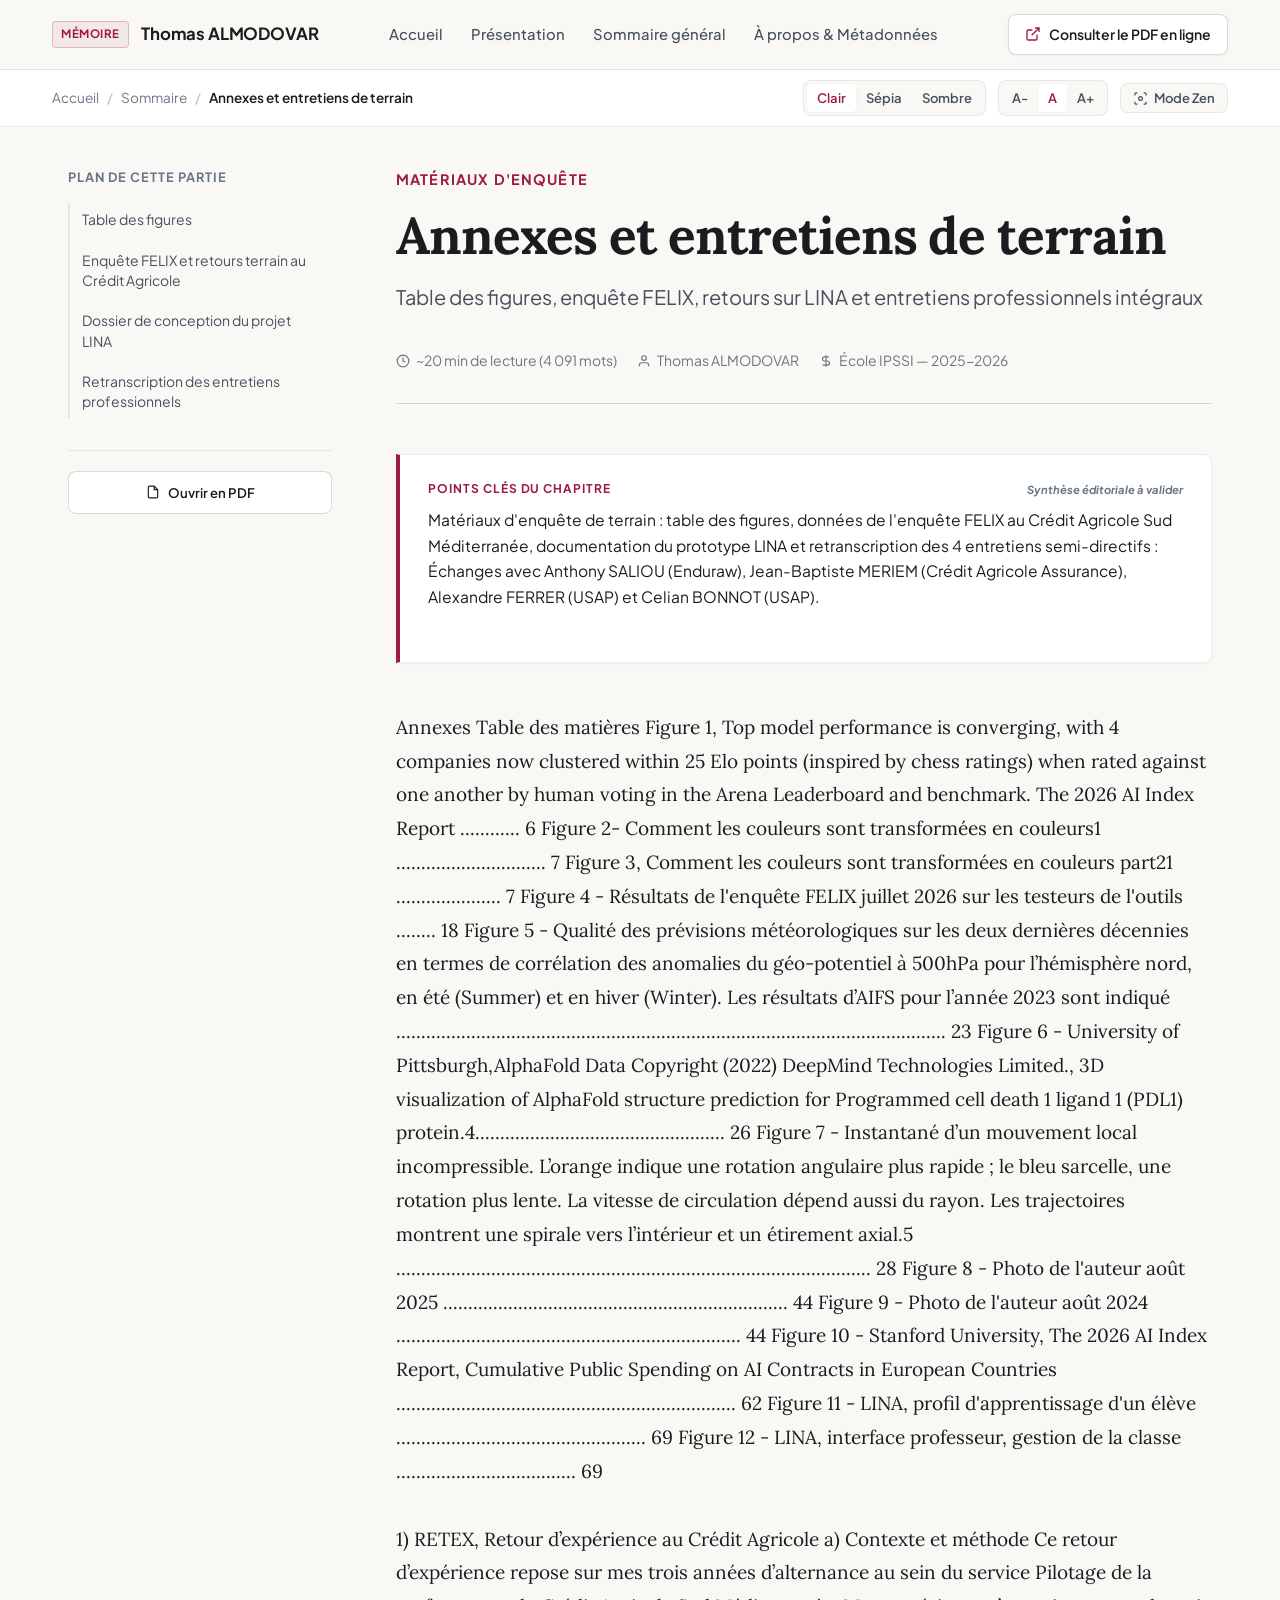
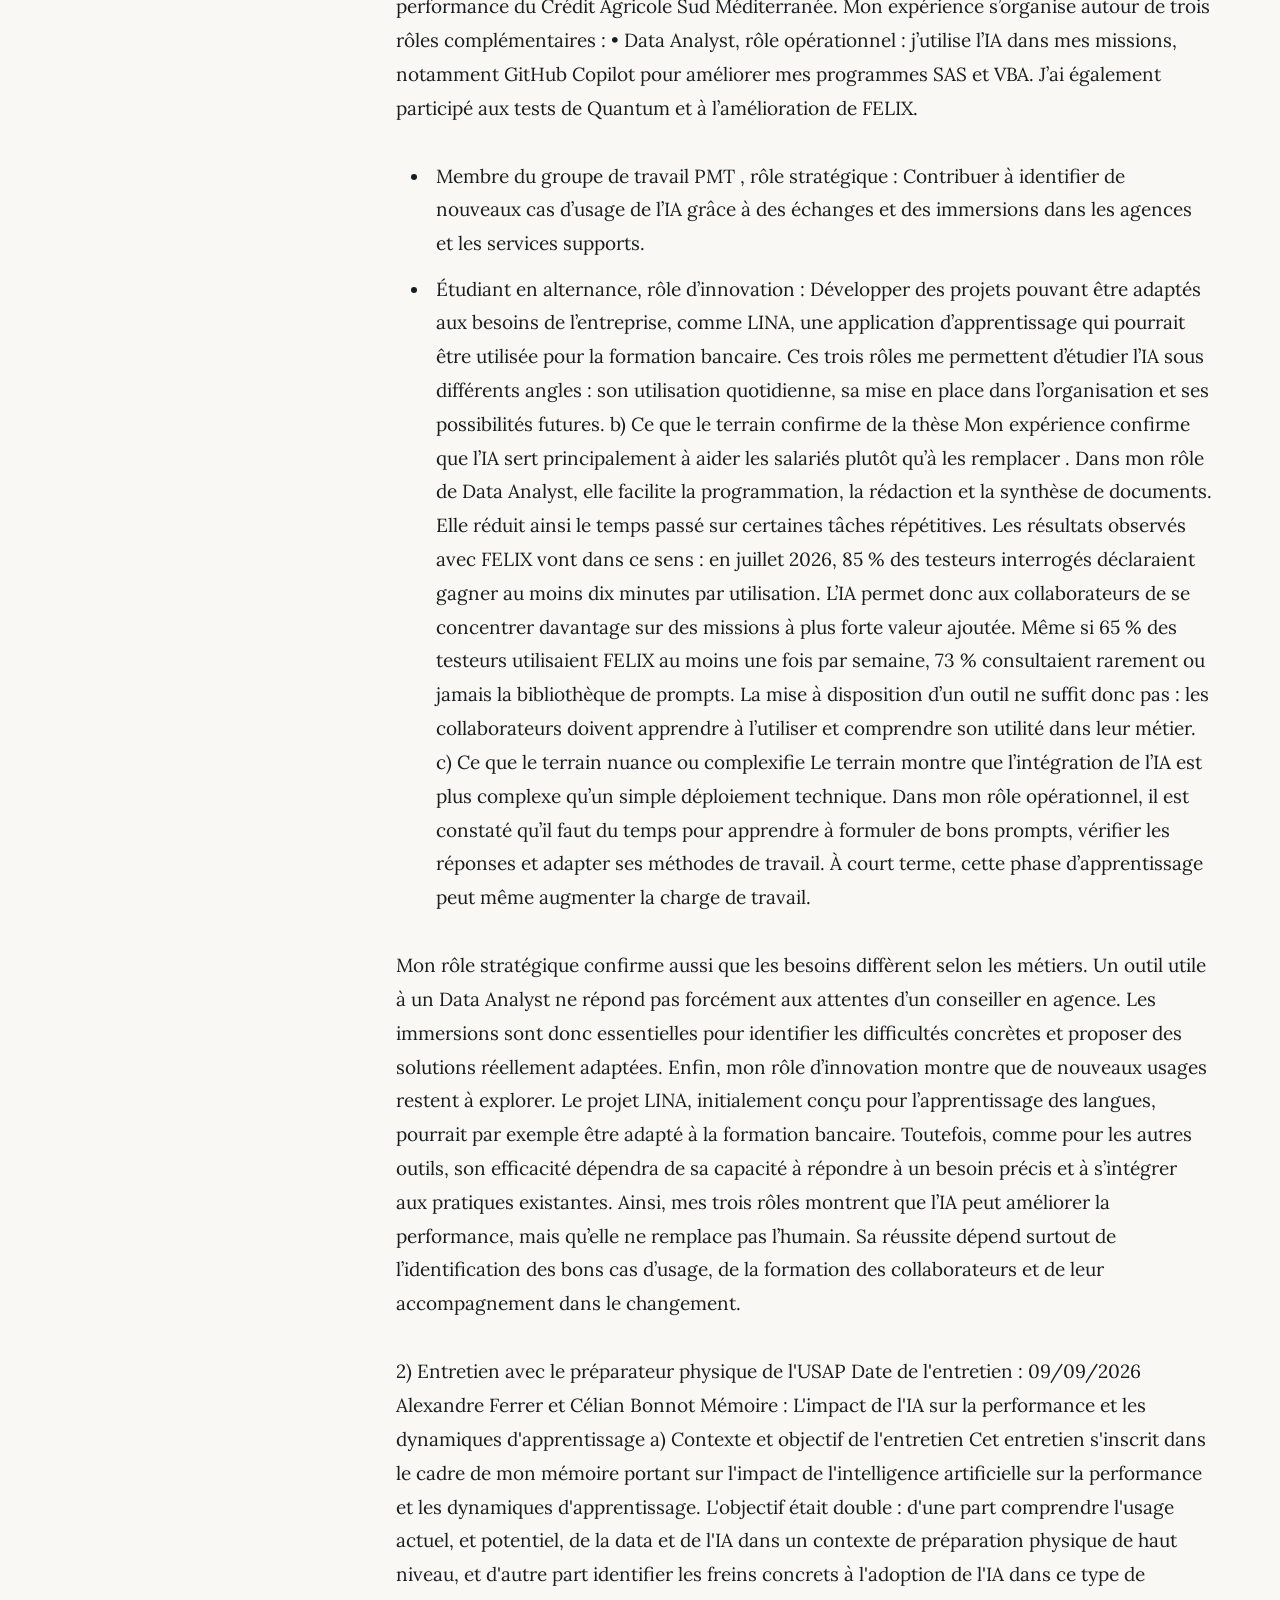
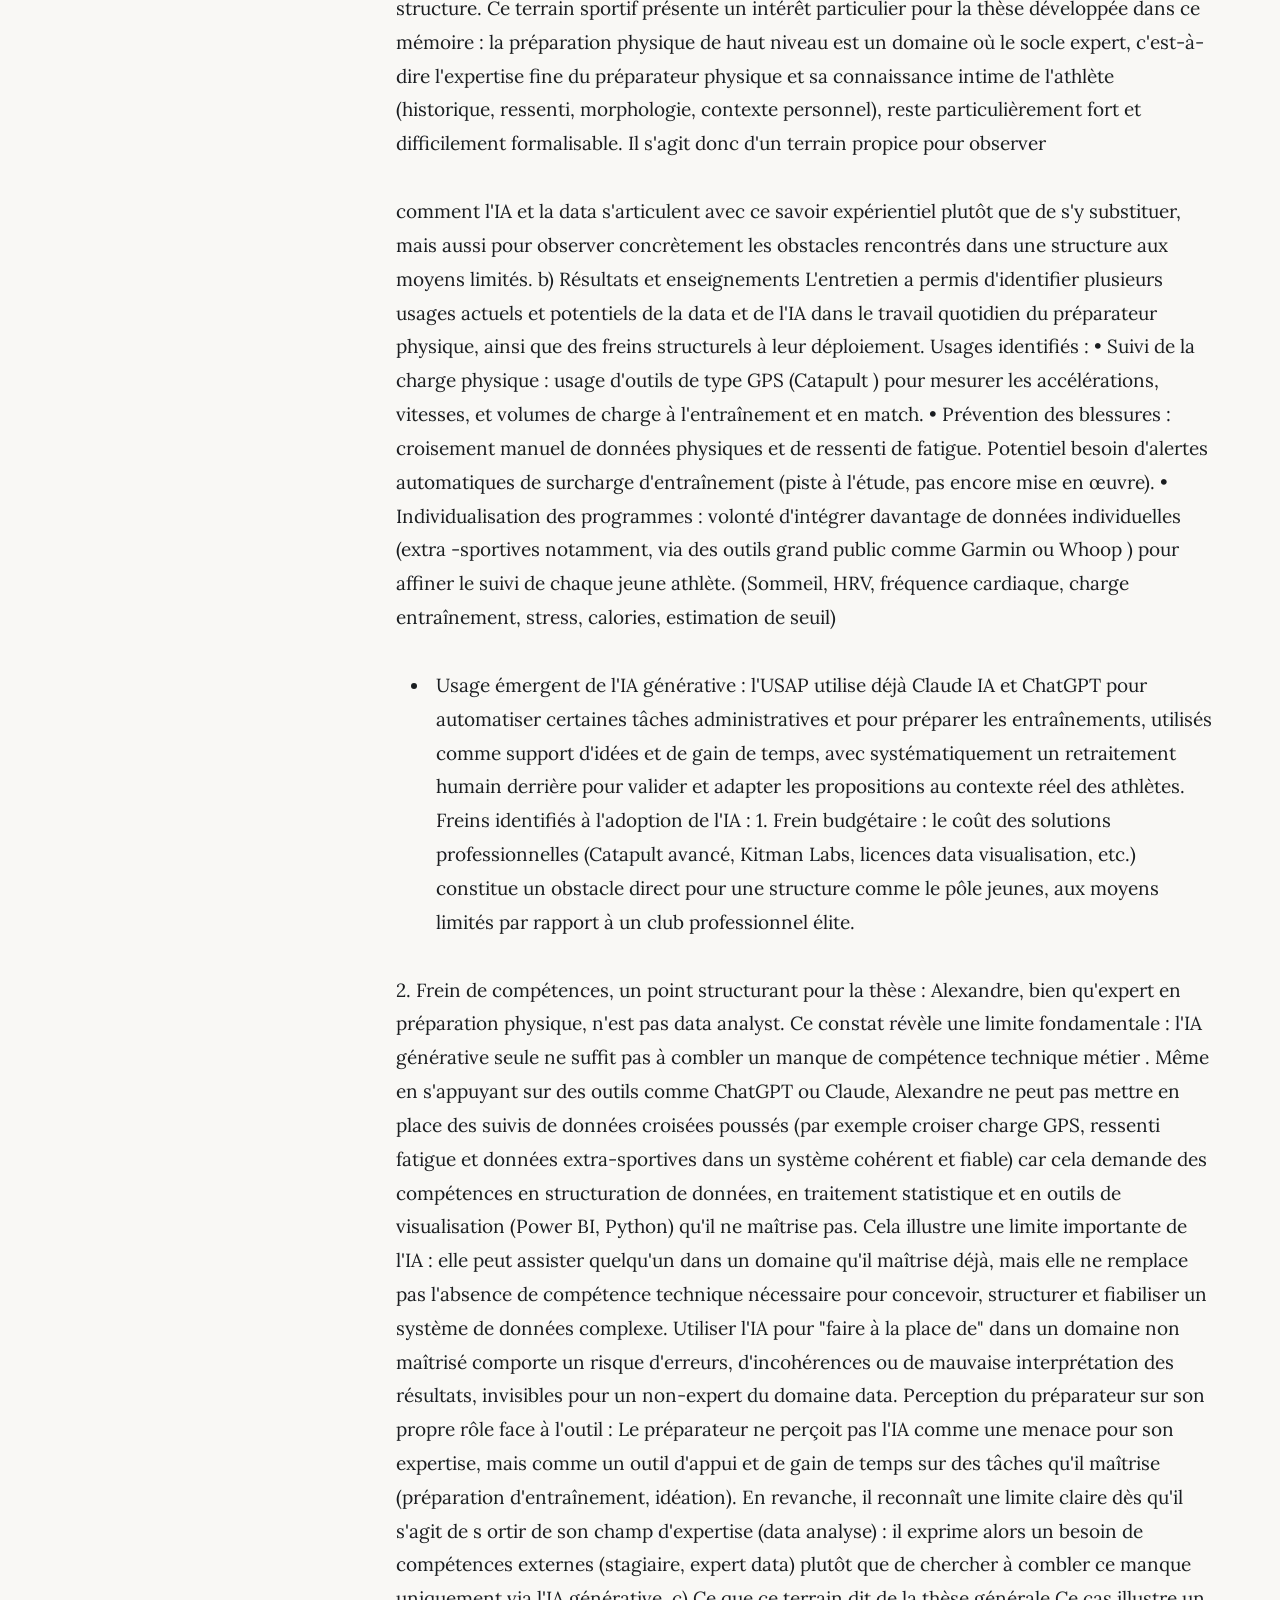
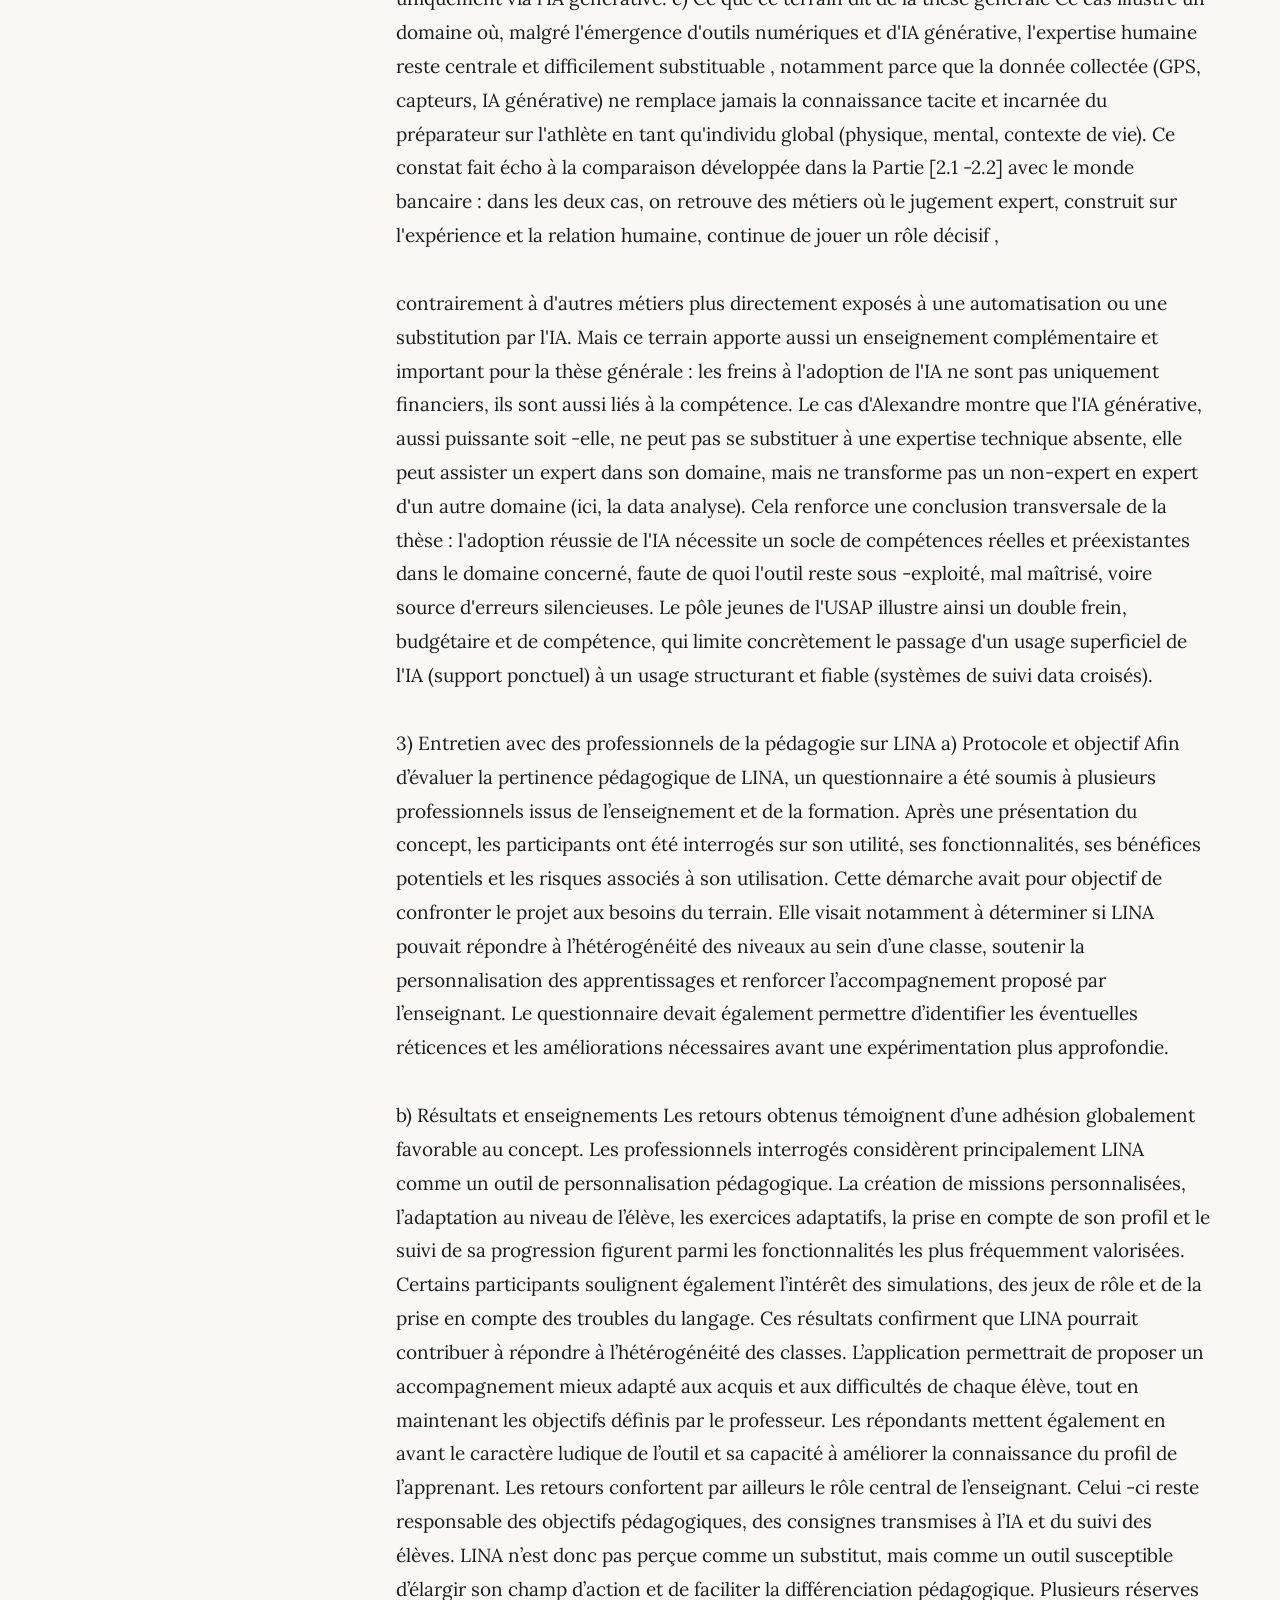
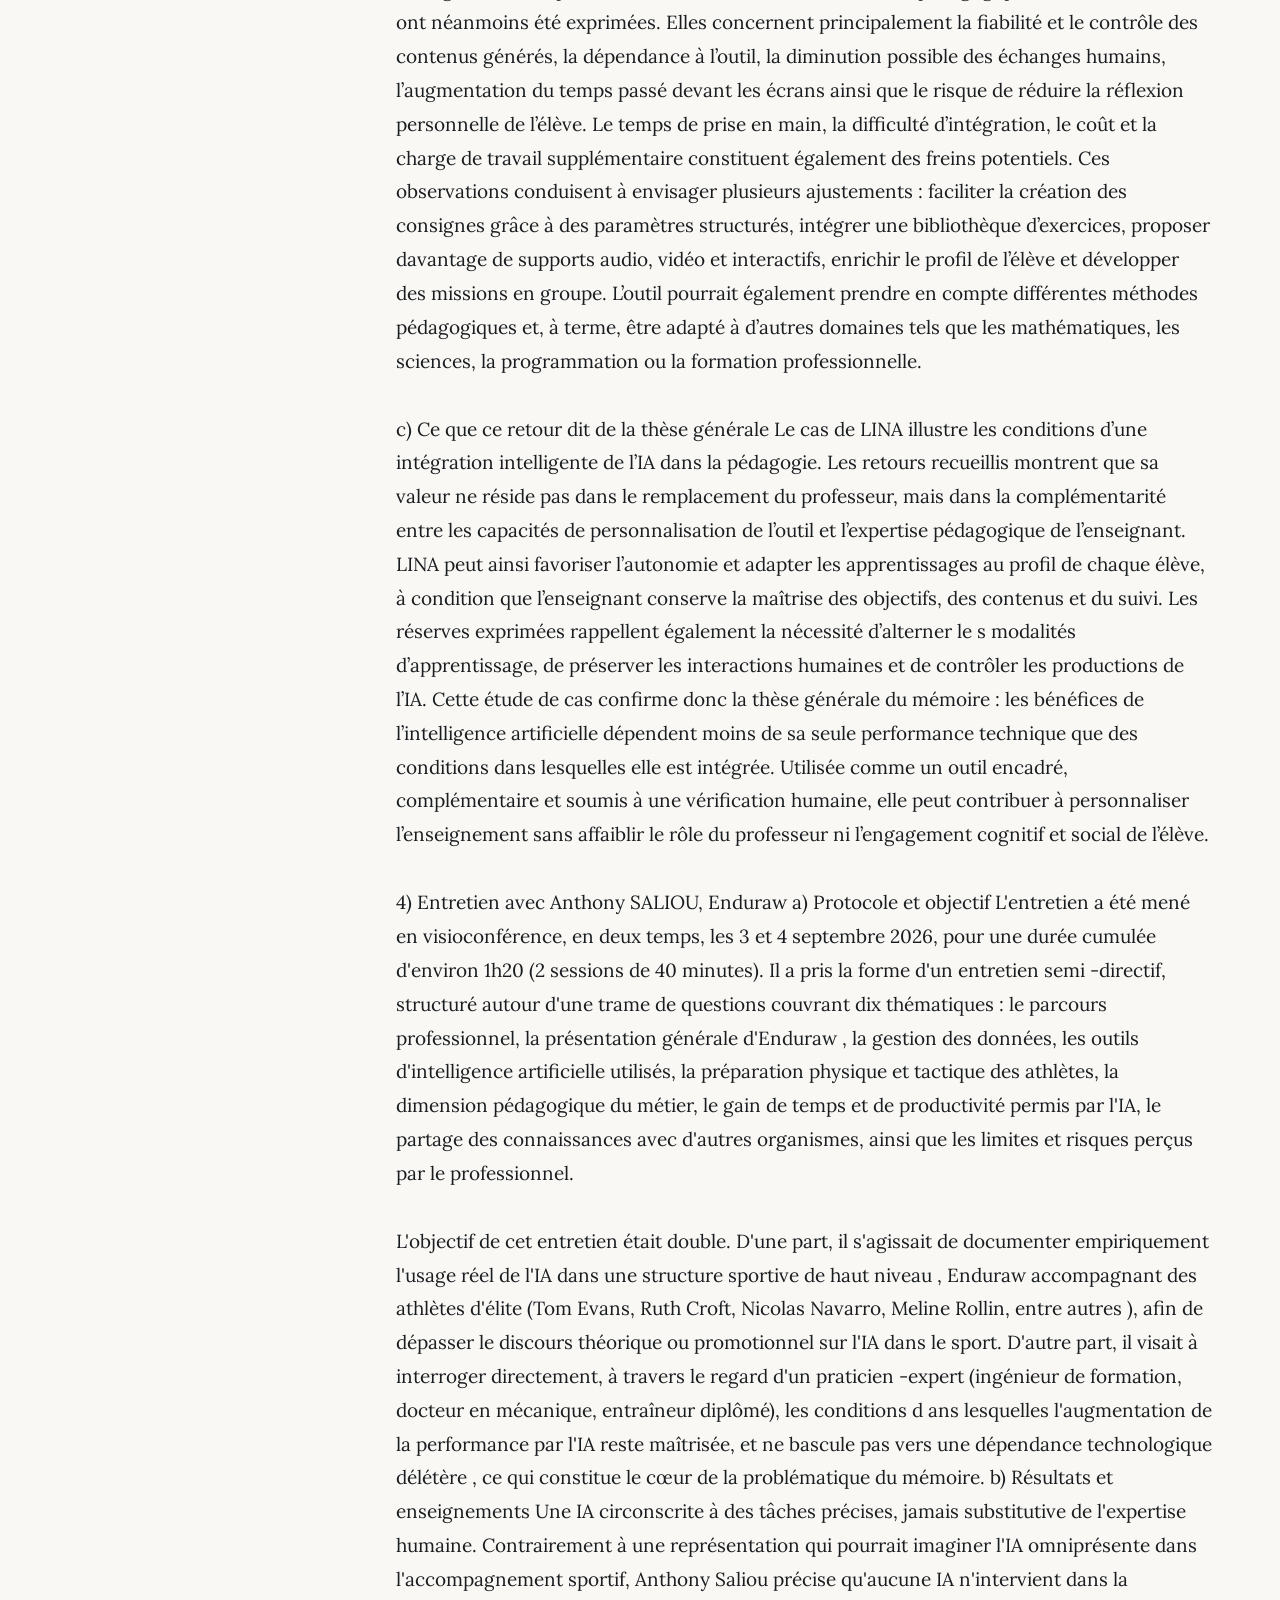
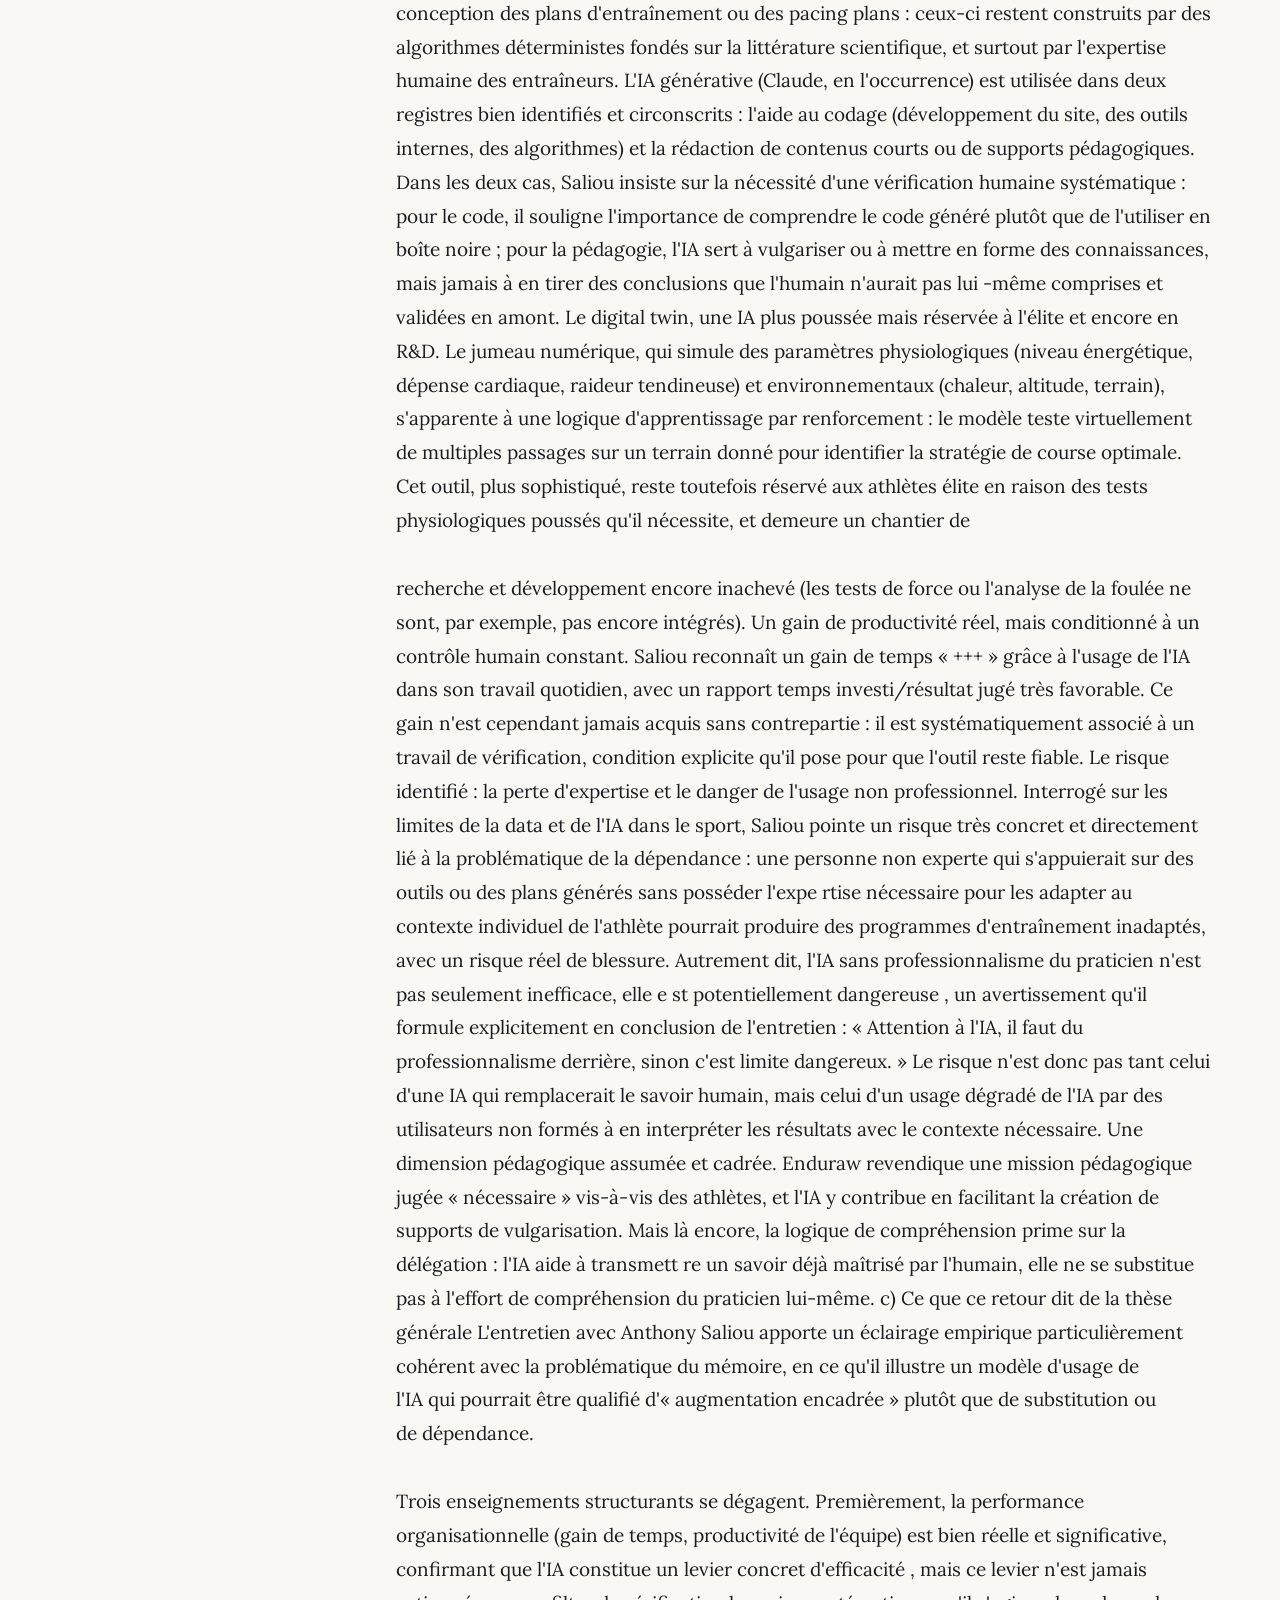
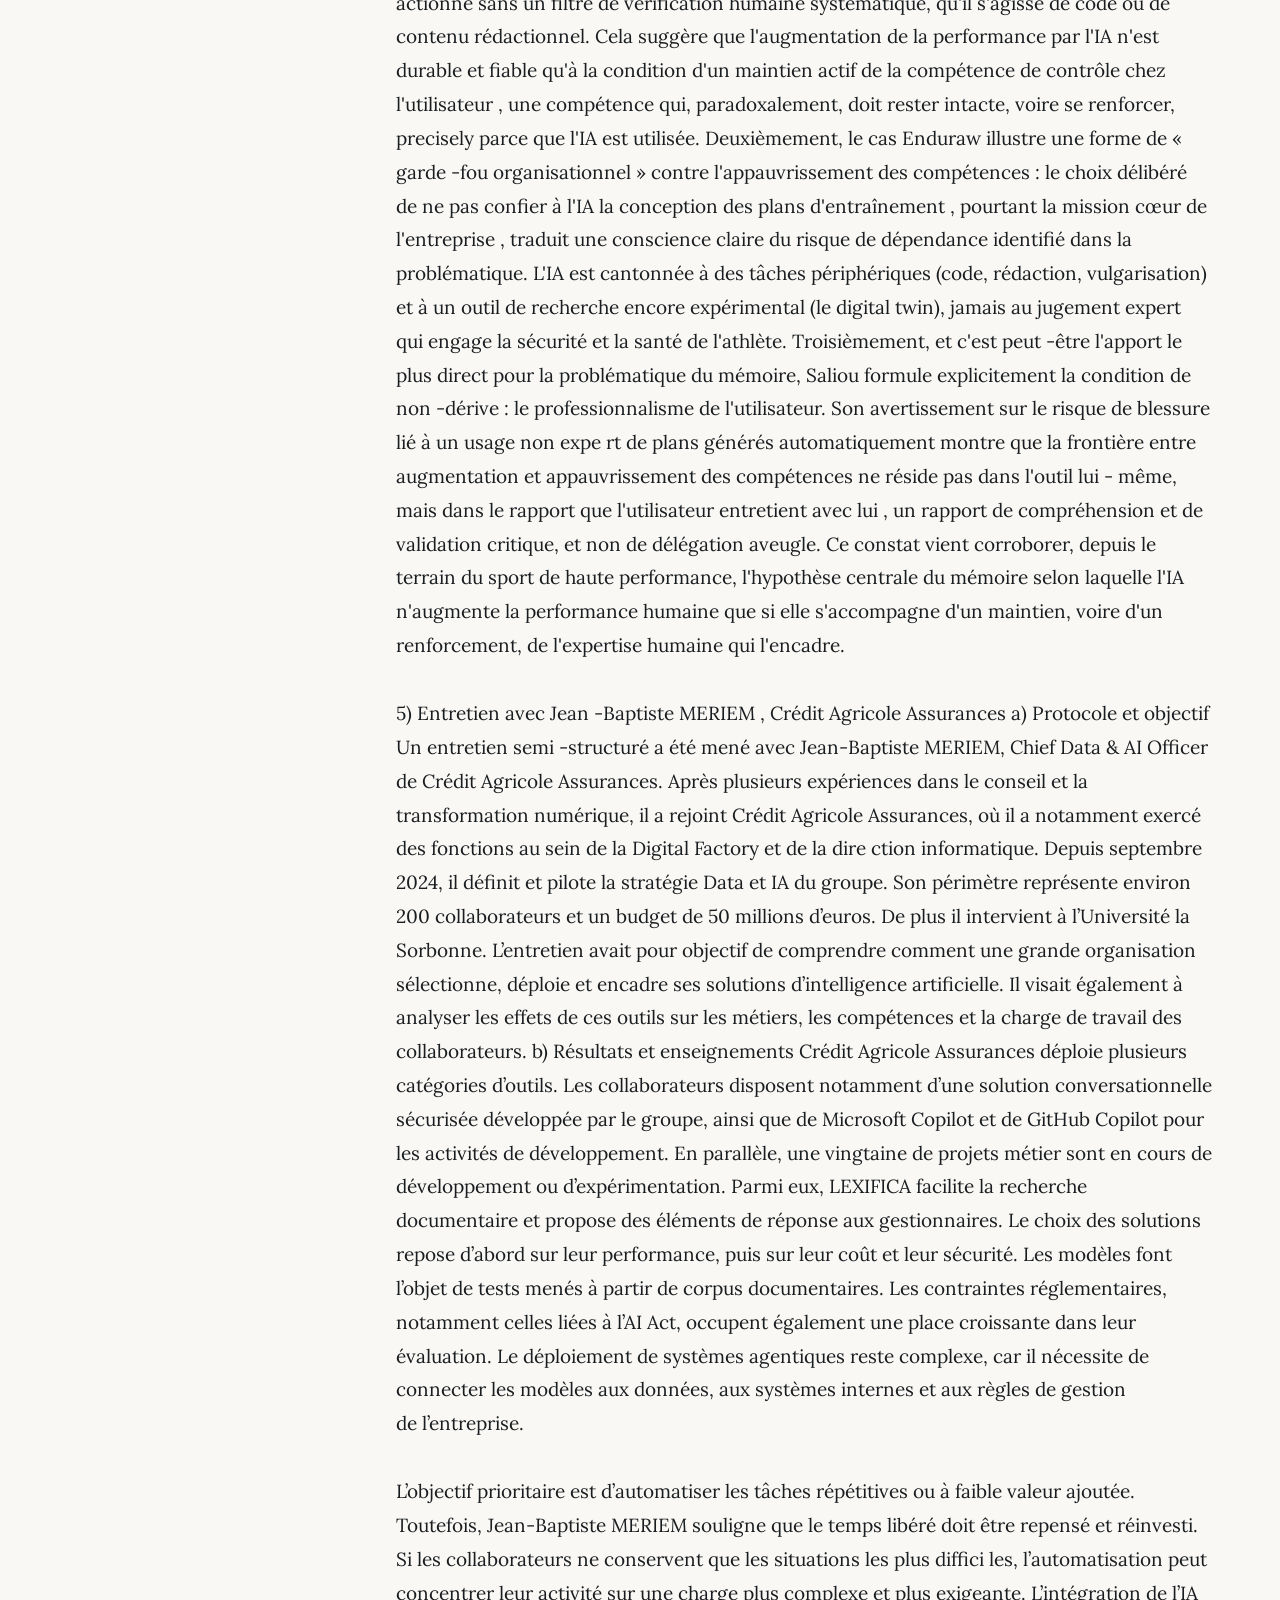
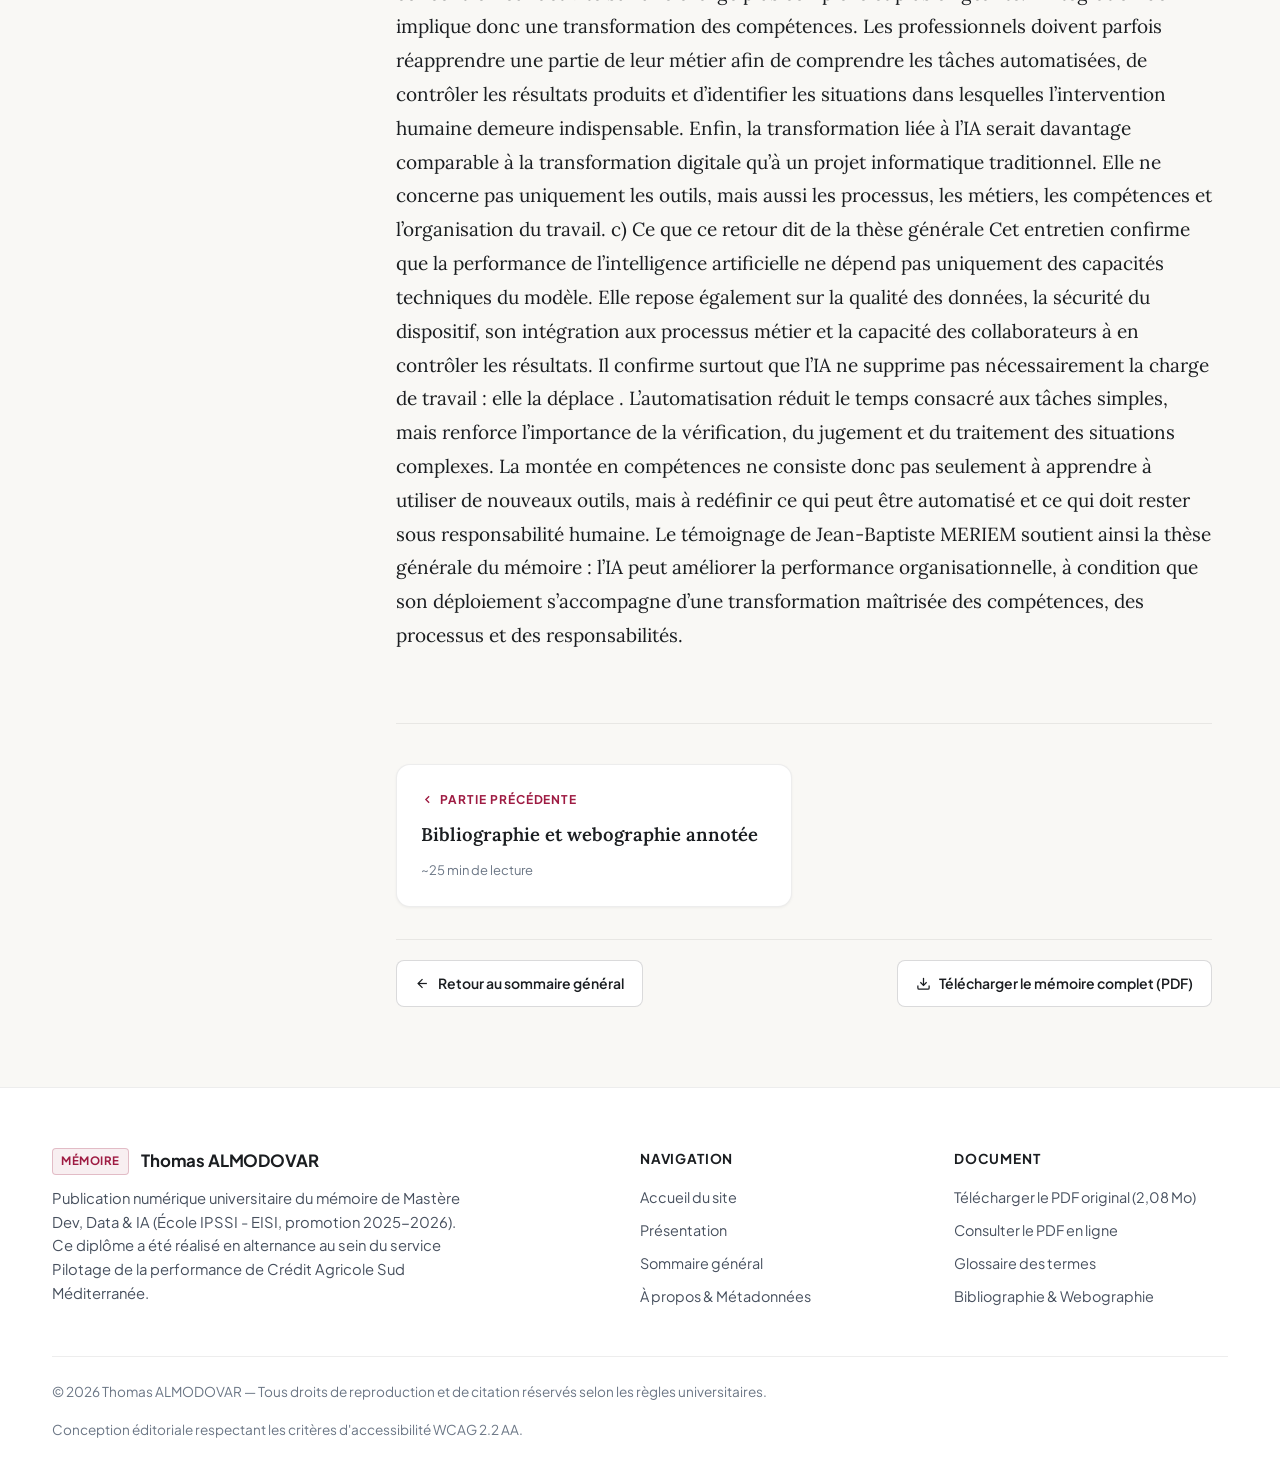
==== lecture/annexes.html @ b59588f4 "Publication initiale du site du memoire" ====
<!DOCTYPE html>
<html lang="fr" data-theme="light" data-text-size="standard">
<head>
  <meta charset="UTF-8">
  <meta name="viewport" content="width=device-width, initial-scale=1.0">
  <title>Annexes et entretiens de terrain | Mémoire de Thomas ALMODOVAR</title>
  <meta name="description" content="Matériaux d&#x27;enquête de terrain : table des figures, données de l&#x27;enquête FELIX au Crédit Agricole Sud Méditerranée, documentation du prototype LINA et retranscr">
  <meta name="author" content="Thomas ALMODOVAR">
  <meta name="robots" content="index, follow">

  <!-- Open Graph -->
  <meta property="og:title" content="Annexes et entretiens de terrain">
  <meta property="og:description" content="Matériaux d&#x27;enquête de terrain : table des figures, données de l&#x27;enquête FELIX au Crédit Agricole Sud Méditerranée, documentation du prototype LINA et retranscr">
  <meta property="og:type" content="article">
  <meta property="og:locale" content="fr_FR">

  <!-- Styles -->
  <link rel="stylesheet" href="../css/main.css">
  <link rel="stylesheet" href="../css/reader.css">
</head>
<body>
  <!-- Lien d'évitement WCAG -->
  <a href="#main-reading-content" class="skip-link">Passer directement au texte du chapitre</a>

  <!-- En-tête du site -->
  <header class="site-header" role="banner">
    <div class="container site-header-inner">
      <a href="../index.html" class="brand" aria-label="Retour à l'accueil du mémoire">
        <span class="brand-badge">Mémoire</span>
        <span>Thomas ALMODOVAR</span>
      </a>

      <nav class="main-nav" aria-label="Navigation principale">
        <a href="../index.html" class="nav-link">Accueil</a>
        <a href="../index.html#presentation" class="nav-link">Présentation</a>
        <a href="../index.html#sommaire" class="nav-link">Sommaire général</a>
        <a href="../index.html#a-propos" class="nav-link">À propos & Métadonnées</a>
      </nav>

      <div class="header-actions">
        <a href="../assets/pdf/Memoire_ALMODOVAR_Thomas.pdf" target="_blank" class="btn-download-header" title="Consulter le mémoire complet au format PDF dans un nouvel onglet">
          <svg xmlns="http://www.w3.org/2000/svg" viewBox="0 0 24 24" fill="none" stroke="currentColor" stroke-width="2"><path d="M18 13v6a2 2 0 0 1-2 2H5a2 2 0 0 1-2-2V8a2 2 0 0 1 2-2h6"/><polyline points="15 3 21 3 21 9"/><line x1="10" y1="14" x2="21" y2="3"/></svg>
          <span>Consulter le PDF en ligne</span>
        </a>
        <button class="menu-toggle" type="button" aria-expanded="false" aria-label="Ouvrir le menu de navigation">
          <span></span><span></span><span></span>
        </button>
      </div>
    </div>
    <!-- Progression de lecture -->
    <div class="reading-progress-track" aria-hidden="true">
      <div class="reading-progress-bar"></div>
    </div>
  </header>

  <!-- Barre d'outils de lecture (fil d'ariane & réglages) -->
  <aside class="reader-toolbar" aria-label="Commandes de confort de lecture">
    <div class="container reader-toolbar-inner">
      <div class="reader-toolbar-left">
        <nav class="breadcrumb" aria-label="Fil d'Ariane">
          <a href="../index.html">Accueil</a>
          <span class="breadcrumb-separator">/</span>
          <a href="../index.html#sommaire">Sommaire</a>
          <span class="breadcrumb-separator">/</span>
          <span class="breadcrumb-current" aria-current="page">Annexes et entretiens de terrain</span>
        </nav>
      </div>

      <div class="reader-controls">
        <button type="button" class="btn-toc-toggle" id="btnMobileToc" aria-expanded="false" aria-label="Afficher le sommaire de la partie">
          <svg xmlns="http://www.w3.org/2000/svg" width="14" height="14" viewBox="0 0 24 24" fill="none" stroke="currentColor" stroke-width="2"><line x1="3" y1="12" x2="21" y2="12"/><line x1="3" y1="6" x2="21" y2="6"/><line x1="3" y1="18" x2="21" y2="18"/></svg>
          <span>Sommaire</span>
        </button>

        <!-- Sélecteur de Thème -->
        <div class="control-group" role="group" aria-label="Sélection du thème de lecture">
          <button type="button" class="control-btn active" data-set-theme="light" aria-pressed="true" title="Thème clair ivoire">Clair</button>
          <button type="button" class="control-btn" data-set-theme="sepia" aria-pressed="false" title="Thème sépia ambré">Sépia</button>
          <button type="button" class="control-btn" data-set-theme="dark" aria-pressed="false" title="Thème sombre onyx">Sombre</button>
        </div>

        <!-- Sélecteur de Taille de police -->
        <div class="control-group" role="group" aria-label="Taille de typographie">
          <button type="button" class="control-btn" data-set-size="small" aria-pressed="false" title="Petite taille (17px)">A-</button>
          <button type="button" class="control-btn active" data-set-size="standard" aria-pressed="true" title="Taille standard (19px)">A</button>
          <button type="button" class="control-btn" data-set-size="large" aria-pressed="false" title="Grande taille (21px)">A+</button>
        </div>

        <!-- Mode concentration -->
        <button type="button" class="btn-zen-mode" id="btnZenMode" aria-pressed="false" title="Activer le mode concentration sans distraction (Touche Z)">
          <svg xmlns="http://www.w3.org/2000/svg" viewBox="0 0 24 24" fill="none" stroke="currentColor" stroke-width="2"><circle cx="12" cy="12" r="3"/><path d="M3 7V5a2 2 0 0 1 2-2h2"/><path d="M17 3h2a2 2 0 0 1 2 2v2"/><path d="M21 17v2a2 2 0 0 1-2 2h-2"/><path d="M7 21H5a2 2 0 0 1-2-2v-2"/></svg>
          <span class="zen-label">Mode Zen</span>
        </button>
      </div>
    </div>
  </aside>

  <!-- Disposition principale de lecture -->
  <div class="reader-layout">
    <!-- Sommaire latéral fixe/sticky -->
    <nav class="reader-sidebar" aria-label="Sommaire de la partie">
      <div class="reader-sidebar-title">Plan de cette partie</div>
      <ul class="chapter-toc-list">
        <li class="chapter-toc-item"><a href="#ann-figures" class="chapter-toc-link">Table des figures</a></li>
<li class="chapter-toc-item"><a href="#ann-felix" class="chapter-toc-link">Enquête FELIX et retours terrain au Crédit Agricole</a></li>
<li class="chapter-toc-item"><a href="#ann-lina" class="chapter-toc-link">Dossier de conception du projet LINA</a></li>
<li class="chapter-toc-item"><a href="#ann-entretiens" class="chapter-toc-link">Retranscription des entretiens professionnels</a></li>
      </ul>
      <div style="margin-top: 32px; padding-top: 20px; border-top: 1px solid var(--border-subtle);">
        <a href="../assets/pdf/Memoire_ALMODOVAR_Thomas.pdf" target="_blank" class="btn-secondary-outline" style="width: 100%; justify-content: center; font-size: 0.825rem;">
          <svg xmlns="http://www.w3.org/2000/svg" width="14" height="14" viewBox="0 0 24 24" fill="none" stroke="currentColor" stroke-width="2"><path d="M14 2H6a2 2 0 0 0-2 2v16a2 2 0 0 0 2 2h12a2 2 0 0 0 2-2V8z"/><polyline points="14 2 14 8 20 8"/></svg>
          <span>Ouvrir en PDF</span>
        </a>
      </div>
    </nav>

    <!-- Corps de lecture principal -->
    <main id="main-reading-content" class="reader-content" role="main">
      <header class="chapter-header">
        <div class="chapter-part-num">Matériaux d&#x27;enquête</div>
        <h1 class="chapter-title">Annexes et entretiens de terrain</h1>
        <p class="chapter-subtitle">Table des figures, enquête FELIX, retours sur LINA et entretiens professionnels intégraux</p>

        <div class="chapter-meta-row">
          <span class="chapter-meta-pill">
            <svg xmlns="http://www.w3.org/2000/svg" width="14" height="14" viewBox="0 0 24 24" fill="none" stroke="currentColor" stroke-width="2"><circle cx="12" cy="12" r="10"/><polyline points="12 6 12 12 16 14"/></svg>
            <span>~20 min de lecture (4 091 mots)</span>
          </span>
          <span class="chapter-meta-pill">
            <svg xmlns="http://www.w3.org/2000/svg" width="14" height="14" viewBox="0 0 24 24" fill="none" stroke="currentColor" stroke-width="2"><path d="M20 21v-2a4 4 0 0 0-4-4H8a4 4 0 0 0-4 4v2"/><circle cx="12" cy="7" r="4"/></svg>
            <span>Thomas ALMODOVAR</span>
          </span>
          <span class="chapter-meta-pill">
            <svg xmlns="http://www.w3.org/2000/svg" width="14" height="14" viewBox="0 0 24 24" fill="none" stroke="currentColor" stroke-width="2"><path d="M12 2v20M17 5H9.5a3.5 3.5 0 0 0 0 7h5a3.5 3.5 0 0 1 0 7H6"/></svg>
            <span>École IPSSI — 2025-2026</span>
          </span>
        </div>
      </header>

      <!-- Synthèse éditoriale identifiée -->
      <section class="editorial-chapter-summary" aria-label="Synthèse éditoriale de la partie">
        <div class="summary-heading">
          <span>Points clés du chapitre</span>
          <span class="summary-badge">Synthèse éditoriale à valider</span>
        </div>
        <p>Matériaux d&#x27;enquête de terrain : table des figures, données de l&#x27;enquête FELIX au Crédit Agricole Sud Méditerranée, documentation du prototype LINA et retranscription des 4 entretiens semi-directifs : Échanges avec Anthony SALIOU (Enduraw), Jean-Baptiste MERIEM (Crédit Agricole Assurance), Alexandre FERRER (USAP) et Celian BONNOT (USAP).</p>
      </section>

      <!-- Texte intégral du mémoire -->
      <article class="chapter-body-text">
        <p>Annexes Table des matières Figure 1, Top model performance is converging, with 4 companies now clustered within 25 Elo points (inspired by chess ratings) when rated against one another by human voting in the Arena Leaderboard and benchmark. The 2026 AI Index Report ............ 6 Figure 2- Comment les couleurs sont transformées en couleurs1 .............................. 7 Figure 3, Comment les couleurs sont transformées en couleurs part21 ..................... 7 Figure 4 - Résultats de l&#x27;enquête FELIX juillet 2026 sur les testeurs de l&#x27;outils ........ 18 Figure 5 - Qualité des prévisions météorologiques sur les deux dernières décennies en termes de corrélation des anomalies du géo-potentiel à 500hPa pour l’hémisphère nord, en été (Summer) et en hiver (Winter). Les résultats d’AIFS pour l’année 2023 sont indiqué .............................................................................................................. 23 Figure 6 - University of Pittsburgh,AlphaFold Data Copyright (2022) DeepMind Technologies Limited., 3D visualization of AlphaFold structure prediction for Programmed cell death 1 ligand 1 (PDL1) protein.4.................................................. 26 Figure 7 - Instantané d’un mouvement local incompressible. L’orange indique une rotation angulaire plus rapide ; le bleu sarcelle, une rotation plus lente. La vitesse de circulation dépend aussi du rayon. Les trajectoires montrent une spirale vers l’intérieur et un étirement axial.5 ............................................................................................... 28 Figure 8 - Photo de l&#x27;auteur août 2025 ..................................................................... 44 Figure 9 - Photo de l&#x27;auteur août 2024 ..................................................................... 44 Figure 10 - Stanford University, The 2026 AI Index Report, Cumulative Public Spending on AI Contracts in European Countries .................................................................... 62 Figure 11 - LINA, profil d&#x27;apprentissage d&#x27;un élève .................................................. 69 Figure 12 - LINA, interface professeur, gestion de la classe .................................... 69</p>
<p>1) RETEX, Retour d’expérience au Crédit Agricole a) Contexte et méthode Ce retour d’expérience repose sur mes trois années d’alternance au sein du service Pilotage de la performance du Crédit Agricole Sud Méditerranée. Mon expérience s’organise autour de trois rôles complémentaires : • Data Analyst, rôle opérationnel : j’utilise l’IA dans mes missions, notamment GitHub Copilot pour améliorer mes programmes SAS et VBA. J’ai également participé aux tests de Quantum et à l’amélioration de FELIX.</p>
<ul><li>Membre du groupe de travail PMT , rôle stratégique : Contribuer à identifier
de nouveaux cas d’usage de l’IA grâce à des échanges et des immersions dans
les agences et les services supports.</li><li>Étudiant en alternance, rôle d’innovation : Développer des projets pouvant
être adaptés aux besoins de l’entreprise, comme LINA, une application
d’apprentissage qui pourrait être utilisée pour la formation bancaire.
Ces trois rôles me permettent d’étudier l’IA sous différents angles : son utilisation
quotidienne, sa mise en place dans l’organisation et ses possibilités futures.
b) Ce que le terrain confirme de la thèse
Mon expérience confirme que l’IA sert principalement à aider les salariés plutôt qu’à
les remplacer . Dans mon rôle de Data Analyst, elle facilite la programmation, la
rédaction et la synthèse de documents. Elle réduit ainsi le temps passé sur certaines
tâches répétitives.
Les résultats observés avec FELIX vont dans ce sens : en juillet 2026, 85 % des
testeurs interrogés déclaraient gagner au moins dix minutes par utilisation. L’IA permet
donc aux collaborateurs de se concentrer davantage sur des missions à plus forte
valeur ajoutée.
Même si 65 % des testeurs utilisaient FELIX au moins une fois par semaine, 73 %
consultaient rarement ou jamais la bibliothèque de prompts. La mise à disposition d’un
outil ne suffit donc pas : les collaborateurs doivent apprendre à l’utiliser et comprendre
son utilité dans leur métier.
c) Ce que le terrain nuance ou complexifie
Le terrain montre que l’intégration de l’IA est plus complexe qu’un simple déploiement
technique. Dans mon rôle opérationnel, il est constaté  qu’il faut du temps pour
apprendre à formuler de bons prompts, vérifier les réponses et adapter ses méthodes
de travail. À court terme, cette phase d’apprentissage peut même augmenter la charge
de travail.</li></ul>
<p>Mon rôle stratégique confirme aussi que les besoins diffèrent selon les métiers. Un outil utile à un Data Analyst ne répond pas forcément aux attentes d’un conseiller en agence. Les immersions sont donc essentielles pour identifier les difficultés concrètes et proposer des solutions réellement adaptées. Enfin, mon rôle d’innovation montre que de nouveaux usages restent à explorer. Le projet LINA, initialement conçu pour l’apprentissage des langues, pourrait par exemple être adapté à la formation bancaire. Toutefois, comme pour les autres outils, son efficacité dépendra de sa capacité à répondre à un besoin précis et à s’intégrer aux pratiques existantes. Ainsi, mes trois rôles montrent que l’IA peut améliorer la performance, mais qu’elle ne remplace pas l’humain. Sa réussite dépend surtout de l’identification des bons cas d’usage, de la formation des collaborateurs et de leur accompagnement dans le changement.</p>
<p>2) Entretien avec le préparateur physique de l&#x27;USAP Date de l&#x27;entretien : 09/09/2026 Alexandre Ferrer et Célian Bonnot Mémoire : L&#x27;impact de l&#x27;IA sur la performance et les dynamiques d&#x27;apprentissage a) Contexte et objectif de l&#x27;entretien Cet entretien s&#x27;inscrit dans le cadre de mon mémoire portant sur l&#x27;impact de l&#x27;intelligence artificielle sur la performance et les dynamiques d&#x27;apprentissage. L&#x27;objectif était double : d&#x27;une part comprendre l&#x27;usage actuel, et potentiel, de la data et de l&#x27;IA dans un contexte de préparation physique de haut niveau, et d&#x27;autre part identifier les freins concrets à l&#x27;adoption de l&#x27;IA dans ce type de structure. Ce terrain sportif présente un intérêt particulier pour la thèse développée dans ce mémoire : la préparation physique de haut niveau est un domaine où le socle expert, c&#x27;est-à-dire l&#x27;expertise fine du préparateur physique et sa connaissance intime de l&#x27;athlète (historique, ressenti, morphologie, contexte personnel), reste particulièrement fort et difficilement formalisable. Il s&#x27;agit donc d&#x27;un terrain propice pour observer</p>
<p>comment l&#x27;IA et la data s&#x27;articulent avec ce savoir expérientiel plutôt que de s&#x27;y substituer, mais aussi pour observer concrètement les obstacles rencontrés dans une structure aux moyens limités. b) Résultats et enseignements L&#x27;entretien a permis d&#x27;identifier plusieurs usages actuels et potentiels de la data et de l&#x27;IA dans le travail quotidien du préparateur physique, ainsi que des freins structurels à leur déploiement. Usages identifiés : • Suivi de la charge physique  : usage d&#x27;outils de type GPS (Catapult ) pour mesurer les accélérations, vitesses, et volumes de charge à l&#x27;entraînement et en match. • Prévention des blessures : croisement manuel de données physiques et de ressenti de fatigue. Potentiel besoin d&#x27;alertes automatiques de surcharge d&#x27;entraînement (piste à l&#x27;étude, pas encore mise en œuvre). • Individualisation des programmes : volonté d&#x27;intégrer davantage de données individuelles (extra -sportives notamment, via des outils grand public comme Garmin ou Whoop ) pour affiner le suivi de chaque jeune athlète. (Sommeil, HRV, fréquence cardiaque, charge entraînement, stress, calories, estimation de seuil)</p>
<ul><li>Usage émergent de l&#x27;IA générative  : l&#x27;USAP utilise déjà Claude IA et
ChatGPT pour automatiser certaines tâches administratives et pour préparer
les entraînements, utilisés comme support d&#x27;idées et de gain de temps, avec
systématiquement un retraitement humain derrière pour valider et adapter les
propositions au contexte réel des athlètes.
Freins identifiés à l&#x27;adoption de l&#x27;IA :
1. Frein budgétaire  : le coût des solutions professionnelles (Catapult avancé,
Kitman Labs, licences data visualisation, etc.) constitue un obstacle direct pour
une structure comme le pôle jeunes, aux moyens limités par rapport à un club
professionnel élite.</li></ul>
<p>2. Frein de compétences, un point structurant pour la thèse : Alexandre, bien qu&#x27;expert en préparation physique, n&#x27;est pas data analyst. Ce constat révèle une limite fondamentale : l&#x27;IA générative seule ne suffit pas à combler un manque de compétence technique métier . Même en s&#x27;appuyant sur des outils comme ChatGPT ou Claude, Alexandre ne peut pas mettre en place des suivis de données croisées poussés (par exemple croiser charge GPS, ressenti fatigue et données extra-sportives dans un système cohérent et fiable) car cela demande des compétences en structuration de données, en traitement statistique et en outils de visualisation (Power BI, Python) qu&#x27;il ne maîtrise pas. Cela illustre une limite importante de l&#x27;IA : elle peut assister quelqu&#x27;un dans un domaine qu&#x27;il maîtrise déjà, mais elle ne remplace pas l&#x27;absence de compétence technique nécessaire pour concevoir, structurer et fiabiliser un système de données complexe.  Utiliser l&#x27;IA pour &quot;faire à la place de&quot; dans un domaine non maîtrisé comporte un risque d&#x27;erreurs, d&#x27;incohérences ou de mauvaise interprétation des résultats, invisibles pour un non-expert du domaine data. Perception du préparateur sur son propre rôle face à l&#x27;outil :  Le préparateur ne perçoit pas l&#x27;IA comme une menace pour son expertise, mais comme un outil d&#x27;appui et de gain de temps sur des tâches qu&#x27;il maîtrise (préparation d&#x27;entraînement, idéation). En revanche, il reconnaît une limite claire dès qu&#x27;il s&#x27;agit de s ortir de son champ d&#x27;expertise (data analyse) : il exprime alors un besoin de compétences externes (stagiaire, expert data) plutôt que de chercher à combler ce manque uniquement via l&#x27;IA générative. c) Ce que ce terrain dit de la thèse générale Ce cas illustre un domaine où, malgré l&#x27;émergence d&#x27;outils numériques et d&#x27;IA générative, l&#x27;expertise humaine reste centrale et difficilement substituable , notamment parce que la donnée collectée (GPS, capteurs, IA générative) ne remplace jamais la connaissance tacite et incarnée du préparateur sur l&#x27;athlète en tant qu&#x27;individu global (physique, mental, contexte de vie). Ce constat fait écho à la comparaison développée dans la Partie [2.1 -2.2] avec le monde bancaire : dans les deux cas, on retrouve des métiers où le jugement expert, construit sur l&#x27;expérience et la relation humaine, continue de jouer un rôle décisif ,</p>
<p>contrairement à d&#x27;autres métiers plus directement exposés à une automatisation ou une substitution par l&#x27;IA. Mais ce terrain apporte aussi un enseignement complémentaire et important pour la thèse générale : les freins à l&#x27;adoption de l&#x27;IA ne sont pas uniquement financiers, ils sont aussi liés à la compétence. Le cas d&#x27;Alexandre montre que l&#x27;IA générative, aussi puissante soit -elle, ne peut pas se substituer à une expertise technique absente, elle peut assister un expert dans son domaine, mais ne transforme pas un non-expert en expert d&#x27;un autre domaine (ici, la data analyse). Cela renforce une conclusion transversale de la thèse : l&#x27;adoption réussie de l&#x27;IA nécessite un socle de compétences réelles et préexistantes dans le domaine concerné, faute de quoi l&#x27;outil reste sous -exploité, mal maîtrisé, voire source d&#x27;erreurs silencieuses. Le pôle jeunes de l&#x27;USAP illustre ainsi un double frein, budgétaire et de compétence, qui limite concrètement le passage d&#x27;un usage superficiel de l&#x27;IA (support ponctuel) à un usage structurant et fiable (systèmes de suivi data croisés).</p>
<p>3) Entretien avec des professionnels de la pédagogie sur LINA a) Protocole et objectif Afin d’évaluer la pertinence pédagogique de LINA, un questionnaire a été soumis à plusieurs professionnels issus de l’enseignement et de la formation. Après une présentation du concept, les participants ont été interrogés sur son utilité, ses fonctionnalités, ses bénéfices potentiels et les risques associés à son utilisation. Cette démarche avait pour objectif de confronter le projet aux besoins du terrain. Elle visait notamment à déterminer si LINA pouvait répondre à l’hétérogénéité des niveaux au sein d’une classe, soutenir la personnalisation des apprentissages et renforcer l’accompagnement proposé par l’enseignant. Le questionnaire devait également permettre d’identifier les éventuelles réticences et les améliorations nécessaires avant une expérimentation plus approfondie.</p>
<p>b) Résultats et enseignements Les retours obtenus témoignent d’une adhésion globalement favorable au concept. Les professionnels interrogés considèrent principalement LINA comme un outil de personnalisation pédagogique. La création de missions personnalisées, l’adaptation au niveau de l’élève, les exercices adaptatifs, la prise en compte de son profil et le suivi de sa progression figurent parmi les fonctionnalités les plus fréquemment valorisées. Certains participants soulignent également l’intérêt des simulations, des jeux de rôle et de la prise en compte des troubles du langage. Ces résultats confirment que LINA pourrait contribuer à répondre à l’hétérogénéité des classes. L’application permettrait de proposer un accompagnement mieux adapté aux acquis et aux difficultés de chaque élève, tout en maintenant les objectifs définis par le professeur. Les répondants mettent également en avant le caractère ludique de l’outil et sa capacité à améliorer la connaissance du profil de l’apprenant. Les retours confortent par ailleurs le rôle central de l’enseignant. Celui -ci reste responsable des objectifs pédagogiques, des consignes transmises à l’IA et du suivi des élèves. LINA n’est donc pas perçue comme un substitut, mais comme un outil susceptible d’élargir son champ d’action et de faciliter la différenciation pédagogique. Plusieurs réserves ont néanmoins été exprimées. Elles concernent principalement la fiabilité et le contrôle des contenus générés, la dépendance à l’outil, la diminution possible des échanges humains, l’augmentation du temps passé devant les écrans ainsi que le risque de réduire la réflexion personnelle de l’élève. Le temps de prise en main, la difficulté d’intégration, le coût et la charge de travail supplémentaire constituent également des freins potentiels. Ces observations conduisent à envisager plusieurs ajustements : faciliter la création des consignes grâce à des paramètres structurés, intégrer une bibliothèque d’exercices, proposer davantage de supports audio, vidéo et interactifs, enrichir le profil de l’élève et développer des missions en groupe. L’outil pourrait également prendre en compte différentes méthodes pédagogiques et, à terme, être adapté à d’autres domaines tels que les mathématiques, les sciences, la programmation ou la formation professionnelle.</p>
<p>c) Ce que ce retour dit de la thèse générale Le cas de LINA illustre les conditions d’une intégration intelligente de l’IA dans la pédagogie. Les retours recueillis montrent que sa valeur ne réside pas dans le remplacement du professeur, mais dans la complémentarité entre les capacités de personnalisation de l’outil et l’expertise pédagogique de l’enseignant. LINA peut ainsi favoriser l’autonomie et adapter les apprentissages au profil de chaque élève, à condition que l’enseignant conserve la maîtrise des objectifs, des contenus et du suivi. Les réserves exprimées rappellent également la nécessité d’alterner le s modalités d’apprentissage, de préserver les interactions humaines et de contrôler les productions de l’IA. Cette étude de cas confirme donc la thèse générale du mémoire : les bénéfices de l’intelligence artificielle dépendent moins de sa seule performance technique que des conditions dans lesquelles elle est intégrée. Utilisée comme un outil encadré, complémentaire et soumis à une vérification humaine, elle peut contribuer à personnaliser l’enseignement sans affaiblir le rôle du professeur ni l’engagement cognitif et social de l’élève.</p>
<p>4) Entretien avec Anthony SALIOU, Enduraw a) Protocole et objectif L&#x27;entretien a été mené en visioconférence, en deux temps, les 3 et 4 septembre 2026, pour une durée cumulée d&#x27;environ 1h20 (2 sessions de 40 minutes). Il a pris la forme d&#x27;un entretien semi -directif, structuré autour d&#x27;une trame de questions couvrant dix thématiques : le parcours professionnel, la présentation générale d&#x27;Enduraw , la gestion des données, les outils d&#x27;intelligence artificielle utilisés, la préparation physique et tactique des athlètes, la dimension pédagogique du métier, le gain de temps et de productivité permis par l&#x27;IA, le partage des connaissances avec d&#x27;autres  organismes, ainsi que les limites et risques perçus par le professionnel.</p>
<p>L&#x27;objectif de cet entretien était double. D&#x27;une part, il s&#x27;agissait de documenter empiriquement l&#x27;usage réel de l&#x27;IA dans une structure sportive de haut niveau , Enduraw accompagnant des athlètes d&#x27;élite (Tom Evans, Ruth Croft, Nicolas Navarro, Meline Rollin, entre autres ), afin de dépasser le discours théorique ou promotionnel sur l&#x27;IA dans le sport. D&#x27;autre part, il visait à interroger directement, à travers le regard d&#x27;un praticien -expert (ingénieur de formation, docteur en mécanique, entraîneur diplômé), les conditions d ans lesquelles l&#x27;augmentation de la performance par l&#x27;IA reste maîtrisée, et ne bascule pas vers une dépendance technologique délétère , ce qui constitue le cœur de la problématique du mémoire. b) Résultats et enseignements Une IA circonscrite à des tâches précises, jamais substitutive de l&#x27;expertise humaine. Contrairement à une représentation qui pourrait imaginer l&#x27;IA omniprésente dans l&#x27;accompagnement sportif, Anthony Saliou précise qu&#x27;aucune IA n&#x27;intervient dans la conception des plans d&#x27;entraînement ou des pacing plans : ceux-ci restent construits par des algorithmes déterministes fondés sur la littérature scientifique, et surtout par l&#x27;expertise humaine des entraîneurs. L&#x27;IA générative (Claude, en l&#x27;occurrence) est utilisée dans deux registres bien identifiés et circonscrits : l&#x27;aide au codage (développement du site, des outils internes, des algorithmes) et la rédaction de contenus courts ou de supports pédagogiques. Dans les deux cas, Saliou insiste sur la nécessité d&#x27;une vérification humaine systématique : pour le code, il souligne l&#x27;importance de comprendre le code généré plutôt que de l&#x27;utiliser en boîte noire ; pour la pédagogie, l&#x27;IA sert à vulgariser ou à mettre en forme des connaissances, mais jamais à en tirer des conclusions que l&#x27;humain n&#x27;aurait pas lui -même comprises et validées en amont. Le digital twin, une IA plus poussée mais réservée à l&#x27;élite et encore en R&amp;D. Le jumeau numérique, qui simule des paramètres physiologiques (niveau énergétique, dépense cardiaque, raideur tendineuse) et environnementaux (chaleur, altitude, terrain), s&#x27;apparente à une logique d&#x27;apprentissage par renforcement : le modèle teste virtuellement de multiples passages sur un terrain donné pour identifier la stratégie de course optimale. Cet outil, plus sophistiqué, reste toutefois réservé aux athlètes élite en raison des tests physiologiques poussés qu&#x27;il nécessite, et demeure un chantier de</p>
<p>recherche et développement encore inachevé (les tests de force ou l&#x27;analyse de la foulée ne sont, par exemple, pas encore intégrés). Un gain de productivité réel, mais conditionné à un contrôle humain constant. Saliou reconnaît un gain de temps « +++ » grâce à l&#x27;usage de l&#x27;IA dans son travail quotidien, avec un rapport temps investi/résultat jugé très favorable. Ce gain n&#x27;est cependant jamais acquis sans contrepartie : il est systématiquement associé à un travail de vérification, condition explicite qu&#x27;il pose pour que l&#x27;outil reste fiable. Le risque identifié : la perte d&#x27;expertise et le danger de l&#x27;usage non professionnel. Interrogé sur les limites de la data et de l&#x27;IA dans le sport, Saliou pointe un risque très concret et directement lié à la problématique de la dépendance : une personne non experte qui s&#x27;appuierait sur des outils ou des plans générés sans posséder l&#x27;expe rtise nécessaire pour les adapter au contexte individuel de l&#x27;athlète pourrait produire des programmes d&#x27;entraînement inadaptés, avec un risque réel de blessure. Autrement dit, l&#x27;IA sans professionnalisme du praticien n&#x27;est pas seulement inefficace, elle e st potentiellement dangereuse , un avertissement qu&#x27;il formule explicitement en conclusion de l&#x27;entretien : « Attention à l&#x27;IA, il faut du professionnalisme derrière, sinon c&#x27;est limite dangereux. »  Le risque n&#x27;est donc pas tant celui d&#x27;une IA qui remplacerait le savoir humain, mais celui d&#x27;un usage dégradé de l&#x27;IA par des utilisateurs non formés à en interpréter les résultats avec le contexte nécessaire. Une dimension pédagogique assumée et cadrée. Enduraw revendique une mission pédagogique jugée « nécessaire » vis-à-vis des athlètes, et l&#x27;IA y contribue en facilitant la création de supports de vulgarisation. Mais là encore, la logique de compréhension prime sur la délégation : l&#x27;IA aide à transmett re un savoir déjà maîtrisé par l&#x27;humain, elle ne se substitue pas à l&#x27;effort de compréhension du praticien lui-même. c) Ce que ce retour dit de la thèse générale L&#x27;entretien avec Anthony Saliou apporte un éclairage empirique particulièrement cohérent avec la problématique du mémoire, en ce qu&#x27;il illustre un modèle d&#x27;usage de l&#x27;IA qui pourrait être qualifié d&#x27;« augmentation encadrée » plutôt que de substitution ou de dépendance.</p>
<p>Trois enseignements structurants se dégagent. Premièrement, la performance organisationnelle (gain de temps, productivité de l&#x27;équipe) est bien réelle et significative, confirmant que l&#x27;IA constitue un levier concret d&#x27;efficacité , mais ce levier n&#x27;est jamais actionné sans un filtre de vérification humaine systématique, qu&#x27;il s&#x27;agisse de code ou de contenu rédactionnel. Cela suggère que l&#x27;augmentation de la performance par l&#x27;IA n&#x27;est durable et fiable qu&#x27;à la condition d&#x27;un maintien  actif de la compétence de contrôle chez l&#x27;utilisateur , une compétence qui, paradoxalement, doit rester intacte, voire se renforcer, precisely parce que l&#x27;IA est utilisée. Deuxièmement, le cas Enduraw illustre une forme de « garde -fou organisationnel » contre l&#x27;appauvrissement des compétences : le choix délibéré de ne pas confier à l&#x27;IA la conception des plans d&#x27;entraînement , pourtant la mission cœur de l&#x27;entreprise , traduit une conscience claire du risque de dépendance identifié dans la problématique. L&#x27;IA est cantonnée à des tâches périphériques (code, rédaction, vulgarisation) et à un outil de recherche encore expérimental (le digital twin), jamais au jugement expert qui engage la sécurité et la santé de l&#x27;athlète. Troisièmement, et c&#x27;est peut -être l&#x27;apport le plus direct pour la problématique du mémoire, Saliou formule explicitement la condition de non -dérive : le professionnalisme de l&#x27;utilisateur. Son avertissement sur le risque de blessure lié à un usage non expe rt de plans générés automatiquement montre que la frontière entre augmentation et appauvrissement des compétences ne réside pas dans l&#x27;outil lui - même, mais dans le rapport que l&#x27;utilisateur entretient avec lui , un rapport de compréhension et de validation critique, et non de délégation aveugle. Ce constat vient corroborer, depuis le terrain du sport de haute performance, l&#x27;hypothèse centrale du mémoire selon laquelle l&#x27;IA n&#x27;augmente la performance humaine que si  elle s&#x27;accompagne d&#x27;un maintien, voire d&#x27;un renforcement, de l&#x27;expertise humaine qui l&#x27;encadre.</p>
<p>5) Entretien avec Jean -Baptiste MERIEM , Crédit Agricole Assurances a) Protocole et objectif Un entretien semi -structuré a été mené avec Jean-Baptiste MERIEM, Chief Data &amp; AI Officer de Crédit Agricole Assurances. Après plusieurs expériences dans le conseil et la transformation numérique, il a rejoint Crédit Agricole Assurances, où il a notamment exercé des fonctions au sein de la Digital Factory et de la dire ction informatique. Depuis septembre 2024, il définit et pilote la stratégie Data et IA du groupe. Son périmètre représente environ 200 collaborateurs et un budget de 50 millions d’euros. De plus il intervient à l’Université la Sorbonne. L’entretien avait pour objectif de comprendre comment une grande organisation sélectionne, déploie et encadre ses solutions d’intelligence artificielle. Il visait également à analyser les effets de ces outils sur les métiers, les compétences et la charge de travail des collaborateurs. b) Résultats et enseignements Crédit Agricole Assurances déploie plusieurs catégories d’outils. Les collaborateurs disposent notamment d’une solution conversationnelle sécurisée développée par le groupe, ainsi que de Microsoft Copilot et de GitHub Copilot pour les activités de développement. En parallèle, une vingtaine de projets métier sont en cours de développement ou d’expérimentation. Parmi eux, LEXIFICA facilite la recherche documentaire et propose des éléments de réponse aux gestionnaires. Le choix des solutions repose d’abord sur leur performance, puis sur leur coût et leur sécurité. Les modèles font l’objet de tests menés à partir de corpus documentaires. Les contraintes réglementaires, notamment celles liées à l’AI Act, occupent également une place croissante dans leur évaluation. Le déploiement de systèmes agentiques reste complexe, car il nécessite de connecter les modèles aux données, aux systèmes internes et aux règles de gestion de l’entreprise.</p>
<p>L’objectif prioritaire est d’automatiser les tâches répétitives ou à faible valeur ajoutée. Toutefois, Jean-Baptiste MERIEM souligne que le temps libéré doit être repensé et réinvesti. Si les collaborateurs ne conservent que les situations les plus diffici les, l’automatisation peut concentrer leur activité sur une charge plus complexe et plus exigeante. L’intégration de l’IA implique donc une transformation des compétences. Les professionnels doivent parfois réapprendre une partie de leur métier  afin de comprendre les tâches automatisées, de contrôler les résultats produits et d’identifier les situations dans lesquelles l’intervention humaine demeure indispensable. Enfin, la transformation liée à l’IA serait davantage comparable à la transformation digitale qu’à un projet informatique traditionnel. Elle ne concerne pas uniquement les outils, mais aussi les processus, les métiers, les compétences et l’organisation du travail. c) Ce que ce retour dit de la thèse générale Cet entretien confirme que la performance de l’intelligence artificielle ne dépend pas uniquement des capacités techniques du modèle. Elle repose également sur la qualité des données, la sécurité du dispositif, son intégration aux processus métier et la capacité des collaborateurs à en contrôler les résultats. Il confirme surtout que l’IA ne supprime pas nécessairement la charge de travail : elle la déplace . L’automatisation réduit le temps consacré aux tâches simples, mais renforce l’importance de la vérification, du jugement et du traitement des situations complexes. La montée en compétences ne consiste donc pas seulement à apprendre à utiliser de nouveaux outils, mais à redéfinir ce qui peut être automatisé et ce qui doit rester sous responsabilité humaine. Le témoignage de Jean-Baptiste MERIEM soutient ainsi la thèse générale du mémoire : l’IA peut améliorer la performance organisationnelle, à condition que son déploiement s’accompagne d’une transformation maîtrisée des compétences, des processus et des responsabilités.</p>
      </article>

      <!-- Navigation séquentielle bas de page -->
      <footer class="chapter-nav-footer">
        <div class="chapter-nav-grid">
          
        <a href="bibliographie.html" class="chapter-nav-card prev">
          <span class="chapter-nav-direction">
            <svg xmlns="http://www.w3.org/2000/svg" width="13" height="13" viewBox="0 0 24 24" fill="none" stroke="currentColor" stroke-width="2.5"><polyline points="15 18 9 12 15 6"/></svg>
            <span>Partie précédente</span>
          </span>
          <span class="chapter-nav-title">Bibliographie et webographie annotée</span>
          <span class="chapter-nav-time">~25 min de lecture</span>
        </a>
        
          <div></div>
        </div>

        <div class="chapter-nav-bottom-actions">
          <a href="../index.html#sommaire" class="btn-secondary-outline">
            <svg xmlns="http://www.w3.org/2000/svg" width="15" height="15" viewBox="0 0 24 24" fill="none" stroke="currentColor" stroke-width="2"><line x1="19" y1="12" x2="5" y2="12"/><polyline points="12 19 5 12 12 5"/></svg>
            <span>Retour au sommaire général</span>
          </a>

          <a href="../assets/pdf/Memoire_ALMODOVAR_Thomas.pdf" download="Memoire_ALMODOVAR_Thomas.pdf" class="btn-secondary-outline">
            <svg xmlns="http://www.w3.org/2000/svg" width="15" height="15" viewBox="0 0 24 24" fill="none" stroke="currentColor" stroke-width="2"><path d="M21 15v4a2 2 0 0 1-2 2H5a2 2 0 0 1-2-2v-4"/><polyline points="7 10 12 15 17 10"/><line x1="12" y1="15" x2="12" y2="3"/></svg>
            <span>Télécharger le mémoire complet (PDF)</span>
          </a>
        </div>
      </footer>
    </main>
  </div>

  <!-- Pied de page -->
  <footer class="site-footer" role="contentinfo">
    <div class="container">
      <div class="footer-top">
        <div>
          <div class="brand">
            <span class="brand-badge">Mémoire</span>
            <span>Thomas ALMODOVAR</span>
          </div>
          <p class="footer-brand-desc">
            Publication numérique universitaire du mémoire de Mastère Dev, Data & IA (École IPSSI - EISI, promotion 2025-2026). Ce diplôme a été réalisé en alternance au sein du service Pilotage de la performance de Crédit Agricole Sud Méditerranée.
          </p>
        </div>
        <div>
          <div class="footer-heading">Navigation</div>
          <ul class="footer-links">
            <li><a href="../index.html">Accueil du site</a></li>
            <li><a href="../index.html#presentation">Présentation</a></li>
            <li><a href="../index.html#sommaire">Sommaire général</a></li>
            <li><a href="../index.html#a-propos">À propos & Métadonnées</a></li>
          </ul>
        </div>
        <div>
          <div class="footer-heading">Document</div>
          <ul class="footer-links">
            <li><a href="../assets/pdf/Memoire_ALMODOVAR_Thomas.pdf" download="Memoire_ALMODOVAR_Thomas.pdf">Télécharger le PDF original (2,08 Mo)</a></li>
            <li><a href="../assets/pdf/Memoire_ALMODOVAR_Thomas.pdf" target="_blank">Consulter le PDF en ligne</a></li>
            <li><a href="glossaire.html">Glossaire des termes</a></li>
            <li><a href="bibliographie.html">Bibliographie & Webographie</a></li>
          </ul>
        </div>
      </div>
      <div class="footer-bottom">
        <div>© 2026 Thomas ALMODOVAR — Tous droits de reproduction et de citation réservés selon les règles universitaires.</div>
        <div>Conception éditoriale respectant les critères d'accessibilité WCAG 2.2 AA.</div>
      </div>
    </div>
  </footer>

  <!-- Scripts -->
  <script src="../js/main.js"></script>
  <script src="../js/reader.js"></script>
</body>
</html>
---- css/main.css ----
/* ==========================================================================
   DESIGN SYSTEM - MÉMOIRE DE RECHERCHE EDITORIAL
   Auteur : Thomas ALMODOVAR
   Direction artistique : Édition académique contemporaine et immersive
   ========================================================================== */

/* Import polices Google Fonts : Lora (lecture) & Plus Jakarta Sans (interface) */
@import url('https://fonts.googleapis.com/css2?family=Lora:ital,wght@0,400..700;1,400..700&family=Plus+Jakarta+Sans:ital,wght@0,300..800;1,300..800&display=swap');

:root {
  /* Polices */
  --font-serif: 'Lora', Georgia, 'Times New Roman', serif;
  --font-sans: 'Plus Jakarta Sans', system-ui, -apple-system, BlinkMacSystemFont, 'Segoe UI', Roboto, sans-serif;
  --font-mono: 'JetBrains Mono', 'Fira Code', Consolas, monospace;

  /* Typographie de base pour le corps de lecture */
  --text-size: 1.1875rem; /* 19px par défaut */
  --text-line-height: 1.78;
  --measure-optimal: 68ch;

  /* Thème clair par défaut (Ivoire doux / Anthracite) */
  --bg-base: #F9F8F5;
  --bg-surface: #FFFFFF;
  --bg-surface-elevated: #F2EFE9;
  --bg-surface-alt: #EFECE5;
  
  --text-primary: #1A1D20;
  --text-secondary: #47505E;
  --text-muted: #6B7685;
  --text-inverted: #FFFFFF;

  --border-subtle: rgba(26, 29, 32, 0.08);
  --border-medium: rgba(26, 29, 32, 0.16);
  --border-strong: rgba(26, 29, 32, 0.28);

  --accent: #9E1B42; /* Pourpre rubis académique */
  --accent-hover: #7D1333;
  --accent-light: rgba(158, 27, 66, 0.07);
  --accent-border: rgba(158, 27, 66, 0.24);
  --accent-contrast: #FFFFFF;

  --badge-bg: #EAE6DF;
  --badge-text: #4A4036;

  --shadow-sm: 0 1px 3px rgba(0, 0, 0, 0.05);
  --shadow-md: 0 4px 14px rgba(0, 0, 0, 0.08);
  --shadow-lg: 0 12px 32px rgba(0, 0, 0, 0.12);

  --header-height: 70px;
  --radius-sm: 4px;
  --radius-md: 8px;
  --radius-lg: 14px;
  --radius-full: 9999px;

  --transition-fast: 0.15s ease;
  --transition-normal: 0.25s ease;
}

/* Thème Sépia (Papier chaud de bibliothèque) */
[data-theme="sepia"] {
  --bg-base: #F4ECD8;
  --bg-surface: #FAF4E8;
  --bg-surface-elevated: #EBE1C7;
  --bg-surface-alt: #E3D8BC;

  --text-primary: #2B231B;
  --text-secondary: #584B3D;
  --text-muted: #7E7060;
  --text-inverted: #FFFFFF;

  --border-subtle: rgba(43, 35, 27, 0.10);
  --border-medium: rgba(43, 35, 27, 0.20);
  --border-strong: rgba(43, 35, 27, 0.35);

  --accent: #8E232E;
  --accent-hover: #6E1821;
  --accent-light: rgba(142, 35, 46, 0.08);
  --accent-border: rgba(142, 35, 46, 0.25);
  --accent-contrast: #FFFFFF;

  --badge-bg: #E4D7BB;
  --badge-text: #4E3F2E;

  --shadow-sm: 0 1px 3px rgba(43, 35, 27, 0.06);
  --shadow-md: 0 4px 14px rgba(43, 35, 27, 0.10);
  --shadow-lg: 0 12px 32px rgba(43, 35, 27, 0.15);
}

/* Thème Sombre (Onyx profond / Anthracite apaisant) */
[data-theme="dark"] {
  --bg-base: #111317;
  --bg-surface: #191B21;
  --bg-surface-elevated: #22262E;
  --bg-surface-alt: #292D37;

  --text-primary: #E8EBF2;
  --text-secondary: #A0A8B8;
  --text-muted: #6F7788;
  --text-inverted: #111317;

  --border-subtle: rgba(255, 255, 255, 0.08);
  --border-medium: rgba(255, 255, 255, 0.15);
  --border-strong: rgba(255, 255, 255, 0.25);

  --accent: #F2547D;
  --accent-hover: #FF7095;
  --accent-light: rgba(242, 84, 125, 0.14);
  --accent-border: rgba(242, 84, 125, 0.35);
  --accent-contrast: #111317;

  --badge-bg: #272C36;
  --badge-text: #D5DBE5;

  --shadow-sm: 0 1px 3px rgba(0, 0, 0, 0.3);
  --shadow-md: 0 4px 14px rgba(0, 0, 0, 0.4);
  --shadow-lg: 0 12px 32px rgba(0, 0, 0, 0.6);
}

/* Tailles de texte utilisateur */
[data-text-size="small"] {
  --text-size: 1.0625rem; /* 17px */
}
[data-text-size="standard"] {
  --text-size: 1.1875rem; /* 19px */
}
[data-text-size="large"] {
  --text-size: 1.3125rem; /* 21px */
}

/* ==========================================================================
   RESET ET STRUCTURE GÉNÉRALE
   ========================================================================== */

*, *::before, *::after {
  box-sizing: border-box;
  margin: 0;
  padding: 0;
}

html {
  font-size: 16px;
  scroll-behavior: smooth;
  scroll-padding-top: calc(var(--header-height) + 24px);
  -webkit-text-size-adjust: 100%;
}

body {
  font-family: var(--font-sans);
  background-color: var(--bg-base);
  color: var(--text-primary);
  line-height: 1.6;
  transition: background-color var(--transition-normal), color var(--transition-normal);
  -webkit-font-smoothing: antialiased;
  -moz-osx-font-smoothing: grayscale;
  min-height: 100vh;
  display: flex;
  flex-direction: column;
}

/* Lien d'évitement WCAG (Skip-to-content) */
.skip-link {
  position: absolute;
  top: -100px;
  left: 20px;
  background: var(--accent);
  color: #fff;
  padding: 12px 20px;
  font-weight: 600;
  border-radius: var(--radius-md);
  z-index: 9999;
  text-decoration: none;
  transition: top 0.2s ease;
}
.skip-link:focus {
  top: 16px;
  outline: 3px solid #fff;
  outline-offset: 2px;
}

/* Focus visible universel */
:focus-visible {
  outline: 2px solid var(--accent);
  outline-offset: 3px;
}

/* Liens */
a {
  color: inherit;
  text-decoration: none;
  transition: color var(--transition-fast);
}

/* Boutons */
button {
  font-family: inherit;
  cursor: pointer;
  border: none;
  background: none;
}

img, video {
  max-width: 100%;
  height: auto;
  display: block;
}

/* Conteneur principal */
.container {
  width: 100%;
  max-width: 1240px;
  margin-left: auto;
  margin-right: auto;
  padding-left: clamp(16px, 4vw, 32px);
  padding-right: clamp(16px, 4vw, 32px);
}

.container-reading {
  width: 100%;
  max-width: 860px;
  margin-left: auto;
  margin-right: auto;
  padding-left: clamp(16px, 4vw, 32px);
  padding-right: clamp(16px, 4vw, 32px);
}

/* ==========================================================================
   EN-TÊTE PRINCIPAL (SITE HEADER)
   ========================================================================== */

.site-header {
  position: sticky;
  top: 0;
  height: var(--header-height);
  background-color: rgba(249, 248, 245, 0.92);
  backdrop-filter: blur(12px);
  -webkit-backdrop-filter: blur(12px);
  border-bottom: 1px solid var(--border-subtle);
  z-index: 1000;
  transition: background-color var(--transition-normal), border-color var(--transition-normal);
}

[data-theme="sepia"] .site-header {
  background-color: rgba(244, 236, 216, 0.92);
}

[data-theme="dark"] .site-header {
  background-color: rgba(17, 19, 23, 0.92);
}

.site-header-inner {
  display: flex;
  align-items: center;
  justify-content: space-between;
  height: 100%;
  gap: 20px;
}

/* Logo / Identité */
.brand {
  display: flex;
  align-items: center;
  gap: 12px;
  font-weight: 700;
  font-size: 1.05rem;
  letter-spacing: -0.01em;
  color: var(--text-primary);
  white-space: nowrap;
}

.brand-badge {
  display: inline-flex;
  align-items: center;
  justify-content: center;
  padding: 3px 8px;
  font-size: 0.72rem;
  font-weight: 700;
  text-transform: uppercase;
  letter-spacing: 0.05em;
  border-radius: var(--radius-sm);
  background-color: var(--accent-light);
  color: var(--accent);
  border: 1px solid var(--accent-border);
}

/* Navigation principale */
.main-nav {
  display: flex;
  align-items: center;
  gap: 28px;
}

.nav-link {
  font-size: 0.925rem;
  font-weight: 500;
  color: var(--text-secondary);
  position: relative;
  padding: 6px 0;
  transition: color var(--transition-fast);
}

.nav-link:hover, .nav-link.active {
  color: var(--text-primary);
}

.nav-link.active::after {
  content: '';
  position: absolute;
  bottom: 0;
  left: 0;
  right: 0;
  height: 2px;
  background-color: var(--accent);
  border-radius: 1px;
}

/* Actions d'en-tête */
.header-actions {
  display: flex;
  align-items: center;
  gap: 12px;
}

/* Bouton télécharger le PDF */
.btn-download-header {
  display: inline-flex;
  align-items: center;
  gap: 8px;
  padding: 8px 16px;
  font-size: 0.875rem;
  font-weight: 600;
  background-color: var(--bg-surface);
  color: var(--text-primary);
  border: 1px solid var(--border-medium);
  border-radius: var(--radius-md);
  box-shadow: var(--shadow-sm);
  transition: all var(--transition-fast);
}

.btn-download-header:hover {
  background-color: var(--bg-surface-elevated);
  border-color: var(--border-strong);
  transform: translateY(-1px);
}

.btn-download-header svg {
  width: 16px;
  height: 16px;
  color: var(--accent);
}

/* Menu mobile burger */
.menu-toggle {
  display: none;
  flex-direction: column;
  justify-content: center;
  gap: 5px;
  width: 40px;
  height: 40px;
  padding: 8px;
  border-radius: var(--radius-md);
  border: 1px solid var(--border-subtle);
  background: var(--bg-surface);
}

.menu-toggle span {
  display: block;
  width: 100%;
  height: 2px;
  background-color: var(--text-primary);
  border-radius: 2px;
  transition: transform 0.2s ease, opacity 0.2s ease;
}

/* Barre de progression de lecture intégrée au header */
.reading-progress-track {
  position: absolute;
  bottom: -1px;
  left: 0;
  width: 100%;
  height: 3px;
  background: transparent;
  pointer-events: none;
}

.reading-progress-bar {
  width: 0%;
  height: 100%;
  background: var(--accent);
  transition: width 0.1s linear;
}

/* ==========================================================================
   HERO IMMERSIF AVEC VIDÉO D'ACCUEIL
   ========================================================================== */

.hero-editorial {
  position: relative;
  min-height: 90vh;
  display: flex;
  align-items: center;
  padding: clamp(60px, 10vh, 120px) 0;
  background-color: #0c0d11;
  color: #FFFFFF;
  overflow: hidden;
}

/* Vidéo en arrière-plan */
.hero-media-wrapper {
  position: absolute;
  inset: 0;
  width: 100%;
  height: 100%;
  z-index: 1;
}

.hero-video {
  width: 100%;
  height: 100%;
  object-fit: cover;
  object-position: center;
  opacity: 0.75;
  transition: opacity 0.5s ease;
}

/* Voile contrasté pour lisibilité parfaite */
.hero-overlay {
  position: absolute;
  inset: 0;
  background: radial-gradient(circle at 75% 30%, rgba(158, 27, 66, 0.28) 0%, transparent 60%),
              linear-gradient(180deg, rgba(12, 13, 17, 0.45) 0%, rgba(12, 13, 17, 0.85) 75%, rgba(12, 13, 17, 0.98) 100%);
  z-index: 2;
}

/* Contrôle vidéo Pause / Relancer */
.video-control-btn {
  position: absolute;
  bottom: 24px;
  right: 24px;
  z-index: 10;
  display: inline-flex;
  align-items: center;
  gap: 8px;
  padding: 8px 14px;
  font-size: 0.8125rem;
  font-weight: 500;
  color: rgba(255, 255, 255, 0.9);
  background: rgba(18, 20, 26, 0.65);
  backdrop-filter: blur(8px);
  -webkit-backdrop-filter: blur(8px);
  border: 1px solid rgba(255, 255, 255, 0.18);
  border-radius: var(--radius-full);
  transition: all var(--transition-fast);
}

.video-control-btn:hover {
  background: rgba(18, 20, 26, 0.85);
  color: #fff;
  border-color: rgba(255, 255, 255, 0.35);
}

.video-control-btn svg {
  width: 14px;
  height: 14px;
}

/* Contenu du Hero au premier plan */
.hero-content {
  position: relative;
  z-index: 5;
  max-width: 920px;
}

.hero-supertitle {
  display: inline-flex;
  align-items: center;
  gap: 10px;
  font-size: 0.875rem;
  font-weight: 600;
  letter-spacing: 0.08em;
  text-transform: uppercase;
  color: #F8B4C4;
  margin-bottom: 20px;
}

.hero-supertitle-dot {
  width: 8px;
  height: 8px;
  border-radius: 50%;
  background-color: #F2547D;
  box-shadow: 0 0 10px #F2547D;
}

.hero-title {
  font-family: var(--font-serif);
  font-size: clamp(2.4rem, 5.5vw, 4.2rem);
  font-weight: 600;
  line-height: 1.15;
  letter-spacing: -0.02em;
  color: #FFFFFF;
  margin-bottom: 24px;
  text-wrap: balance;
}

.hero-subtitle {
  font-family: var(--font-sans);
  font-size: clamp(1.15rem, 2vw, 1.4rem);
  font-weight: 400;
  line-height: 1.5;
  color: rgba(255, 255, 255, 0.88);
  margin-bottom: 32px;
  max-width: 780px;
  text-wrap: pretty;
}

/* Métadonnées auteur et institution */
.hero-meta-bar {
  display: flex;
  flex-wrap: wrap;
  align-items: center;
  gap: 16px 28px;
  padding: 18px 24px;
  background: rgba(255, 255, 255, 0.06);
  backdrop-filter: blur(10px);
  -webkit-backdrop-filter: blur(10px);
  border: 1px solid rgba(255, 255, 255, 0.12);
  border-radius: var(--radius-md);
  margin-bottom: 40px;
  font-size: 0.9rem;
}

.hero-meta-item {
  display: flex;
  flex-direction: column;
  gap: 2px;
}

.hero-meta-label {
  font-size: 0.75rem;
  text-transform: uppercase;
  letter-spacing: 0.06em;
  color: rgba(255, 255, 255, 0.6);
}

.hero-meta-value {
  font-weight: 600;
  color: #FFFFFF;
}

/* Actions principales (CTA) */
.hero-cta-group {
  display: flex;
  flex-wrap: wrap;
  align-items: center;
  gap: 16px;
}

.btn-primary-hero {
  display: inline-flex;
  align-items: center;
  gap: 10px;
  padding: 15px 28px;
  font-size: 1.05rem;
  font-weight: 600;
  background: var(--accent);
  color: #FFFFFF;
  border-radius: var(--radius-md);
  box-shadow: 0 4px 18px rgba(158, 27, 66, 0.4);
  transition: all var(--transition-fast);
}

.btn-primary-hero:hover {
  background: #B82350;
  transform: translateY(-2px);
  box-shadow: 0 8px 24px rgba(158, 27, 66, 0.55);
}

.btn-secondary-hero {
  display: inline-flex;
  align-items: center;
  gap: 10px;
  padding: 15px 26px;
  font-size: 1.05rem;
  font-weight: 600;
  background: rgba(255, 255, 255, 0.1);
  color: #FFFFFF;
  border: 1px solid rgba(255, 255, 255, 0.22);
  border-radius: var(--radius-md);
  backdrop-filter: blur(8px);
  -webkit-backdrop-filter: blur(8px);
  transition: all var(--transition-fast);
}

.btn-secondary-hero:hover {
  background: rgba(255, 255, 255, 0.18);
  border-color: rgba(255, 255, 255, 0.4);
  transform: translateY(-2px);
}

.btn-link-hero {
  display: inline-flex;
  align-items: center;
  gap: 8px;
  padding: 15px 18px;
  font-size: 0.95rem;
  font-weight: 500;
  color: rgba(255, 255, 255, 0.8);
  transition: color var(--transition-fast);
}

.btn-link-hero:hover {
  color: #FFFFFF;
}

/* ==========================================================================
   BANDEAU REPRISE DE LECTURE (LOCAL STORAGE)
   ========================================================================== */

.resume-banner {
  display: none; /* Activé en JS si session existante */
  background: var(--accent-light);
  border-bottom: 1px solid var(--accent-border);
  padding: 12px 0;
  font-size: 0.925rem;
}

.resume-banner-inner {
  display: flex;
  align-items: center;
  justify-content: space-between;
  gap: 16px;
  flex-wrap: wrap;
}

.resume-banner-text {
  display: flex;
  align-items: center;
  gap: 10px;
  color: var(--text-primary);
}

.resume-banner-link {
  font-weight: 600;
  color: var(--accent);
  display: inline-flex;
  align-items: center;
  gap: 6px;
  text-decoration: underline;
  text-underline-offset: 3px;
}

/* ==========================================================================
   SECTIONS ÉDITORIALES DE LA PAGE D'ACCUEIL
   ========================================================================== */

.section-editorial {
  padding: clamp(60px, 8vw, 100px) 0;
  border-bottom: 1px solid var(--border-subtle);
}

.section-editorial-alt {
  background-color: var(--bg-surface-elevated);
}

.section-header {
  margin-bottom: clamp(36px, 5vw, 60px);
}

.section-kicker {
  font-size: 0.8125rem;
  font-weight: 700;
  letter-spacing: 0.08em;
  text-transform: uppercase;
  color: var(--accent);
  margin-bottom: 12px;
}

.section-title {
  font-family: var(--font-serif);
  font-size: clamp(2rem, 3.5vw, 2.75rem);
  font-weight: 600;
  line-height: 1.25;
  color: var(--text-primary);
  margin-bottom: 16px;
}

.section-lead {
  font-size: 1.15rem;
  line-height: 1.65;
  color: var(--text-secondary);
  max-width: 760px;
}

/* ==========================================================================
   PRÉSENTATION DU MÉMOIRE (SECTION C)
   ========================================================================== */

.overview-grid {
  display: grid;
  grid-template-columns: 1.2fr 1fr;
  gap: 48px;
  align-items: start;
}

.overview-prose p {
  font-family: var(--font-serif);
  font-size: 1.125rem;
  line-height: 1.8;
  color: var(--text-primary);
  margin-bottom: 20px;
}

.overview-card {
  background: var(--bg-surface);
  border: 1px solid var(--border-subtle);
  border-radius: var(--radius-lg);
  padding: 32px;
  box-shadow: var(--shadow-sm);
}

.overview-card-title {
  font-size: 1.1rem;
  font-weight: 700;
  margin-bottom: 20px;
  color: var(--text-primary);
  display: flex;
  align-items: center;
  gap: 10px;
}

.overview-facts-list {
  list-style: none;
  display: flex;
  flex-direction: column;
  gap: 16px;
}

.overview-fact-item {
  display: flex;
  align-items: flex-start;
  gap: 12px;
  font-size: 0.95rem;
  line-height: 1.5;
  color: var(--text-secondary);
}

.overview-fact-icon {
  width: 20px;
  height: 20px;
  flex-shrink: 0;
  color: var(--accent);
  margin-top: 2px;
}

/* ==========================================================================
   AXES DE RÉFLEXION / POINTS CLÉS (SECTION D)
   ========================================================================== */

.editorial-disclaimer {
  display: inline-flex;
  align-items: center;
  gap: 8px;
  padding: 6px 12px;
  font-size: 0.8125rem;
  font-style: italic;
  color: var(--text-muted);
  background: var(--bg-surface);
  border: 1px solid var(--border-subtle);
  border-radius: var(--radius-sm);
  margin-bottom: 28px;
}

.takeaways-grid {
  display: grid;
  grid-template-columns: repeat(2, 1fr);
  gap: 28px;
}

.takeaway-card {
  background: var(--bg-surface);
  border: 1px solid var(--border-subtle);
  border-radius: var(--radius-lg);
  padding: 32px;
  display: flex;
  flex-direction: column;
  justify-content: space-between;
  box-shadow: var(--shadow-sm);
  transition: all var(--transition-fast);
  position: relative;
  overflow: hidden;
}

.takeaway-card::before {
  content: '';
  position: absolute;
  top: 0;
  left: 0;
  width: 4px;
  height: 100%;
  background: var(--accent);
  opacity: 0.3;
  transition: opacity var(--transition-fast);
}

.takeaway-card:hover {
  transform: translateY(-2px);
  box-shadow: var(--shadow-md);
  border-color: var(--border-medium);
}

.takeaway-card:hover::before {
  opacity: 1;
}

.takeaway-num {
  font-size: 0.85rem;
  font-weight: 700;
  letter-spacing: 0.06em;
  color: var(--accent);
  text-transform: uppercase;
  margin-bottom: 12px;
}

.takeaway-title {
  font-family: var(--font-serif);
  font-size: 1.35rem;
  font-weight: 600;
  line-height: 1.35;
  color: var(--text-primary);
  margin-bottom: 14px;
}

.takeaway-desc {
  font-size: 0.975rem;
  line-height: 1.65;
  color: var(--text-secondary);
  margin-bottom: 24px;
  flex-grow: 1;
}

.takeaway-link {
  font-size: 0.9rem;
  font-weight: 600;
  color: var(--accent);
  display: inline-flex;
  align-items: center;
  gap: 6px;
  transition: gap var(--transition-fast);
}

.takeaway-link:hover {
  gap: 10px;
}

/* ==========================================================================
   SOMMAIRE GÉNÉRAL / CHAPTER LINEUP (SECTION E)
   ========================================================================== */

.toc-list {
  display: flex;
  flex-direction: column;
  gap: 16px;
}

.toc-entry {
  background: var(--bg-surface);
  border: 1px solid var(--border-subtle);
  border-radius: var(--radius-md);
  padding: 24px 28px;
  display: grid;
  grid-template-columns: 70px 1fr auto;
  align-items: center;
  gap: 24px;
  transition: all var(--transition-fast);
}

.toc-entry:hover {
  border-color: var(--border-medium);
  box-shadow: var(--shadow-sm);
  background-color: var(--bg-surface-elevated);
}

.toc-num {
  font-family: var(--font-sans);
  font-size: 1.5rem;
  font-weight: 700;
  color: var(--accent);
  letter-spacing: -0.02em;
}

.toc-info {
  display: flex;
  flex-direction: column;
  gap: 6px;
}

.toc-category {
  font-size: 0.75rem;
  font-weight: 700;
  text-transform: uppercase;
  letter-spacing: 0.06em;
  color: var(--text-muted);
}

.toc-title {
  font-family: var(--font-serif);
  font-size: 1.25rem;
  font-weight: 600;
  color: var(--text-primary);
  line-height: 1.35;
}

.toc-desc {
  font-size: 0.925rem;
  color: var(--text-secondary);
  line-height: 1.5;
}

.toc-meta {
  display: flex;
  align-items: center;
  gap: 16px;
  white-space: nowrap;
}

.toc-time {
  font-size: 0.85rem;
  color: var(--text-muted);
  display: inline-flex;
  align-items: center;
  gap: 6px;
}

.btn-read-part {
  display: inline-flex;
  align-items: center;
  gap: 6px;
  padding: 10px 18px;
  font-size: 0.9rem;
  font-weight: 600;
  background: var(--bg-surface);
  color: var(--text-primary);
  border: 1px solid var(--border-medium);
  border-radius: var(--radius-md);
  transition: all var(--transition-fast);
}

.btn-read-part:hover {
  background: var(--accent);
  color: #FFFFFF;
  border-color: var(--accent);
}

/* ==========================================================================
   À PROPOS ET TÉLÉCHARGEMENT (SECTION F)
   ========================================================================== */

.about-grid {
  display: grid;
  grid-template-columns: 1fr 1fr;
  gap: 40px;
}

.about-card {
  background: var(--bg-surface);
  border: 1px solid var(--border-subtle);
  border-radius: var(--radius-lg);
  padding: 36px;
  box-shadow: var(--shadow-sm);
}

.about-title {
  font-family: var(--font-serif);
  font-size: 1.4rem;
  font-weight: 600;
  color: var(--text-primary);
  margin-bottom: 20px;
}

.about-text {
  font-size: 0.975rem;
  line-height: 1.7;
  color: var(--text-secondary);
  margin-bottom: 24px;
}

.citation-box {
  background: var(--bg-base);
  border: 1px solid var(--border-subtle);
  border-radius: var(--radius-md);
  padding: 16px 20px;
  font-family: var(--font-serif);
  font-size: 0.9rem;
  line-height: 1.6;
  color: var(--text-primary);
  margin-bottom: 16px;
  position: relative;
}

.btn-copy-citation {
  display: inline-flex;
  align-items: center;
  gap: 6px;
  font-size: 0.8125rem;
  font-weight: 600;
  color: var(--accent);
  padding: 4px 8px;
  border-radius: var(--radius-sm);
  background: var(--accent-light);
  border: 1px solid var(--accent-border);
}

/* Boîte de téléchargement PDF détaillée */
.pdf-download-card {
  background: var(--bg-surface);
  border: 2px solid var(--accent-border);
  border-radius: var(--radius-lg);
  padding: 36px;
  display: flex;
  flex-direction: column;
  justify-content: space-between;
  box-shadow: var(--shadow-sm);
}

.pdf-file-details {
  display: flex;
  align-items: center;
  gap: 16px;
  margin-bottom: 24px;
}

.pdf-icon-large {
  width: 54px;
  height: 54px;
  background: var(--accent-light);
  color: var(--accent);
  display: flex;
  align-items: center;
  justify-content: center;
  border-radius: var(--radius-md);
  flex-shrink: 0;
}

.pdf-info-title {
  font-size: 1.1rem;
  font-weight: 700;
  color: var(--text-primary);
  margin-bottom: 4px;
}

.pdf-info-specs {
  font-size: 0.85rem;
  color: var(--text-muted);
}

.pdf-actions {
  display: flex;
  flex-wrap: wrap;
  gap: 12px;
}

.btn-download-full {
  flex: 1;
  display: inline-flex;
  align-items: center;
  justify-content: center;
  gap: 10px;
  padding: 14px 24px;
  font-size: 1rem;
  font-weight: 600;
  background: var(--accent);
  color: #FFFFFF;
  border-radius: var(--radius-md);
  transition: all var(--transition-fast);
}

.btn-download-full:hover {
  background: var(--accent-hover);
  transform: translateY(-1px);
}

.btn-view-pdf {
  display: inline-flex;
  align-items: center;
  justify-content: center;
  gap: 8px;
  padding: 14px 20px;
  font-size: 0.95rem;
  font-weight: 600;
  background: var(--bg-surface);
  color: var(--text-primary);
  border: 1px solid var(--border-medium);
  border-radius: var(--radius-md);
  transition: all var(--transition-fast);
}

.btn-view-pdf:hover {
  background: var(--bg-surface-elevated);
}

/* ==========================================================================
   PIED DE PAGE (SITE FOOTER)
   ========================================================================== */

.site-footer {
  margin-top: auto;
  background-color: var(--bg-surface);
  border-top: 1px solid var(--border-subtle);
  padding: 60px 0 32px 0;
  font-size: 0.9rem;
  color: var(--text-secondary);
}

.footer-top {
  display: grid;
  grid-template-columns: 2fr 1fr 1fr;
  gap: 40px;
  margin-bottom: 48px;
}

.footer-brand-desc {
  max-width: 420px;
  line-height: 1.6;
  margin-top: 12px;
  font-size: 0.925rem;
}

.footer-heading {
  font-size: 0.85rem;
  font-weight: 700;
  text-transform: uppercase;
  letter-spacing: 0.06em;
  color: var(--text-primary);
  margin-bottom: 16px;
}

.footer-links {
  list-style: none;
  display: flex;
  flex-direction: column;
  gap: 10px;
}

.footer-bottom {
  padding-top: 24px;
  border-top: 1px solid var(--border-subtle);
  display: flex;
  align-items: center;
  justify-content: space-between;
  flex-wrap: wrap;
  gap: 16px;
  font-size: 0.85rem;
  color: var(--text-muted);
}

/* Toast de notification */
.toast-notice {
  position: fixed;
  bottom: 24px;
  right: 24px;
  background: var(--text-primary);
  color: var(--bg-surface);
  padding: 12px 20px;
  border-radius: var(--radius-md);
  font-size: 0.875rem;
  font-weight: 500;
  box-shadow: var(--shadow-lg);
  z-index: 9999;
  opacity: 0;
  transform: translateY(10px);
  pointer-events: none;
  transition: all 0.25s ease;
}

.toast-notice.show {
  opacity: 1;
  transform: translateY(0);
}

/* ==========================================================================
   RESPONSIVE (TABLETTES ET MOBILES)
   ========================================================================== */

@media (max-width: 992px) {
  .overview-grid,
  .takeaways-grid,
  .about-grid,
  .footer-top {
    grid-template-columns: 1fr;
    gap: 32px;
  }

  .toc-entry {
    grid-template-columns: 48px 1fr;
    gap: 16px;
  }

  .toc-meta {
    grid-column: 1 / -1;
    justify-content: space-between;
    padding-top: 12px;
    border-top: 1px solid var(--border-subtle);
  }
}

@media (max-width: 768px) {
  .main-nav {
    display: none;
    position: fixed;
    top: var(--header-height);
    left: 0;
    right: 0;
    background: var(--bg-surface);
    border-bottom: 1px solid var(--border-subtle);
    padding: 24px;
    flex-direction: column;
    align-items: flex-start;
    gap: 16px;
    box-shadow: var(--shadow-lg);
  }

  .main-nav.open {
    display: flex;
  }

  .menu-toggle {
    display: flex;
  }

  .btn-download-header {
    display: none;
  }

  .hero-meta-bar {
    flex-direction: column;
    align-items: flex-start;
    gap: 14px;
  }

  .hero-cta-group {
    flex-direction: column;
    align-items: stretch;
  }

  .btn-primary-hero, .btn-secondary-hero {
    justify-content: center;
  }
}

/* Respect de prefers-reduced-motion */
@media (prefers-reduced-motion: reduce) {
  *, *::before, *::after {
    animation-duration: 0.01ms !important;
    animation-iteration-count: 1 !important;
    transition-duration: 0.01ms !important;
    scroll-behavior: auto !important;
  }

  .hero-video {
    display: none;
  }

  .hero-media-wrapper {
    background: url('../assets/video/video_poster.jpg') center/cover no-repeat;
  }
}
---- css/reader.css ----
/* ==========================================================================
   READER STYLESHEET - EXPÉRIENCE DE LECTURE LONGUE CALME ET CONFORTABLE
   Normes éditoriales académiques, contrastes WCAG 2.2 AA, mode concentration
   ========================================================================== */

/* Structure de la page de lecture */
.reader-layout {
  display: grid;
  grid-template-columns: 280px 1fr;
  gap: 48px;
  max-width: 1320px;
  margin: 0 auto;
  padding: 40px clamp(16px, 4vw, 32px) 80px clamp(16px, 4vw, 32px);
  position: relative;
}

/* ==========================================================================
   BARRE D'OUTILS DE LECTURE (READER TOOLBAR)
   ========================================================================== */

.reader-toolbar {
  position: sticky;
  top: var(--header-height);
  z-index: 90;
  background: var(--bg-surface);
  border-bottom: 1px solid var(--border-subtle);
  padding: 10px 0;
  transition: all var(--transition-normal);
}

.reader-toolbar-inner {
  display: flex;
  align-items: center;
  justify-content: space-between;
  gap: 16px;
  flex-wrap: wrap;
}

.reader-toolbar-left {
  display: flex;
  align-items: center;
  gap: 12px;
}

/* Fil d'ariane */
.breadcrumb {
  display: flex;
  align-items: center;
  gap: 8px;
  font-size: 0.85rem;
  color: var(--text-muted);
  white-space: nowrap;
  overflow: hidden;
  text-overflow: ellipsis;
}

.breadcrumb-separator {
  opacity: 0.5;
}

.breadcrumb a:hover {
  color: var(--text-primary);
  text-decoration: underline;
}

.breadcrumb-current {
  color: var(--text-primary);
  font-weight: 600;
}

/* Contrôles utilisateur (Thème, Taille, Zen) */
.reader-controls {
  display: flex;
  align-items: center;
  gap: 12px;
}

.control-group {
  display: inline-flex;
  align-items: center;
  background: var(--bg-base);
  border: 1px solid var(--border-subtle);
  border-radius: var(--radius-md);
  padding: 3px;
}

.control-btn {
  padding: 6px 10px;
  font-size: 0.8125rem;
  font-weight: 600;
  color: var(--text-secondary);
  border-radius: var(--radius-sm);
  transition: all var(--transition-fast);
  display: inline-flex;
  align-items: center;
  justify-content: center;
  gap: 5px;
}

.control-btn:hover {
  color: var(--text-primary);
}

.control-btn.active {
  background: var(--bg-surface);
  color: var(--accent);
  box-shadow: var(--shadow-sm);
}

/* Bouton mode concentration */
.btn-zen-mode {
  display: inline-flex;
  align-items: center;
  gap: 6px;
  padding: 6px 12px;
  font-size: 0.8125rem;
  font-weight: 600;
  background: var(--bg-base);
  color: var(--text-secondary);
  border: 1px solid var(--border-subtle);
  border-radius: var(--radius-md);
  transition: all var(--transition-fast);
}

.btn-zen-mode:hover, .btn-zen-mode.active {
  background: var(--accent-light);
  color: var(--accent);
  border-color: var(--accent-border);
}

.btn-zen-mode svg {
  width: 15px;
  height: 15px;
}

/* Bouton sommaire mobile */
.btn-toc-toggle {
  display: none;
  align-items: center;
  gap: 6px;
  padding: 6px 12px;
  font-size: 0.8125rem;
  font-weight: 600;
  background: var(--bg-base);
  color: var(--text-primary);
  border: 1px solid var(--border-subtle);
  border-radius: var(--radius-md);
}

/* ==========================================================================
   SOMMAIRE DU CHAPITRE (STICKY SIDEBAR)
   ========================================================================== */

.reader-sidebar {
  position: sticky;
  top: calc(var(--header-height) + 70px);
  max-height: calc(100vh - var(--header-height) - 90px);
  overflow-y: auto;
  padding-right: 16px;
  scrollbar-width: thin;
  scrollbar-color: var(--border-medium) transparent;
}

.reader-sidebar-title {
  font-size: 0.8rem;
  font-weight: 700;
  text-transform: uppercase;
  letter-spacing: 0.08em;
  color: var(--text-muted);
  margin-bottom: 16px;
}

.chapter-toc-list {
  list-style: none;
  display: flex;
  flex-direction: column;
  gap: 8px;
  border-left: 2px solid var(--border-subtle);
}

.chapter-toc-item {
  position: relative;
}

.chapter-toc-link {
  display: block;
  padding: 6px 12px;
  font-size: 0.875rem;
  line-height: 1.45;
  color: var(--text-secondary);
  transition: all var(--transition-fast);
  margin-left: -2px;
  border-left: 2px solid transparent;
}

.chapter-toc-link:hover {
  color: var(--text-primary);
}

.chapter-toc-link.active {
  color: var(--accent);
  font-weight: 600;
  border-left-color: var(--accent);
  background: var(--accent-light);
  border-radius: 0 var(--radius-sm) var(--radius-sm) 0;
}

/* Sous-niveaux dans la sidebar */
.chapter-toc-sub {
  list-style: none;
  padding-left: 14px;
  display: flex;
  flex-direction: column;
  gap: 4px;
  margin-top: 4px;
}

.chapter-toc-sub .chapter-toc-link {
  font-size: 0.8125rem;
  padding: 4px 8px;
}

/* ==========================================================================
   CORPS DE LECTURE (READER CONTENT)
   ========================================================================== */

.reader-content {
  max-width: var(--measure-optimal);
  margin: 0 auto;
  font-family: var(--font-serif);
  font-size: var(--text-size);
  line-height: var(--text-line-height);
  color: var(--text-primary);
  text-align: left;
}

/* En-tête du chapitre */
.chapter-header {
  margin-bottom: 50px;
  padding-bottom: 30px;
  border-bottom: 1px solid var(--border-medium);
  font-family: var(--font-sans);
}

.chapter-part-num {
  font-size: 0.9rem;
  font-weight: 700;
  letter-spacing: 0.08em;
  text-transform: uppercase;
  color: var(--accent);
  margin-bottom: 12px;
}

.chapter-title {
  font-family: var(--font-serif);
  font-size: clamp(2.2rem, 4vw, 3.2rem);
  font-weight: 700;
  line-height: 1.2;
  color: var(--text-primary);
  margin-bottom: 16px;
  letter-spacing: -0.02em;
}

.chapter-subtitle {
  font-family: var(--font-sans);
  font-size: 1.25rem;
  line-height: 1.5;
  color: var(--text-secondary);
  margin-bottom: 24px;
  font-weight: 400;
}

.chapter-meta-row {
  display: flex;
  align-items: center;
  gap: 20px;
  font-size: 0.875rem;
  color: var(--text-muted);
  flex-wrap: wrap;
}

.chapter-meta-pill {
  display: inline-flex;
  align-items: center;
  gap: 6px;
}

/* Synthèse éditoriale du chapitre */
.editorial-chapter-summary {
  background: var(--bg-surface);
  border-left: 4px solid var(--accent);
  border-top: 1px solid var(--border-subtle);
  border-right: 1px solid var(--border-subtle);
  border-bottom: 1px solid var(--border-subtle);
  border-radius: 0 var(--radius-md) var(--radius-md) 0;
  padding: 24px 28px;
  margin-bottom: 48px;
  font-family: var(--font-sans);
  font-size: 0.975rem;
  line-height: 1.65;
  box-shadow: var(--shadow-sm);
}

.summary-heading {
  font-size: 0.75rem;
  font-weight: 700;
  text-transform: uppercase;
  letter-spacing: 0.08em;
  color: var(--accent);
  margin-bottom: 8px;
  display: flex;
  align-items: center;
  justify-content: space-between;
}

.summary-badge {
  font-size: 0.7rem;
  font-style: italic;
  color: var(--text-muted);
  text-transform: none;
  letter-spacing: normal;
}

/* ==========================================================================
   TYPOGRAPHIE ÉDITORIALE INTÉRIEURE (TITRES, PARAGRAPHES, CITATIONS)
   ========================================================================== */

.reader-content p {
  margin-bottom: 1.8em;
  text-wrap: pretty;
}

.reader-content h2 {
  font-family: var(--font-serif);
  font-size: clamp(1.65rem, 2.5vw, 2.15rem);
  font-weight: 700;
  line-height: 1.3;
  color: var(--text-primary);
  margin-top: 2.8em;
  margin-bottom: 0.9em;
  padding-bottom: 0.4em;
  border-bottom: 1px solid var(--border-subtle);
  position: relative;
  display: flex;
  align-items: baseline;
  justify-content: space-between;
  gap: 12px;
}

.reader-content h3 {
  font-family: var(--font-sans);
  font-size: 1.35rem;
  font-weight: 700;
  line-height: 1.4;
  color: var(--text-primary);
  margin-top: 2.2em;
  margin-bottom: 0.75em;
  display: flex;
  align-items: baseline;
  justify-content: space-between;
  gap: 12px;
}

.reader-content h4 {
  font-family: var(--font-sans);
  font-size: 1.125rem;
  font-weight: 600;
  line-height: 1.45;
  color: var(--text-secondary);
  margin-top: 1.8em;
  margin-bottom: 0.6em;
}

/* Bouton Copier le lien de section */
.copy-section-btn {
  opacity: 0;
  color: var(--text-muted);
  font-size: 0.75rem;
  font-weight: 500;
  font-family: var(--font-sans);
  display: inline-flex;
  align-items: center;
  gap: 4px;
  padding: 4px 8px;
  border-radius: var(--radius-sm);
  background: var(--bg-surface-elevated);
  border: 1px solid var(--border-subtle);
  cursor: pointer;
  transition: opacity var(--transition-fast), color var(--transition-fast);
  white-space: nowrap;
}

.reader-content h2:hover .copy-section-btn,
.reader-content h3:hover .copy-section-btn,
.copy-section-btn:focus-visible {
  opacity: 1;
}

.copy-section-btn:hover {
  color: var(--accent);
  border-color: var(--accent-border);
}

/* Citations en exergue */
.reader-content blockquote {
  margin: 2.4em 0;
  padding: 20px 28px;
  background: var(--bg-surface-elevated);
  border-left: 4px solid var(--accent);
  border-radius: 0 var(--radius-md) var(--radius-md) 0;
  font-style: italic;
  color: var(--text-primary);
}

.reader-content blockquote p:last-child {
  margin-bottom: 0;
}

.reader-content blockquote cite {
  display: block;
  font-style: normal;
  font-family: var(--font-sans);
  font-size: 0.85rem;
  font-weight: 600;
  color: var(--text-secondary);
  margin-top: 12px;
}

/* Listes */
.reader-content ul, .reader-content ol {
  margin: 1.4em 0 1.8em 1.8em;
}

.reader-content li {
  margin-bottom: 0.6em;
  padding-left: 0.3em;
}

/* Tableaux avec défilement horizontal local */
.table-responsive-wrapper {
  width: 100%;
  overflow-x: auto;
  margin: 2.4em 0;
  border: 1px solid var(--border-subtle);
  border-radius: var(--radius-md);
  box-shadow: var(--shadow-sm);
  background: var(--bg-surface);
}

.reader-table {
  width: 100%;
  border-collapse: collapse;
  font-family: var(--font-sans);
  font-size: 0.925rem;
  line-height: 1.5;
  text-align: left;
}

.reader-table th {
  background: var(--bg-surface-elevated);
  font-weight: 700;
  color: var(--text-primary);
  padding: 14px 18px;
  border-bottom: 2px solid var(--border-medium);
  white-space: nowrap;
}

.reader-table td {
  padding: 12px 18px;
  border-bottom: 1px solid var(--border-subtle);
  color: var(--text-secondary);
}

.reader-table tr:last-child td {
  border-bottom: none;
}

.reader-table tr:hover td {
  background-color: var(--accent-light);
}

/* Encadrés d'exemples / Cas de terrain */
.case-study-box {
  background: var(--bg-surface);
  border: 1px solid var(--border-medium);
  border-radius: var(--radius-lg);
  padding: 28px;
  margin: 2.5em 0;
  box-shadow: var(--shadow-sm);
  font-family: var(--font-sans);
}

.case-study-badge {
  display: inline-flex;
  align-items: center;
  gap: 6px;
  font-size: 0.75rem;
  font-weight: 700;
  text-transform: uppercase;
  letter-spacing: 0.06em;
  color: var(--accent);
  background: var(--accent-light);
  border: 1px solid var(--accent-border);
  padding: 4px 10px;
  border-radius: var(--radius-full);
  margin-bottom: 14px;
}

.case-study-title {
  font-family: var(--font-serif);
  font-size: 1.25rem;
  font-weight: 600;
  color: var(--text-primary);
  margin-bottom: 12px;
}

.case-study-box p {
  font-size: 0.95rem;
  line-height: 1.65;
  color: var(--text-secondary);
  margin-bottom: 12px;
}

.case-study-box p:last-child {
  margin-bottom: 0;
}

/* Figures et légendes */
.reader-figure {
  margin: 3em 0;
  text-align: center;
}

.reader-figure img {
  margin: 0 auto;
  border-radius: var(--radius-md);
  border: 1px solid var(--border-subtle);
  box-shadow: var(--shadow-sm);
}

.reader-figure figcaption {
  font-family: var(--font-sans);
  font-size: 0.85rem;
  color: var(--text-muted);
  margin-top: 12px;
  line-height: 1.5;
  max-width: 650px;
  margin-left: auto;
  margin-right: auto;
}

.reader-figure figcaption strong {
  color: var(--text-primary);
}

/* Notes de bas de page */
.footnote-ref {
  font-size: 0.75em;
  line-height: 0;
  vertical-align: super;
  padding: 0 2px;
  font-weight: 700;
  color: var(--accent);
  text-decoration: none;
}

.footnote-ref:hover {
  text-decoration: underline;
}

.footnotes-section {
  margin-top: 60px;
  padding-top: 30px;
  border-top: 2px solid var(--border-medium);
  font-family: var(--font-sans);
  font-size: 0.875rem;
  color: var(--text-secondary);
}

.footnotes-title {
  font-size: 0.85rem;
  font-weight: 700;
  text-transform: uppercase;
  letter-spacing: 0.08em;
  color: var(--text-muted);
  margin-bottom: 16px;
}

.footnotes-list {
  padding-left: 20px;
  display: flex;
  flex-direction: column;
  gap: 10px;
}

.footnote-item {
  line-height: 1.55;
}

.footnote-backref {
  color: var(--accent);
  text-decoration: none;
  font-weight: 600;
  margin-left: 4px;
}

/* ==========================================================================
   NAVIGATION DE FIN DE CHAPITRE (PREV / NEXT)
   ========================================================================== */

.chapter-nav-footer {
  margin-top: 70px;
  padding-top: 40px;
  border-top: 1px solid var(--border-subtle);
  font-family: var(--font-sans);
}

.chapter-nav-grid {
  display: grid;
  grid-template-columns: 1fr 1fr;
  gap: 24px;
  margin-bottom: 32px;
}

.chapter-nav-card {
  background: var(--bg-surface);
  border: 1px solid var(--border-subtle);
  border-radius: var(--radius-lg);
  padding: 24px;
  display: flex;
  flex-direction: column;
  justify-content: space-between;
  gap: 12px;
  box-shadow: var(--shadow-sm);
  transition: all var(--transition-fast);
  text-decoration: none;
}

.chapter-nav-card:hover {
  border-color: var(--accent-border);
  box-shadow: var(--shadow-md);
  transform: translateY(-2px);
}

.chapter-nav-card.next {
  text-align: right;
  align-items: flex-end;
}

.chapter-nav-direction {
  font-size: 0.75rem;
  font-weight: 700;
  text-transform: uppercase;
  letter-spacing: 0.08em;
  color: var(--accent);
  display: inline-flex;
  align-items: center;
  gap: 6px;
}

.chapter-nav-title {
  font-family: var(--font-serif);
  font-size: 1.15rem;
  font-weight: 600;
  color: var(--text-primary);
  line-height: 1.35;
}

.chapter-nav-time {
  font-size: 0.8125rem;
  color: var(--text-muted);
}

.chapter-nav-bottom-actions {
  display: flex;
  align-items: center;
  justify-content: space-between;
  gap: 16px;
  flex-wrap: wrap;
  padding-top: 20px;
  border-top: 1px solid var(--border-subtle);
}

.btn-secondary-outline {
  display: inline-flex;
  align-items: center;
  gap: 8px;
  padding: 10px 18px;
  font-size: 0.875rem;
  font-weight: 600;
  color: var(--text-primary);
  background: var(--bg-surface);
  border: 1px solid var(--border-medium);
  border-radius: var(--radius-md);
  transition: all var(--transition-fast);
}

.btn-secondary-outline:hover {
  background: var(--bg-surface-elevated);
  border-color: var(--border-strong);
}

/* ==========================================================================
   MODE CONCENTRATION (DISTRACTION-FREE / ZEN MODE)
   ========================================================================== */

body.zen-mode .site-header,
body.zen-mode .reader-sidebar,
body.zen-mode .site-footer,
body.zen-mode .breadcrumb {
  display: none !important;
}

body.zen-mode .reader-layout {
  grid-template-columns: 1fr;
  max-width: 860px;
  padding-top: 30px;
}

body.zen-mode .reader-toolbar {
  top: 0;
  background: transparent;
  border-bottom: none;
  justify-content: flex-end;
}

body.zen-mode .reader-toolbar-inner {
  justify-content: flex-end;
}

/* ==========================================================================
   RESPONSIVE LECTURE (MOBILE & TABLETTE)
   ========================================================================== */

@media (max-width: 1024px) {
  .reader-layout {
    grid-template-columns: 1fr;
    gap: 32px;
  }

  .reader-sidebar {
    display: none;
    position: fixed;
    top: calc(var(--header-height) + 50px);
    left: 0;
    right: 0;
    bottom: 0;
    max-height: none;
    background: var(--bg-surface);
    padding: 24px;
    z-index: 80;
    box-shadow: var(--shadow-lg);
  }

  .reader-sidebar.open {
    display: block;
  }

  .btn-toc-toggle {
    display: inline-flex;
  }
}

@media (max-width: 640px) {
  .chapter-nav-grid {
    grid-template-columns: 1fr;
  }

  .chapter-nav-card.next {
    text-align: left;
    align-items: flex-start;
  }

  .chapter-header {
    margin-bottom: 32px;
  }

  .reader-content h2 {
    margin-top: 2em;
  }
}
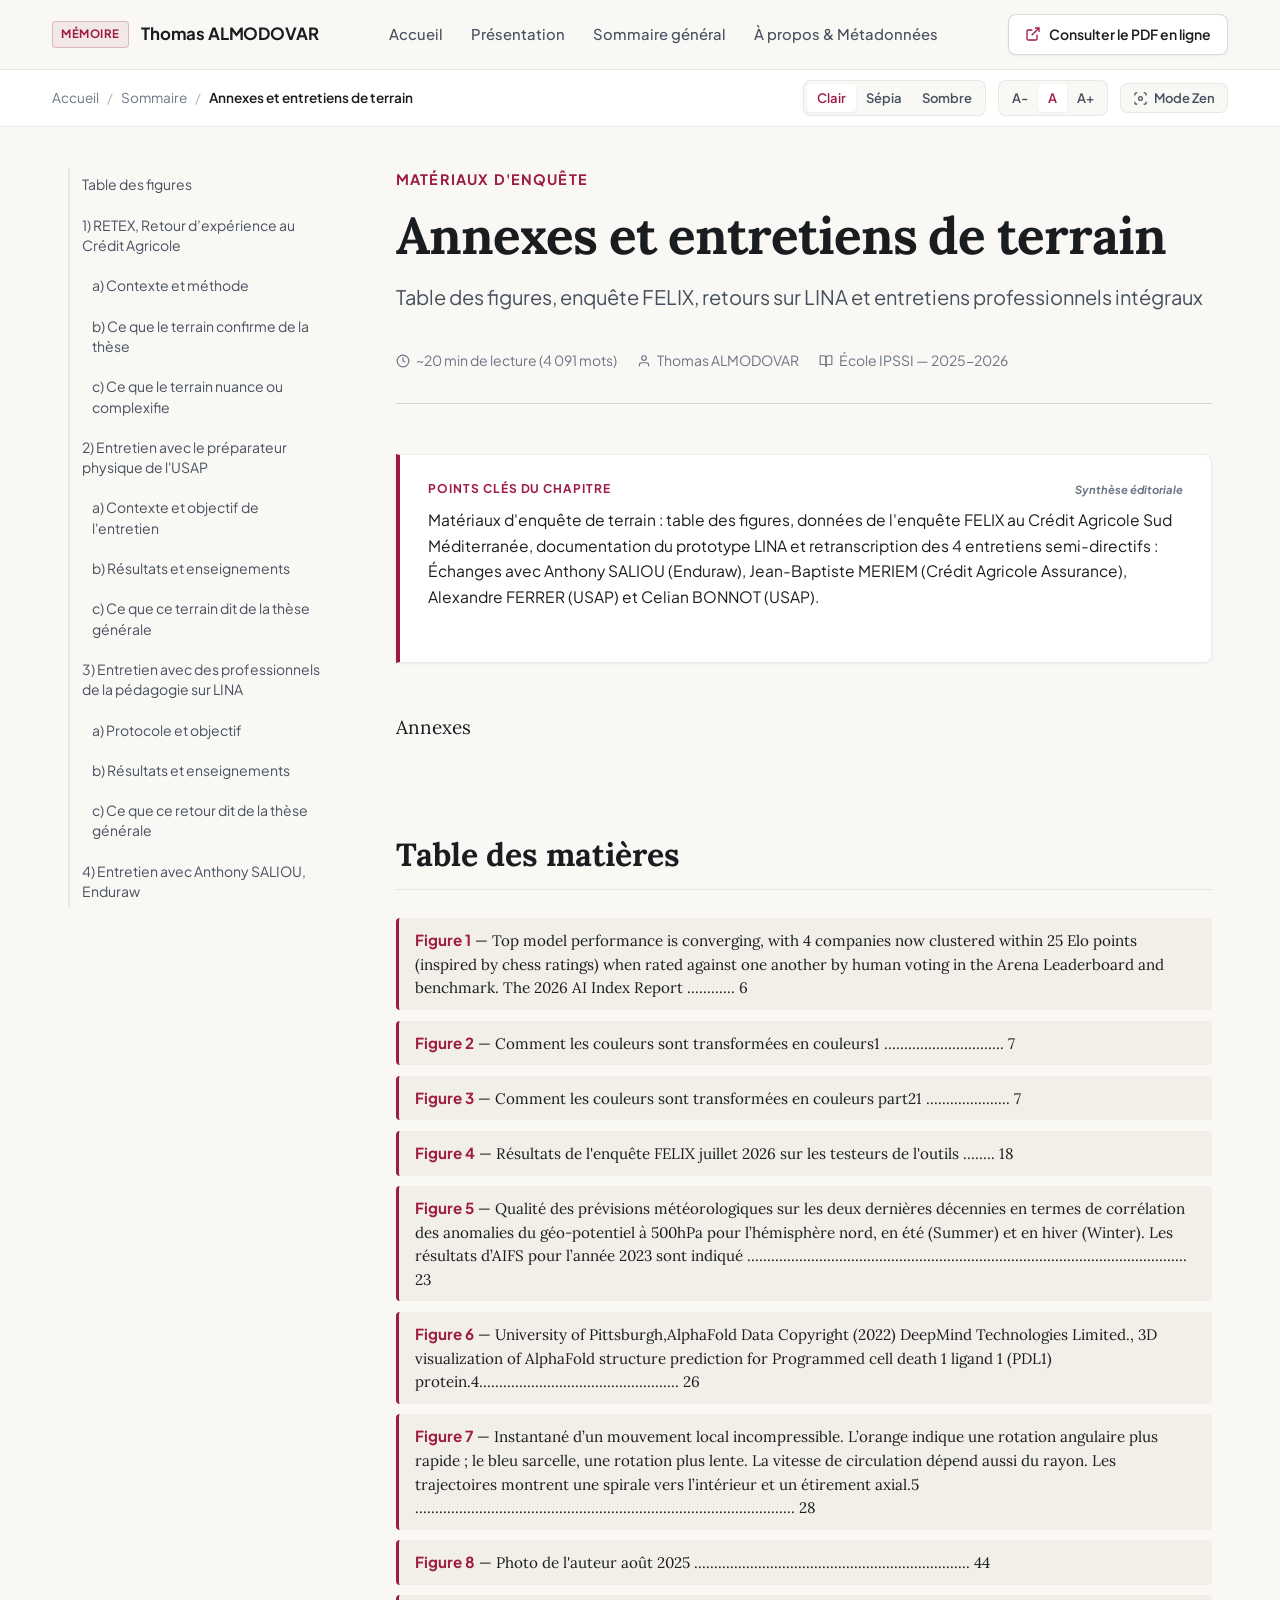
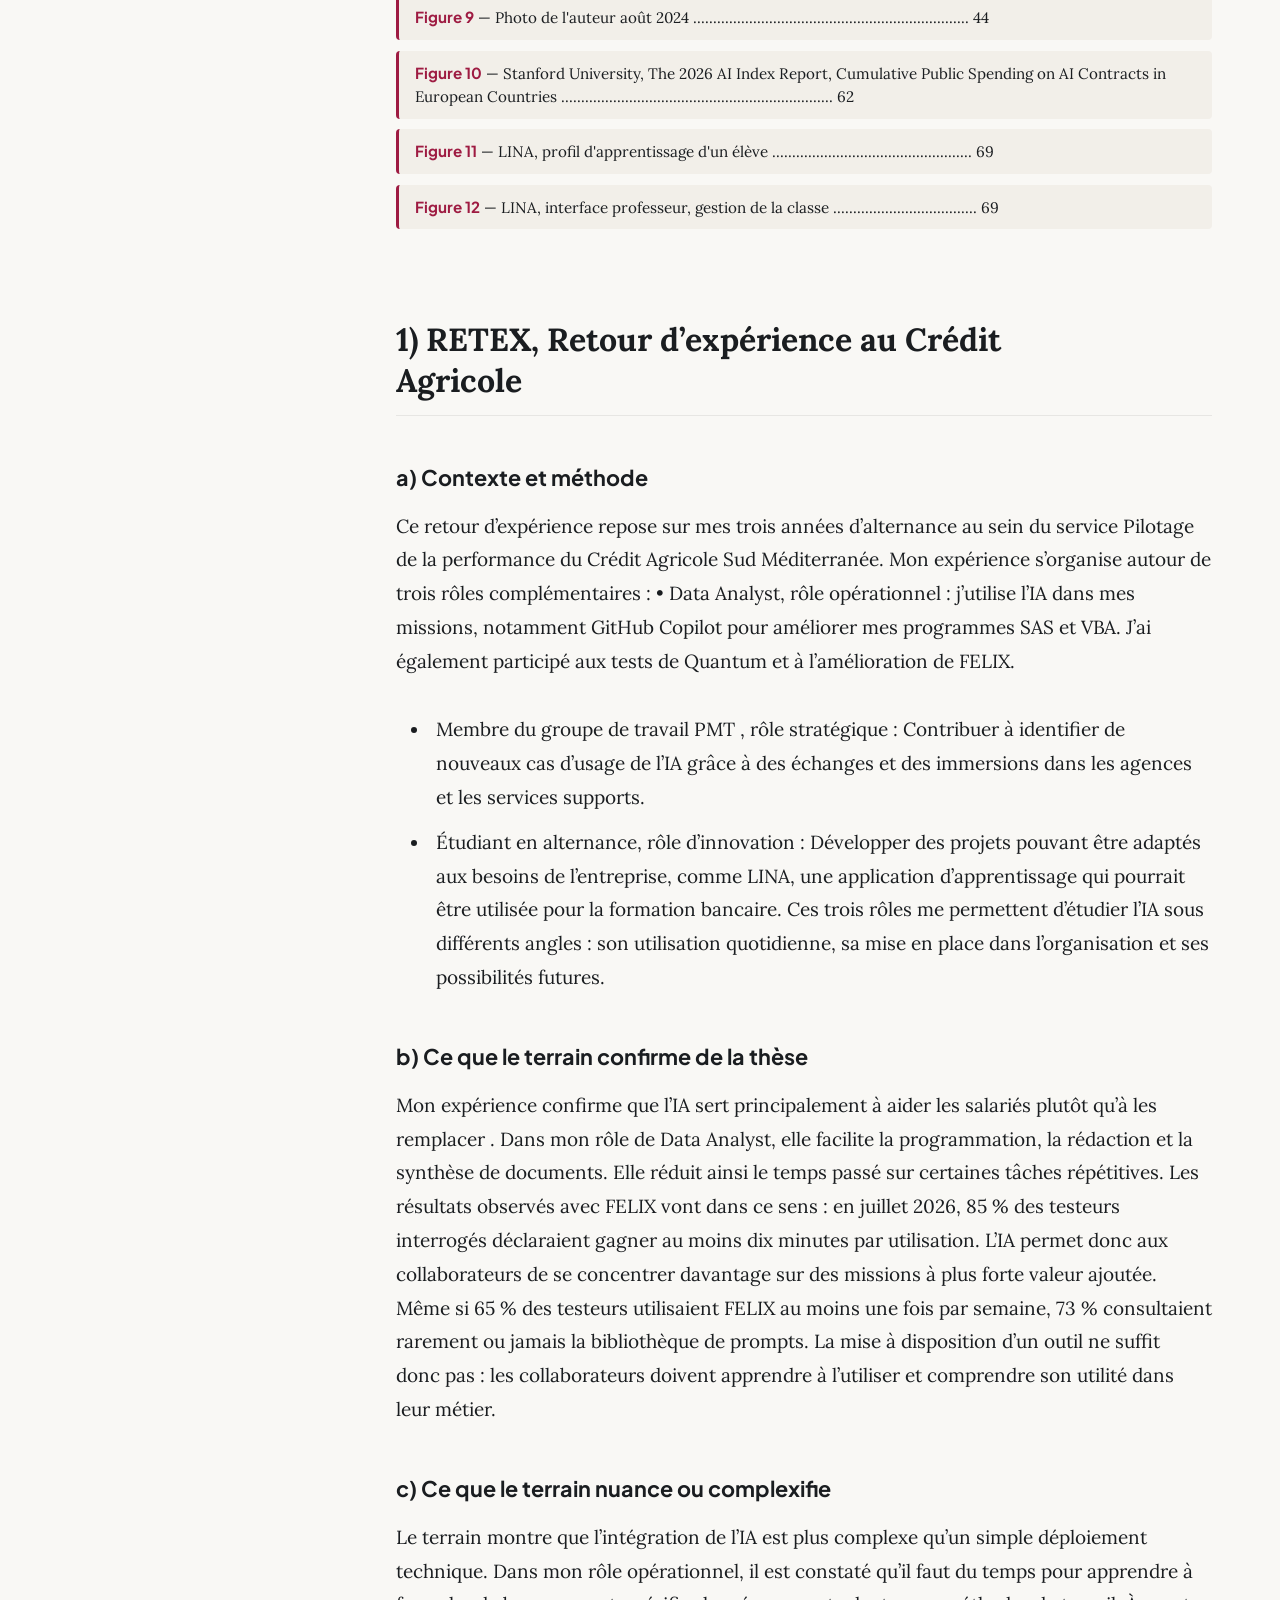
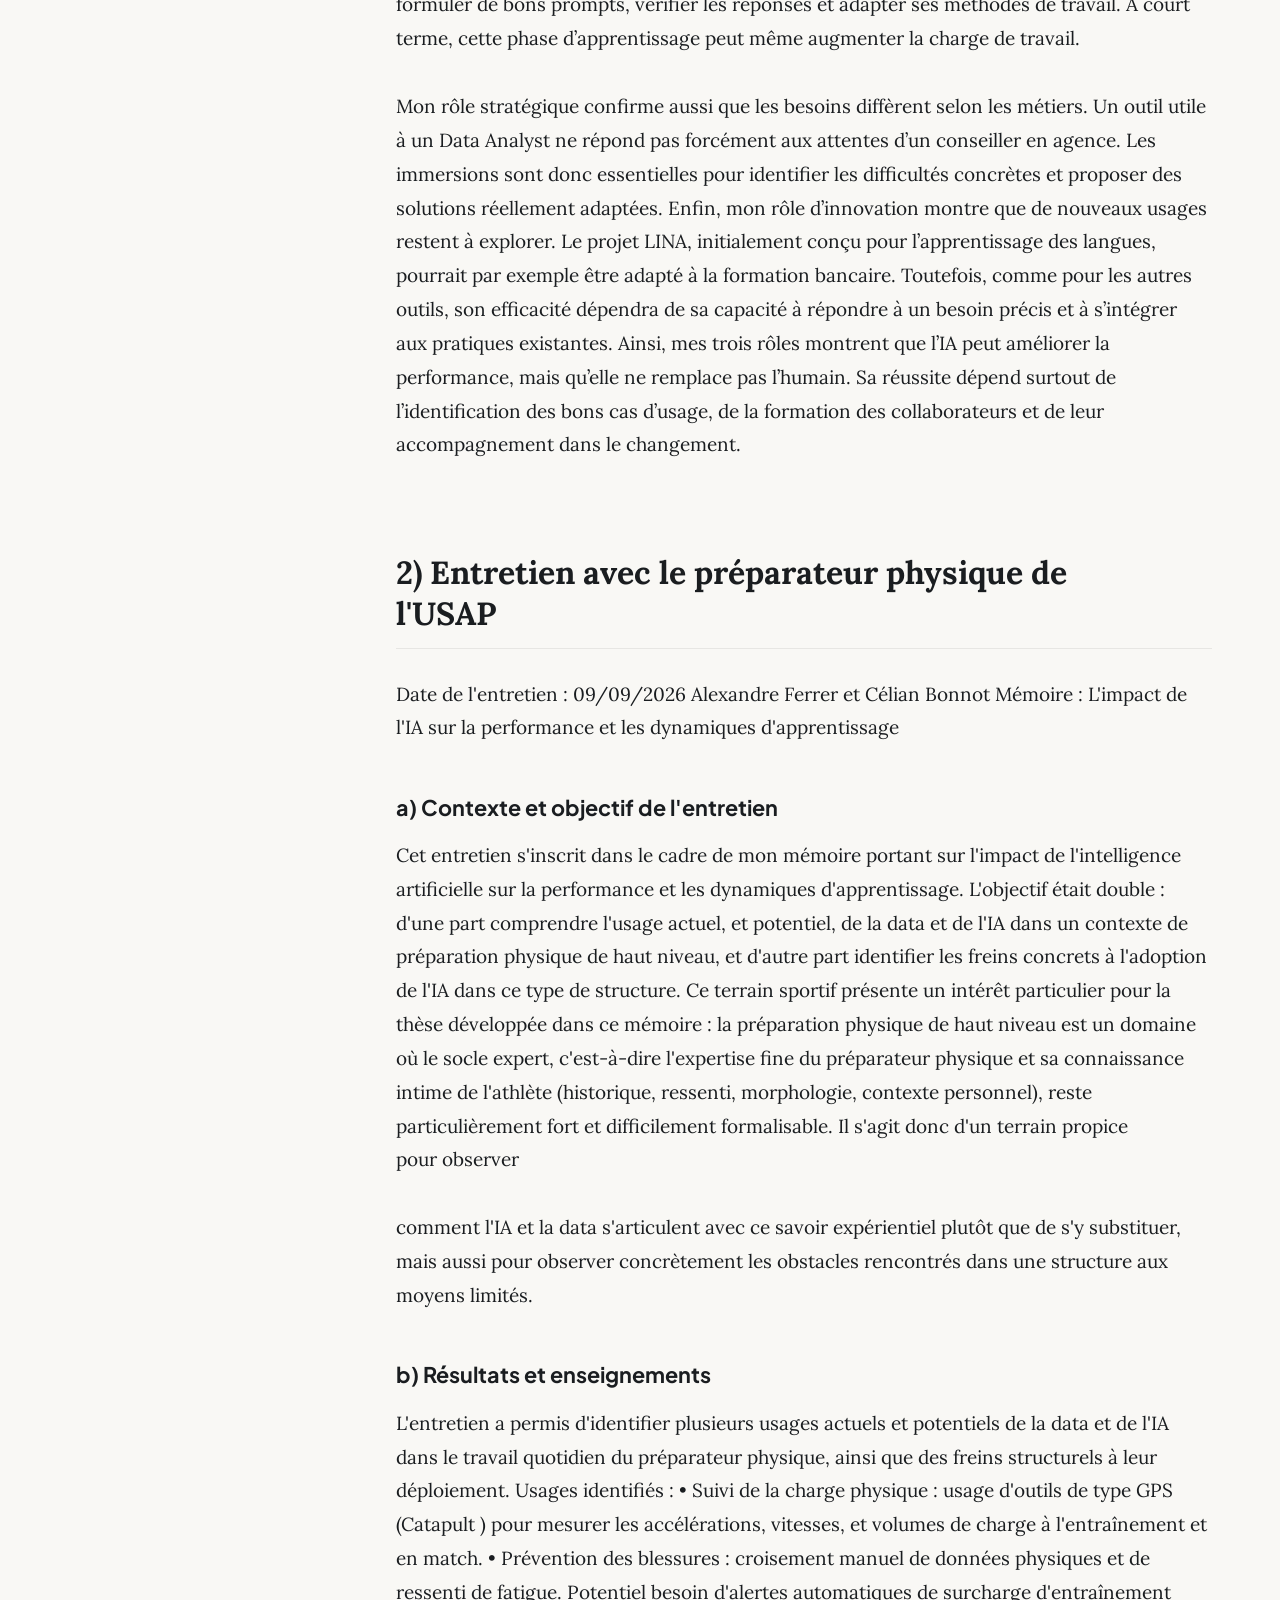
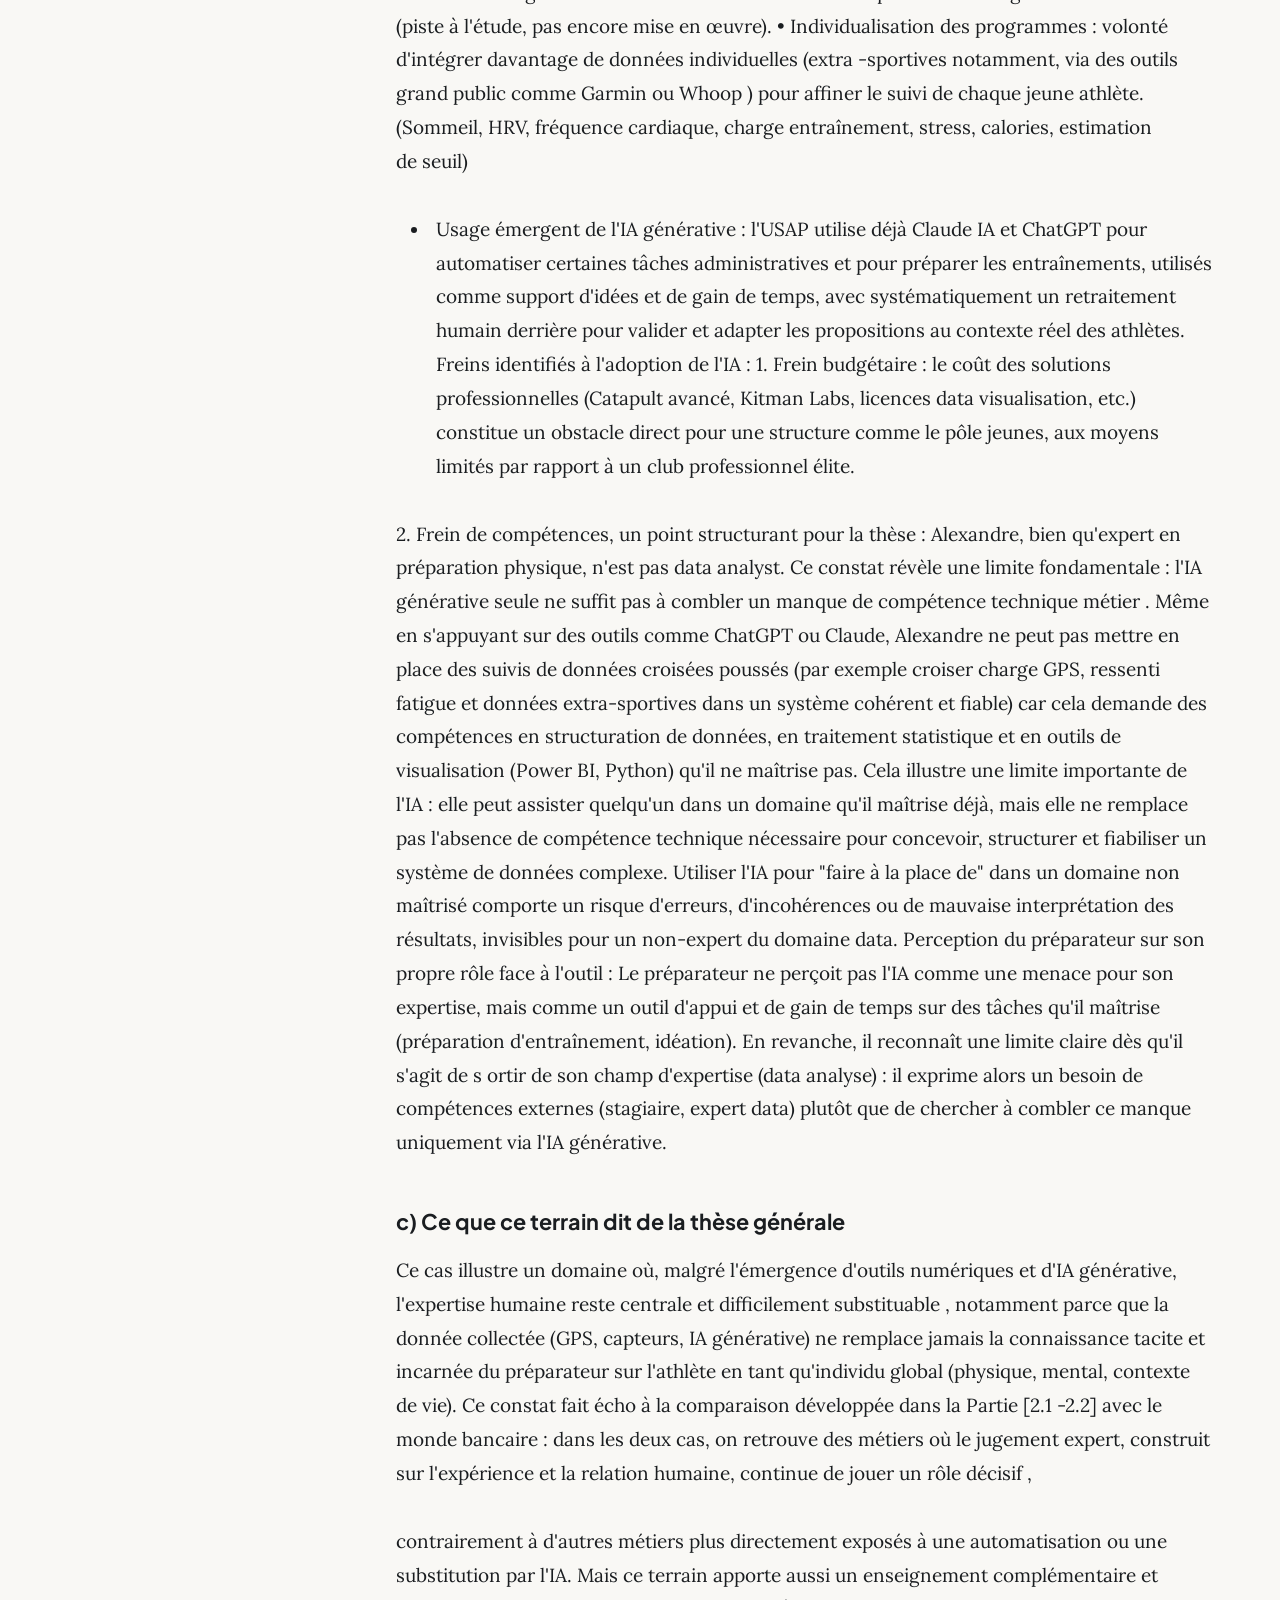
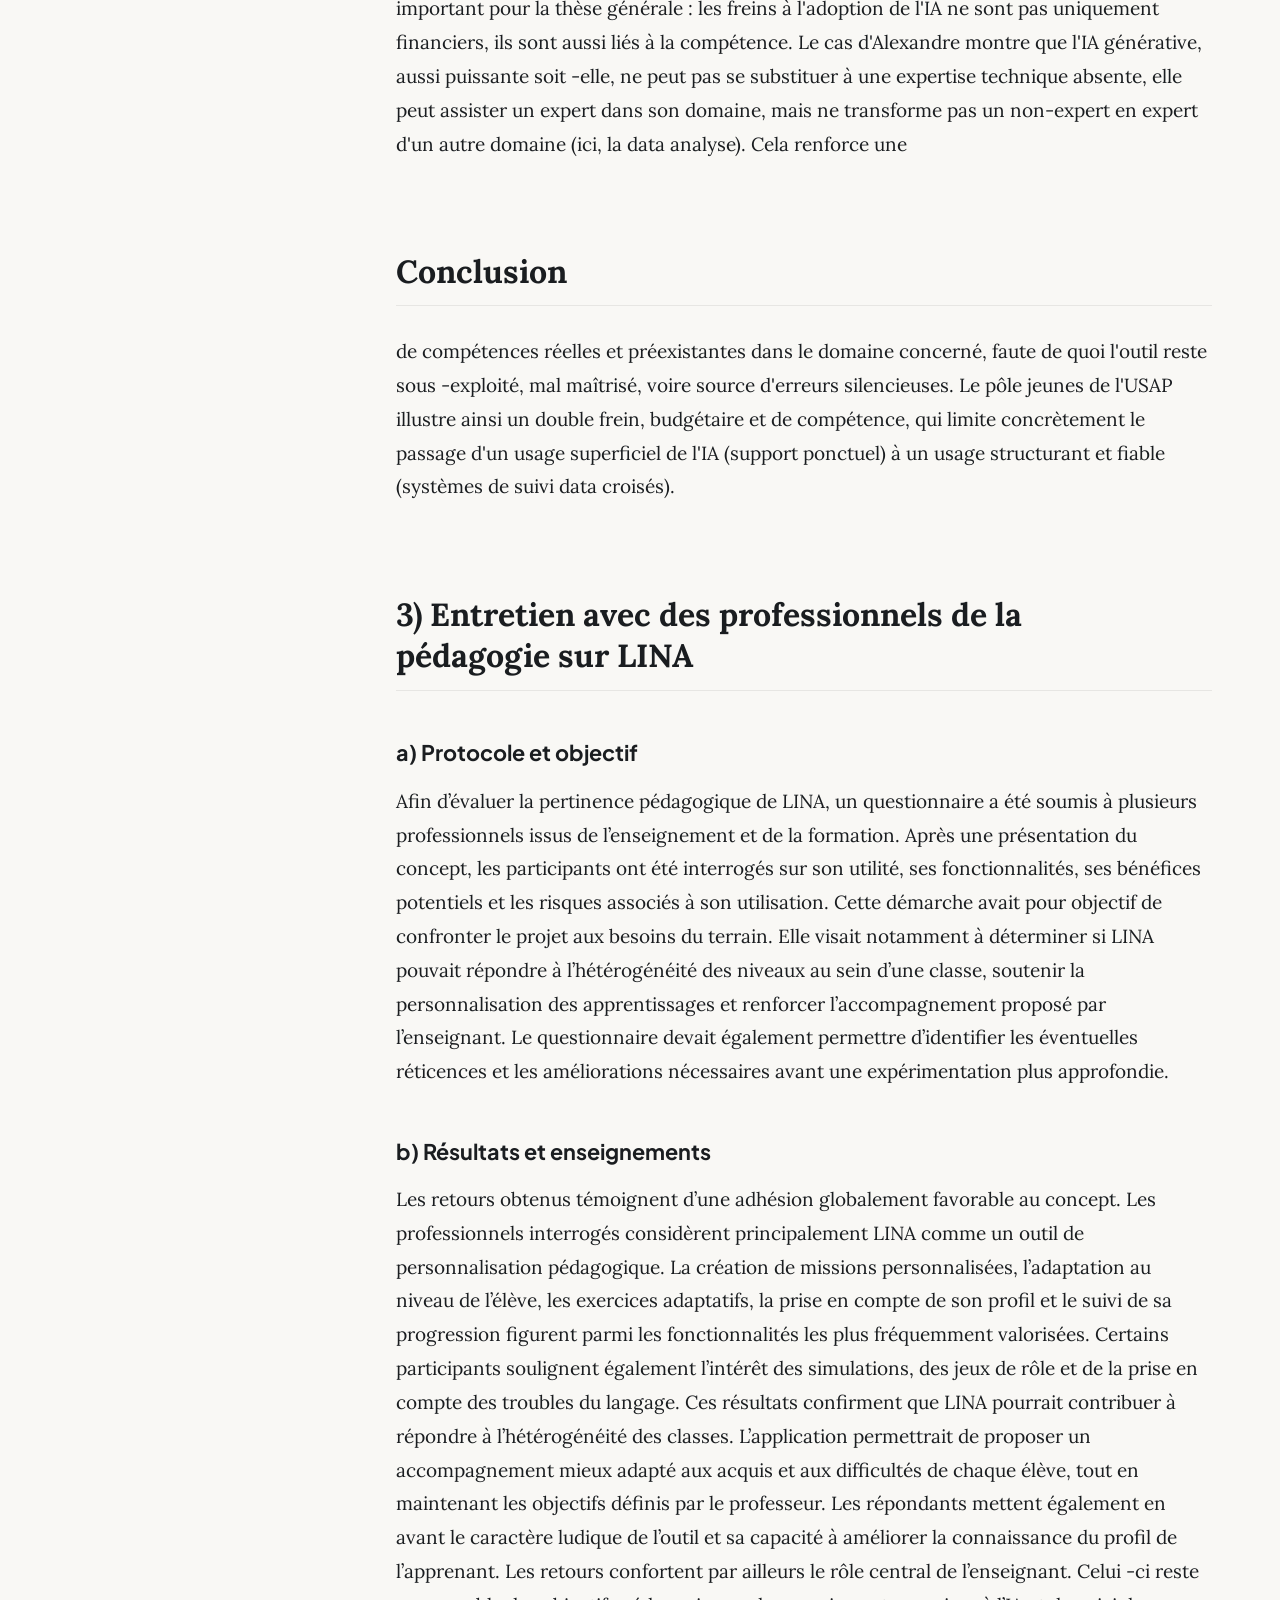
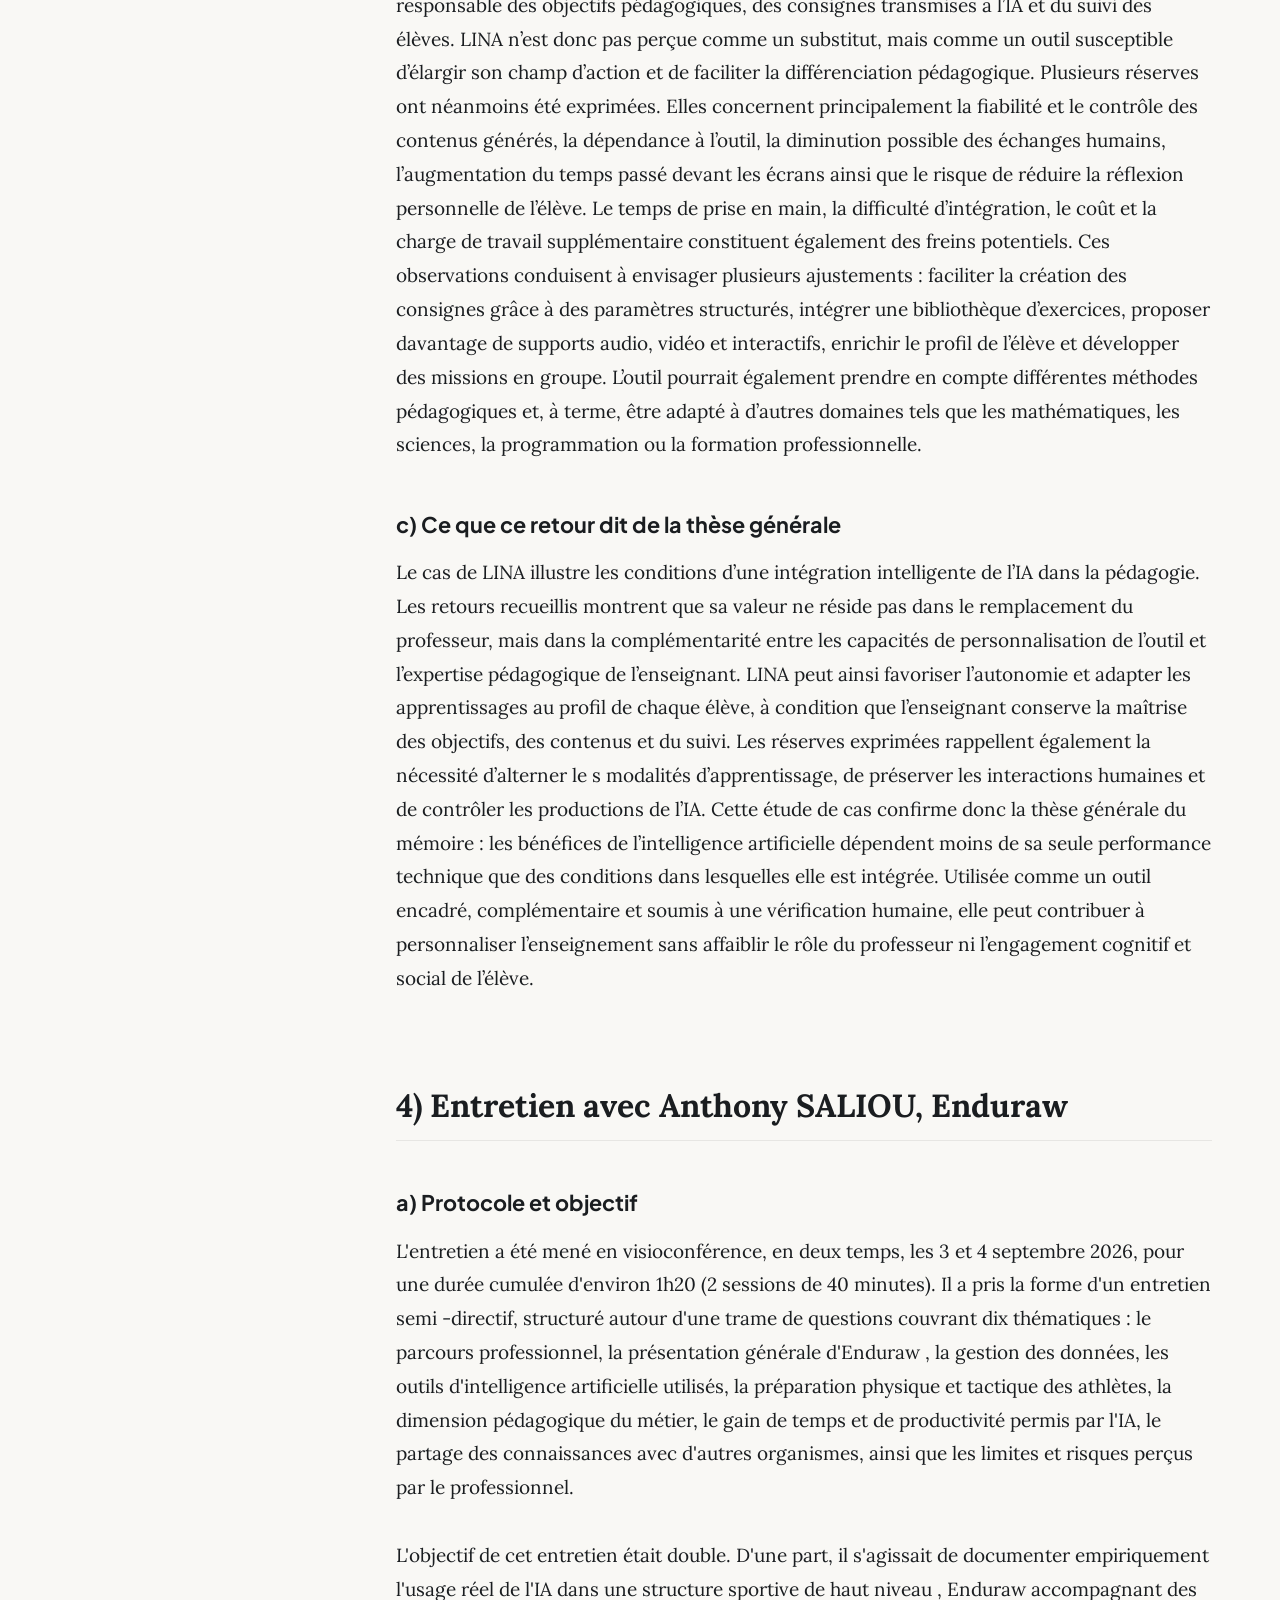
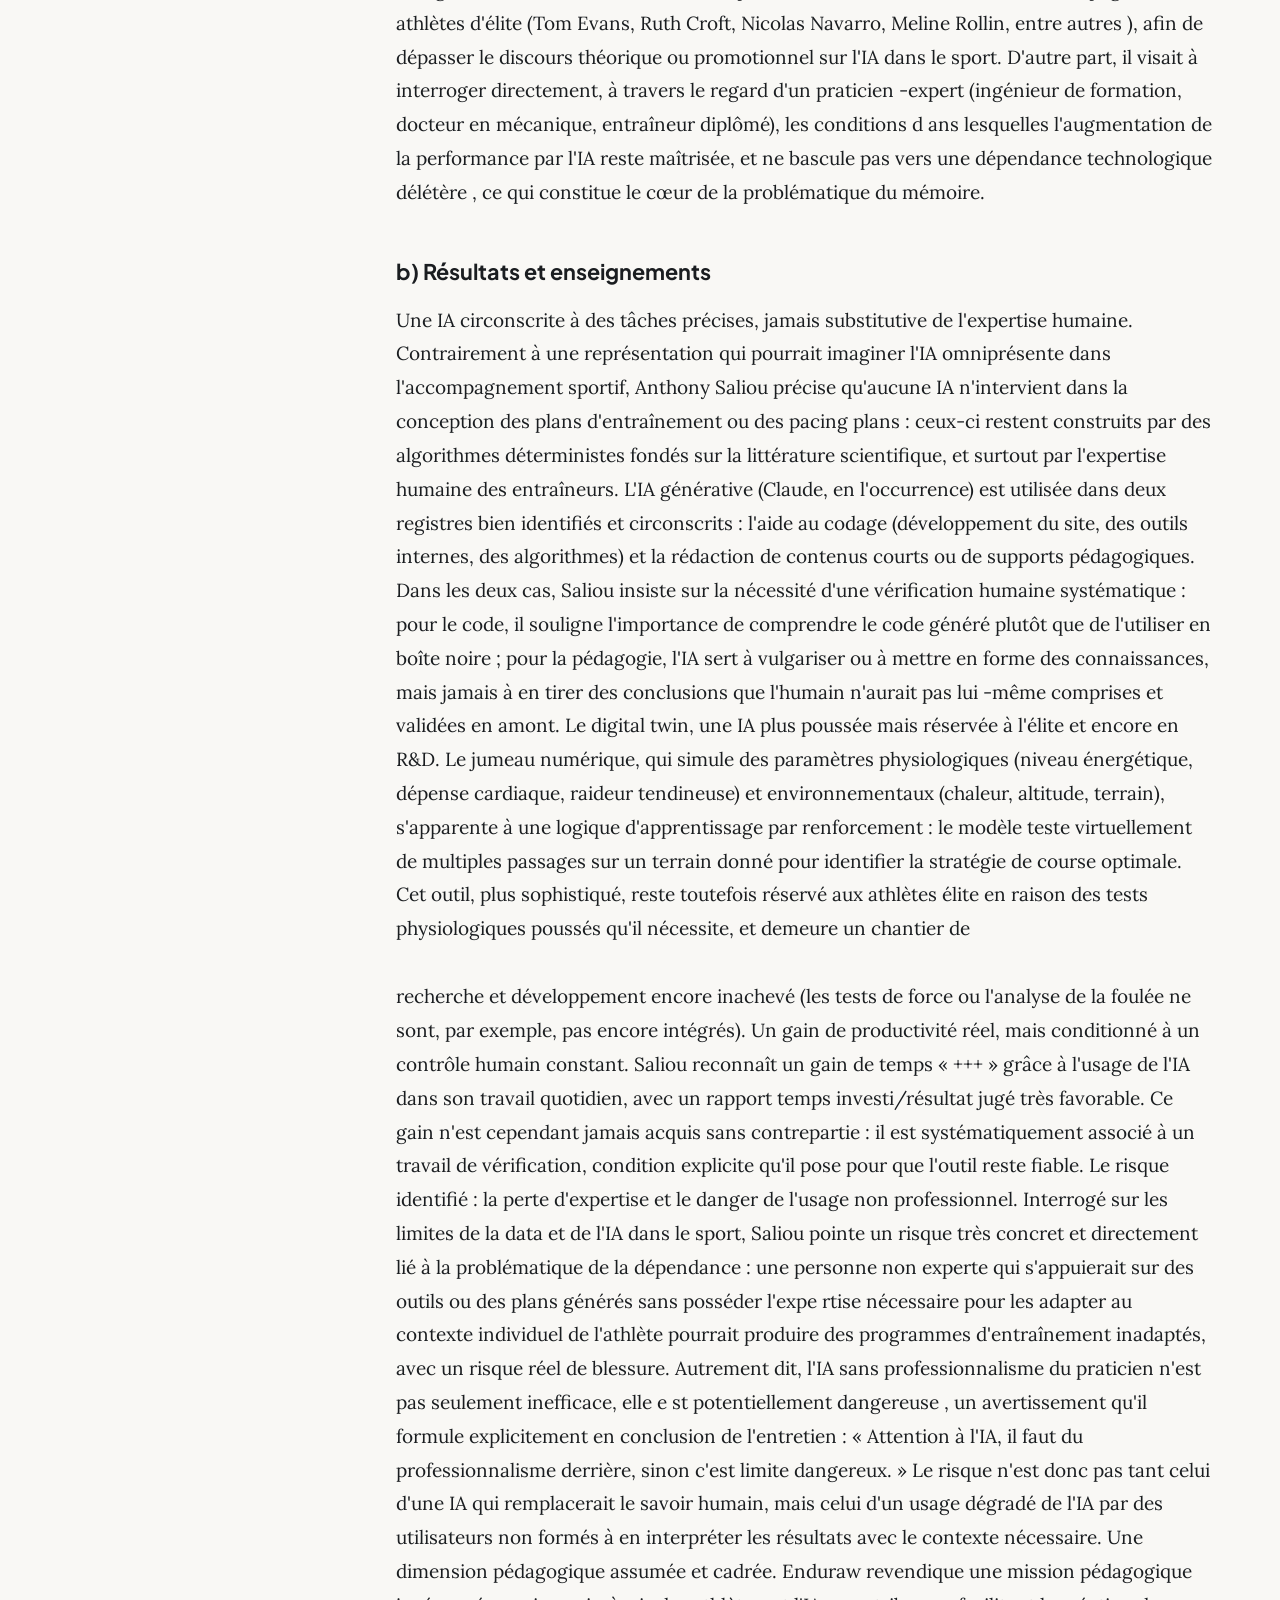
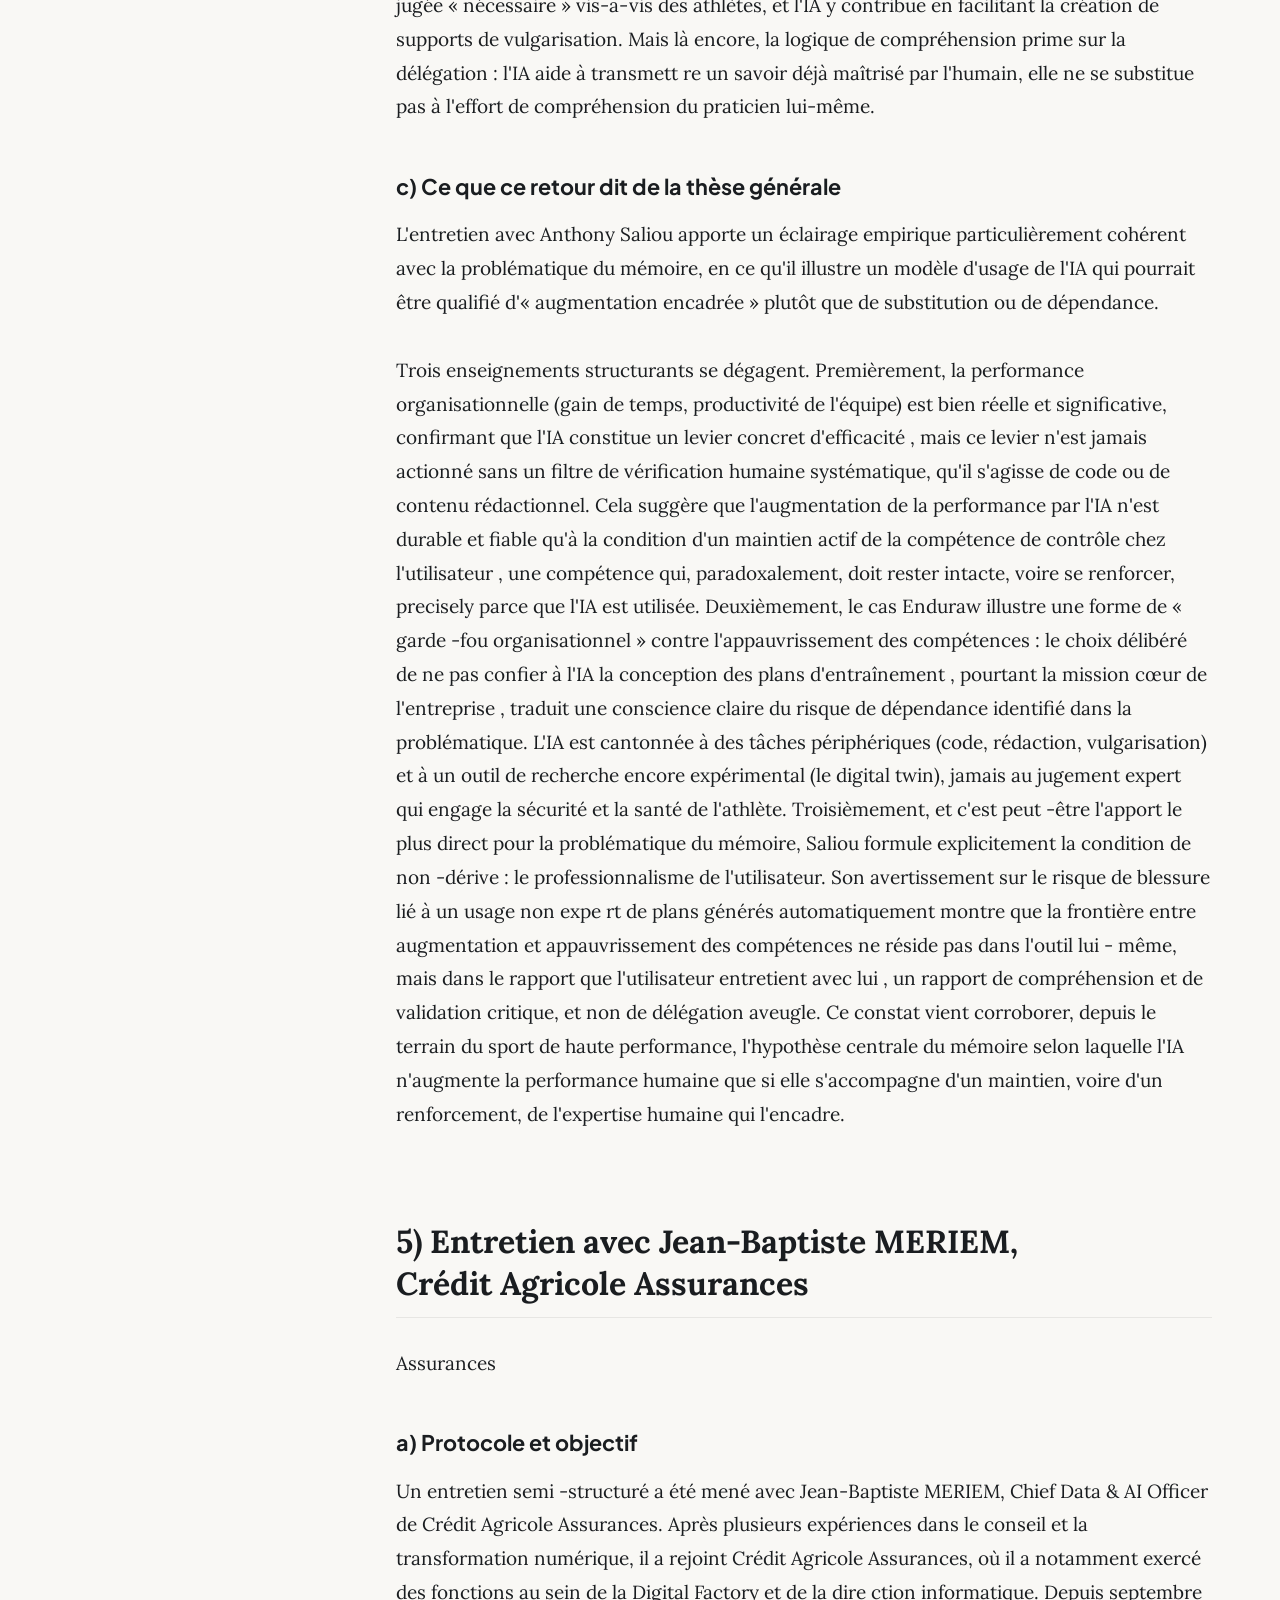
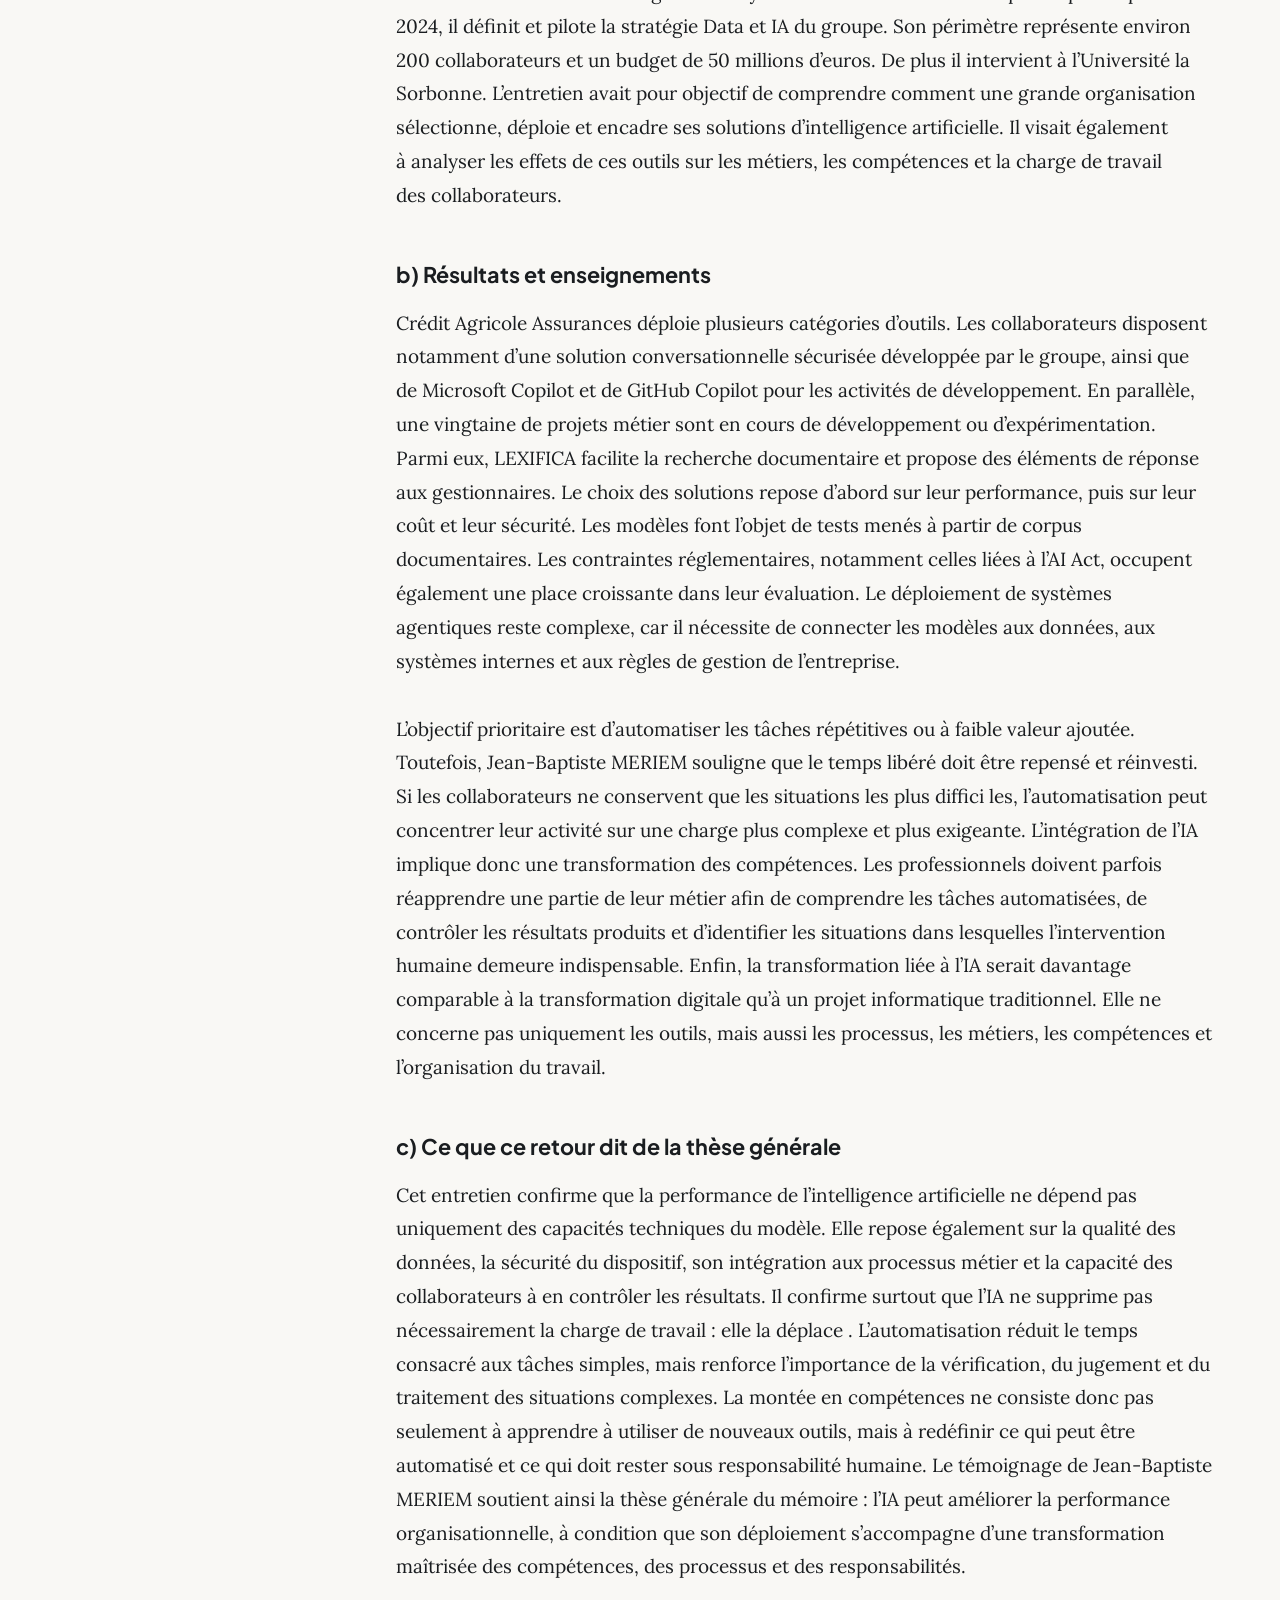
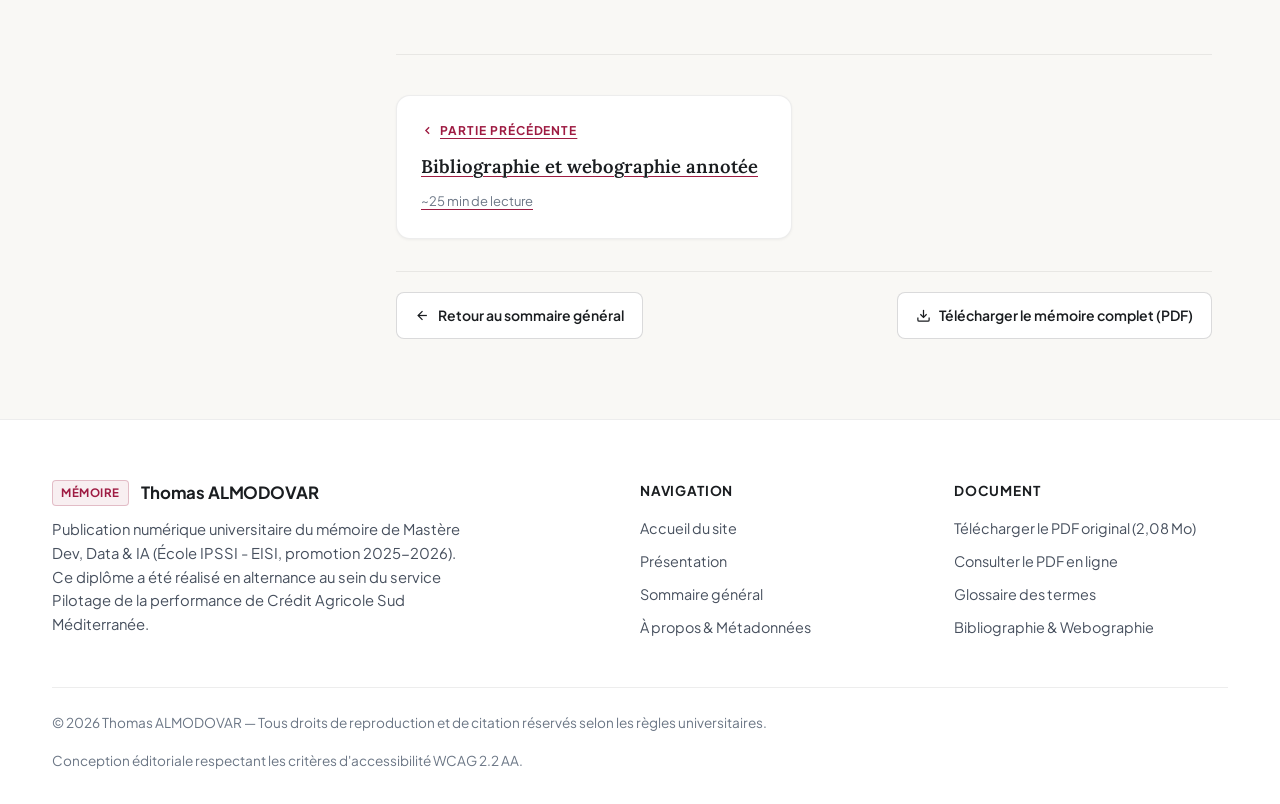
==== commit d26a0ef9: "Mise a jour editoriale: icone livre, synthese editoriale, liens cliquables, figures annexes et sous-" ====
--- a/lecture/annexes.html
+++ b/lecture/annexes.html
@@ -102,9 +102,26 @@
       <div class="reader-sidebar-title">Plan de cette partie</div>
       <ul class="chapter-toc-list">
         <li class="chapter-toc-item"><a href="#ann-figures" class="chapter-toc-link">Table des figures</a></li>
-<li class="chapter-toc-item"><a href="#ann-felix" class="chapter-toc-link">Enquête FELIX et retours terrain au Crédit Agricole</a></li>
-<li class="chapter-toc-item"><a href="#ann-lina" class="chapter-toc-link">Dossier de conception du projet LINA</a></li>
-<li class="chapter-toc-item"><a href="#ann-entretiens" class="chapter-toc-link">Retranscription des entretiens professionnels</a></li>
+<li class="chapter-toc-item"><a href="#ann-retex" class="chapter-toc-link">1) RETEX, Retour d’expérience au Crédit Agricole</a></li>
+<li class="chapter-toc-item" style="padding-left: 10px;"><a href="#ann-retex-a" class="chapter-toc-link">a) Contexte et méthode</a></li>
+<li class="chapter-toc-item" style="padding-left: 10px;"><a href="#ann-retex-b" class="chapter-toc-link">b) Ce que le terrain confirme de la thèse</a></li>
+<li class="chapter-toc-item" style="padding-left: 10px;"><a href="#ann-retex-c" class="chapter-toc-link">c) Ce que le terrain nuance ou complexifie</a></li>
+<li class="chapter-toc-item"><a href="#ann-usap" class="chapter-toc-link">2) Entretien avec le préparateur physique de l&#x27;USAP</a></li>
+<li class="chapter-toc-item" style="padding-left: 10px;"><a href="#ann-usap-a" class="chapter-toc-link">a) Contexte et objectif de l&#x27;entretien</a></li>
+<li class="chapter-toc-item" style="padding-left: 10px;"><a href="#ann-usap-b" class="chapter-toc-link">b) Résultats et enseignements</a></li>
+<li class="chapter-toc-item" style="padding-left: 10px;"><a href="#ann-usap-c" class="chapter-toc-link">c) Ce que ce terrain dit de la thèse générale</a></li>
+<li class="chapter-toc-item"><a href="#ann-pedago" class="chapter-toc-link">3) Entretien avec des professionnels de la pédagogie sur LINA</a></li>
+<li class="chapter-toc-item" style="padding-left: 10px;"><a href="#ann-pedago-a" class="chapter-toc-link">a) Protocole et objectif</a></li>
+<li class="chapter-toc-item" style="padding-left: 10px;"><a href="#ann-pedago-b" class="chapter-toc-link">b) Résultats et enseignements</a></li>
+<li class="chapter-toc-item" style="padding-left: 10px;"><a href="#ann-pedago-c" class="chapter-toc-link">c) Ce que ce retour dit de la thèse générale</a></li>
+<li class="chapter-toc-item"><a href="#ann-enduraw" class="chapter-toc-link">4) Entretien avec Anthony SALIOU, Enduraw</a></li>
+<li class="chapter-toc-item" style="padding-left: 10px;"><a href="#ann-enduraw-a" class="chapter-toc-link">a) Protocole et objectif</a></li>
+<li class="chapter-toc-item" style="padding-left: 10px;"><a href="#ann-enduraw-b" class="chapter-toc-link">b) Résultats et enseignements</a></li>
+<li class="chapter-toc-item" style="padding-left: 10px;"><a href="#ann-enduraw-c" class="chapter-toc-link">c) Ce que ce retour dit de la thèse générale</a></li>
+<li class="chapter-toc-item"><a href="#ann-cam" class="chapter-toc-link">5) Entretien avec Jean-Baptiste MERIEM, Crédit Agricole Assurances</a></li>
+<li class="chapter-toc-item" style="padding-left: 10px;"><a href="#ann-cam-a" class="chapter-toc-link">a) Protocole et objectif</a></li>
+<li class="chapter-toc-item" style="padding-left: 10px;"><a href="#ann-cam-b" class="chapter-toc-link">b) Résultats et enseignements</a></li>
+<li class="chapter-toc-item" style="padding-left: 10px;"><a href="#ann-cam-c" class="chapter-toc-link">c) Ce que ce retour dit de la thèse générale</a></li>
       </ul>
       <div style="margin-top: 32px; padding-top: 20px; border-top: 1px solid var(--border-subtle);">
         <a href="../assets/pdf/Memoire_ALMODOVAR_Thomas.pdf" target="_blank" class="btn-secondary-outline" style="width: 100%; justify-content: center; font-size: 0.825rem;">
@@ -131,7 +148,7 @@
             <span>Thomas ALMODOVAR</span>
           </span>
           <span class="chapter-meta-pill">
-            <svg xmlns="http://www.w3.org/2000/svg" width="14" height="14" viewBox="0 0 24 24" fill="none" stroke="currentColor" stroke-width="2"><path d="M12 2v20M17 5H9.5a3.5 3.5 0 0 0 0 7h5a3.5 3.5 0 0 1 0 7H6"/></svg>
+            <svg xmlns="http://www.w3.org/2000/svg" width="14" height="14" viewBox="0 0 24 24" fill="none" stroke="currentColor" stroke-width="2" stroke-linecap="round" stroke-linejoin="round"><path d="M2 3h6a4 4 0 0 1 4 4v14a3 3 0 0 0-3-3H2z"/><path d="M22 3h-6a4 4 0 0 0-4 4v14a3 3 0 0 1 3-3h7z"/></svg>
             <span>École IPSSI — 2025-2026</span>
           </span>
         </div>
@@ -141,65 +158,76 @@
       <section class="editorial-chapter-summary" aria-label="Synthèse éditoriale de la partie">
         <div class="summary-heading">
           <span>Points clés du chapitre</span>
-          <span class="summary-badge">Synthèse éditoriale à valider</span>
+          <span class="summary-badge">Synthèse éditoriale</span>
         </div>
         <p>Matériaux d&#x27;enquête de terrain : table des figures, données de l&#x27;enquête FELIX au Crédit Agricole Sud Méditerranée, documentation du prototype LINA et retranscription des 4 entretiens semi-directifs : Échanges avec Anthony SALIOU (Enduraw), Jean-Baptiste MERIEM (Crédit Agricole Assurance), Alexandre FERRER (USAP) et Celian BONNOT (USAP).</p>
       </section>
 
       <!-- Texte intégral du mémoire -->
       <article class="chapter-body-text">
-        <p>Annexes Table des matières Figure 1, Top model performance is converging, with 4 companies now clustered within 25 Elo points (inspired by chess ratings) when rated against one another by human voting in the Arena Leaderboard and benchmark. The 2026 AI Index Report ............ 6 Figure 2- Comment les couleurs sont transformées en couleurs1 .............................. 7 Figure 3, Comment les couleurs sont transformées en couleurs part21 ..................... 7 Figure 4 - Résultats de l&#x27;enquête FELIX juillet 2026 sur les testeurs de l&#x27;outils ........ 18 Figure 5 - Qualité des prévisions météorologiques sur les deux dernières décennies en termes de corrélation des anomalies du géo-potentiel à 500hPa pour l’hémisphère nord, en été (Summer) et en hiver (Winter). Les résultats d’AIFS pour l’année 2023 sont indiqué .............................................................................................................. 23 Figure 6 - University of Pittsburgh,AlphaFold Data Copyright (2022) DeepMind Technologies Limited., 3D visualization of AlphaFold structure prediction for Programmed cell death 1 ligand 1 (PDL1) protein.4.................................................. 26 Figure 7 - Instantané d’un mouvement local incompressible. L’orange indique une rotation angulaire plus rapide ; le bleu sarcelle, une rotation plus lente. La vitesse de circulation dépend aussi du rayon. Les trajectoires montrent une spirale vers l’intérieur et un étirement axial.5 ............................................................................................... 28 Figure 8 - Photo de l&#x27;auteur août 2025 ..................................................................... 44 Figure 9 - Photo de l&#x27;auteur août 2024 ..................................................................... 44 Figure 10 - Stanford University, The 2026 AI Index Report, Cumulative Public Spending on AI Contracts in European Countries .................................................................... 62 Figure 11 - LINA, profil d&#x27;apprentissage d&#x27;un élève .................................................. 69 Figure 12 - LINA, interface professeur, gestion de la classe .................................... 69</p>
-<p>1) RETEX, Retour d’expérience au Crédit Agricole a) Contexte et méthode Ce retour d’expérience repose sur mes trois années d’alternance au sein du service Pilotage de la performance du Crédit Agricole Sud Méditerranée. Mon expérience s’organise autour de trois rôles complémentaires : • Data Analyst, rôle opérationnel : j’utilise l’IA dans mes missions, notamment GitHub Copilot pour améliorer mes programmes SAS et VBA. J’ai également participé aux tests de Quantum et à l’amélioration de FELIX.</p>
-<ul><li>Membre du groupe de travail PMT , rôle stratégique : Contribuer à identifier
-de nouveaux cas d’usage de l’IA grâce à des échanges et des immersions dans
-les agences et les services supports.</li><li>Étudiant en alternance, rôle d’innovation : Développer des projets pouvant
-être adaptés aux besoins de l’entreprise, comme LINA, une application
-d’apprentissage qui pourrait être utilisée pour la formation bancaire.
-Ces trois rôles me permettent d’étudier l’IA sous différents angles : son utilisation
-quotidienne, sa mise en place dans l’organisation et ses possibilités futures.
-b) Ce que le terrain confirme de la thèse
-Mon expérience confirme que l’IA sert principalement à aider les salariés plutôt qu’à
-les remplacer . Dans mon rôle de Data Analyst, elle facilite la programmation, la
-rédaction et la synthèse de documents. Elle réduit ainsi le temps passé sur certaines
-tâches répétitives.
-Les résultats observés avec FELIX vont dans ce sens : en juillet 2026, 85 % des
-testeurs interrogés déclaraient gagner au moins dix minutes par utilisation. L’IA permet
-donc aux collaborateurs de se concentrer davantage sur des missions à plus forte
-valeur ajoutée.
-Même si 65 % des testeurs utilisaient FELIX au moins une fois par semaine, 73 %
-consultaient rarement ou jamais la bibliothèque de prompts. La mise à disposition d’un
-outil ne suffit donc pas : les collaborateurs doivent apprendre à l’utiliser et comprendre
-son utilité dans leur métier.
-c) Ce que le terrain nuance ou complexifie
-Le terrain montre que l’intégration de l’IA est plus complexe qu’un simple déploiement
-technique. Dans mon rôle opérationnel, il est constaté  qu’il faut du temps pour
-apprendre à formuler de bons prompts, vérifier les réponses et adapter ses méthodes
-de travail. À court terme, cette phase d’apprentissage peut même augmenter la charge
-de travail.</li></ul>
+        <p>Annexes</p>
+<h2 id="ann-figures">Table des matières</h2>
+<p class="figure-item"><strong>Figure 1</strong> — Top model performance is converging, with 4 companies now clustered within 25 Elo points (inspired by chess ratings) when rated against one another by human voting in the Arena Leaderboard and benchmark. The 2026 AI Index Report ............ 6</p>
+<p class="figure-item"><strong>Figure 2</strong> — Comment les couleurs sont transformées en couleurs1 .............................. 7</p>
+<p class="figure-item"><strong>Figure 3</strong> — Comment les couleurs sont transformées en couleurs part21 ..................... 7</p>
+<p class="figure-item"><strong>Figure 4</strong> — Résultats de l&#x27;enquête FELIX juillet 2026 sur les testeurs de l&#x27;outils ........ 18</p>
+<p class="figure-item"><strong>Figure 5</strong> — Qualité des prévisions météorologiques sur les deux dernières décennies en termes de corrélation des anomalies du géo-potentiel à 500hPa pour l’hémisphère nord, en été (Summer) et en hiver (Winter). Les résultats d’AIFS pour l’année 2023 sont indiqué .............................................................................................................. 23</p>
+<p class="figure-item"><strong>Figure 6</strong> — University of Pittsburgh,AlphaFold Data Copyright (2022) DeepMind Technologies Limited., 3D visualization of AlphaFold structure prediction for Programmed cell death 1 ligand 1 (PDL1) protein.4.................................................. 26</p>
+<p class="figure-item"><strong>Figure 7</strong> — Instantané d’un mouvement local incompressible. L’orange indique une rotation angulaire plus rapide ; le bleu sarcelle, une rotation plus lente. La vitesse de circulation dépend aussi du rayon. Les trajectoires montrent une spirale vers l’intérieur et un étirement axial.5 ............................................................................................... 28</p>
+<p class="figure-item"><strong>Figure 8</strong> — Photo de l&#x27;auteur août 2025 ..................................................................... 44</p>
+<p class="figure-item"><strong>Figure 9</strong> — Photo de l&#x27;auteur août 2024 ..................................................................... 44</p>
+<p class="figure-item"><strong>Figure 10</strong> — Stanford University, The 2026 AI Index Report, Cumulative Public Spending on AI Contracts in European Countries .................................................................... 62</p>
+<p class="figure-item"><strong>Figure 11</strong> — LINA, profil d&#x27;apprentissage d&#x27;un élève .................................................. 69</p>
+<p class="figure-item"><strong>Figure 12</strong> — LINA, interface professeur, gestion de la classe .................................... 69</p>
+<h2 id="ann-retex">1) RETEX, Retour d’expérience au Crédit Agricole</h2>
+<h3 id="ann-retex-a">a) Contexte et méthode</h3>
+<p>Ce retour d’expérience repose sur mes trois années d’alternance au sein du service Pilotage de la performance du Crédit Agricole Sud Méditerranée. Mon expérience s’organise autour de trois rôles complémentaires : • Data Analyst, rôle opérationnel : j’utilise l’IA dans mes missions, notamment GitHub Copilot pour améliorer mes programmes SAS et VBA. J’ai également participé aux tests de Quantum et à l’amélioration de FELIX.</p>
+<ul><li>Membre du groupe de travail PMT , rôle stratégique : Contribuer à identifier de nouveaux cas d’usage de l’IA grâce à des échanges et des immersions dans les agences et les services supports.</li><li>Étudiant en alternance, rôle d’innovation : Développer des projets pouvant être adaptés aux besoins de l’entreprise, comme LINA, une application d’apprentissage qui pourrait être utilisée pour la formation bancaire. Ces trois rôles me permettent d’étudier l’IA sous différents angles : son utilisation quotidienne, sa mise en place dans l’organisation et ses possibilités futures.</li></ul>
+<h3 id="ann-retex-b">b) Ce que le terrain confirme de la thèse</h3>
+<p>Mon expérience confirme que l’IA sert principalement à aider les salariés plutôt qu’à les remplacer . Dans mon rôle de Data Analyst, elle facilite la programmation, la rédaction et la synthèse de documents. Elle réduit ainsi le temps passé sur certaines tâches répétitives. Les résultats observés avec FELIX vont dans ce sens : en juillet 2026, 85 % des testeurs interrogés déclaraient gagner au moins dix minutes par utilisation. L’IA permet donc aux collaborateurs de se concentrer davantage sur des missions à plus forte valeur ajoutée. Même si 65 % des testeurs utilisaient FELIX au moins une fois par semaine, 73 % consultaient rarement ou jamais la bibliothèque de prompts. La mise à disposition d’un outil ne suffit donc pas : les collaborateurs doivent apprendre à l’utiliser et comprendre son utilité dans leur métier.</p>
+<h3 id="ann-retex-c">c) Ce que le terrain nuance ou complexifie</h3>
+<p>Le terrain montre que l’intégration de l’IA est plus complexe qu’un simple déploiement technique. Dans mon rôle opérationnel, il est constaté  qu’il faut du temps pour apprendre à formuler de bons prompts, vérifier les réponses et adapter ses méthodes de travail. À court terme, cette phase d’apprentissage peut même augmenter la charge de travail.</p>
 <p>Mon rôle stratégique confirme aussi que les besoins diffèrent selon les métiers. Un outil utile à un Data Analyst ne répond pas forcément aux attentes d’un conseiller en agence. Les immersions sont donc essentielles pour identifier les difficultés concrètes et proposer des solutions réellement adaptées. Enfin, mon rôle d’innovation montre que de nouveaux usages restent à explorer. Le projet LINA, initialement conçu pour l’apprentissage des langues, pourrait par exemple être adapté à la formation bancaire. Toutefois, comme pour les autres outils, son efficacité dépendra de sa capacité à répondre à un besoin précis et à s’intégrer aux pratiques existantes. Ainsi, mes trois rôles montrent que l’IA peut améliorer la performance, mais qu’elle ne remplace pas l’humain. Sa réussite dépend surtout de l’identification des bons cas d’usage, de la formation des collaborateurs et de leur accompagnement dans le changement.</p>
-<p>2) Entretien avec le préparateur physique de l&#x27;USAP Date de l&#x27;entretien : 09/09/2026 Alexandre Ferrer et Célian Bonnot Mémoire : L&#x27;impact de l&#x27;IA sur la performance et les dynamiques d&#x27;apprentissage a) Contexte et objectif de l&#x27;entretien Cet entretien s&#x27;inscrit dans le cadre de mon mémoire portant sur l&#x27;impact de l&#x27;intelligence artificielle sur la performance et les dynamiques d&#x27;apprentissage. L&#x27;objectif était double : d&#x27;une part comprendre l&#x27;usage actuel, et potentiel, de la data et de l&#x27;IA dans un contexte de préparation physique de haut niveau, et d&#x27;autre part identifier les freins concrets à l&#x27;adoption de l&#x27;IA dans ce type de structure. Ce terrain sportif présente un intérêt particulier pour la thèse développée dans ce mémoire : la préparation physique de haut niveau est un domaine où le socle expert, c&#x27;est-à-dire l&#x27;expertise fine du préparateur physique et sa connaissance intime de l&#x27;athlète (historique, ressenti, morphologie, contexte personnel), reste particulièrement fort et difficilement formalisable. Il s&#x27;agit donc d&#x27;un terrain propice pour observer</p>
-<p>comment l&#x27;IA et la data s&#x27;articulent avec ce savoir expérientiel plutôt que de s&#x27;y substituer, mais aussi pour observer concrètement les obstacles rencontrés dans une structure aux moyens limités. b) Résultats et enseignements L&#x27;entretien a permis d&#x27;identifier plusieurs usages actuels et potentiels de la data et de l&#x27;IA dans le travail quotidien du préparateur physique, ainsi que des freins structurels à leur déploiement. Usages identifiés : • Suivi de la charge physique  : usage d&#x27;outils de type GPS (Catapult ) pour mesurer les accélérations, vitesses, et volumes de charge à l&#x27;entraînement et en match. • Prévention des blessures : croisement manuel de données physiques et de ressenti de fatigue. Potentiel besoin d&#x27;alertes automatiques de surcharge d&#x27;entraînement (piste à l&#x27;étude, pas encore mise en œuvre). • Individualisation des programmes : volonté d&#x27;intégrer davantage de données individuelles (extra -sportives notamment, via des outils grand public comme Garmin ou Whoop ) pour affiner le suivi de chaque jeune athlète. (Sommeil, HRV, fréquence cardiaque, charge entraînement, stress, calories, estimation de seuil)</p>
-<ul><li>Usage émergent de l&#x27;IA générative  : l&#x27;USAP utilise déjà Claude IA et
-ChatGPT pour automatiser certaines tâches administratives et pour préparer
-les entraînements, utilisés comme support d&#x27;idées et de gain de temps, avec
-systématiquement un retraitement humain derrière pour valider et adapter les
-propositions au contexte réel des athlètes.
-Freins identifiés à l&#x27;adoption de l&#x27;IA :
-1. Frein budgétaire  : le coût des solutions professionnelles (Catapult avancé,
-Kitman Labs, licences data visualisation, etc.) constitue un obstacle direct pour
-une structure comme le pôle jeunes, aux moyens limités par rapport à un club
-professionnel élite.</li></ul>
-<p>2. Frein de compétences, un point structurant pour la thèse : Alexandre, bien qu&#x27;expert en préparation physique, n&#x27;est pas data analyst. Ce constat révèle une limite fondamentale : l&#x27;IA générative seule ne suffit pas à combler un manque de compétence technique métier . Même en s&#x27;appuyant sur des outils comme ChatGPT ou Claude, Alexandre ne peut pas mettre en place des suivis de données croisées poussés (par exemple croiser charge GPS, ressenti fatigue et données extra-sportives dans un système cohérent et fiable) car cela demande des compétences en structuration de données, en traitement statistique et en outils de visualisation (Power BI, Python) qu&#x27;il ne maîtrise pas. Cela illustre une limite importante de l&#x27;IA : elle peut assister quelqu&#x27;un dans un domaine qu&#x27;il maîtrise déjà, mais elle ne remplace pas l&#x27;absence de compétence technique nécessaire pour concevoir, structurer et fiabiliser un système de données complexe.  Utiliser l&#x27;IA pour &quot;faire à la place de&quot; dans un domaine non maîtrisé comporte un risque d&#x27;erreurs, d&#x27;incohérences ou de mauvaise interprétation des résultats, invisibles pour un non-expert du domaine data. Perception du préparateur sur son propre rôle face à l&#x27;outil :  Le préparateur ne perçoit pas l&#x27;IA comme une menace pour son expertise, mais comme un outil d&#x27;appui et de gain de temps sur des tâches qu&#x27;il maîtrise (préparation d&#x27;entraînement, idéation). En revanche, il reconnaît une limite claire dès qu&#x27;il s&#x27;agit de s ortir de son champ d&#x27;expertise (data analyse) : il exprime alors un besoin de compétences externes (stagiaire, expert data) plutôt que de chercher à combler ce manque uniquement via l&#x27;IA générative. c) Ce que ce terrain dit de la thèse générale Ce cas illustre un domaine où, malgré l&#x27;émergence d&#x27;outils numériques et d&#x27;IA générative, l&#x27;expertise humaine reste centrale et difficilement substituable , notamment parce que la donnée collectée (GPS, capteurs, IA générative) ne remplace jamais la connaissance tacite et incarnée du préparateur sur l&#x27;athlète en tant qu&#x27;individu global (physique, mental, contexte de vie). Ce constat fait écho à la comparaison développée dans la Partie [2.1 -2.2] avec le monde bancaire : dans les deux cas, on retrouve des métiers où le jugement expert, construit sur l&#x27;expérience et la relation humaine, continue de jouer un rôle décisif ,</p>
-<p>contrairement à d&#x27;autres métiers plus directement exposés à une automatisation ou une substitution par l&#x27;IA. Mais ce terrain apporte aussi un enseignement complémentaire et important pour la thèse générale : les freins à l&#x27;adoption de l&#x27;IA ne sont pas uniquement financiers, ils sont aussi liés à la compétence. Le cas d&#x27;Alexandre montre que l&#x27;IA générative, aussi puissante soit -elle, ne peut pas se substituer à une expertise technique absente, elle peut assister un expert dans son domaine, mais ne transforme pas un non-expert en expert d&#x27;un autre domaine (ici, la data analyse). Cela renforce une conclusion transversale de la thèse : l&#x27;adoption réussie de l&#x27;IA nécessite un socle de compétences réelles et préexistantes dans le domaine concerné, faute de quoi l&#x27;outil reste sous -exploité, mal maîtrisé, voire source d&#x27;erreurs silencieuses. Le pôle jeunes de l&#x27;USAP illustre ainsi un double frein, budgétaire et de compétence, qui limite concrètement le passage d&#x27;un usage superficiel de l&#x27;IA (support ponctuel) à un usage structurant et fiable (systèmes de suivi data croisés).</p>
-<p>3) Entretien avec des professionnels de la pédagogie sur LINA a) Protocole et objectif Afin d’évaluer la pertinence pédagogique de LINA, un questionnaire a été soumis à plusieurs professionnels issus de l’enseignement et de la formation. Après une présentation du concept, les participants ont été interrogés sur son utilité, ses fonctionnalités, ses bénéfices potentiels et les risques associés à son utilisation. Cette démarche avait pour objectif de confronter le projet aux besoins du terrain. Elle visait notamment à déterminer si LINA pouvait répondre à l’hétérogénéité des niveaux au sein d’une classe, soutenir la personnalisation des apprentissages et renforcer l’accompagnement proposé par l’enseignant. Le questionnaire devait également permettre d’identifier les éventuelles réticences et les améliorations nécessaires avant une expérimentation plus approfondie.</p>
-<p>b) Résultats et enseignements Les retours obtenus témoignent d’une adhésion globalement favorable au concept. Les professionnels interrogés considèrent principalement LINA comme un outil de personnalisation pédagogique. La création de missions personnalisées, l’adaptation au niveau de l’élève, les exercices adaptatifs, la prise en compte de son profil et le suivi de sa progression figurent parmi les fonctionnalités les plus fréquemment valorisées. Certains participants soulignent également l’intérêt des simulations, des jeux de rôle et de la prise en compte des troubles du langage. Ces résultats confirment que LINA pourrait contribuer à répondre à l’hétérogénéité des classes. L’application permettrait de proposer un accompagnement mieux adapté aux acquis et aux difficultés de chaque élève, tout en maintenant les objectifs définis par le professeur. Les répondants mettent également en avant le caractère ludique de l’outil et sa capacité à améliorer la connaissance du profil de l’apprenant. Les retours confortent par ailleurs le rôle central de l’enseignant. Celui -ci reste responsable des objectifs pédagogiques, des consignes transmises à l’IA et du suivi des élèves. LINA n’est donc pas perçue comme un substitut, mais comme un outil susceptible d’élargir son champ d’action et de faciliter la différenciation pédagogique. Plusieurs réserves ont néanmoins été exprimées. Elles concernent principalement la fiabilité et le contrôle des contenus générés, la dépendance à l’outil, la diminution possible des échanges humains, l’augmentation du temps passé devant les écrans ainsi que le risque de réduire la réflexion personnelle de l’élève. Le temps de prise en main, la difficulté d’intégration, le coût et la charge de travail supplémentaire constituent également des freins potentiels. Ces observations conduisent à envisager plusieurs ajustements : faciliter la création des consignes grâce à des paramètres structurés, intégrer une bibliothèque d’exercices, proposer davantage de supports audio, vidéo et interactifs, enrichir le profil de l’élève et développer des missions en groupe. L’outil pourrait également prendre en compte différentes méthodes pédagogiques et, à terme, être adapté à d’autres domaines tels que les mathématiques, les sciences, la programmation ou la formation professionnelle.</p>
-<p>c) Ce que ce retour dit de la thèse générale Le cas de LINA illustre les conditions d’une intégration intelligente de l’IA dans la pédagogie. Les retours recueillis montrent que sa valeur ne réside pas dans le remplacement du professeur, mais dans la complémentarité entre les capacités de personnalisation de l’outil et l’expertise pédagogique de l’enseignant. LINA peut ainsi favoriser l’autonomie et adapter les apprentissages au profil de chaque élève, à condition que l’enseignant conserve la maîtrise des objectifs, des contenus et du suivi. Les réserves exprimées rappellent également la nécessité d’alterner le s modalités d’apprentissage, de préserver les interactions humaines et de contrôler les productions de l’IA. Cette étude de cas confirme donc la thèse générale du mémoire : les bénéfices de l’intelligence artificielle dépendent moins de sa seule performance technique que des conditions dans lesquelles elle est intégrée. Utilisée comme un outil encadré, complémentaire et soumis à une vérification humaine, elle peut contribuer à personnaliser l’enseignement sans affaiblir le rôle du professeur ni l’engagement cognitif et social de l’élève.</p>
-<p>4) Entretien avec Anthony SALIOU, Enduraw a) Protocole et objectif L&#x27;entretien a été mené en visioconférence, en deux temps, les 3 et 4 septembre 2026, pour une durée cumulée d&#x27;environ 1h20 (2 sessions de 40 minutes). Il a pris la forme d&#x27;un entretien semi -directif, structuré autour d&#x27;une trame de questions couvrant dix thématiques : le parcours professionnel, la présentation générale d&#x27;Enduraw , la gestion des données, les outils d&#x27;intelligence artificielle utilisés, la préparation physique et tactique des athlètes, la dimension pédagogique du métier, le gain de temps et de productivité permis par l&#x27;IA, le partage des connaissances avec d&#x27;autres  organismes, ainsi que les limites et risques perçus par le professionnel.</p>
-<p>L&#x27;objectif de cet entretien était double. D&#x27;une part, il s&#x27;agissait de documenter empiriquement l&#x27;usage réel de l&#x27;IA dans une structure sportive de haut niveau , Enduraw accompagnant des athlètes d&#x27;élite (Tom Evans, Ruth Croft, Nicolas Navarro, Meline Rollin, entre autres ), afin de dépasser le discours théorique ou promotionnel sur l&#x27;IA dans le sport. D&#x27;autre part, il visait à interroger directement, à travers le regard d&#x27;un praticien -expert (ingénieur de formation, docteur en mécanique, entraîneur diplômé), les conditions d ans lesquelles l&#x27;augmentation de la performance par l&#x27;IA reste maîtrisée, et ne bascule pas vers une dépendance technologique délétère , ce qui constitue le cœur de la problématique du mémoire. b) Résultats et enseignements Une IA circonscrite à des tâches précises, jamais substitutive de l&#x27;expertise humaine. Contrairement à une représentation qui pourrait imaginer l&#x27;IA omniprésente dans l&#x27;accompagnement sportif, Anthony Saliou précise qu&#x27;aucune IA n&#x27;intervient dans la conception des plans d&#x27;entraînement ou des pacing plans : ceux-ci restent construits par des algorithmes déterministes fondés sur la littérature scientifique, et surtout par l&#x27;expertise humaine des entraîneurs. L&#x27;IA générative (Claude, en l&#x27;occurrence) est utilisée dans deux registres bien identifiés et circonscrits : l&#x27;aide au codage (développement du site, des outils internes, des algorithmes) et la rédaction de contenus courts ou de supports pédagogiques. Dans les deux cas, Saliou insiste sur la nécessité d&#x27;une vérification humaine systématique : pour le code, il souligne l&#x27;importance de comprendre le code généré plutôt que de l&#x27;utiliser en boîte noire ; pour la pédagogie, l&#x27;IA sert à vulgariser ou à mettre en forme des connaissances, mais jamais à en tirer des conclusions que l&#x27;humain n&#x27;aurait pas lui -même comprises et validées en amont. Le digital twin, une IA plus poussée mais réservée à l&#x27;élite et encore en R&amp;D. Le jumeau numérique, qui simule des paramètres physiologiques (niveau énergétique, dépense cardiaque, raideur tendineuse) et environnementaux (chaleur, altitude, terrain), s&#x27;apparente à une logique d&#x27;apprentissage par renforcement : le modèle teste virtuellement de multiples passages sur un terrain donné pour identifier la stratégie de course optimale. Cet outil, plus sophistiqué, reste toutefois réservé aux athlètes élite en raison des tests physiologiques poussés qu&#x27;il nécessite, et demeure un chantier de</p>
-<p>recherche et développement encore inachevé (les tests de force ou l&#x27;analyse de la foulée ne sont, par exemple, pas encore intégrés). Un gain de productivité réel, mais conditionné à un contrôle humain constant. Saliou reconnaît un gain de temps « +++ » grâce à l&#x27;usage de l&#x27;IA dans son travail quotidien, avec un rapport temps investi/résultat jugé très favorable. Ce gain n&#x27;est cependant jamais acquis sans contrepartie : il est systématiquement associé à un travail de vérification, condition explicite qu&#x27;il pose pour que l&#x27;outil reste fiable. Le risque identifié : la perte d&#x27;expertise et le danger de l&#x27;usage non professionnel. Interrogé sur les limites de la data et de l&#x27;IA dans le sport, Saliou pointe un risque très concret et directement lié à la problématique de la dépendance : une personne non experte qui s&#x27;appuierait sur des outils ou des plans générés sans posséder l&#x27;expe rtise nécessaire pour les adapter au contexte individuel de l&#x27;athlète pourrait produire des programmes d&#x27;entraînement inadaptés, avec un risque réel de blessure. Autrement dit, l&#x27;IA sans professionnalisme du praticien n&#x27;est pas seulement inefficace, elle e st potentiellement dangereuse , un avertissement qu&#x27;il formule explicitement en conclusion de l&#x27;entretien : « Attention à l&#x27;IA, il faut du professionnalisme derrière, sinon c&#x27;est limite dangereux. »  Le risque n&#x27;est donc pas tant celui d&#x27;une IA qui remplacerait le savoir humain, mais celui d&#x27;un usage dégradé de l&#x27;IA par des utilisateurs non formés à en interpréter les résultats avec le contexte nécessaire. Une dimension pédagogique assumée et cadrée. Enduraw revendique une mission pédagogique jugée « nécessaire » vis-à-vis des athlètes, et l&#x27;IA y contribue en facilitant la création de supports de vulgarisation. Mais là encore, la logique de compréhension prime sur la délégation : l&#x27;IA aide à transmett re un savoir déjà maîtrisé par l&#x27;humain, elle ne se substitue pas à l&#x27;effort de compréhension du praticien lui-même. c) Ce que ce retour dit de la thèse générale L&#x27;entretien avec Anthony Saliou apporte un éclairage empirique particulièrement cohérent avec la problématique du mémoire, en ce qu&#x27;il illustre un modèle d&#x27;usage de l&#x27;IA qui pourrait être qualifié d&#x27;« augmentation encadrée » plutôt que de substitution ou de dépendance.</p>
+<h2 id="ann-usap">2) Entretien avec le préparateur physique de l&#x27;USAP</h2>
+<p>Date de l&#x27;entretien : 09/09/2026 Alexandre Ferrer et Célian Bonnot Mémoire : L&#x27;impact de l&#x27;IA sur la performance et les dynamiques d&#x27;apprentissage</p>
+<h3 id="ann-usap-a">a) Contexte et objectif de l&#x27;entretien</h3>
+<p>Cet entretien s&#x27;inscrit dans le cadre de mon mémoire portant sur l&#x27;impact de l&#x27;intelligence artificielle sur la performance et les dynamiques d&#x27;apprentissage. L&#x27;objectif était double : d&#x27;une part comprendre l&#x27;usage actuel, et potentiel, de la data et de l&#x27;IA dans un contexte de préparation physique de haut niveau, et d&#x27;autre part identifier les freins concrets à l&#x27;adoption de l&#x27;IA dans ce type de structure. Ce terrain sportif présente un intérêt particulier pour la thèse développée dans ce mémoire : la préparation physique de haut niveau est un domaine où le socle expert, c&#x27;est-à-dire l&#x27;expertise fine du préparateur physique et sa connaissance intime de l&#x27;athlète (historique, ressenti, morphologie, contexte personnel), reste particulièrement fort et difficilement formalisable. Il s&#x27;agit donc d&#x27;un terrain propice pour observer</p>
+<p>comment l&#x27;IA et la data s&#x27;articulent avec ce savoir expérientiel plutôt que de s&#x27;y substituer, mais aussi pour observer concrètement les obstacles rencontrés dans une structure aux moyens limités.</p>
+<h3 id="ann-usap-b">b) Résultats et enseignements</h3>
+<p>L&#x27;entretien a permis d&#x27;identifier plusieurs usages actuels et potentiels de la data et de l&#x27;IA dans le travail quotidien du préparateur physique, ainsi que des freins structurels à leur déploiement. Usages identifiés : • Suivi de la charge physique  : usage d&#x27;outils de type GPS (Catapult ) pour mesurer les accélérations, vitesses, et volumes de charge à l&#x27;entraînement et en match. • Prévention des blessures : croisement manuel de données physiques et de ressenti de fatigue. Potentiel besoin d&#x27;alertes automatiques de surcharge d&#x27;entraînement (piste à l&#x27;étude, pas encore mise en œuvre). • Individualisation des programmes : volonté d&#x27;intégrer davantage de données individuelles (extra -sportives notamment, via des outils grand public comme Garmin ou Whoop ) pour affiner le suivi de chaque jeune athlète. (Sommeil, HRV, fréquence cardiaque, charge entraînement, stress, calories, estimation de seuil)</p>
+<ul><li>Usage émergent de l&#x27;IA générative  : l&#x27;USAP utilise déjà Claude IA et ChatGPT pour automatiser certaines tâches administratives et pour préparer les entraînements, utilisés comme support d&#x27;idées et de gain de temps, avec systématiquement un retraitement humain derrière pour valider et adapter les propositions au contexte réel des athlètes. Freins identifiés à l&#x27;adoption de l&#x27;IA : 1. Frein budgétaire  : le coût des solutions professionnelles (Catapult avancé, Kitman Labs, licences data visualisation, etc.) constitue un obstacle direct pour une structure comme le pôle jeunes, aux moyens limités par rapport à un club professionnel élite.</li></ul>
+<p>2. Frein de compétences, un point structurant pour la thèse : Alexandre, bien qu&#x27;expert en préparation physique, n&#x27;est pas data analyst. Ce constat révèle une limite fondamentale : l&#x27;IA générative seule ne suffit pas à combler un manque de compétence technique métier . Même en s&#x27;appuyant sur des outils comme ChatGPT ou Claude, Alexandre ne peut pas mettre en place des suivis de données croisées poussés (par exemple croiser charge GPS, ressenti fatigue et données extra-sportives dans un système cohérent et fiable) car cela demande des compétences en structuration de données, en traitement statistique et en outils de visualisation (Power BI, Python) qu&#x27;il ne maîtrise pas. Cela illustre une limite importante de l&#x27;IA : elle peut assister quelqu&#x27;un dans un domaine qu&#x27;il maîtrise déjà, mais elle ne remplace pas l&#x27;absence de compétence technique nécessaire pour concevoir, structurer et fiabiliser un système de données complexe.  Utiliser l&#x27;IA pour &quot;faire à la place de&quot; dans un domaine non maîtrisé comporte un risque d&#x27;erreurs, d&#x27;incohérences ou de mauvaise interprétation des résultats, invisibles pour un non-expert du domaine data. Perception du préparateur sur son propre rôle face à l&#x27;outil :  Le préparateur ne perçoit pas l&#x27;IA comme une menace pour son expertise, mais comme un outil d&#x27;appui et de gain de temps sur des tâches qu&#x27;il maîtrise (préparation d&#x27;entraînement, idéation). En revanche, il reconnaît une limite claire dès qu&#x27;il s&#x27;agit de s ortir de son champ d&#x27;expertise (data analyse) : il exprime alors un besoin de compétences externes (stagiaire, expert data) plutôt que de chercher à combler ce manque uniquement via l&#x27;IA générative.</p>
+<h3 id="ann-usap-c">c) Ce que ce terrain dit de la thèse générale</h3>
+<p>Ce cas illustre un domaine où, malgré l&#x27;émergence d&#x27;outils numériques et d&#x27;IA générative, l&#x27;expertise humaine reste centrale et difficilement substituable , notamment parce que la donnée collectée (GPS, capteurs, IA générative) ne remplace jamais la connaissance tacite et incarnée du préparateur sur l&#x27;athlète en tant qu&#x27;individu global (physique, mental, contexte de vie). Ce constat fait écho à la comparaison développée dans la Partie [2.1 -2.2] avec le monde bancaire : dans les deux cas, on retrouve des métiers où le jugement expert, construit sur l&#x27;expérience et la relation humaine, continue de jouer un rôle décisif ,</p>
+<p>contrairement à d&#x27;autres métiers plus directement exposés à une automatisation ou une substitution par l&#x27;IA. Mais ce terrain apporte aussi un enseignement complémentaire et important pour la thèse générale : les freins à l&#x27;adoption de l&#x27;IA ne sont pas uniquement financiers, ils sont aussi liés à la compétence. Le cas d&#x27;Alexandre montre que l&#x27;IA générative, aussi puissante soit -elle, ne peut pas se substituer à une expertise technique absente, elle peut assister un expert dans son domaine, mais ne transforme pas un non-expert en expert d&#x27;un autre domaine (ici, la data analyse). Cela renforce une</p>
+<h2 id="sec-conclusion">Conclusion</h2>
+<p>de compétences réelles et préexistantes dans le domaine concerné, faute de quoi l&#x27;outil reste sous -exploité, mal maîtrisé, voire source d&#x27;erreurs silencieuses. Le pôle jeunes de l&#x27;USAP illustre ainsi un double frein, budgétaire et de compétence, qui limite concrètement le passage d&#x27;un usage superficiel de l&#x27;IA (support ponctuel) à un usage structurant et fiable (systèmes de suivi data croisés).</p>
+<h2 id="ann-pedago">3) Entretien avec des professionnels de la pédagogie sur LINA</h2>
+<h3 id="ann-pedago-a">a) Protocole et objectif</h3>
+<p>Afin d’évaluer la pertinence pédagogique de LINA, un questionnaire a été soumis à plusieurs professionnels issus de l’enseignement et de la formation. Après une présentation du concept, les participants ont été interrogés sur son utilité, ses fonctionnalités, ses bénéfices potentiels et les risques associés à son utilisation. Cette démarche avait pour objectif de confronter le projet aux besoins du terrain. Elle visait notamment à déterminer si LINA pouvait répondre à l’hétérogénéité des niveaux au sein d’une classe, soutenir la personnalisation des apprentissages et renforcer l’accompagnement proposé par l’enseignant. Le questionnaire devait également permettre d’identifier les éventuelles réticences et les améliorations nécessaires avant une expérimentation plus approfondie.</p>
+<h3 id="ann-usap-b-2">b) Résultats et enseignements</h3>
+<p>Les retours obtenus témoignent d’une adhésion globalement favorable au concept. Les professionnels interrogés considèrent principalement LINA comme un outil de personnalisation pédagogique. La création de missions personnalisées, l’adaptation au niveau de l’élève, les exercices adaptatifs, la prise en compte de son profil et le suivi de sa progression figurent parmi les fonctionnalités les plus fréquemment valorisées. Certains participants soulignent également l’intérêt des simulations, des jeux de rôle et de la prise en compte des troubles du langage. Ces résultats confirment que LINA pourrait contribuer à répondre à l’hétérogénéité des classes. L’application permettrait de proposer un accompagnement mieux adapté aux acquis et aux difficultés de chaque élève, tout en maintenant les objectifs définis par le professeur. Les répondants mettent également en avant le caractère ludique de l’outil et sa capacité à améliorer la connaissance du profil de l’apprenant. Les retours confortent par ailleurs le rôle central de l’enseignant. Celui -ci reste responsable des objectifs pédagogiques, des consignes transmises à l’IA et du suivi des élèves. LINA n’est donc pas perçue comme un substitut, mais comme un outil susceptible d’élargir son champ d’action et de faciliter la différenciation pédagogique. Plusieurs réserves ont néanmoins été exprimées. Elles concernent principalement la fiabilité et le contrôle des contenus générés, la dépendance à l’outil, la diminution possible des échanges humains, l’augmentation du temps passé devant les écrans ainsi que le risque de réduire la réflexion personnelle de l’élève. Le temps de prise en main, la difficulté d’intégration, le coût et la charge de travail supplémentaire constituent également des freins potentiels. Ces observations conduisent à envisager plusieurs ajustements : faciliter la création des consignes grâce à des paramètres structurés, intégrer une bibliothèque d’exercices, proposer davantage de supports audio, vidéo et interactifs, enrichir le profil de l’élève et développer des missions en groupe. L’outil pourrait également prendre en compte différentes méthodes pédagogiques et, à terme, être adapté à d’autres domaines tels que les mathématiques, les sciences, la programmation ou la formation professionnelle.</p>
+<h3 id="ann-pedago-c">c) Ce que ce retour dit de la thèse générale</h3>
+<p>Le cas de LINA illustre les conditions d’une intégration intelligente de l’IA dans la pédagogie. Les retours recueillis montrent que sa valeur ne réside pas dans le remplacement du professeur, mais dans la complémentarité entre les capacités de personnalisation de l’outil et l’expertise pédagogique de l’enseignant. LINA peut ainsi favoriser l’autonomie et adapter les apprentissages au profil de chaque élève, à condition que l’enseignant conserve la maîtrise des objectifs, des contenus et du suivi. Les réserves exprimées rappellent également la nécessité d’alterner le s modalités d’apprentissage, de préserver les interactions humaines et de contrôler les productions de l’IA. Cette étude de cas confirme donc la thèse générale du mémoire : les bénéfices de l’intelligence artificielle dépendent moins de sa seule performance technique que des conditions dans lesquelles elle est intégrée. Utilisée comme un outil encadré, complémentaire et soumis à une vérification humaine, elle peut contribuer à personnaliser l’enseignement sans affaiblir le rôle du professeur ni l’engagement cognitif et social de l’élève.</p>
+<h2 id="ann-enduraw">4) Entretien avec Anthony SALIOU, Enduraw</h2>
+<h3 id="ann-pedago-a-2">a) Protocole et objectif</h3>
+<p>L&#x27;entretien a été mené en visioconférence, en deux temps, les 3 et 4 septembre 2026, pour une durée cumulée d&#x27;environ 1h20 (2 sessions de 40 minutes). Il a pris la forme d&#x27;un entretien semi -directif, structuré autour d&#x27;une trame de questions couvrant dix thématiques : le parcours professionnel, la présentation générale d&#x27;Enduraw , la gestion des données, les outils d&#x27;intelligence artificielle utilisés, la préparation physique et tactique des athlètes, la dimension pédagogique du métier, le gain de temps et de productivité permis par l&#x27;IA, le partage des connaissances avec d&#x27;autres  organismes, ainsi que les limites et risques perçus par le professionnel.</p>
+<p>L&#x27;objectif de cet entretien était double. D&#x27;une part, il s&#x27;agissait de documenter empiriquement l&#x27;usage réel de l&#x27;IA dans une structure sportive de haut niveau , Enduraw accompagnant des athlètes d&#x27;élite (Tom Evans, Ruth Croft, Nicolas Navarro, Meline Rollin, entre autres ), afin de dépasser le discours théorique ou promotionnel sur l&#x27;IA dans le sport. D&#x27;autre part, il visait à interroger directement, à travers le regard d&#x27;un praticien -expert (ingénieur de formation, docteur en mécanique, entraîneur diplômé), les conditions d ans lesquelles l&#x27;augmentation de la performance par l&#x27;IA reste maîtrisée, et ne bascule pas vers une dépendance technologique délétère , ce qui constitue le cœur de la problématique du mémoire.</p>
+<h3 id="ann-usap-b-3">b) Résultats et enseignements</h3>
+<p>Une IA circonscrite à des tâches précises, jamais substitutive de l&#x27;expertise humaine. Contrairement à une représentation qui pourrait imaginer l&#x27;IA omniprésente dans l&#x27;accompagnement sportif, Anthony Saliou précise qu&#x27;aucune IA n&#x27;intervient dans la conception des plans d&#x27;entraînement ou des pacing plans : ceux-ci restent construits par des algorithmes déterministes fondés sur la littérature scientifique, et surtout par l&#x27;expertise humaine des entraîneurs. L&#x27;IA générative (Claude, en l&#x27;occurrence) est utilisée dans deux registres bien identifiés et circonscrits : l&#x27;aide au codage (développement du site, des outils internes, des algorithmes) et la rédaction de contenus courts ou de supports pédagogiques. Dans les deux cas, Saliou insiste sur la nécessité d&#x27;une vérification humaine systématique : pour le code, il souligne l&#x27;importance de comprendre le code généré plutôt que de l&#x27;utiliser en boîte noire ; pour la pédagogie, l&#x27;IA sert à vulgariser ou à mettre en forme des connaissances, mais jamais à en tirer des conclusions que l&#x27;humain n&#x27;aurait pas lui -même comprises et validées en amont. Le digital twin, une IA plus poussée mais réservée à l&#x27;élite et encore en R&amp;D. Le jumeau numérique, qui simule des paramètres physiologiques (niveau énergétique, dépense cardiaque, raideur tendineuse) et environnementaux (chaleur, altitude, terrain), s&#x27;apparente à une logique d&#x27;apprentissage par renforcement : le modèle teste virtuellement de multiples passages sur un terrain donné pour identifier la stratégie de course optimale. Cet outil, plus sophistiqué, reste toutefois réservé aux athlètes élite en raison des tests physiologiques poussés qu&#x27;il nécessite, et demeure un chantier de</p>
+<p>recherche et développement encore inachevé (les tests de force ou l&#x27;analyse de la foulée ne sont, par exemple, pas encore intégrés). Un gain de productivité réel, mais conditionné à un contrôle humain constant. Saliou reconnaît un gain de temps « +++ » grâce à l&#x27;usage de l&#x27;IA dans son travail quotidien, avec un rapport temps investi/résultat jugé très favorable. Ce gain n&#x27;est cependant jamais acquis sans contrepartie : il est systématiquement associé à un travail de vérification, condition explicite qu&#x27;il pose pour que l&#x27;outil reste fiable. Le risque identifié : la perte d&#x27;expertise et le danger de l&#x27;usage non professionnel. Interrogé sur les limites de la data et de l&#x27;IA dans le sport, Saliou pointe un risque très concret et directement lié à la problématique de la dépendance : une personne non experte qui s&#x27;appuierait sur des outils ou des plans générés sans posséder l&#x27;expe rtise nécessaire pour les adapter au contexte individuel de l&#x27;athlète pourrait produire des programmes d&#x27;entraînement inadaptés, avec un risque réel de blessure. Autrement dit, l&#x27;IA sans professionnalisme du praticien n&#x27;est pas seulement inefficace, elle e st potentiellement dangereuse , un avertissement qu&#x27;il formule explicitement en conclusion de l&#x27;entretien : « Attention à l&#x27;IA, il faut du professionnalisme derrière, sinon c&#x27;est limite dangereux. »  Le risque n&#x27;est donc pas tant celui d&#x27;une IA qui remplacerait le savoir humain, mais celui d&#x27;un usage dégradé de l&#x27;IA par des utilisateurs non formés à en interpréter les résultats avec le contexte nécessaire. Une dimension pédagogique assumée et cadrée. Enduraw revendique une mission pédagogique jugée « nécessaire » vis-à-vis des athlètes, et l&#x27;IA y contribue en facilitant la création de supports de vulgarisation. Mais là encore, la logique de compréhension prime sur la délégation : l&#x27;IA aide à transmett re un savoir déjà maîtrisé par l&#x27;humain, elle ne se substitue pas à l&#x27;effort de compréhension du praticien lui-même.</p>
+<h3 id="ann-pedago-c-2">c) Ce que ce retour dit de la thèse générale</h3>
+<p>L&#x27;entretien avec Anthony Saliou apporte un éclairage empirique particulièrement cohérent avec la problématique du mémoire, en ce qu&#x27;il illustre un modèle d&#x27;usage de l&#x27;IA qui pourrait être qualifié d&#x27;« augmentation encadrée » plutôt que de substitution ou de dépendance.</p>
 <p>Trois enseignements structurants se dégagent. Premièrement, la performance organisationnelle (gain de temps, productivité de l&#x27;équipe) est bien réelle et significative, confirmant que l&#x27;IA constitue un levier concret d&#x27;efficacité , mais ce levier n&#x27;est jamais actionné sans un filtre de vérification humaine systématique, qu&#x27;il s&#x27;agisse de code ou de contenu rédactionnel. Cela suggère que l&#x27;augmentation de la performance par l&#x27;IA n&#x27;est durable et fiable qu&#x27;à la condition d&#x27;un maintien  actif de la compétence de contrôle chez l&#x27;utilisateur , une compétence qui, paradoxalement, doit rester intacte, voire se renforcer, precisely parce que l&#x27;IA est utilisée. Deuxièmement, le cas Enduraw illustre une forme de « garde -fou organisationnel » contre l&#x27;appauvrissement des compétences : le choix délibéré de ne pas confier à l&#x27;IA la conception des plans d&#x27;entraînement , pourtant la mission cœur de l&#x27;entreprise , traduit une conscience claire du risque de dépendance identifié dans la problématique. L&#x27;IA est cantonnée à des tâches périphériques (code, rédaction, vulgarisation) et à un outil de recherche encore expérimental (le digital twin), jamais au jugement expert qui engage la sécurité et la santé de l&#x27;athlète. Troisièmement, et c&#x27;est peut -être l&#x27;apport le plus direct pour la problématique du mémoire, Saliou formule explicitement la condition de non -dérive : le professionnalisme de l&#x27;utilisateur. Son avertissement sur le risque de blessure lié à un usage non expe rt de plans générés automatiquement montre que la frontière entre augmentation et appauvrissement des compétences ne réside pas dans l&#x27;outil lui - même, mais dans le rapport que l&#x27;utilisateur entretient avec lui , un rapport de compréhension et de validation critique, et non de délégation aveugle. Ce constat vient corroborer, depuis le terrain du sport de haute performance, l&#x27;hypothèse centrale du mémoire selon laquelle l&#x27;IA n&#x27;augmente la performance humaine que si  elle s&#x27;accompagne d&#x27;un maintien, voire d&#x27;un renforcement, de l&#x27;expertise humaine qui l&#x27;encadre.</p>
-<p>5) Entretien avec Jean -Baptiste MERIEM , Crédit Agricole Assurances a) Protocole et objectif Un entretien semi -structuré a été mené avec Jean-Baptiste MERIEM, Chief Data &amp; AI Officer de Crédit Agricole Assurances. Après plusieurs expériences dans le conseil et la transformation numérique, il a rejoint Crédit Agricole Assurances, où il a notamment exercé des fonctions au sein de la Digital Factory et de la dire ction informatique. Depuis septembre 2024, il définit et pilote la stratégie Data et IA du groupe. Son périmètre représente environ 200 collaborateurs et un budget de 50 millions d’euros. De plus il intervient à l’Université la Sorbonne. L’entretien avait pour objectif de comprendre comment une grande organisation sélectionne, déploie et encadre ses solutions d’intelligence artificielle. Il visait également à analyser les effets de ces outils sur les métiers, les compétences et la charge de travail des collaborateurs. b) Résultats et enseignements Crédit Agricole Assurances déploie plusieurs catégories d’outils. Les collaborateurs disposent notamment d’une solution conversationnelle sécurisée développée par le groupe, ainsi que de Microsoft Copilot et de GitHub Copilot pour les activités de développement. En parallèle, une vingtaine de projets métier sont en cours de développement ou d’expérimentation. Parmi eux, LEXIFICA facilite la recherche documentaire et propose des éléments de réponse aux gestionnaires. Le choix des solutions repose d’abord sur leur performance, puis sur leur coût et leur sécurité. Les modèles font l’objet de tests menés à partir de corpus documentaires. Les contraintes réglementaires, notamment celles liées à l’AI Act, occupent également une place croissante dans leur évaluation. Le déploiement de systèmes agentiques reste complexe, car il nécessite de connecter les modèles aux données, aux systèmes internes et aux règles de gestion de l’entreprise.</p>
-<p>L’objectif prioritaire est d’automatiser les tâches répétitives ou à faible valeur ajoutée. Toutefois, Jean-Baptiste MERIEM souligne que le temps libéré doit être repensé et réinvesti. Si les collaborateurs ne conservent que les situations les plus diffici les, l’automatisation peut concentrer leur activité sur une charge plus complexe et plus exigeante. L’intégration de l’IA implique donc une transformation des compétences. Les professionnels doivent parfois réapprendre une partie de leur métier  afin de comprendre les tâches automatisées, de contrôler les résultats produits et d’identifier les situations dans lesquelles l’intervention humaine demeure indispensable. Enfin, la transformation liée à l’IA serait davantage comparable à la transformation digitale qu’à un projet informatique traditionnel. Elle ne concerne pas uniquement les outils, mais aussi les processus, les métiers, les compétences et l’organisation du travail. c) Ce que ce retour dit de la thèse générale Cet entretien confirme que la performance de l’intelligence artificielle ne dépend pas uniquement des capacités techniques du modèle. Elle repose également sur la qualité des données, la sécurité du dispositif, son intégration aux processus métier et la capacité des collaborateurs à en contrôler les résultats. Il confirme surtout que l’IA ne supprime pas nécessairement la charge de travail : elle la déplace . L’automatisation réduit le temps consacré aux tâches simples, mais renforce l’importance de la vérification, du jugement et du traitement des situations complexes. La montée en compétences ne consiste donc pas seulement à apprendre à utiliser de nouveaux outils, mais à redéfinir ce qui peut être automatisé et ce qui doit rester sous responsabilité humaine. Le témoignage de Jean-Baptiste MERIEM soutient ainsi la thèse générale du mémoire : l’IA peut améliorer la performance organisationnelle, à condition que son déploiement s’accompagne d’une transformation maîtrisée des compétences, des processus et des responsabilités.</p>
+<h2 id="ann-cam">5) Entretien avec Jean-Baptiste MERIEM, Crédit Agricole Assurances</h2>
+<p>Assurances</p>
+<h3 id="ann-pedago-a-3">a) Protocole et objectif</h3>
+<p>Un entretien semi -structuré a été mené avec Jean-Baptiste MERIEM, Chief Data &amp; AI Officer de Crédit Agricole Assurances. Après plusieurs expériences dans le conseil et la transformation numérique, il a rejoint Crédit Agricole Assurances, où il a notamment exercé des fonctions au sein de la Digital Factory et de la dire ction informatique. Depuis septembre 2024, il définit et pilote la stratégie Data et IA du groupe. Son périmètre représente environ 200 collaborateurs et un budget de 50 millions d’euros. De plus il intervient à l’Université la Sorbonne. L’entretien avait pour objectif de comprendre comment une grande organisation sélectionne, déploie et encadre ses solutions d’intelligence artificielle. Il visait également à analyser les effets de ces outils sur les métiers, les compétences et la charge de travail des collaborateurs.</p>
+<h3 id="ann-usap-b-4">b) Résultats et enseignements</h3>
+<p>Crédit Agricole Assurances déploie plusieurs catégories d’outils. Les collaborateurs disposent notamment d’une solution conversationnelle sécurisée développée par le groupe, ainsi que de Microsoft Copilot et de GitHub Copilot pour les activités de développement. En parallèle, une vingtaine de projets métier sont en cours de développement ou d’expérimentation. Parmi eux, LEXIFICA facilite la recherche documentaire et propose des éléments de réponse aux gestionnaires. Le choix des solutions repose d’abord sur leur performance, puis sur leur coût et leur sécurité. Les modèles font l’objet de tests menés à partir de corpus documentaires. Les contraintes réglementaires, notamment celles liées à l’AI Act, occupent également une place croissante dans leur évaluation. Le déploiement de systèmes agentiques reste complexe, car il nécessite de connecter les modèles aux données, aux systèmes internes et aux règles de gestion de l’entreprise.</p>
+<p>L’objectif prioritaire est d’automatiser les tâches répétitives ou à faible valeur ajoutée. Toutefois, Jean-Baptiste MERIEM souligne que le temps libéré doit être repensé et réinvesti. Si les collaborateurs ne conservent que les situations les plus diffici les, l’automatisation peut concentrer leur activité sur une charge plus complexe et plus exigeante. L’intégration de l’IA implique donc une transformation des compétences. Les professionnels doivent parfois réapprendre une partie de leur métier  afin de comprendre les tâches automatisées, de contrôler les résultats produits et d’identifier les situations dans lesquelles l’intervention humaine demeure indispensable. Enfin, la transformation liée à l’IA serait davantage comparable à la transformation digitale qu’à un projet informatique traditionnel. Elle ne concerne pas uniquement les outils, mais aussi les processus, les métiers, les compétences et l’organisation du travail.</p>
+<h3 id="ann-pedago-c-3">c) Ce que ce retour dit de la thèse générale</h3>
+<p>Cet entretien confirme que la performance de l’intelligence artificielle ne dépend pas uniquement des capacités techniques du modèle. Elle repose également sur la qualité des données, la sécurité du dispositif, son intégration aux processus métier et la capacité des collaborateurs à en contrôler les résultats. Il confirme surtout que l’IA ne supprime pas nécessairement la charge de travail : elle la déplace . L’automatisation réduit le temps consacré aux tâches simples, mais renforce l’importance de la vérification, du jugement et du traitement des situations complexes. La montée en compétences ne consiste donc pas seulement à apprendre à utiliser de nouveaux outils, mais à redéfinir ce qui peut être automatisé et ce qui doit rester sous responsabilité humaine. Le témoignage de Jean-Baptiste MERIEM soutient ainsi la thèse générale du mémoire : l’IA peut améliorer la performance organisationnelle, à condition que son déploiement s’accompagne d’une transformation maîtrisée des compétences, des processus et des responsabilités.</p>
       </article>
 
       <!-- Navigation séquentielle bas de page -->
--- a/css/reader.css
+++ b/css/reader.css
@@ -369,6 +369,55 @@
   color: var(--text-secondary);
   margin-top: 1.8em;
   margin-bottom: 0.6em;
+  display: flex;
+  align-items: baseline;
+  justify-content: space-between;
+  gap: 12px;
+}
+
+/* Liens cliquables dans le texte de lecture et glossaire */
+.reader-content a:not(.footnote-ref):not(.copy-section-btn):not(.btn-secondary-outline) {
+  color: var(--accent);
+  text-decoration: underline;
+  text-decoration-thickness: 1px;
+  text-underline-offset: 3px;
+  word-break: break-word;
+  transition: color var(--transition-fast), text-decoration-color var(--transition-fast);
+}
+
+.reader-content a:not(.footnote-ref):not(.copy-section-btn):not(.btn-secondary-outline):hover {
+  color: var(--accent-hover);
+  text-decoration-thickness: 2px;
+}
+
+/* Éléments de figures (annexes & texte) */
+.reader-content .figure-item {
+  margin-top: 0.7em;
+  margin-bottom: 0.7em;
+  padding: 10px 16px;
+  background: var(--bg-surface-elevated);
+  border-left: 3px solid var(--accent);
+  border-radius: var(--radius-sm);
+  font-size: 0.95rem;
+  line-height: 1.55;
+  display: block;
+}
+
+.reader-content .figure-item strong {
+  color: var(--accent);
+  font-family: var(--font-sans);
+  font-weight: 700;
+}
+
+.reader-content .figure-callout {
+  margin: 1.4em 0;
+  padding: 12px 18px;
+  background: var(--bg-surface-elevated);
+  border-left: 4px solid var(--accent-border);
+  border-radius: 0 var(--radius-sm) var(--radius-sm) 0;
+  font-size: 0.925rem;
+  font-style: italic;
+  color: var(--text-secondary);
 }
 
 /* Bouton Copier le lien de section */
@@ -392,6 +441,7 @@
 
 .reader-content h2:hover .copy-section-btn,
 .reader-content h3:hover .copy-section-btn,
+.reader-content h4:hover .copy-section-btn,
 .copy-section-btn:focus-visible {
   opacity: 1;
 }
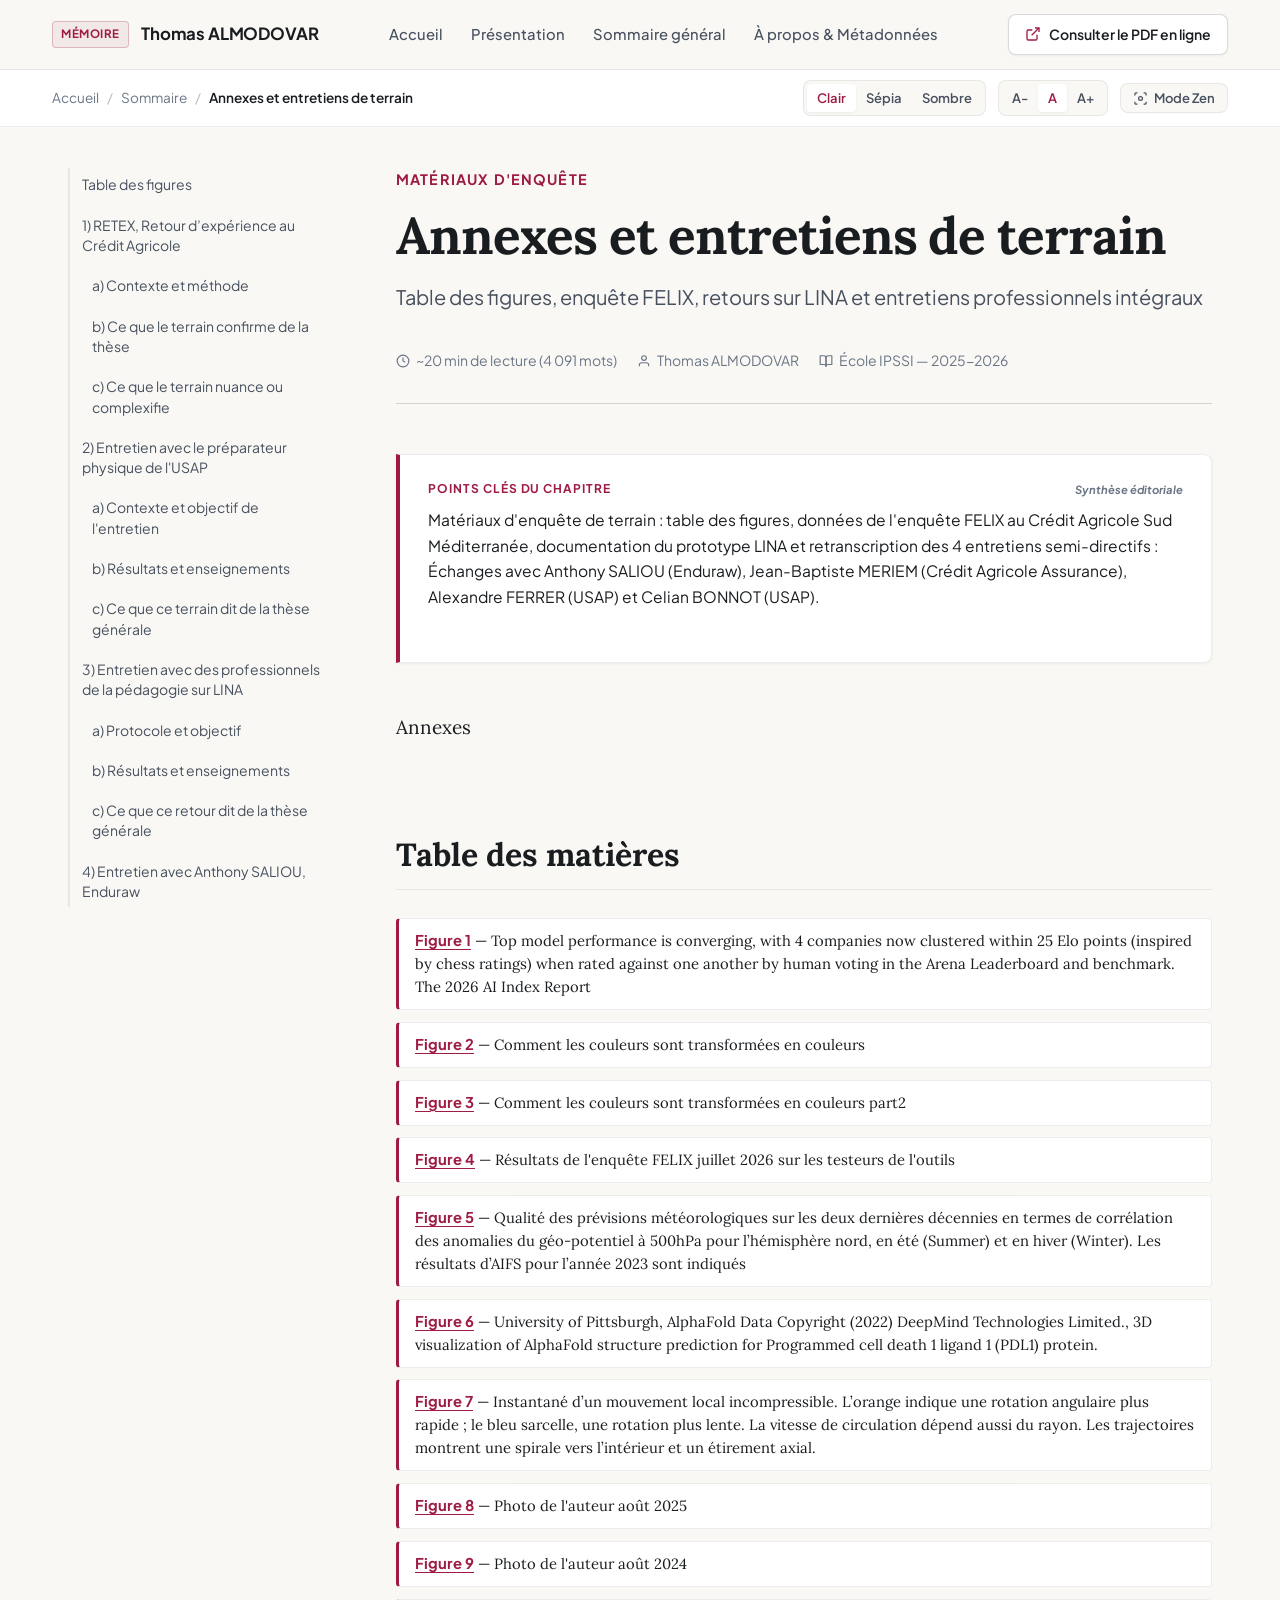
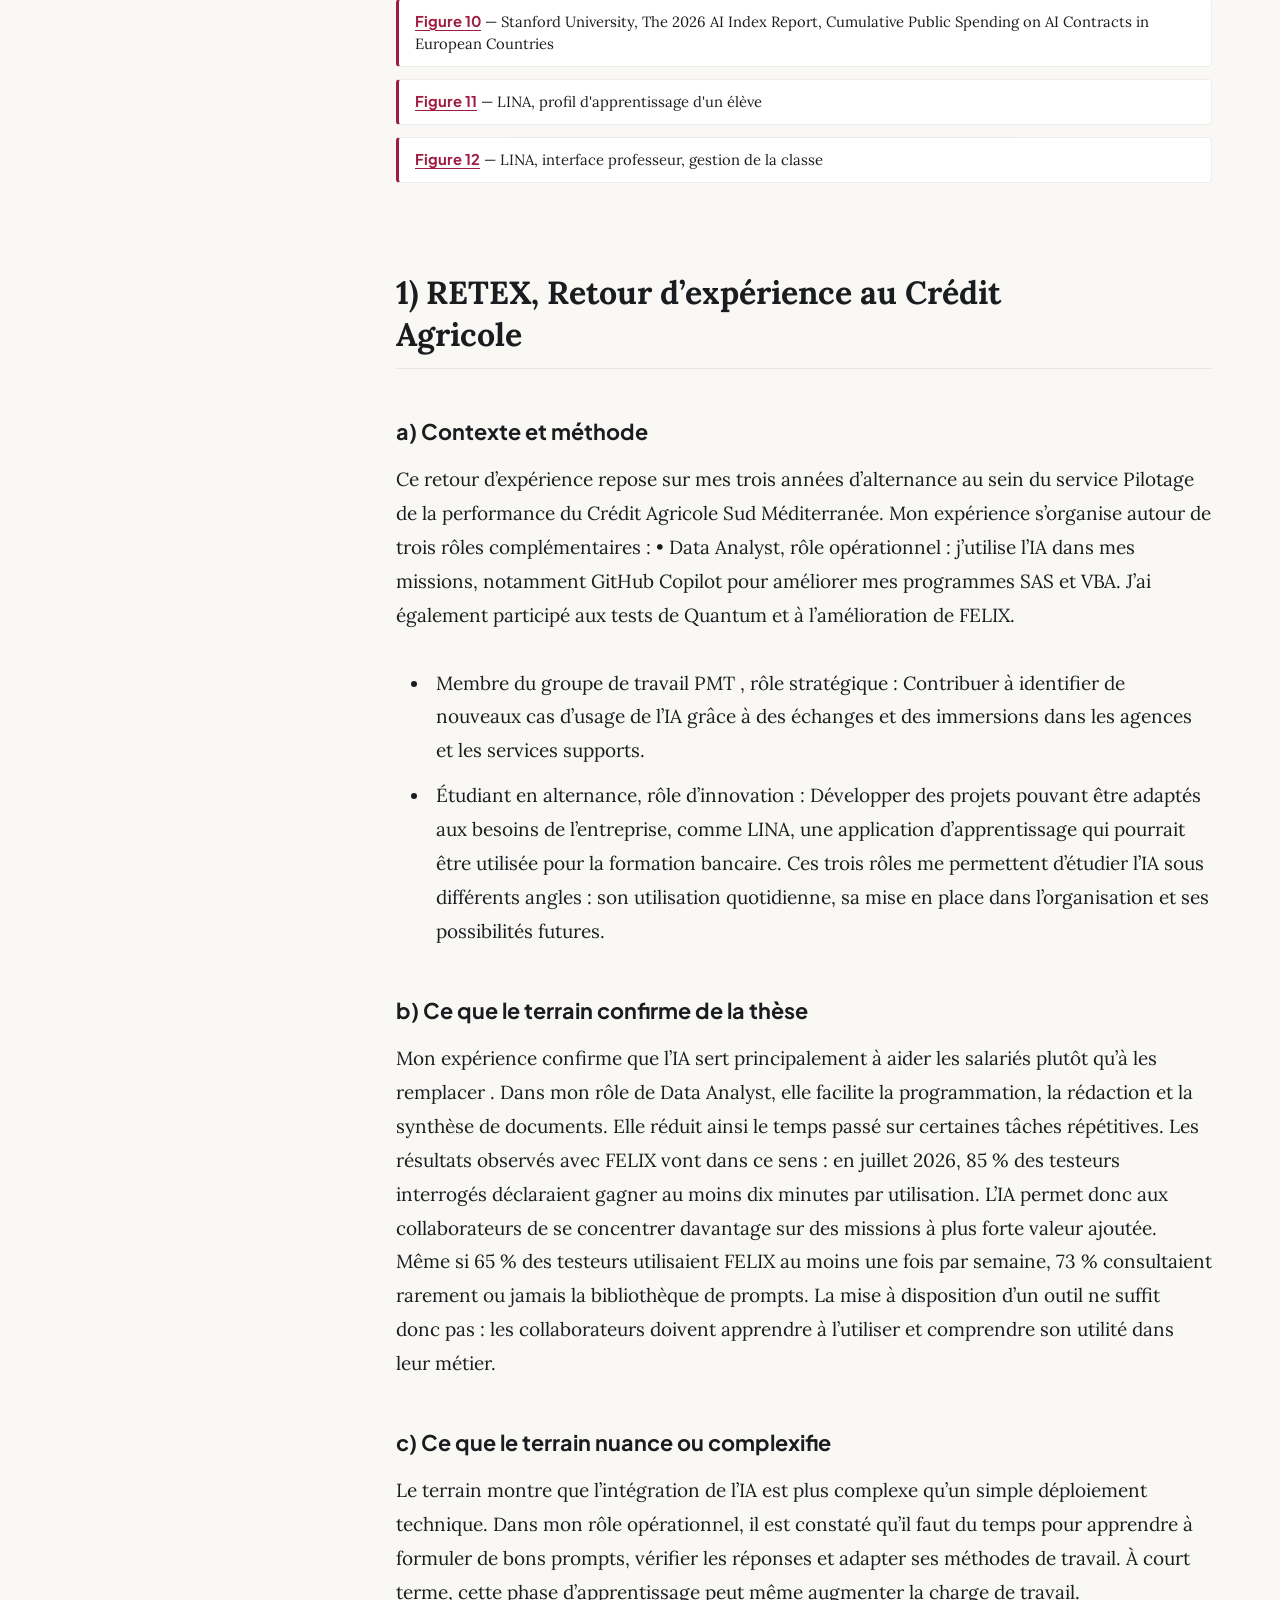
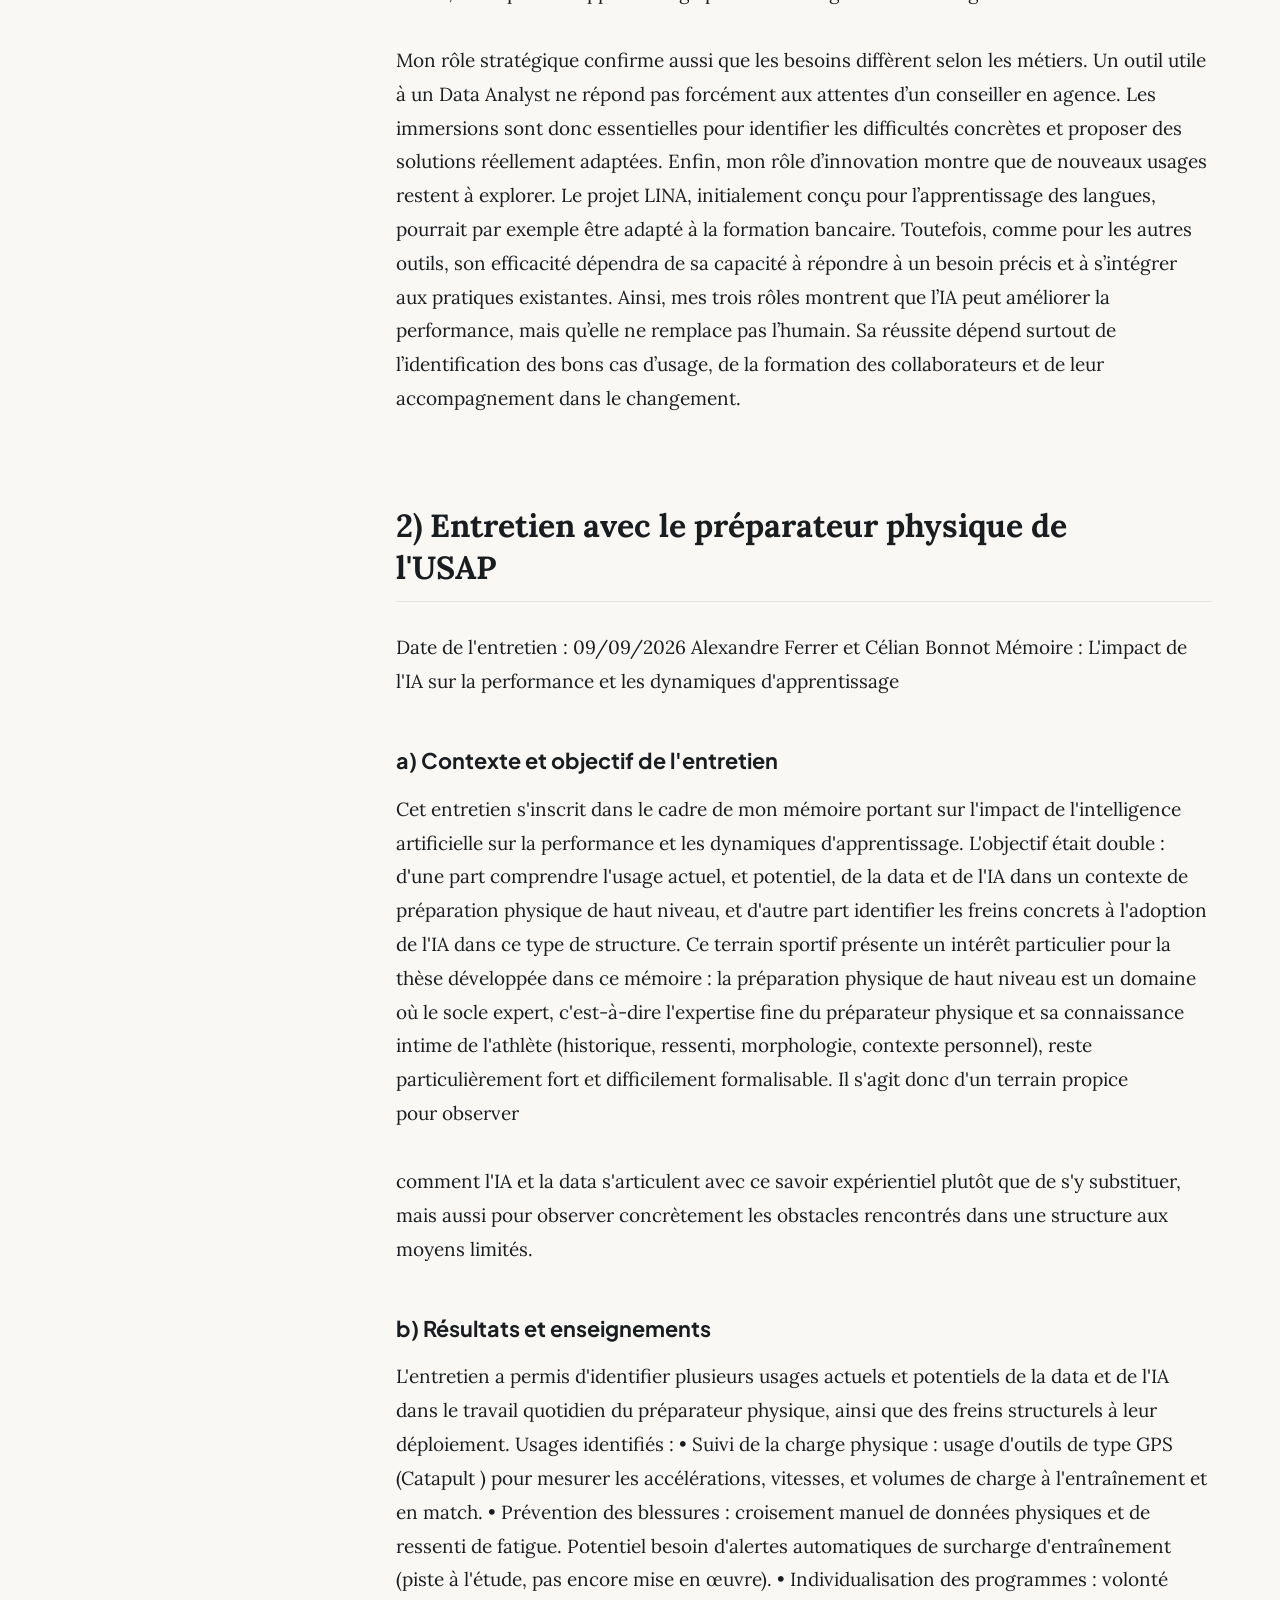
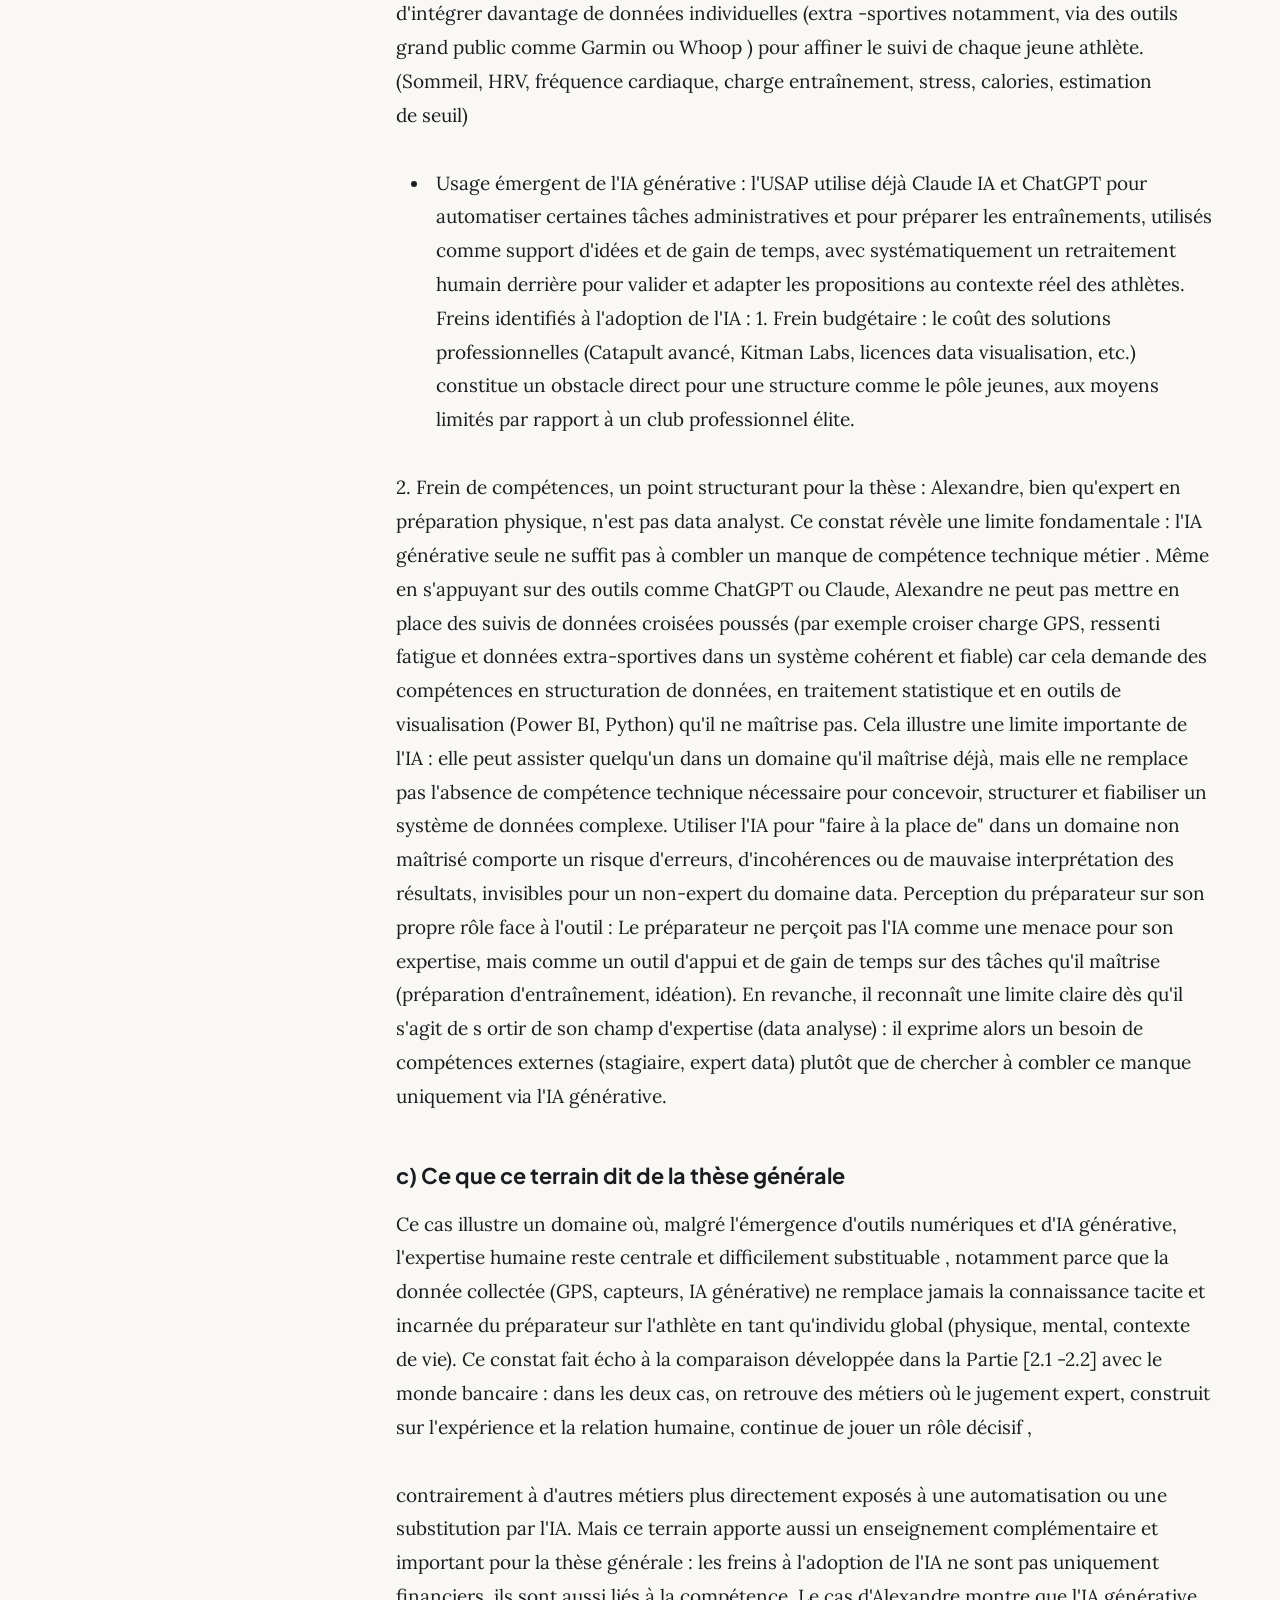
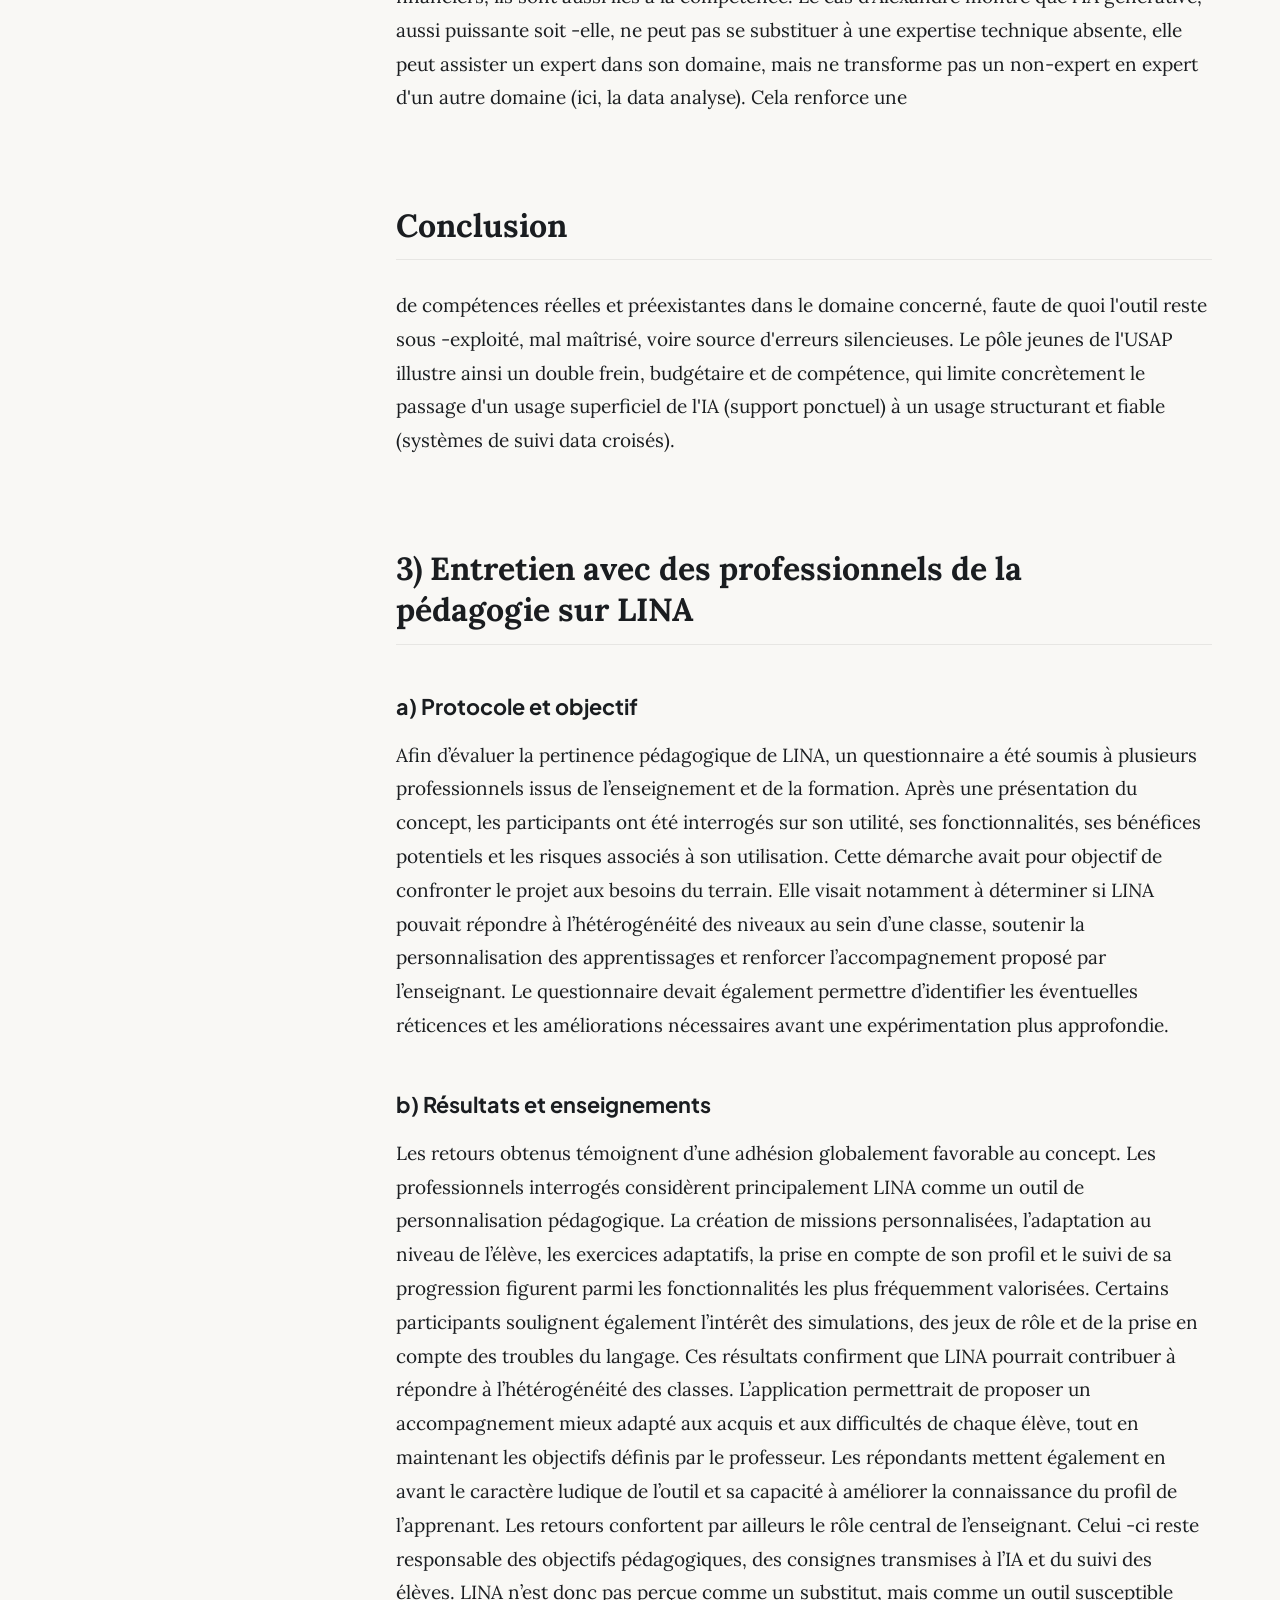
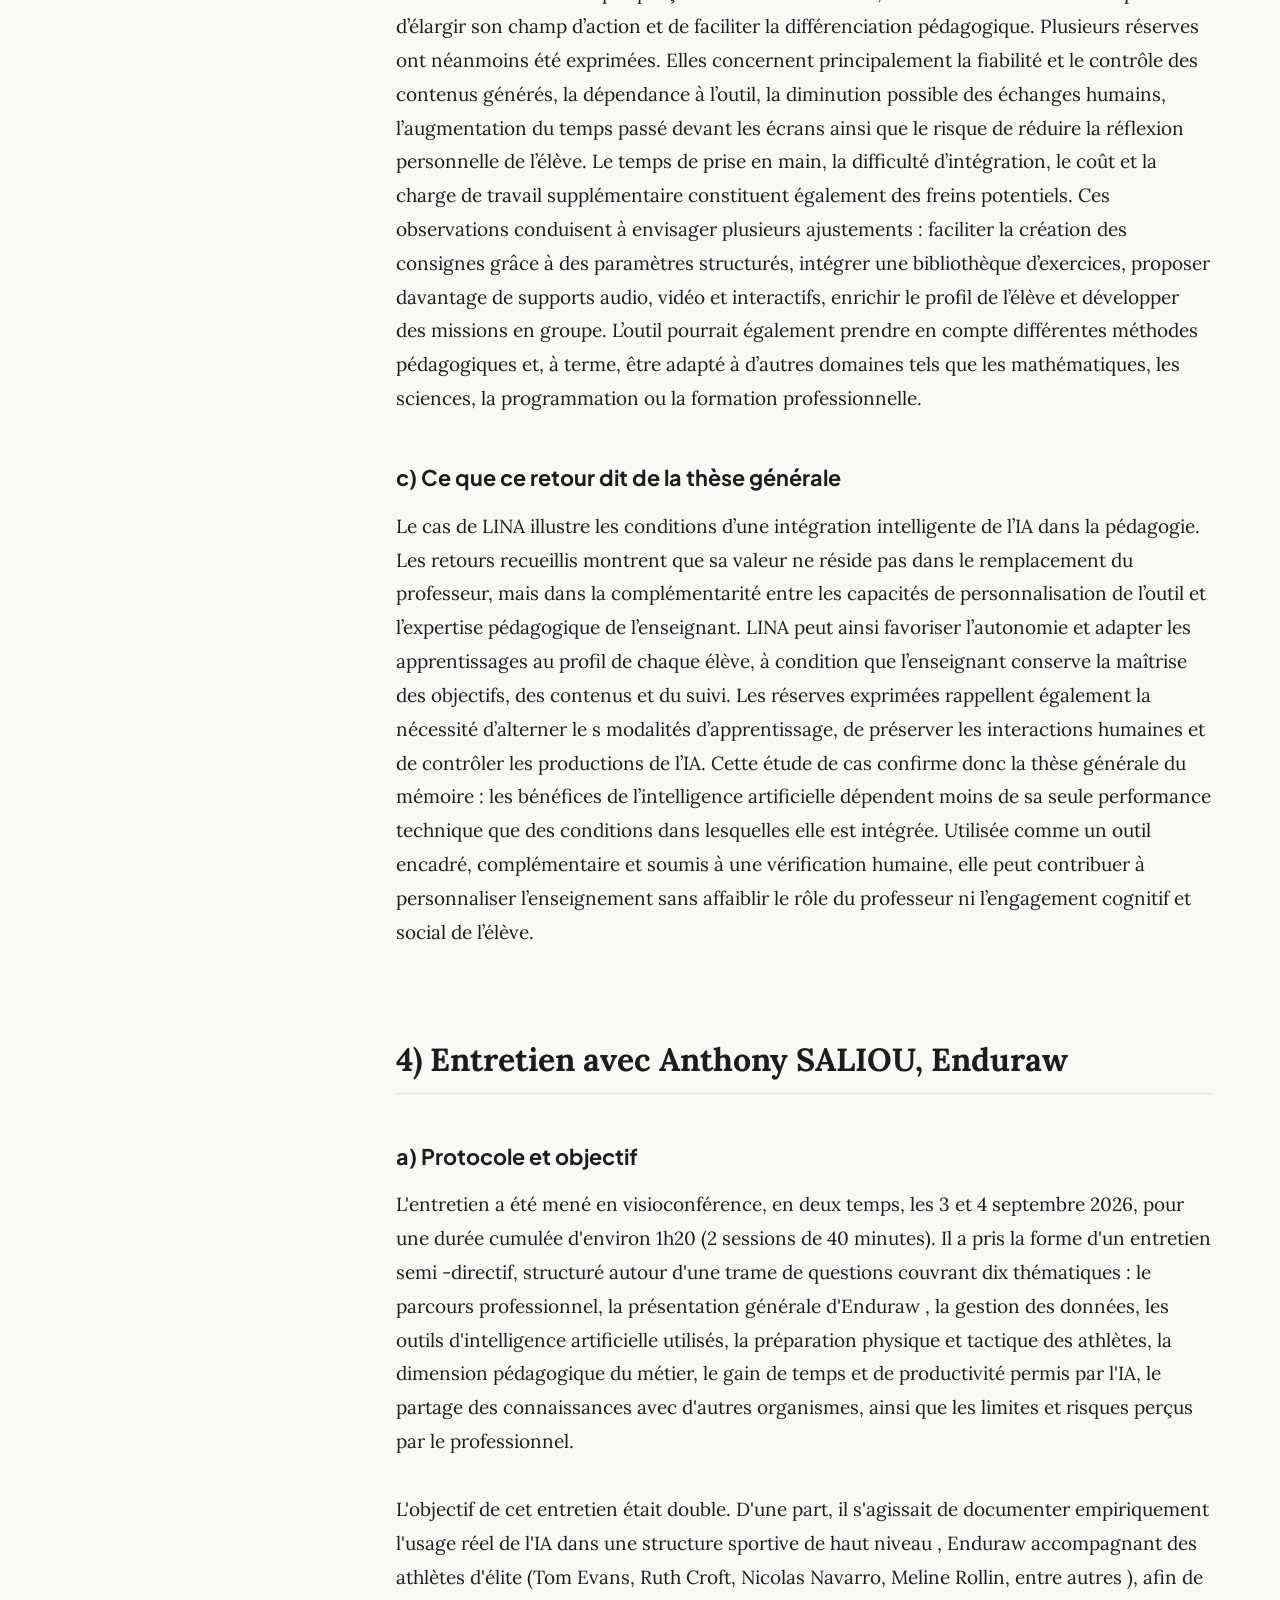
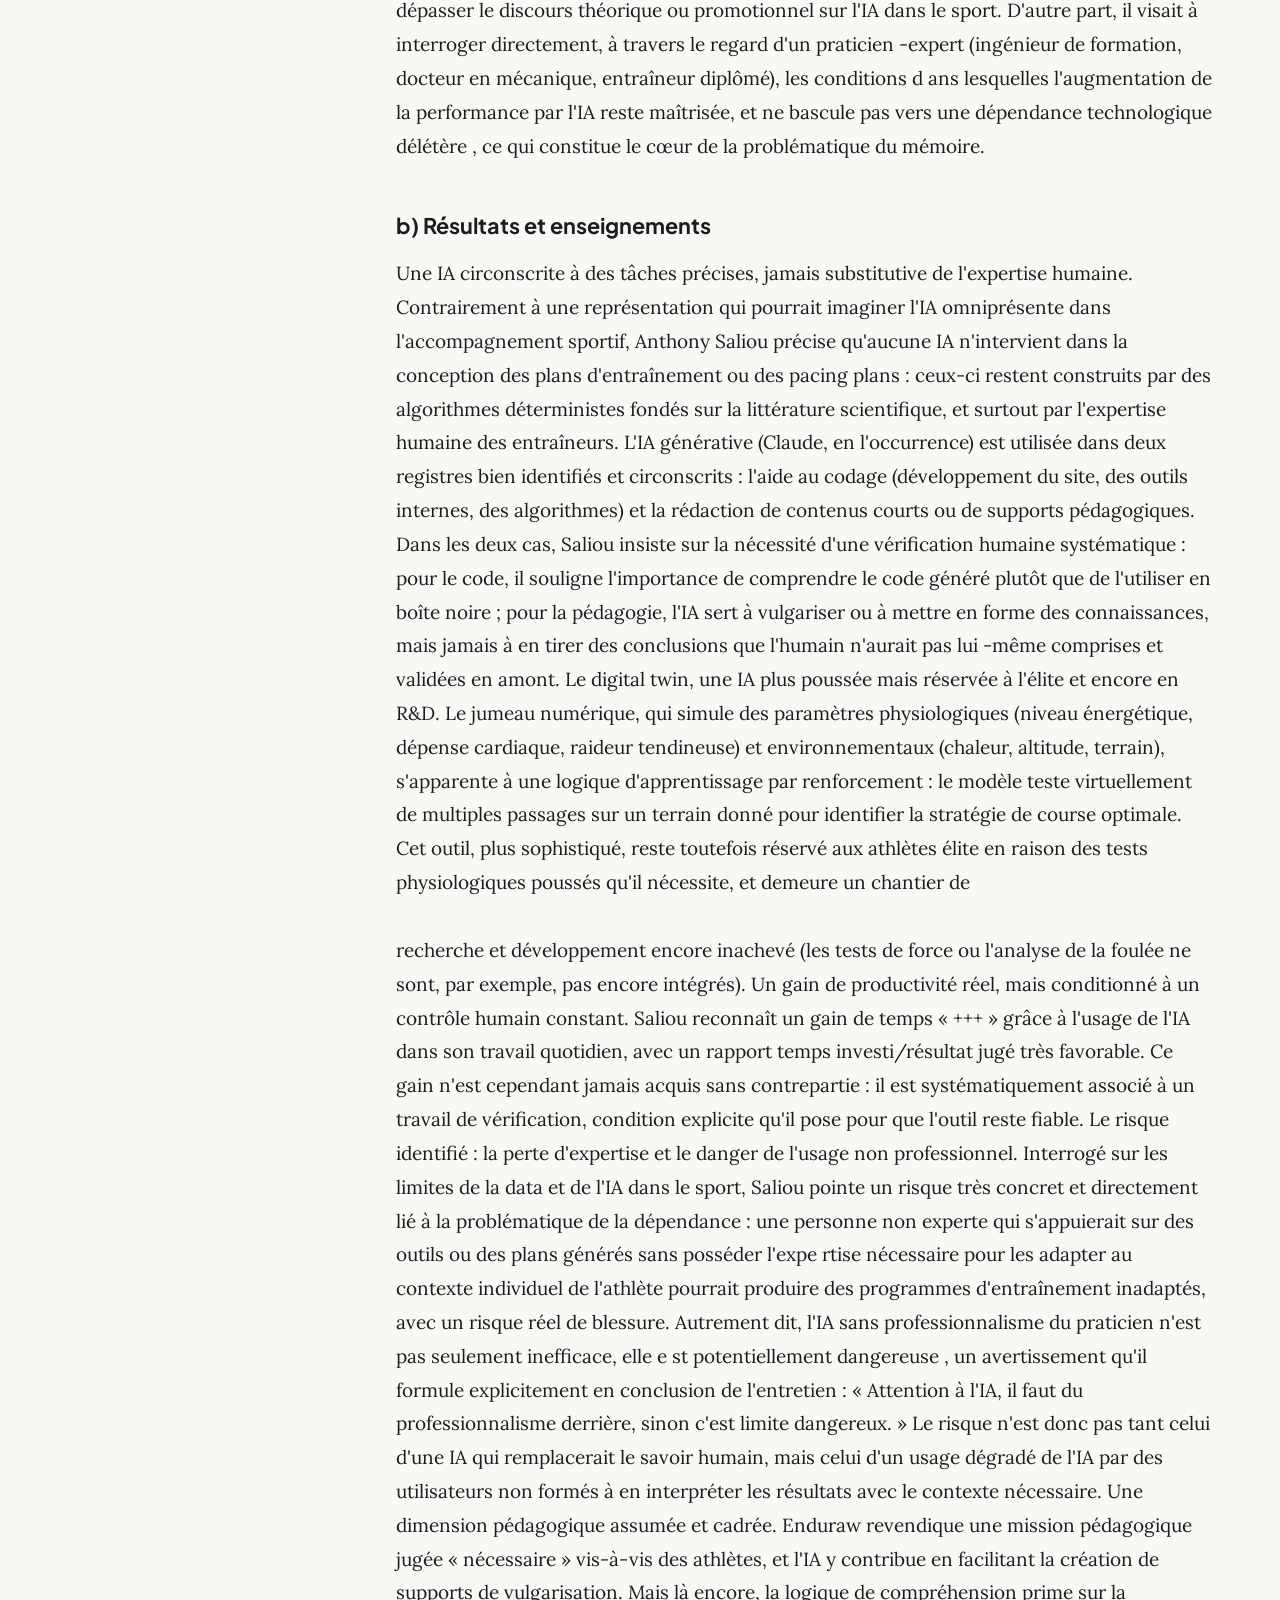
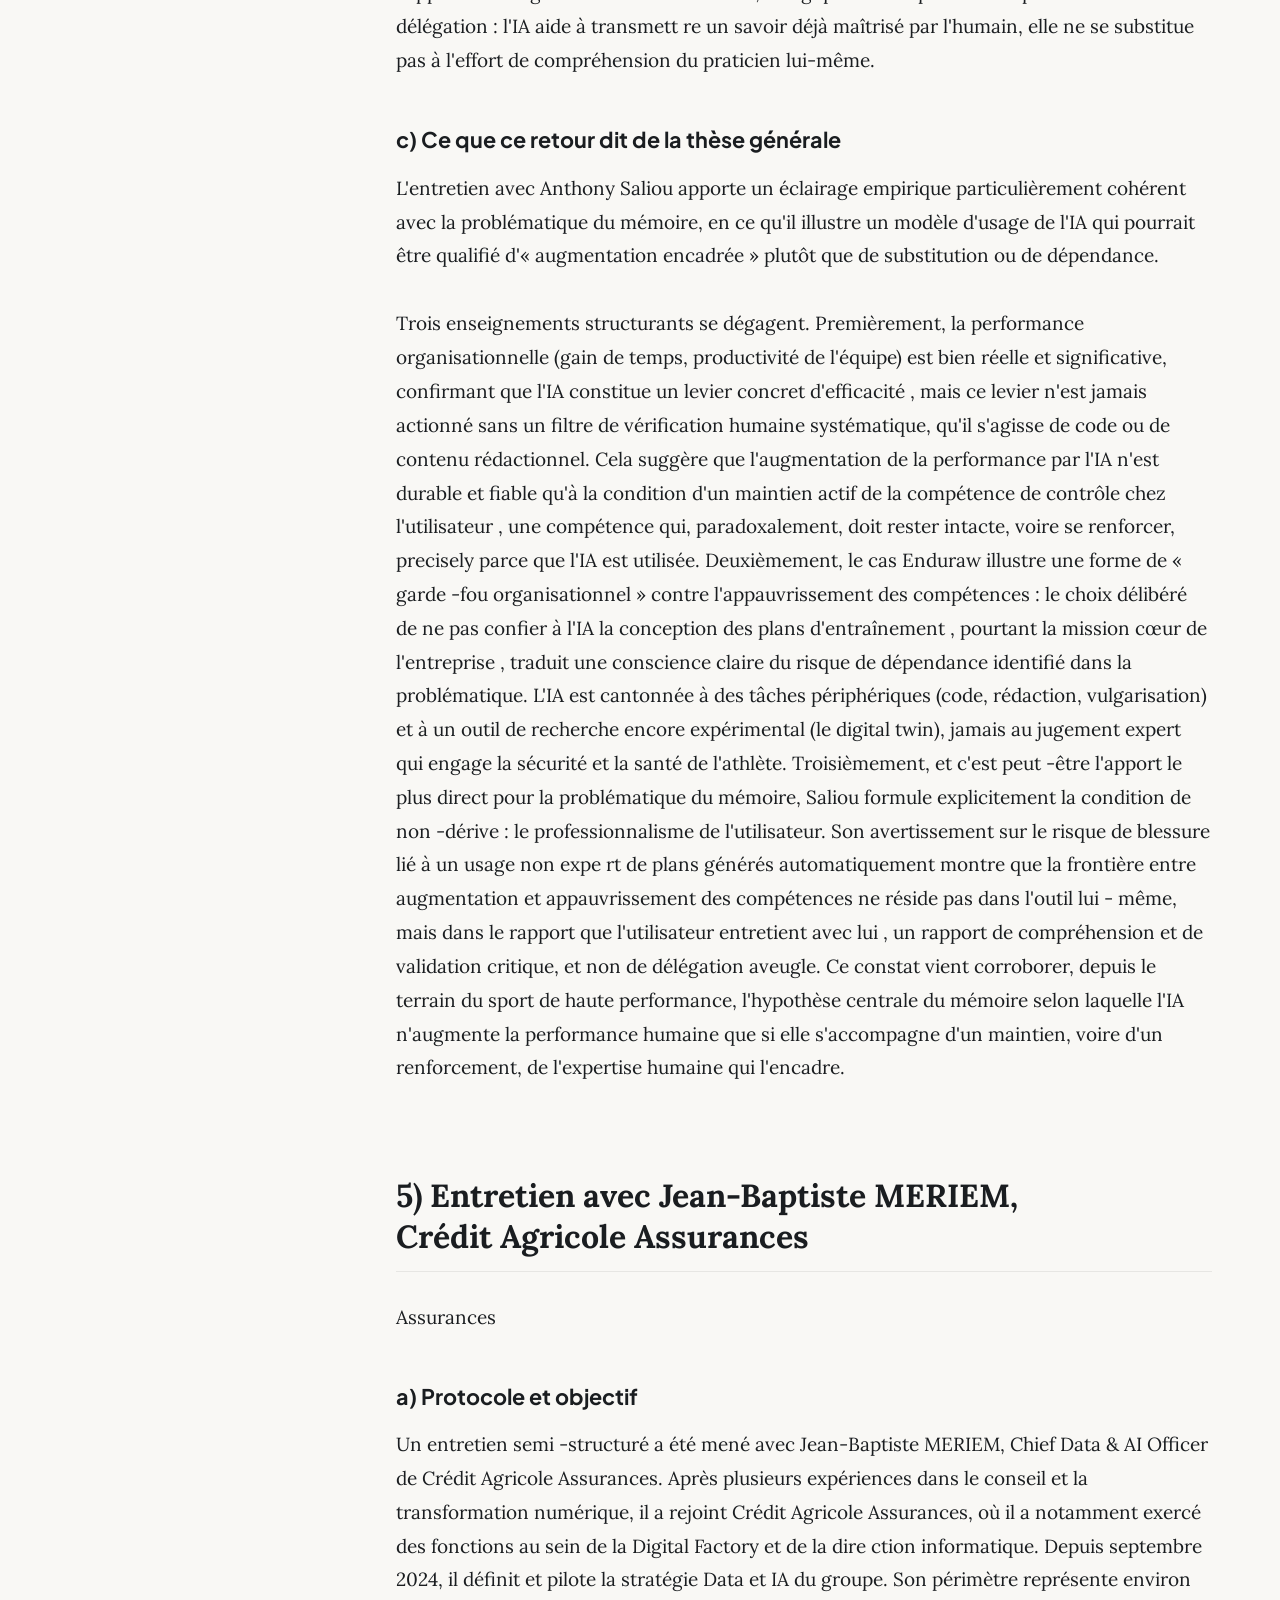
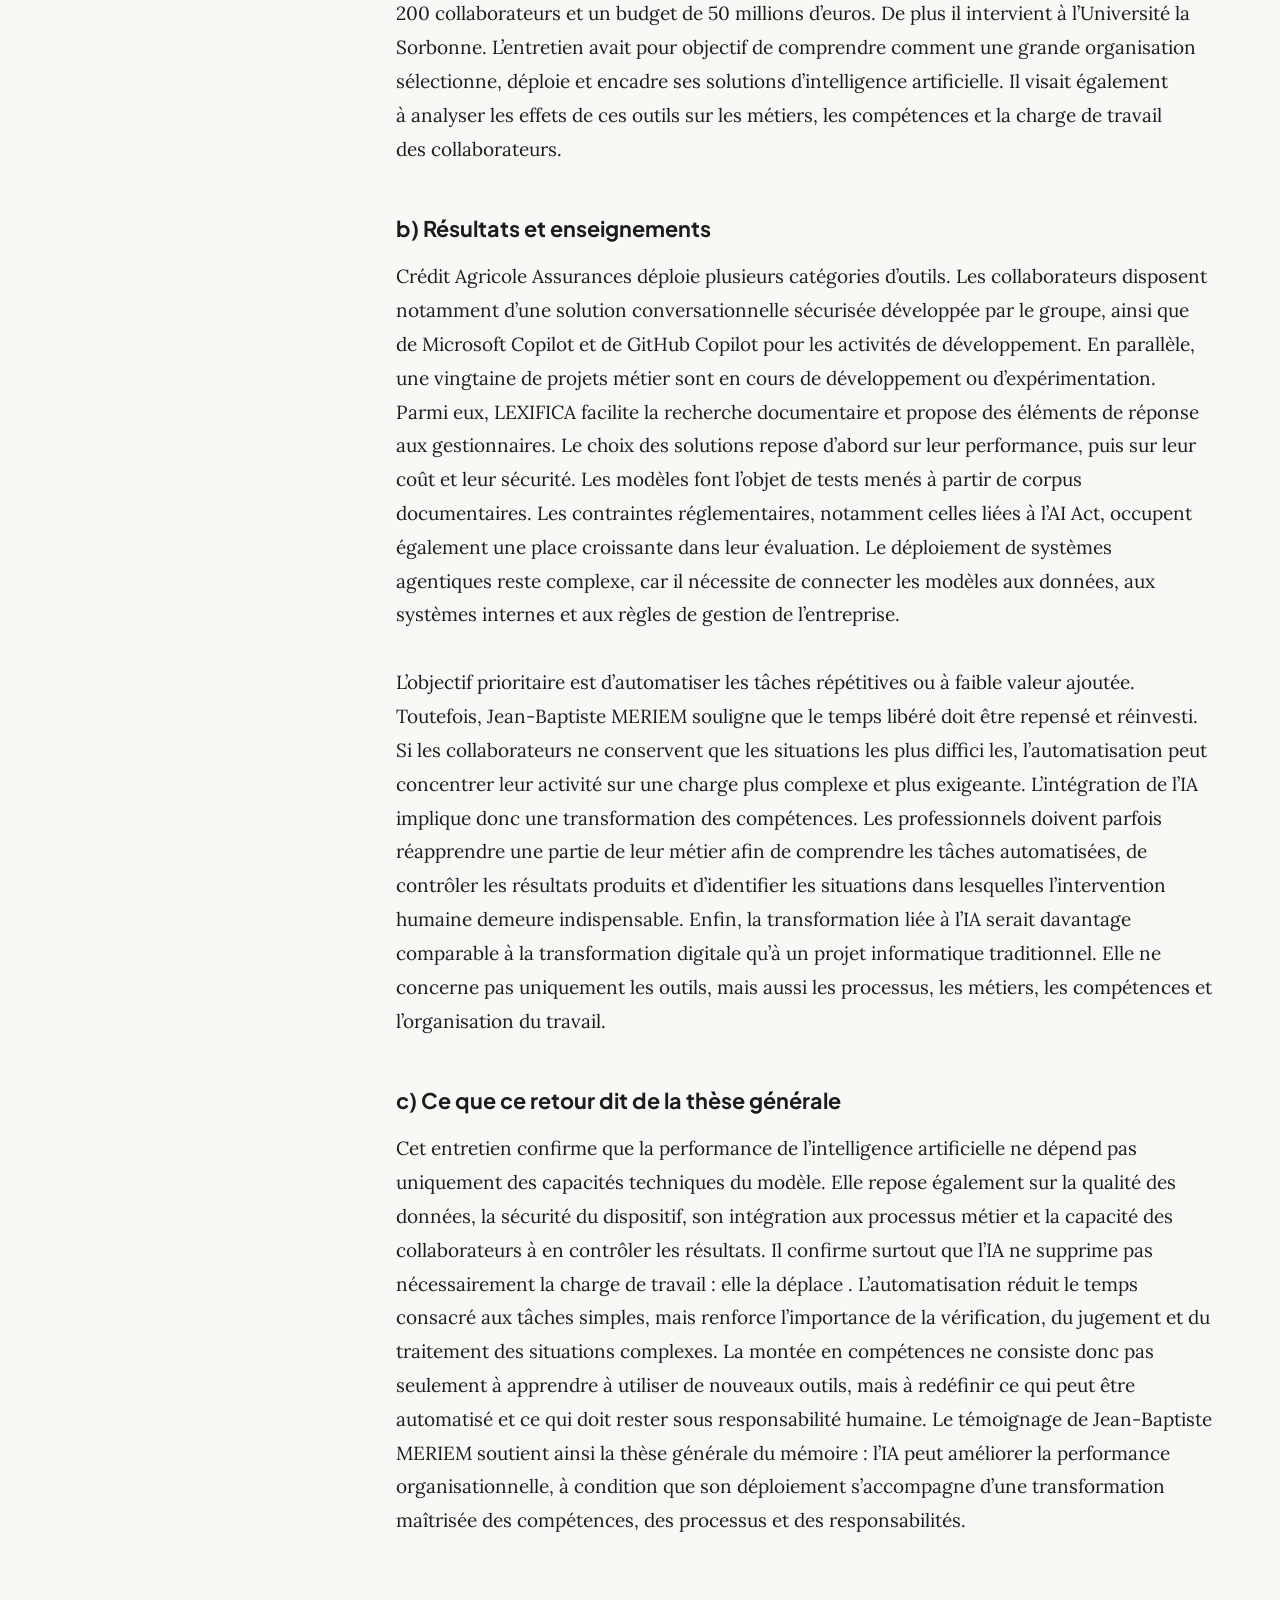
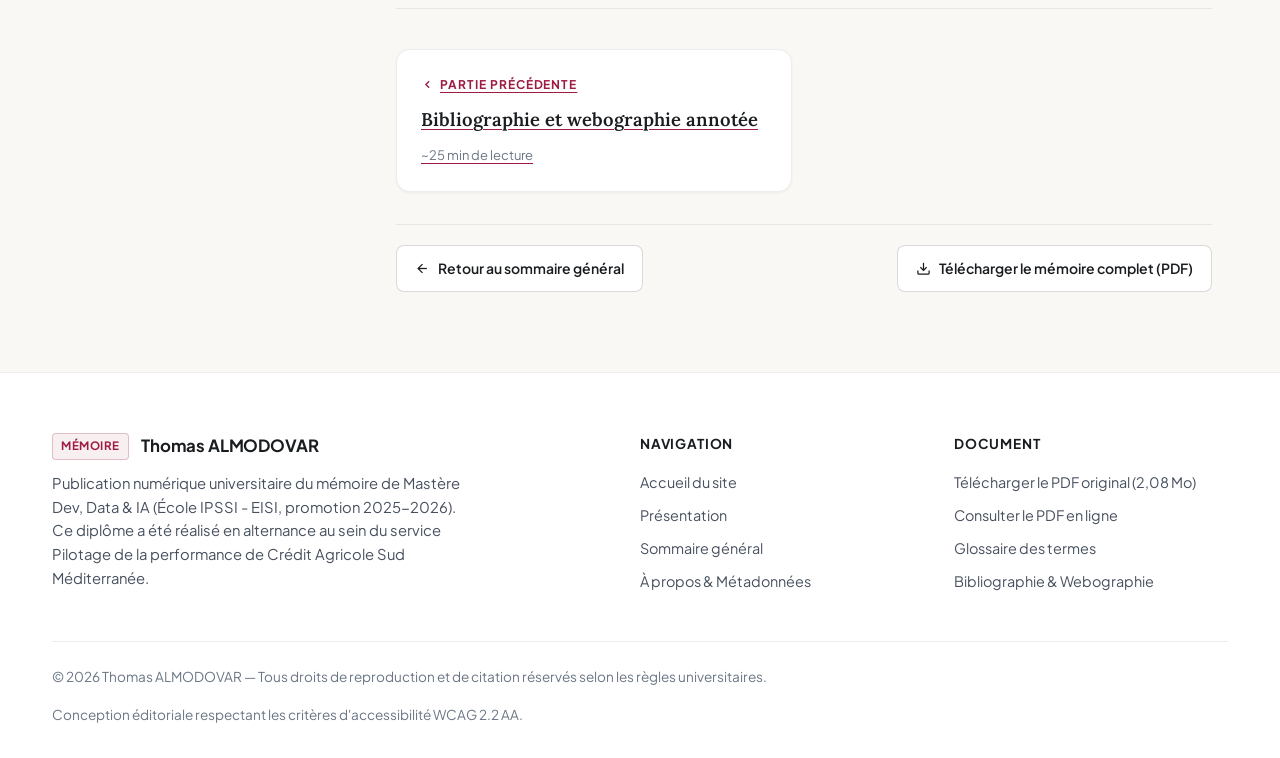
==== commit cedbdad8: "Integration des figures dans les chapitres et saut de ligne pour les sources citees" ====
--- a/lecture/annexes.html
+++ b/lecture/annexes.html
@@ -167,18 +167,18 @@
       <article class="chapter-body-text">
         <p>Annexes</p>
 <h2 id="ann-figures">Table des matières</h2>
-<p class="figure-item"><strong>Figure 1</strong> — Top model performance is converging, with 4 companies now clustered within 25 Elo points (inspired by chess ratings) when rated against one another by human voting in the Arena Leaderboard and benchmark. The 2026 AI Index Report ............ 6</p>
-<p class="figure-item"><strong>Figure 2</strong> — Comment les couleurs sont transformées en couleurs1 .............................. 7</p>
-<p class="figure-item"><strong>Figure 3</strong> — Comment les couleurs sont transformées en couleurs part21 ..................... 7</p>
-<p class="figure-item"><strong>Figure 4</strong> — Résultats de l&#x27;enquête FELIX juillet 2026 sur les testeurs de l&#x27;outils ........ 18</p>
-<p class="figure-item"><strong>Figure 5</strong> — Qualité des prévisions météorologiques sur les deux dernières décennies en termes de corrélation des anomalies du géo-potentiel à 500hPa pour l’hémisphère nord, en été (Summer) et en hiver (Winter). Les résultats d’AIFS pour l’année 2023 sont indiqué .............................................................................................................. 23</p>
-<p class="figure-item"><strong>Figure 6</strong> — University of Pittsburgh,AlphaFold Data Copyright (2022) DeepMind Technologies Limited., 3D visualization of AlphaFold structure prediction for Programmed cell death 1 ligand 1 (PDL1) protein.4.................................................. 26</p>
-<p class="figure-item"><strong>Figure 7</strong> — Instantané d’un mouvement local incompressible. L’orange indique une rotation angulaire plus rapide ; le bleu sarcelle, une rotation plus lente. La vitesse de circulation dépend aussi du rayon. Les trajectoires montrent une spirale vers l’intérieur et un étirement axial.5 ............................................................................................... 28</p>
-<p class="figure-item"><strong>Figure 8</strong> — Photo de l&#x27;auteur août 2025 ..................................................................... 44</p>
-<p class="figure-item"><strong>Figure 9</strong> — Photo de l&#x27;auteur août 2024 ..................................................................... 44</p>
-<p class="figure-item"><strong>Figure 10</strong> — Stanford University, The 2026 AI Index Report, Cumulative Public Spending on AI Contracts in European Countries .................................................................... 62</p>
-<p class="figure-item"><strong>Figure 11</strong> — LINA, profil d&#x27;apprentissage d&#x27;un élève .................................................. 69</p>
-<p class="figure-item"><strong>Figure 12</strong> — LINA, interface professeur, gestion de la classe .................................... 69</p>
+<p class="figure-item"><a href="partie-0.html#fig-1"><strong>Figure 1</strong></a> — Top model performance is converging, with 4 companies now clustered within 25 Elo points (inspired by chess ratings) when rated against one another by human voting in the Arena Leaderboard and benchmark. The 2026 AI Index Report</p>
+<p class="figure-item"><a href="partie-0.html#fig-2"><strong>Figure 2</strong></a> — Comment les couleurs sont transformées en couleurs</p>
+<p class="figure-item"><a href="partie-0.html#fig-3"><strong>Figure 3</strong></a> — Comment les couleurs sont transformées en couleurs part2</p>
+<p class="figure-item"><a href="partie-1.html#fig-4"><strong>Figure 4</strong></a> — Résultats de l&#x27;enquête FELIX juillet 2026 sur les testeurs de l&#x27;outils</p>
+<p class="figure-item"><a href="partie-1.html#fig-5"><strong>Figure 5</strong></a> — Qualité des prévisions météorologiques sur les deux dernières décennies en termes de corrélation des anomalies du géo-potentiel à 500hPa pour l’hémisphère nord, en été (Summer) et en hiver (Winter). Les résultats d’AIFS pour l’année 2023 sont indiqués</p>
+<p class="figure-item"><a href="partie-1.html#fig-6"><strong>Figure 6</strong></a> — University of Pittsburgh, AlphaFold Data Copyright (2022) DeepMind Technologies Limited., 3D visualization of AlphaFold structure prediction for Programmed cell death 1 ligand 1 (PDL1) protein.</p>
+<p class="figure-item"><a href="partie-1.html#fig-7"><strong>Figure 7</strong></a> — Instantané d’un mouvement local incompressible. L’orange indique une rotation angulaire plus rapide ; le bleu sarcelle, une rotation plus lente. La vitesse de circulation dépend aussi du rayon. Les trajectoires montrent une spirale vers l’intérieur et un étirement axial.</p>
+<p class="figure-item"><a href="partie-2.html#fig-8"><strong>Figure 8</strong></a> — Photo de l&#x27;auteur août 2025</p>
+<p class="figure-item"><a href="partie-2.html#fig-9"><strong>Figure 9</strong></a> — Photo de l&#x27;auteur août 2024</p>
+<p class="figure-item"><a href="partie-3.html#fig-10"><strong>Figure 10</strong></a> — Stanford University, The 2026 AI Index Report, Cumulative Public Spending on AI Contracts in European Countries</p>
+<p class="figure-item"><a href="partie-3.html#fig-11"><strong>Figure 11</strong></a> — LINA, profil d&#x27;apprentissage d&#x27;un élève</p>
+<p class="figure-item"><a href="partie-3.html#fig-12"><strong>Figure 12</strong></a> — LINA, interface professeur, gestion de la classe</p>
 <h2 id="ann-retex">1) RETEX, Retour d’expérience au Crédit Agricole</h2>
 <h3 id="ann-retex-a">a) Contexte et méthode</h3>
 <p>Ce retour d’expérience repose sur mes trois années d’alternance au sein du service Pilotage de la performance du Crédit Agricole Sud Méditerranée. Mon expérience s’organise autour de trois rôles complémentaires : • Data Analyst, rôle opérationnel : j’utilise l’IA dans mes missions, notamment GitHub Copilot pour améliorer mes programmes SAS et VBA. J’ai également participé aux tests de Quantum et à l’amélioration de FELIX.</p>
--- a/css/reader.css
+++ b/css/reader.css
@@ -390,34 +390,145 @@
   text-decoration-thickness: 2px;
 }
 
-/* Éléments de figures (annexes & texte) */
+/* ==========================================================================
+   FIGURES ET ILLUSTRATIONS DANS LES CHAPITRES
+   ========================================================================== */
+
+.reader-figure-card {
+  margin: 2.5rem 0;
+  background: var(--bg-surface);
+  border: 1px solid var(--border-subtle);
+  border-radius: var(--radius-lg);
+  overflow: hidden;
+  box-shadow: var(--shadow-sm);
+  transition: transform var(--transition-normal), box-shadow var(--transition-normal), border-color var(--transition-normal);
+}
+
+.reader-figure-card:hover {
+  border-color: var(--accent-border);
+  box-shadow: var(--shadow-md);
+}
+
+.figure-img-container {
+  display: flex;
+  align-items: center;
+  justify-content: center;
+  background: rgba(0, 0, 0, 0.2);
+  padding: 20px;
+  overflow: hidden;
+}
+
+[data-theme="light"] .figure-img-container {
+  background: rgba(241, 245, 249, 0.7);
+}
+
+[data-theme="sepia"] .figure-img-container {
+  background: rgba(238, 232, 213, 0.7);
+}
+
+.figure-img {
+  max-width: 100%;
+  height: auto;
+  max-height: 580px;
+  object-fit: contain;
+  border-radius: var(--radius-sm);
+  display: block;
+  margin: 0 auto;
+  box-shadow: 0 4px 14px rgba(0, 0, 0, 0.08);
+}
+
+.figure-caption {
+  padding: 14px 20px;
+  font-family: var(--font-sans);
+  font-size: 0.9rem;
+  line-height: 1.6;
+  color: var(--text-secondary);
+  border-top: 1px solid var(--border-subtle);
+  background: var(--bg-surface);
+}
+
+.figure-caption strong {
+  color: var(--accent);
+  font-weight: 700;
+}
+
+/* Éléments de la table des figures dans les annexes */
 .reader-content .figure-item {
-  margin-top: 0.7em;
-  margin-bottom: 0.7em;
+  margin-top: 0.6em;
+  margin-bottom: 0.8em;
   padding: 10px 16px;
-  background: var(--bg-surface-elevated);
+  background: var(--bg-surface);
+  border: 1px solid var(--border-subtle);
   border-left: 3px solid var(--accent);
   border-radius: var(--radius-sm);
-  font-size: 0.95rem;
+  font-size: 0.925rem;
   line-height: 1.55;
   display: block;
+  transition: all var(--transition-fast);
+}
+
+.reader-content .figure-item:hover {
+  background: var(--accent-light);
+  border-color: var(--accent-border);
+  transform: translateX(3px);
 }
 
 .reader-content .figure-item strong {
   color: var(--accent);
   font-family: var(--font-sans);
   font-weight: 700;
+}
+
+.reader-content .figure-item a {
+  color: var(--accent) !important;
+  text-decoration: none;
+}
+
+.reader-content .figure-item a:hover {
+  text-decoration: underline;
 }
 
 .reader-content .figure-callout {
   margin: 1.4em 0;
   padding: 12px 18px;
-  background: var(--bg-surface-elevated);
+  background: var(--bg-surface);
+  border: 1px solid var(--border-subtle);
   border-left: 4px solid var(--accent-border);
   border-radius: 0 var(--radius-sm) var(--radius-sm) 0;
   font-size: 0.925rem;
-  font-style: italic;
-  color: var(--text-secondary);
+  color: var(--text-secondary);
+}
+
+/* ==========================================================================
+   SOURCES ET CITATIONS DE BAS DE SECTION / NOTES
+   ========================================================================== */
+
+.reader-content .source-citation {
+  margin-top: 0.5em !important;
+  margin-bottom: 0.5em !important;
+  padding: 10px 16px;
+  font-family: var(--font-sans);
+  font-size: 0.85rem;
+  line-height: 1.6;
+  color: var(--text-muted);
+  background: var(--bg-surface);
+  border: 1px solid var(--border-subtle);
+  border-left: 3px solid var(--border-medium);
+  border-radius: 0 var(--radius-sm) var(--radius-sm) 0;
+  word-break: break-word;
+  overflow-wrap: break-word;
+  transition: border-left-color var(--transition-fast), background var(--transition-fast), color var(--transition-fast);
+}
+
+.reader-content .source-citation:hover {
+  border-left-color: var(--accent);
+  background: var(--accent-light);
+  color: var(--text-secondary);
+}
+
+.reader-content .source-citation a {
+  color: var(--accent) !important;
+  word-break: break-all;
 }
 
 /* Bouton Copier le lien de section */
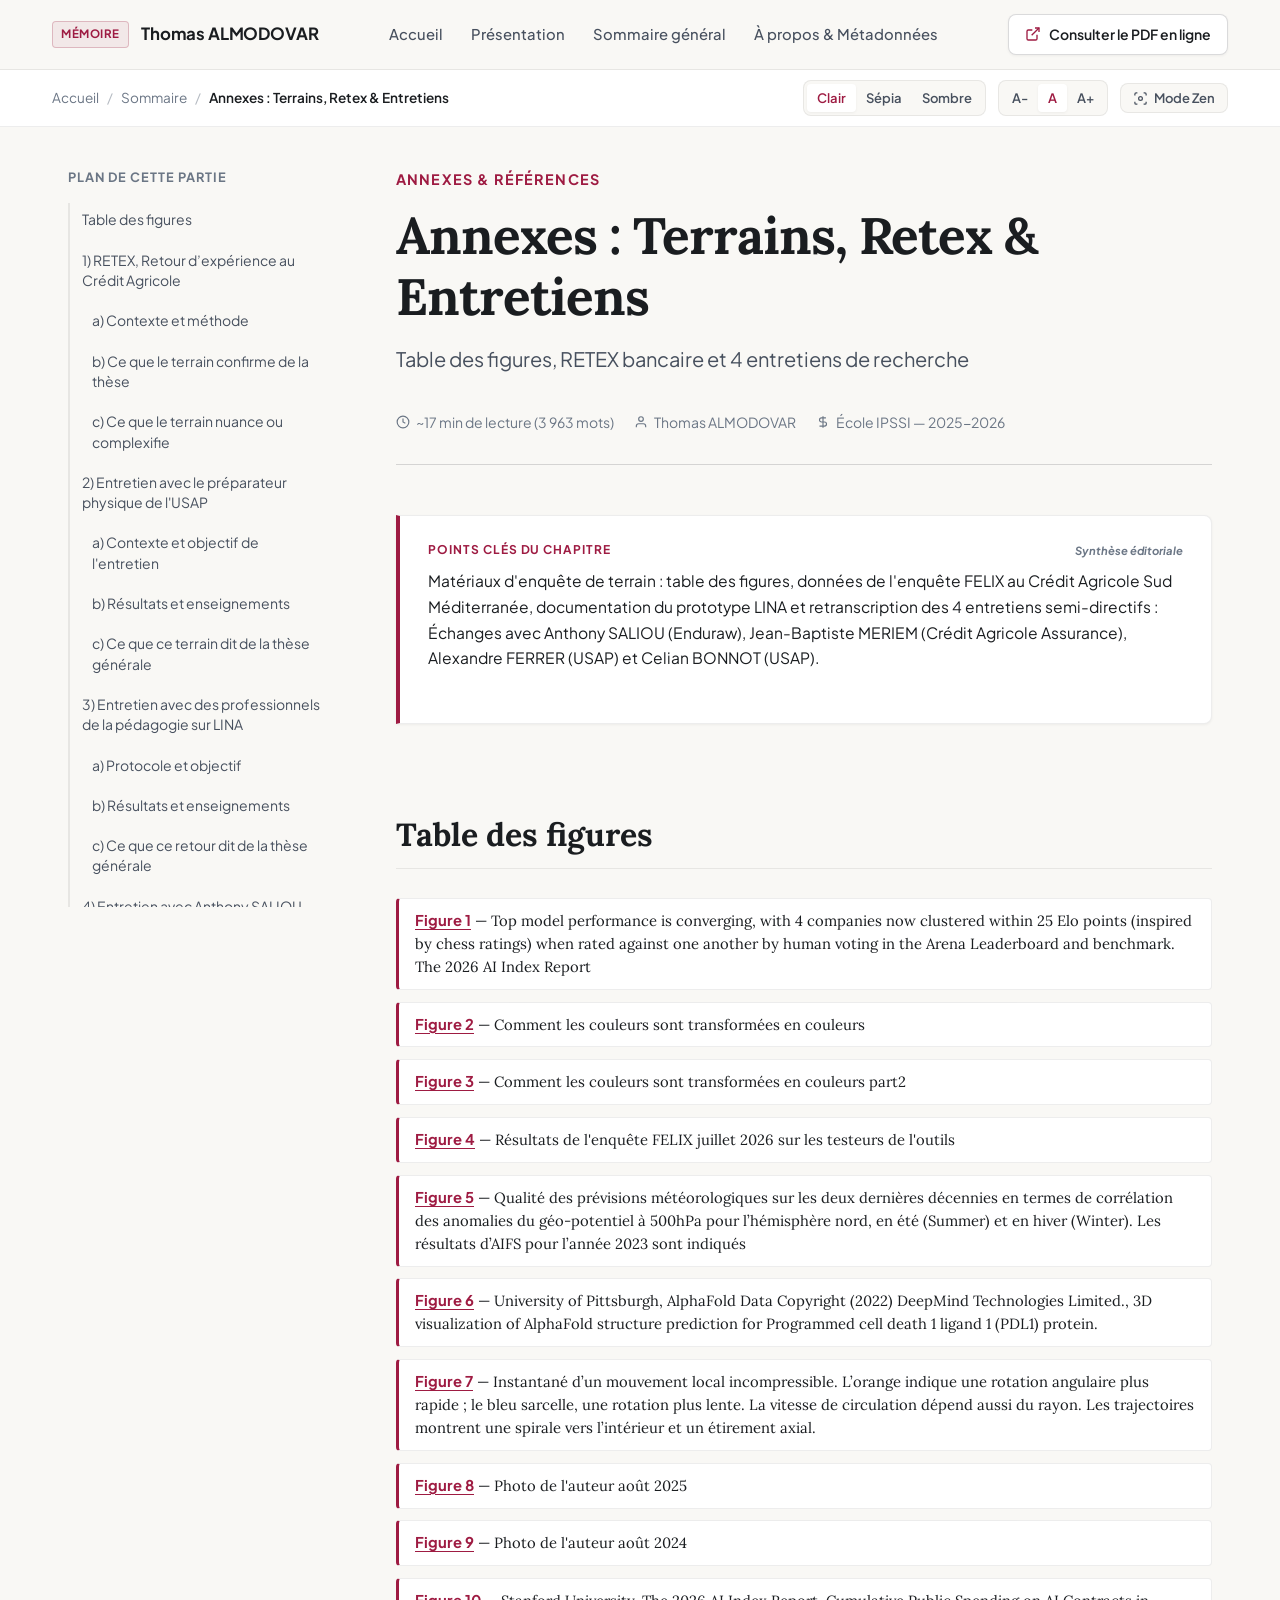
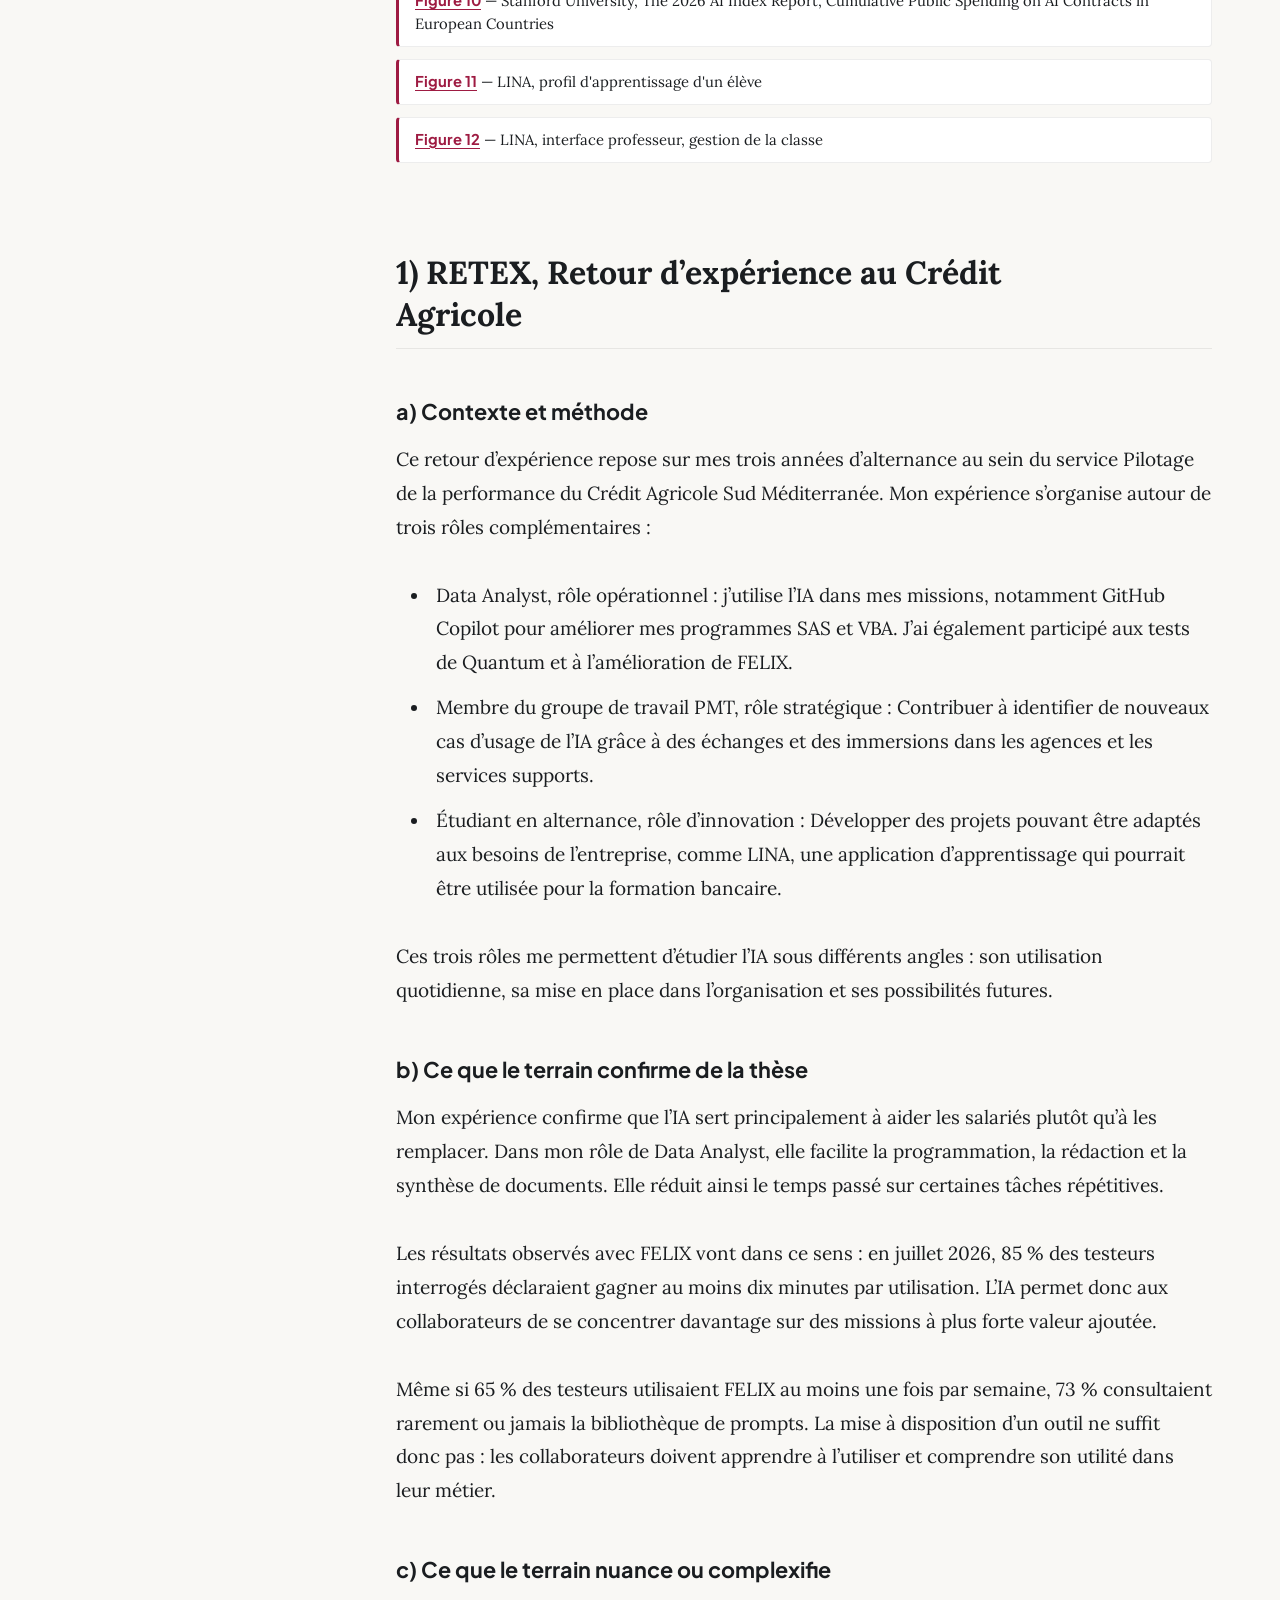
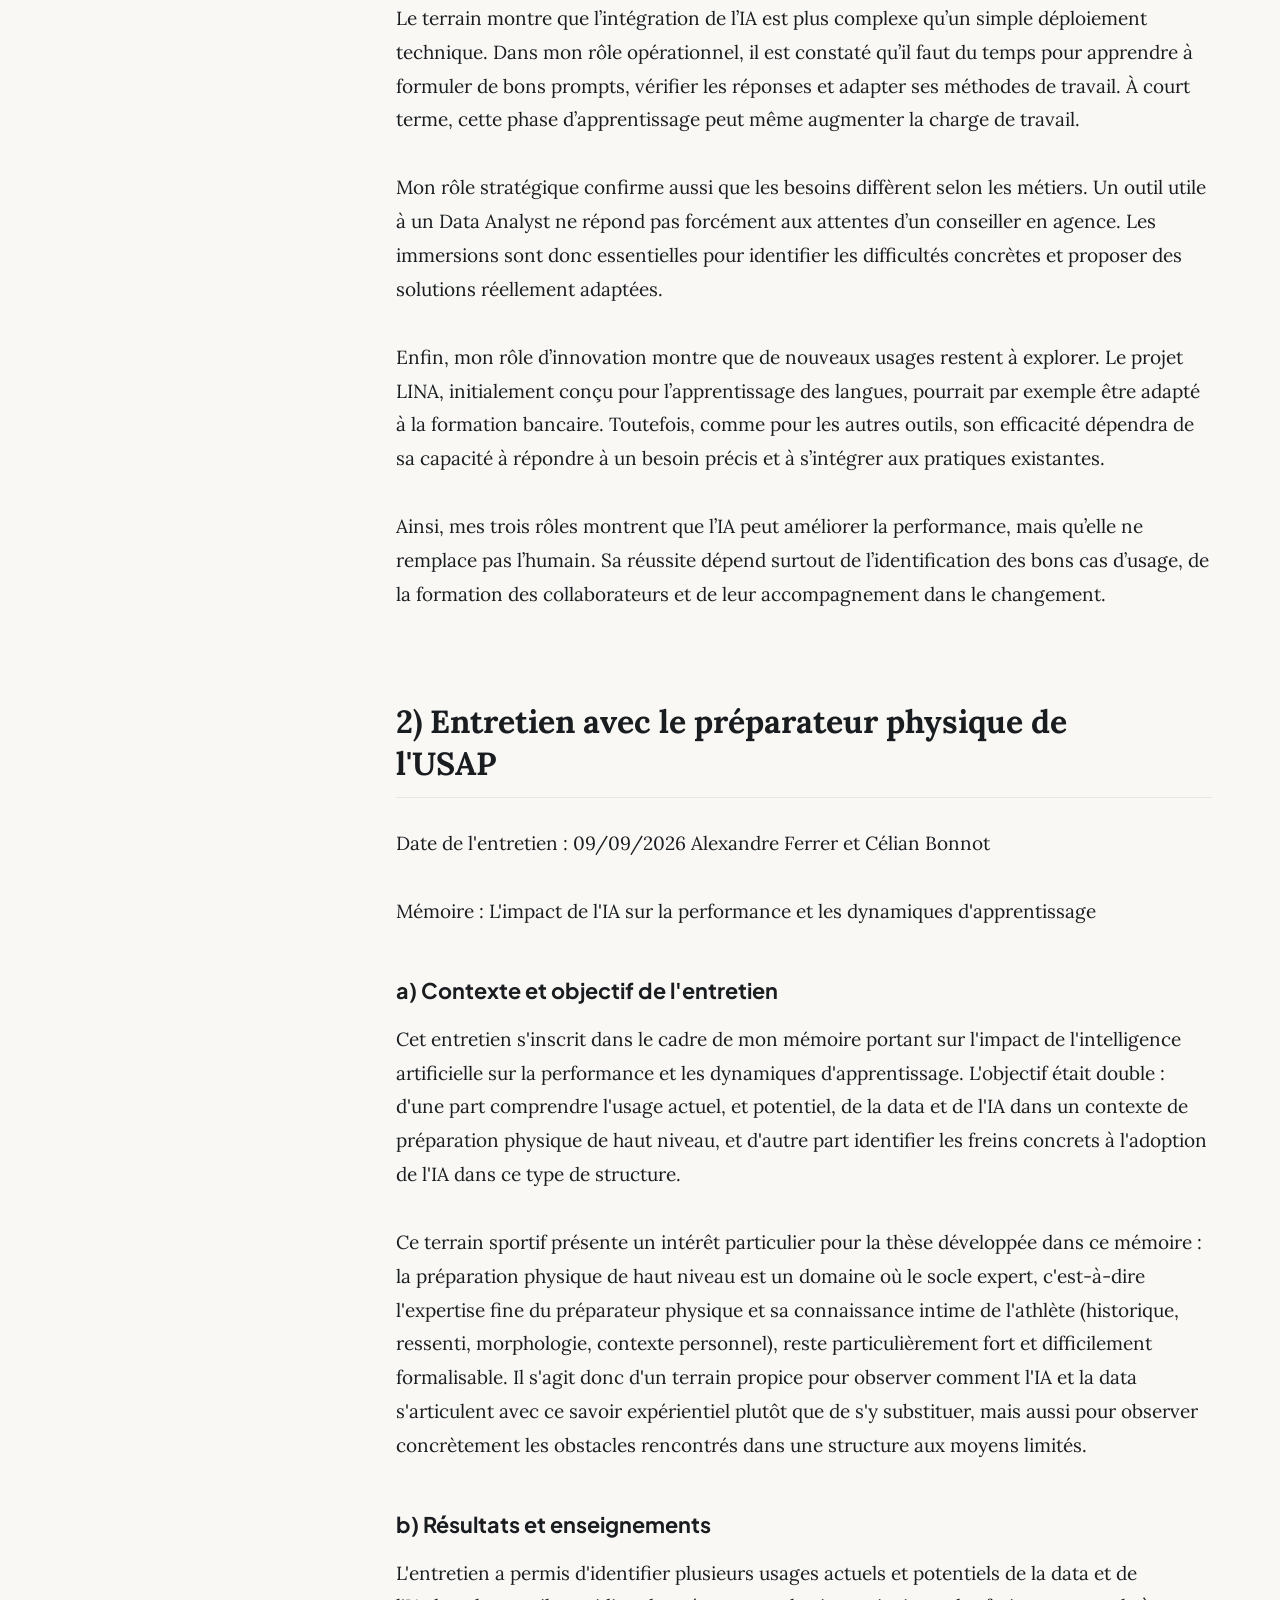
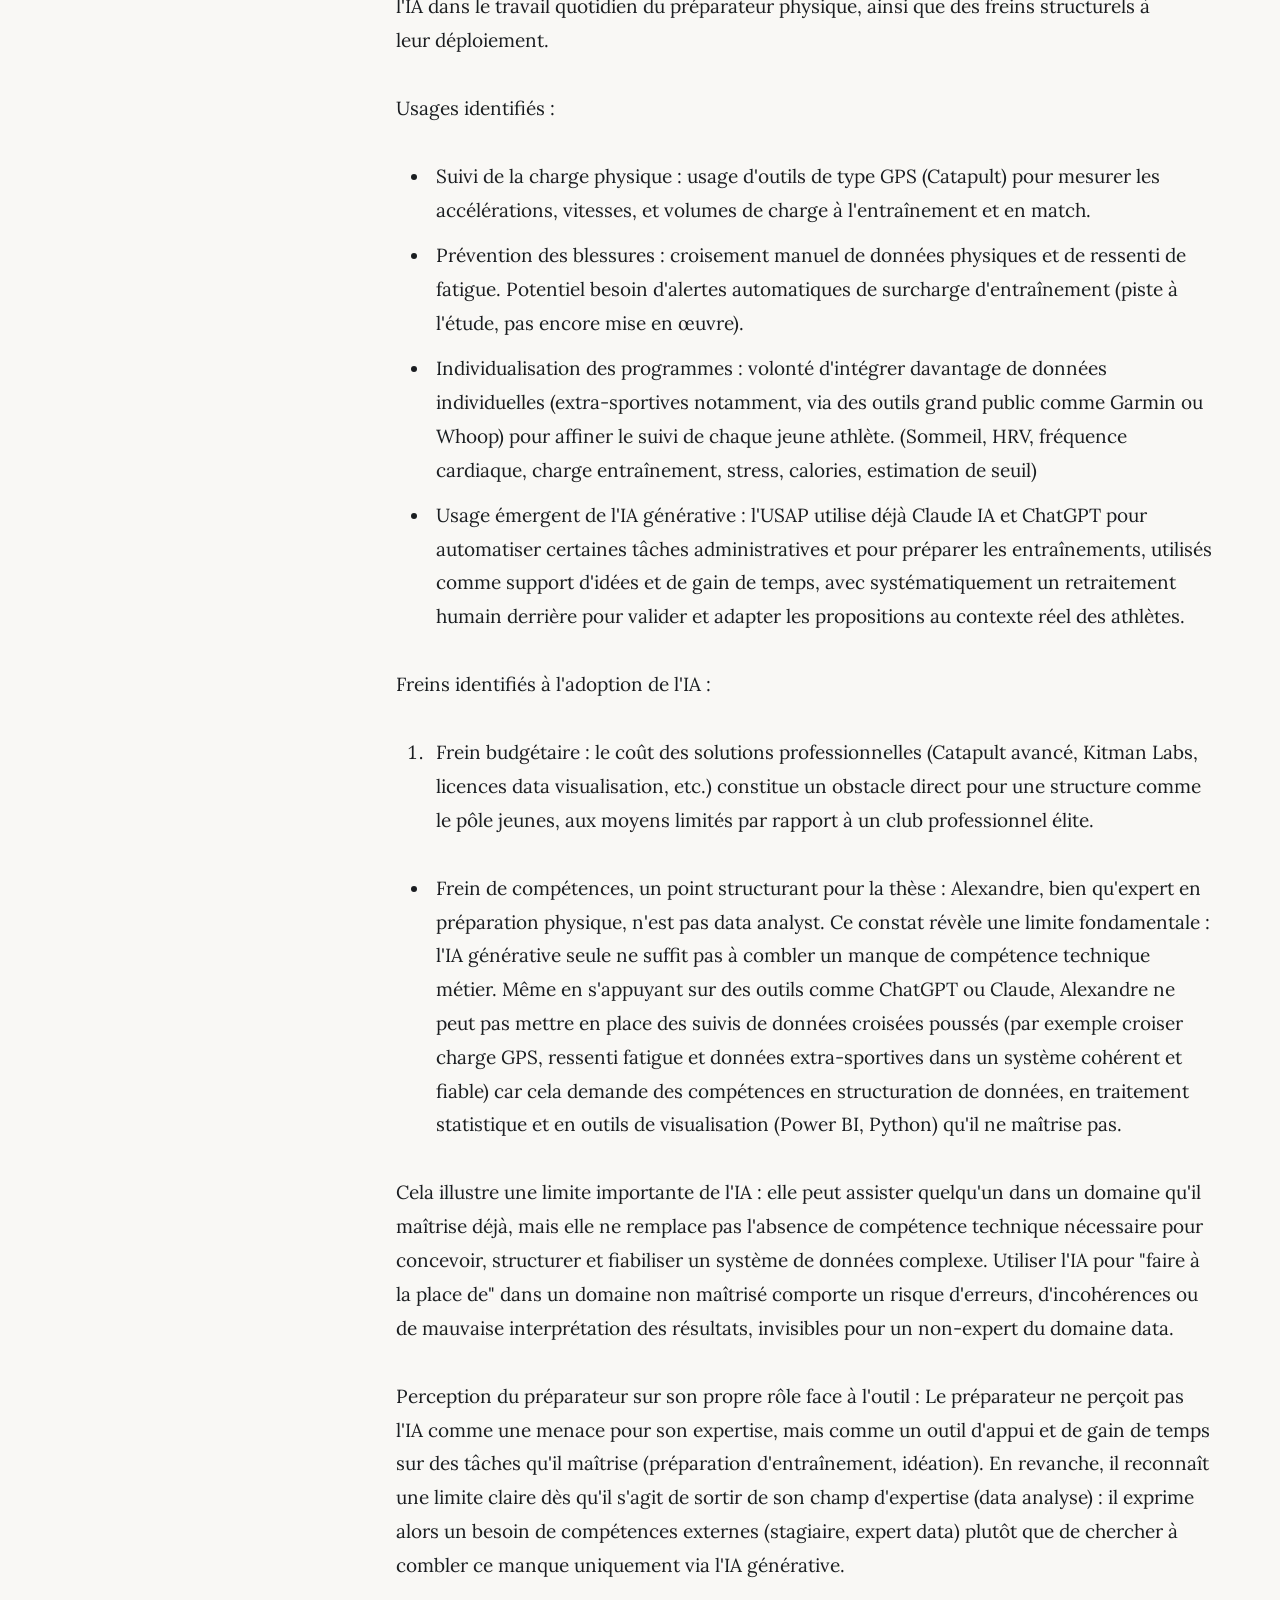
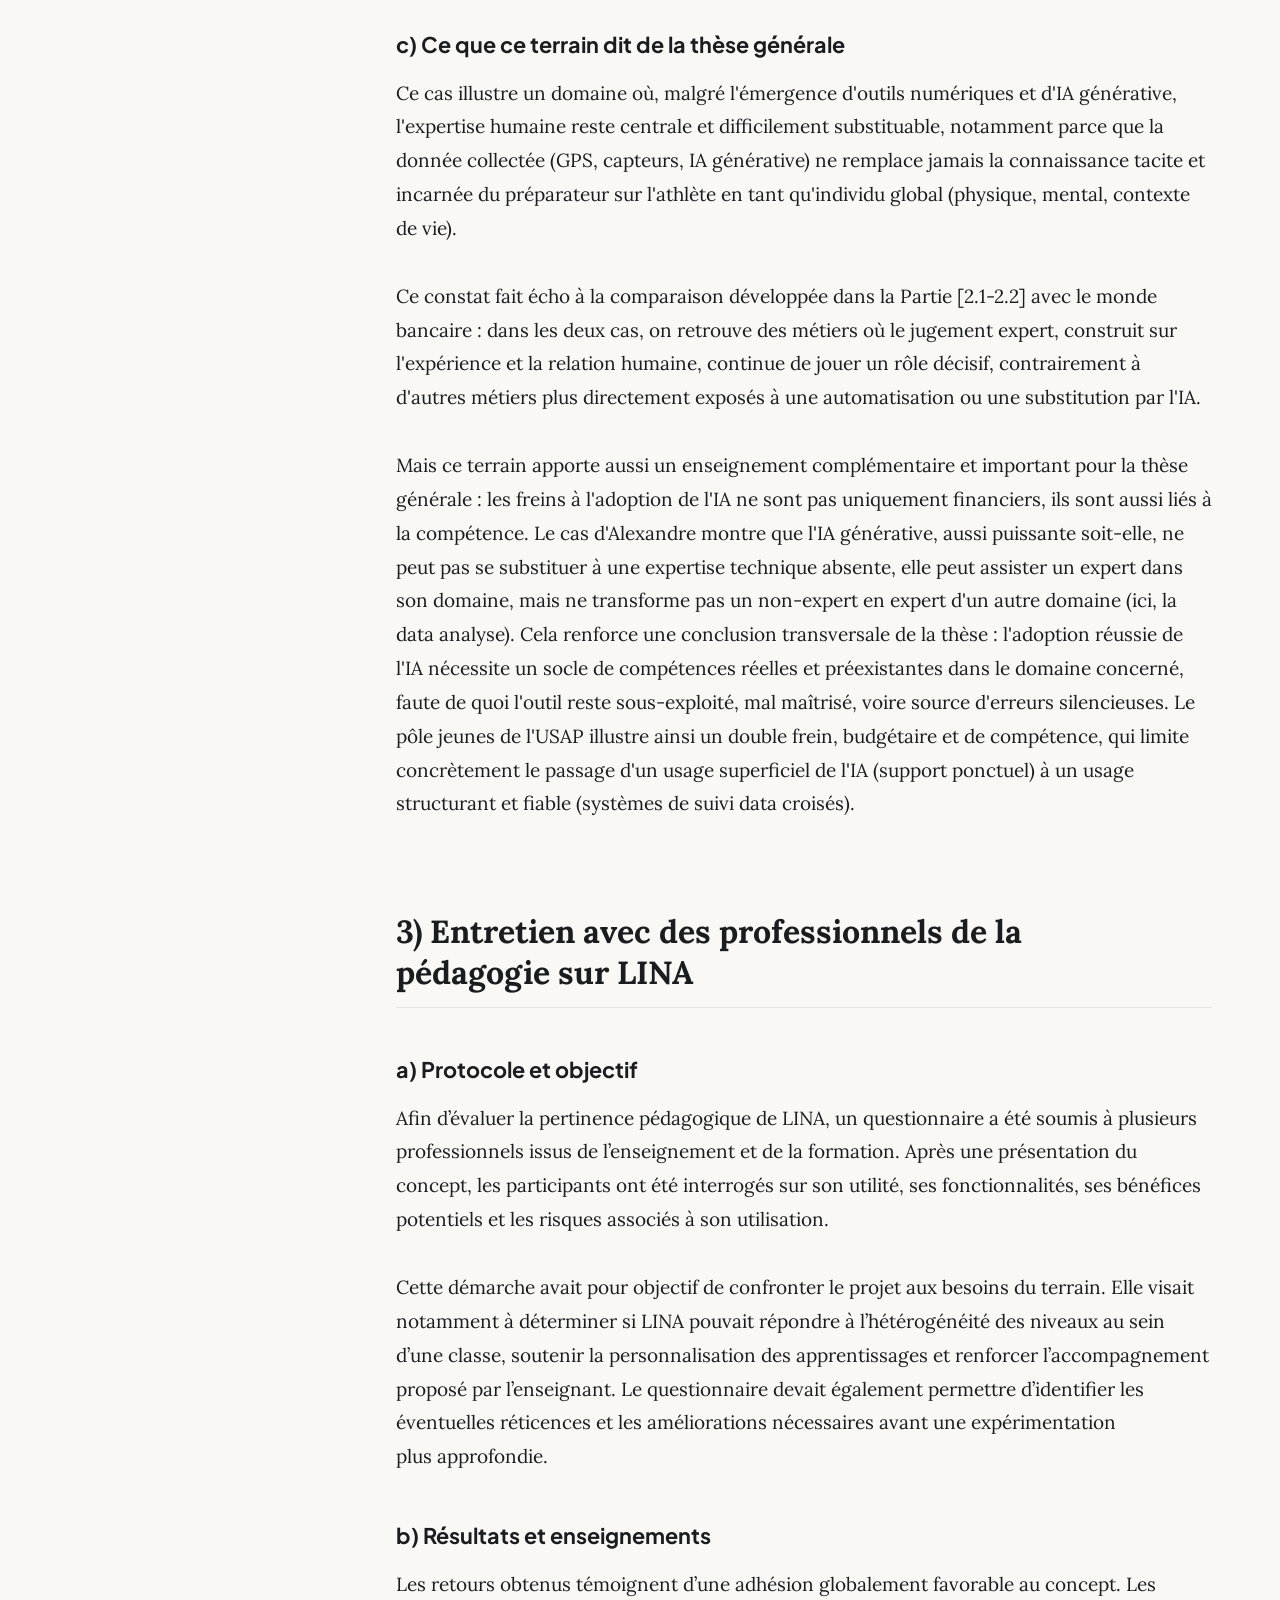
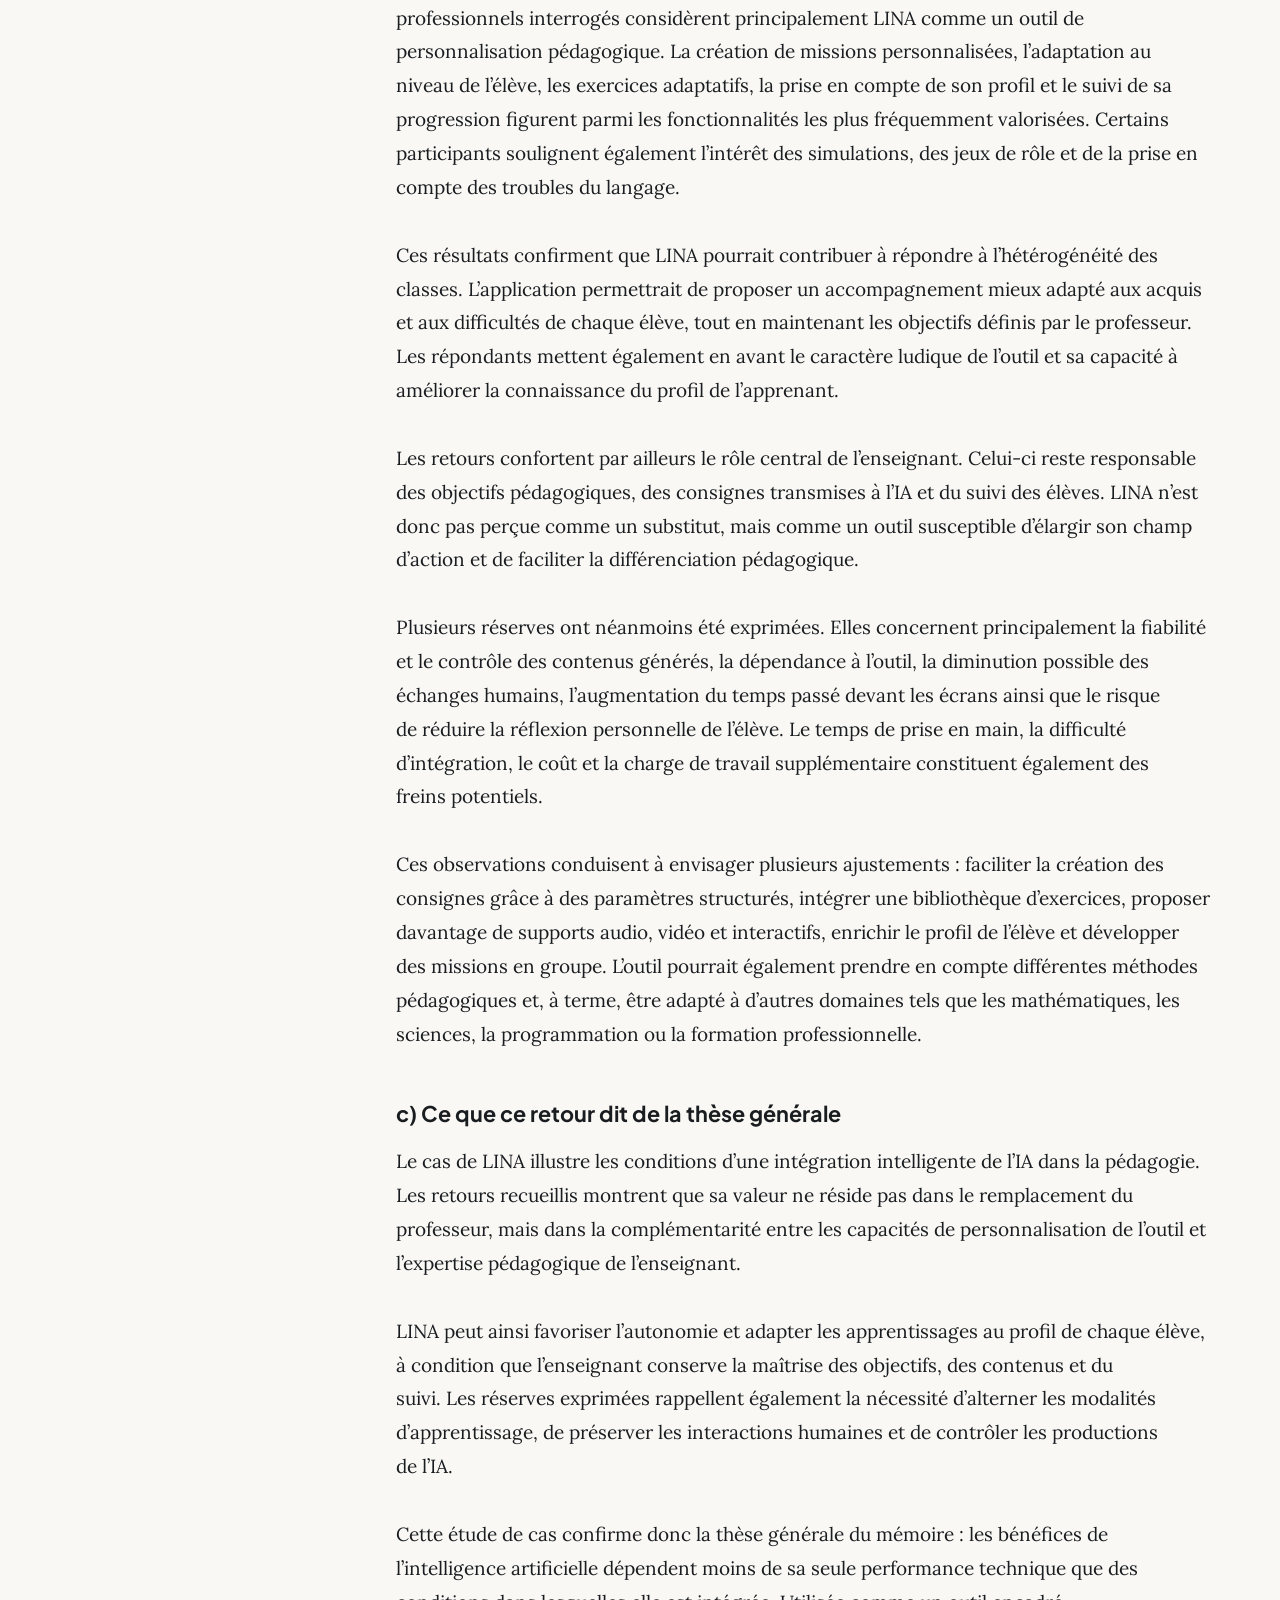
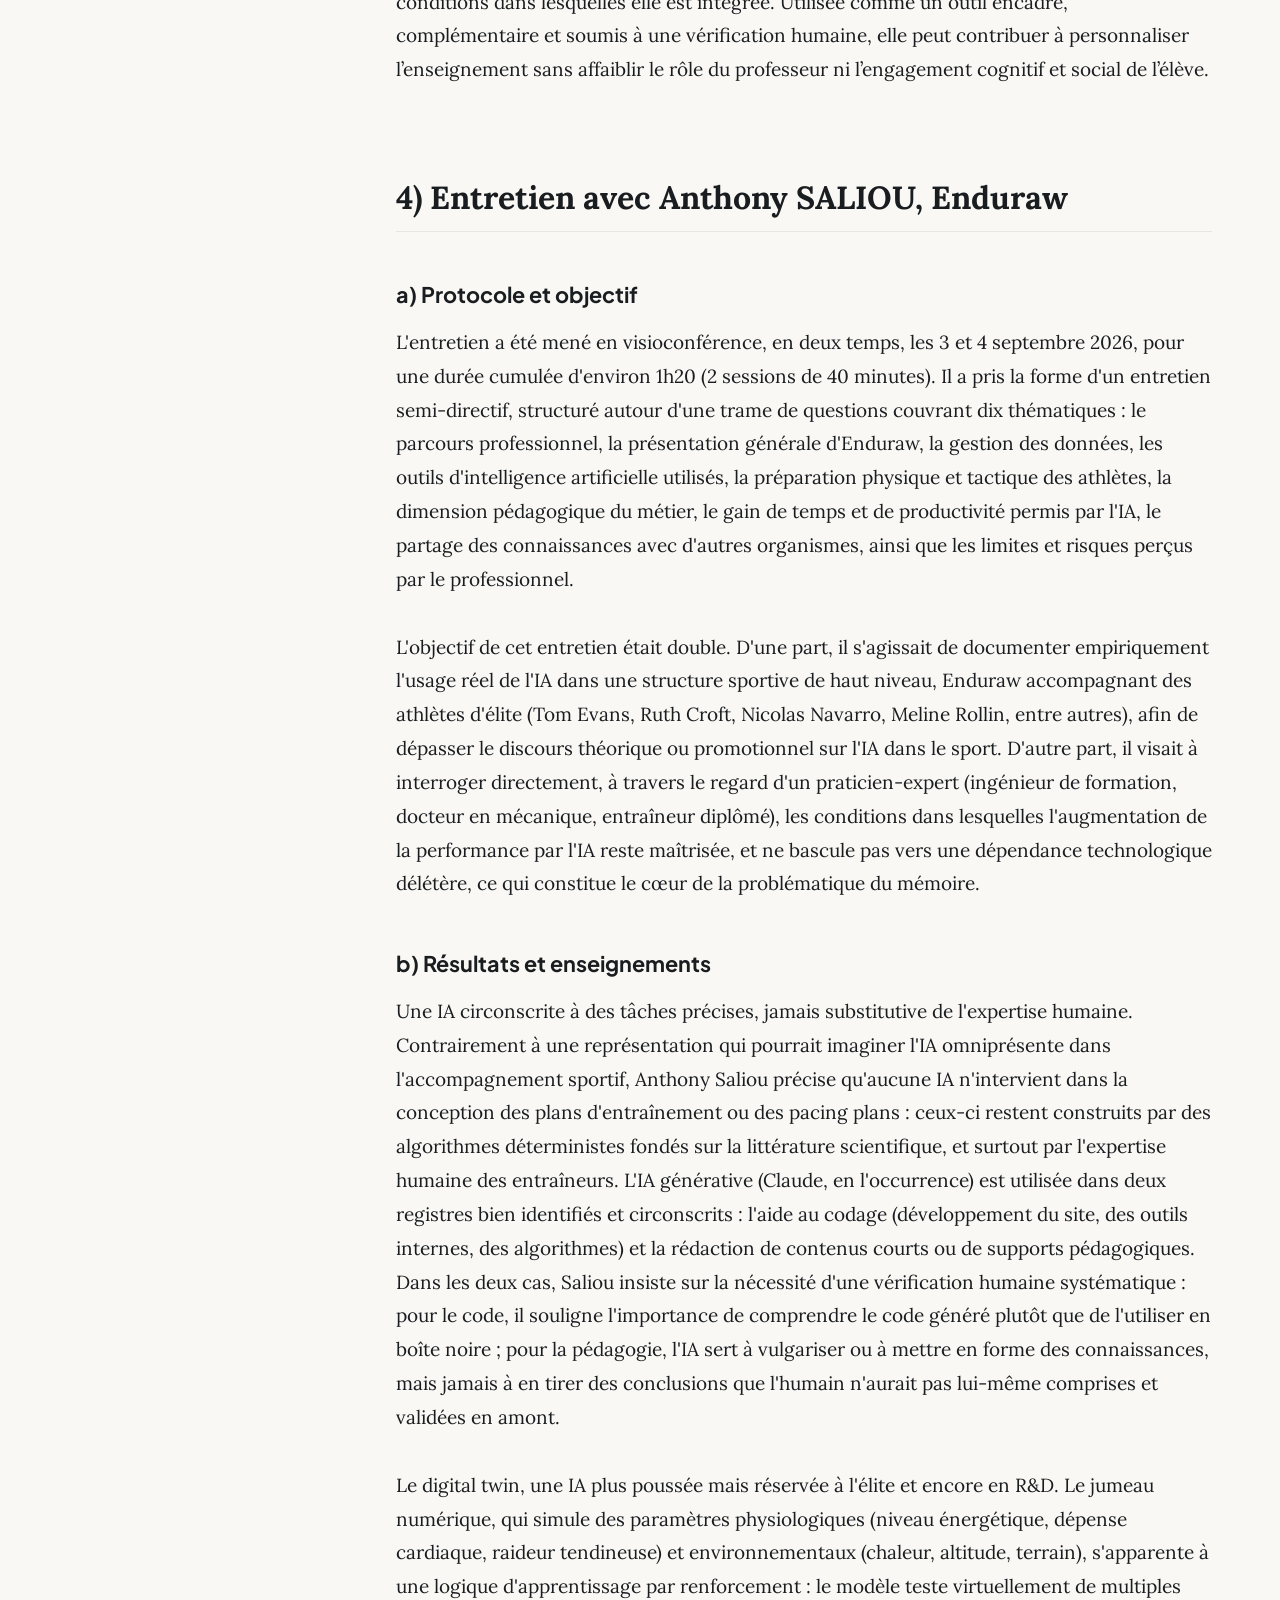
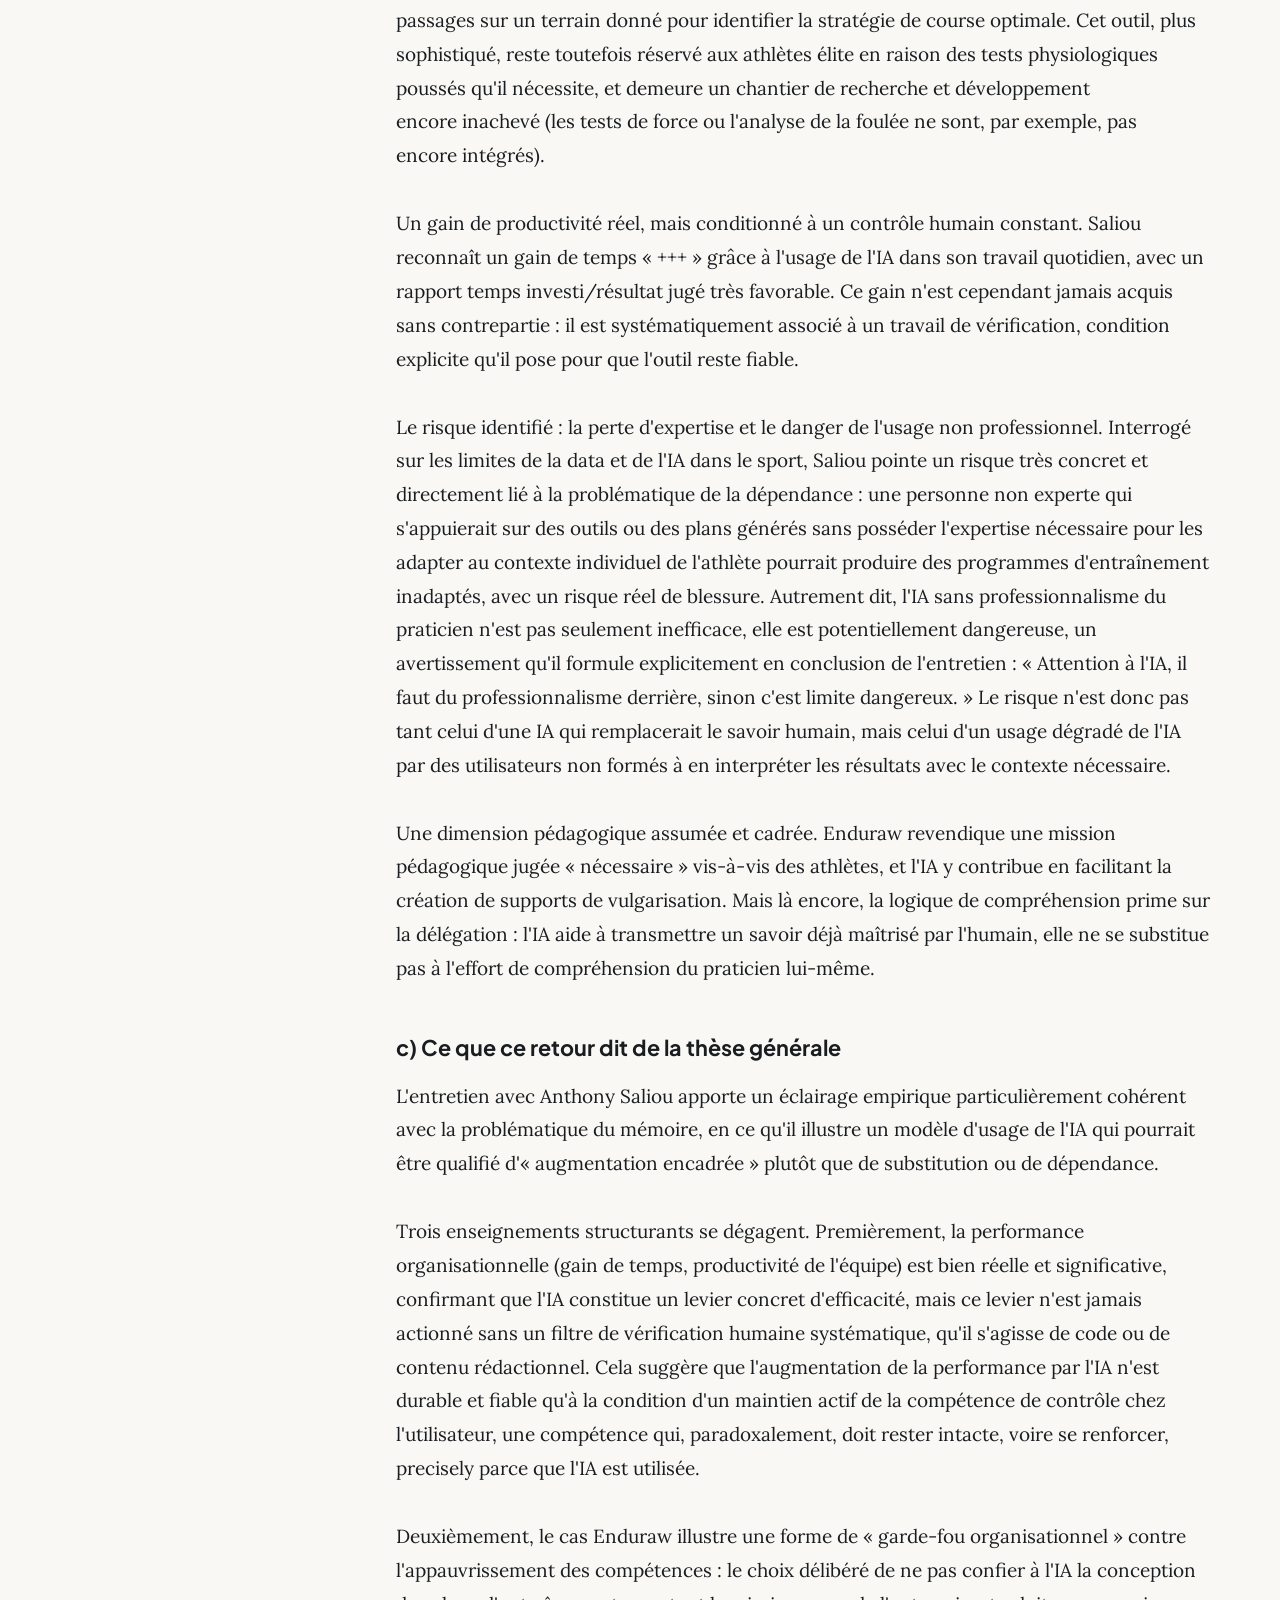
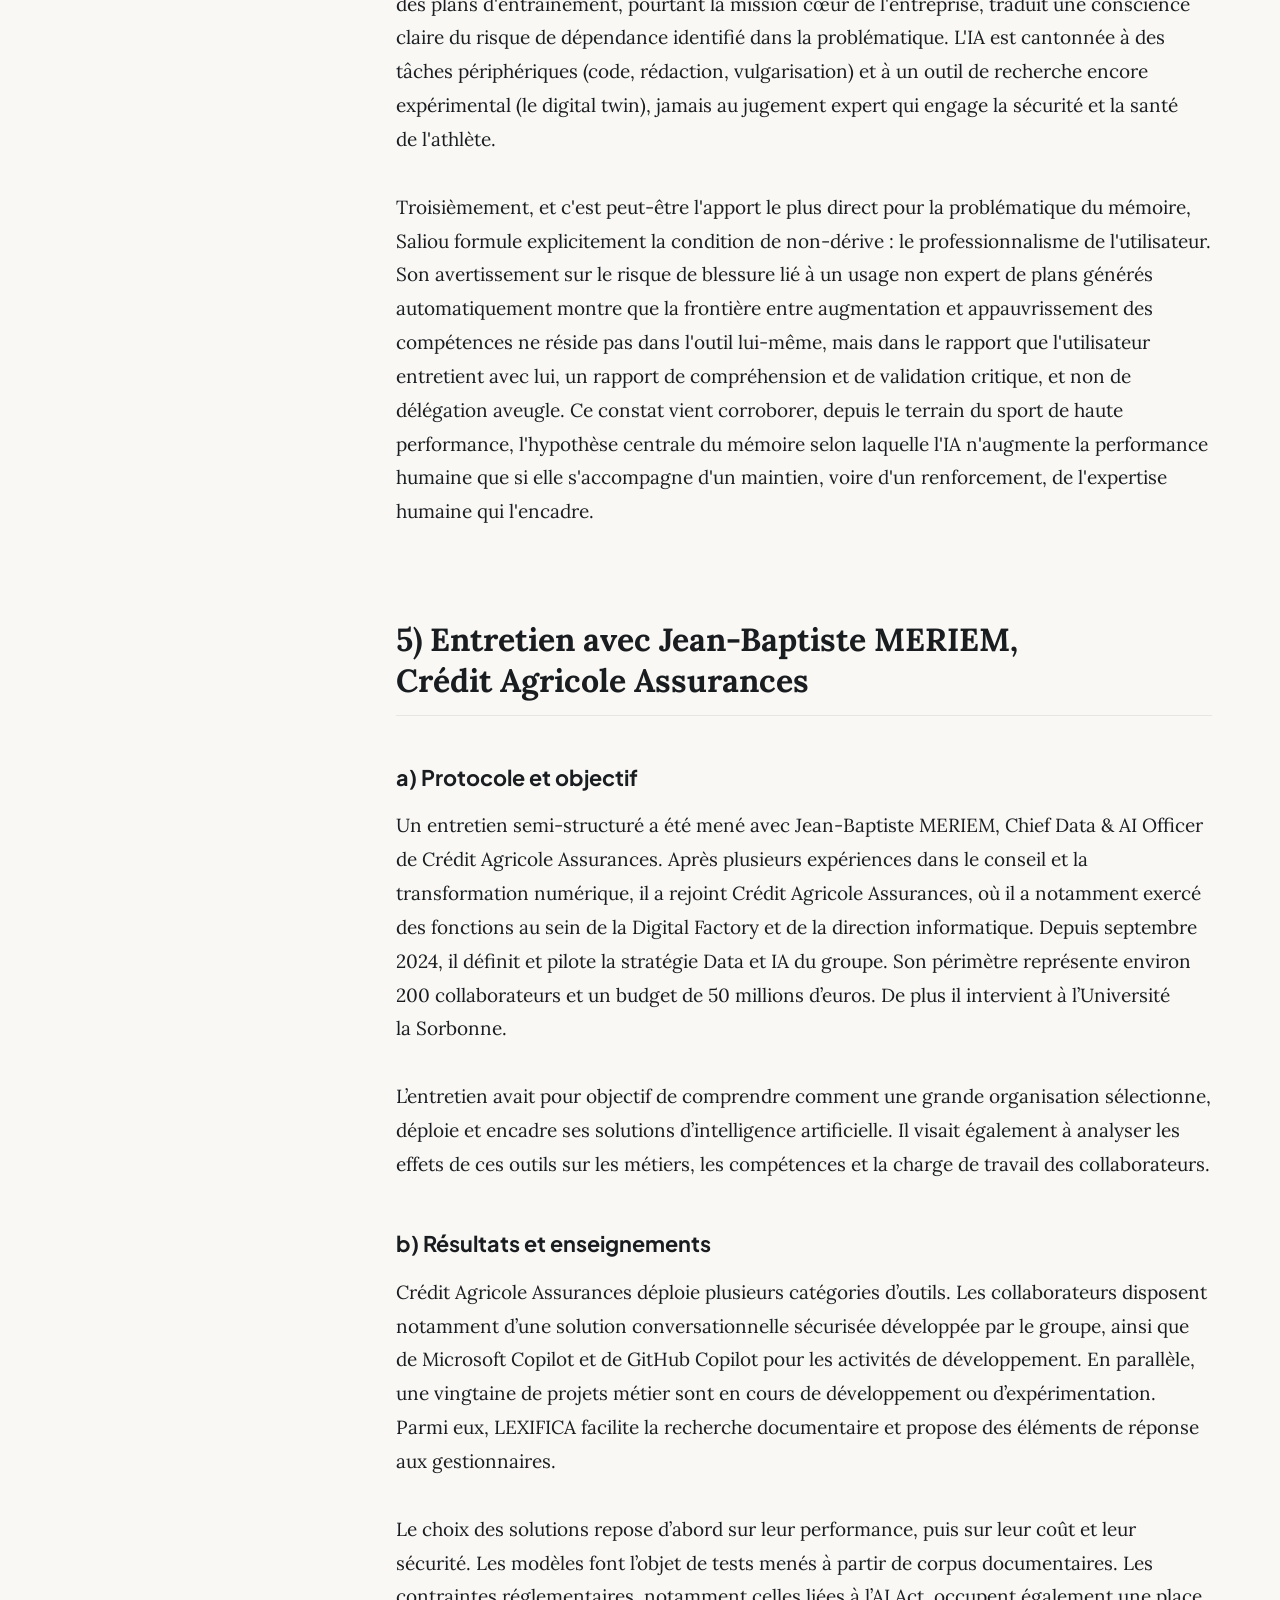
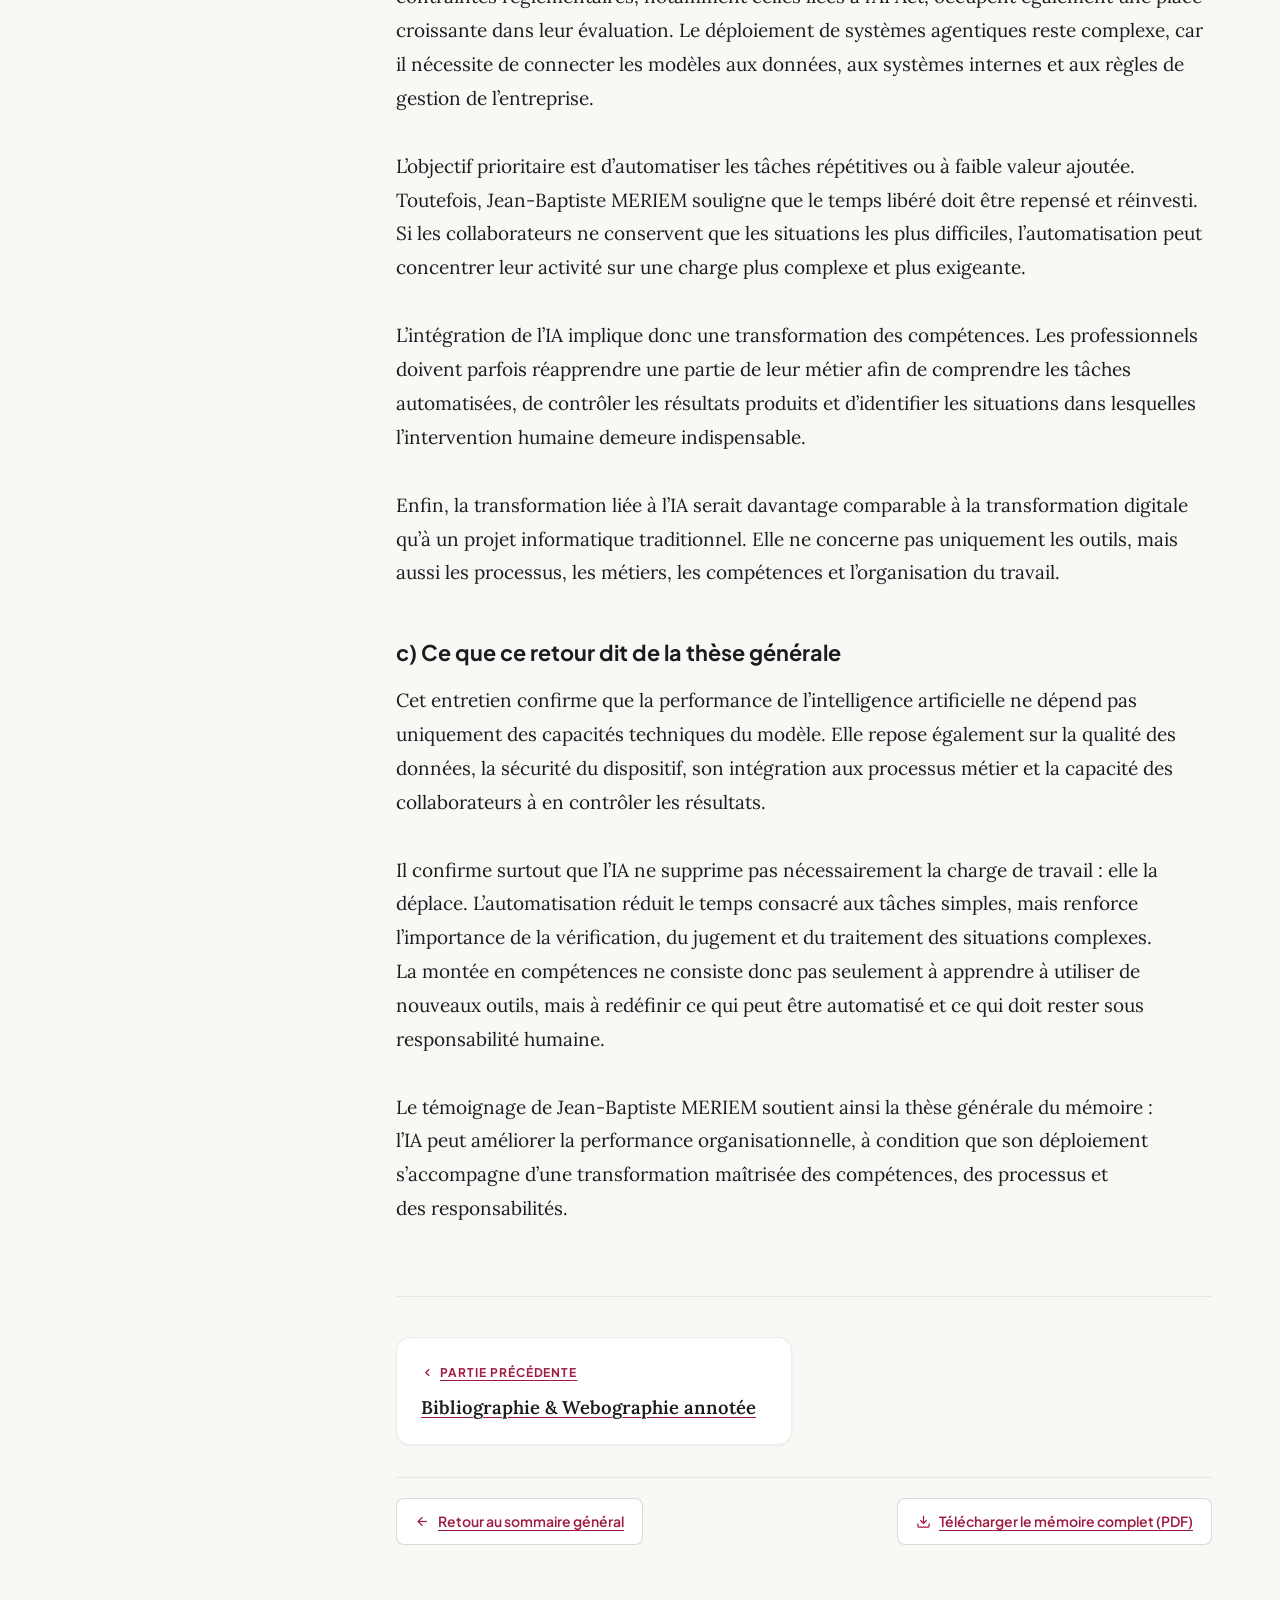
==== commit bdcab34a: "Mise en page fidele depuis le document Word MHT : correction des liens nus, suppression des mots cou" ====
--- a/lecture/annexes.html
+++ b/lecture/annexes.html
@@ -3,13 +3,13 @@
 <head>
   <meta charset="UTF-8">
   <meta name="viewport" content="width=device-width, initial-scale=1.0">
-  <title>Annexes et entretiens de terrain | Mémoire de Thomas ALMODOVAR</title>
+  <title>Annexes : Terrains, Retex &amp; Entretiens | Mémoire de Thomas ALMODOVAR</title>
   <meta name="description" content="Matériaux d&#x27;enquête de terrain : table des figures, données de l&#x27;enquête FELIX au Crédit Agricole Sud Méditerranée, documentation du prototype LINA et retranscr">
   <meta name="author" content="Thomas ALMODOVAR">
   <meta name="robots" content="index, follow">
 
   <!-- Open Graph -->
-  <meta property="og:title" content="Annexes et entretiens de terrain">
+  <meta property="og:title" content="Annexes : Terrains, Retex &amp; Entretiens">
   <meta property="og:description" content="Matériaux d&#x27;enquête de terrain : table des figures, données de l&#x27;enquête FELIX au Crédit Agricole Sud Méditerranée, documentation du prototype LINA et retranscr">
   <meta property="og:type" content="article">
   <meta property="og:locale" content="fr_FR">
@@ -62,7 +62,7 @@
           <span class="breadcrumb-separator">/</span>
           <a href="../index.html#sommaire">Sommaire</a>
           <span class="breadcrumb-separator">/</span>
-          <span class="breadcrumb-current" aria-current="page">Annexes et entretiens de terrain</span>
+          <span class="breadcrumb-current" aria-current="page">Annexes : Terrains, Retex &amp; Entretiens</span>
         </nav>
       </div>
 
@@ -134,21 +134,21 @@
     <!-- Corps de lecture principal -->
     <main id="main-reading-content" class="reader-content" role="main">
       <header class="chapter-header">
-        <div class="chapter-part-num">Matériaux d&#x27;enquête</div>
-        <h1 class="chapter-title">Annexes et entretiens de terrain</h1>
-        <p class="chapter-subtitle">Table des figures, enquête FELIX, retours sur LINA et entretiens professionnels intégraux</p>
+        <div class="chapter-part-num">Annexes &amp; Références</div>
+        <h1 class="chapter-title">Annexes : Terrains, Retex &amp; Entretiens</h1>
+        <p class="chapter-subtitle">Table des figures, RETEX bancaire et 4 entretiens de recherche</p>
 
         <div class="chapter-meta-row">
           <span class="chapter-meta-pill">
             <svg xmlns="http://www.w3.org/2000/svg" width="14" height="14" viewBox="0 0 24 24" fill="none" stroke="currentColor" stroke-width="2"><circle cx="12" cy="12" r="10"/><polyline points="12 6 12 12 16 14"/></svg>
-            <span>~20 min de lecture (4 091 mots)</span>
+            <span>~17 min de lecture (3 963 mots)</span>
           </span>
           <span class="chapter-meta-pill">
             <svg xmlns="http://www.w3.org/2000/svg" width="14" height="14" viewBox="0 0 24 24" fill="none" stroke="currentColor" stroke-width="2"><path d="M20 21v-2a4 4 0 0 0-4-4H8a4 4 0 0 0-4 4v2"/><circle cx="12" cy="7" r="4"/></svg>
             <span>Thomas ALMODOVAR</span>
           </span>
           <span class="chapter-meta-pill">
-            <svg xmlns="http://www.w3.org/2000/svg" width="14" height="14" viewBox="0 0 24 24" fill="none" stroke="currentColor" stroke-width="2" stroke-linecap="round" stroke-linejoin="round"><path d="M2 3h6a4 4 0 0 1 4 4v14a3 3 0 0 0-3-3H2z"/><path d="M22 3h-6a4 4 0 0 0-4 4v14a3 3 0 0 1 3-3h7z"/></svg>
+            <svg xmlns="http://www.w3.org/2000/svg" width="14" height="14" viewBox="0 0 24 24" fill="none" stroke="currentColor" stroke-width="2"><path d="M12 2v20M17 5H9.5a3.5 3.5 0 0 0 0 7h5a3.5 3.5 0 0 1 0 7H6"/></svg>
             <span>École IPSSI — 2025-2026</span>
           </span>
         </div>
@@ -165,8 +165,7 @@
 
       <!-- Texte intégral du mémoire -->
       <article class="chapter-body-text">
-        <p>Annexes</p>
-<h2 id="ann-figures">Table des matières</h2>
+        <h2 id="ann-figures">Table des figures</h2>
 <p class="figure-item"><a href="partie-0.html#fig-1"><strong>Figure 1</strong></a> — Top model performance is converging, with 4 companies now clustered within 25 Elo points (inspired by chess ratings) when rated against one another by human voting in the Arena Leaderboard and benchmark. The 2026 AI Index Report</p>
 <p class="figure-item"><a href="partie-0.html#fig-2"><strong>Figure 2</strong></a> — Comment les couleurs sont transformées en couleurs</p>
 <p class="figure-item"><a href="partie-0.html#fig-3"><strong>Figure 3</strong></a> — Comment les couleurs sont transformées en couleurs part2</p>
@@ -181,53 +180,93 @@
 <p class="figure-item"><a href="partie-3.html#fig-12"><strong>Figure 12</strong></a> — LINA, interface professeur, gestion de la classe</p>
 <h2 id="ann-retex">1) RETEX, Retour d’expérience au Crédit Agricole</h2>
 <h3 id="ann-retex-a">a) Contexte et méthode</h3>
-<p>Ce retour d’expérience repose sur mes trois années d’alternance au sein du service Pilotage de la performance du Crédit Agricole Sud Méditerranée. Mon expérience s’organise autour de trois rôles complémentaires : • Data Analyst, rôle opérationnel : j’utilise l’IA dans mes missions, notamment GitHub Copilot pour améliorer mes programmes SAS et VBA. J’ai également participé aux tests de Quantum et à l’amélioration de FELIX.</p>
-<ul><li>Membre du groupe de travail PMT , rôle stratégique : Contribuer à identifier de nouveaux cas d’usage de l’IA grâce à des échanges et des immersions dans les agences et les services supports.</li><li>Étudiant en alternance, rôle d’innovation : Développer des projets pouvant être adaptés aux besoins de l’entreprise, comme LINA, une application d’apprentissage qui pourrait être utilisée pour la formation bancaire. Ces trois rôles me permettent d’étudier l’IA sous différents angles : son utilisation quotidienne, sa mise en place dans l’organisation et ses possibilités futures.</li></ul>
+<p>Ce retour d’expérience repose sur mes trois années d’alternance au sein du service Pilotage de la performance du Crédit Agricole Sud Méditerranée. Mon expérience s’organise autour de trois rôles complémentaires :</p>
+<ul>
+  <li>Data Analyst, rôle opérationnel : j’utilise l’IA dans mes missions, notamment GitHub Copilot pour améliorer mes programmes SAS et VBA. J’ai également participé aux tests de Quantum et à l’amélioration de FELIX.</li>
+  <li>Membre du groupe de travail PMT, rôle stratégique : Contribuer à identifier de nouveaux cas d’usage de l’IA grâce à des échanges et des immersions dans les agences et les services supports.</li>
+  <li>Étudiant en alternance, rôle d’innovation : Développer des projets pouvant être adaptés aux besoins de l’entreprise, comme LINA, une application d’apprentissage qui pourrait être utilisée pour la formation bancaire.</li>
+</ul>
+<p>Ces trois rôles me permettent d’étudier l’IA sous différents angles : son utilisation quotidienne, sa mise en place dans l’organisation et ses possibilités futures.</p>
 <h3 id="ann-retex-b">b) Ce que le terrain confirme de la thèse</h3>
-<p>Mon expérience confirme que l’IA sert principalement à aider les salariés plutôt qu’à les remplacer . Dans mon rôle de Data Analyst, elle facilite la programmation, la rédaction et la synthèse de documents. Elle réduit ainsi le temps passé sur certaines tâches répétitives. Les résultats observés avec FELIX vont dans ce sens : en juillet 2026, 85 % des testeurs interrogés déclaraient gagner au moins dix minutes par utilisation. L’IA permet donc aux collaborateurs de se concentrer davantage sur des missions à plus forte valeur ajoutée. Même si 65 % des testeurs utilisaient FELIX au moins une fois par semaine, 73 % consultaient rarement ou jamais la bibliothèque de prompts. La mise à disposition d’un outil ne suffit donc pas : les collaborateurs doivent apprendre à l’utiliser et comprendre son utilité dans leur métier.</p>
+<p>Mon expérience confirme que l’IA sert principalement à aider les salariés plutôt qu’à les remplacer. Dans mon rôle de Data Analyst, elle facilite la programmation, la rédaction et la synthèse de documents. Elle réduit ainsi le temps passé sur certaines tâches répétitives.</p>
+<p>Les résultats observés avec FELIX vont dans ce sens : en juillet 2026, 85 % des testeurs interrogés déclaraient gagner au moins dix minutes par utilisation. L’IA permet donc aux collaborateurs de se concentrer davantage sur des missions à plus forte valeur ajoutée.</p>
+<p>Même si 65 % des testeurs utilisaient FELIX au moins une fois par semaine, 73 % consultaient rarement ou jamais la bibliothèque de prompts. La mise à disposition d’un outil ne suffit donc pas : les collaborateurs doivent apprendre à l’utiliser et comprendre son utilité dans leur métier.</p>
 <h3 id="ann-retex-c">c) Ce que le terrain nuance ou complexifie</h3>
-<p>Le terrain montre que l’intégration de l’IA est plus complexe qu’un simple déploiement technique. Dans mon rôle opérationnel, il est constaté  qu’il faut du temps pour apprendre à formuler de bons prompts, vérifier les réponses et adapter ses méthodes de travail. À court terme, cette phase d’apprentissage peut même augmenter la charge de travail.</p>
-<p>Mon rôle stratégique confirme aussi que les besoins diffèrent selon les métiers. Un outil utile à un Data Analyst ne répond pas forcément aux attentes d’un conseiller en agence. Les immersions sont donc essentielles pour identifier les difficultés concrètes et proposer des solutions réellement adaptées. Enfin, mon rôle d’innovation montre que de nouveaux usages restent à explorer. Le projet LINA, initialement conçu pour l’apprentissage des langues, pourrait par exemple être adapté à la formation bancaire. Toutefois, comme pour les autres outils, son efficacité dépendra de sa capacité à répondre à un besoin précis et à s’intégrer aux pratiques existantes. Ainsi, mes trois rôles montrent que l’IA peut améliorer la performance, mais qu’elle ne remplace pas l’humain. Sa réussite dépend surtout de l’identification des bons cas d’usage, de la formation des collaborateurs et de leur accompagnement dans le changement.</p>
+<p>Le terrain montre que l’intégration de l’IA est plus complexe qu’un simple déploiement technique. Dans mon rôle opérationnel, il est constaté qu’il faut du temps pour apprendre à formuler de bons prompts, vérifier les réponses et adapter ses méthodes de travail. À court terme, cette phase d’apprentissage peut même augmenter la charge de travail.</p>
+<p>Mon rôle stratégique confirme aussi que les besoins diffèrent selon les métiers. Un outil utile à un Data Analyst ne répond pas forcément aux attentes d’un conseiller en agence. Les immersions sont donc essentielles pour identifier les difficultés concrètes et proposer des solutions réellement adaptées.</p>
+<p>Enfin, mon rôle d’innovation montre que de nouveaux usages restent à explorer. Le projet LINA, initialement conçu pour l’apprentissage des langues, pourrait par exemple être adapté à la formation bancaire. Toutefois, comme pour les autres outils, son efficacité dépendra de sa capacité à répondre à un besoin précis et à s’intégrer aux pratiques existantes.</p>
+<p>Ainsi, mes trois rôles montrent que l’IA peut améliorer la performance, mais qu’elle ne remplace pas l’humain. Sa réussite dépend surtout de l’identification des bons cas d’usage, de la formation des collaborateurs et de leur accompagnement dans le changement.</p>
 <h2 id="ann-usap">2) Entretien avec le préparateur physique de l&#x27;USAP</h2>
-<p>Date de l&#x27;entretien : 09/09/2026 Alexandre Ferrer et Célian Bonnot Mémoire : L&#x27;impact de l&#x27;IA sur la performance et les dynamiques d&#x27;apprentissage</p>
+<p>Date de l&#x27;entretien : 09/09/2026 Alexandre Ferrer et Célian Bonnot</p>
+<p>Mémoire : L&#x27;impact de l&#x27;IA sur la performance et les dynamiques d&#x27;apprentissage</p>
 <h3 id="ann-usap-a">a) Contexte et objectif de l&#x27;entretien</h3>
-<p>Cet entretien s&#x27;inscrit dans le cadre de mon mémoire portant sur l&#x27;impact de l&#x27;intelligence artificielle sur la performance et les dynamiques d&#x27;apprentissage. L&#x27;objectif était double : d&#x27;une part comprendre l&#x27;usage actuel, et potentiel, de la data et de l&#x27;IA dans un contexte de préparation physique de haut niveau, et d&#x27;autre part identifier les freins concrets à l&#x27;adoption de l&#x27;IA dans ce type de structure. Ce terrain sportif présente un intérêt particulier pour la thèse développée dans ce mémoire : la préparation physique de haut niveau est un domaine où le socle expert, c&#x27;est-à-dire l&#x27;expertise fine du préparateur physique et sa connaissance intime de l&#x27;athlète (historique, ressenti, morphologie, contexte personnel), reste particulièrement fort et difficilement formalisable. Il s&#x27;agit donc d&#x27;un terrain propice pour observer</p>
-<p>comment l&#x27;IA et la data s&#x27;articulent avec ce savoir expérientiel plutôt que de s&#x27;y substituer, mais aussi pour observer concrètement les obstacles rencontrés dans une structure aux moyens limités.</p>
+<p>Cet entretien s&#x27;inscrit dans le cadre de mon mémoire portant sur l&#x27;impact de l&#x27;intelligence artificielle sur la performance et les dynamiques d&#x27;apprentissage. L&#x27;objectif était double : d&#x27;une part comprendre l&#x27;usage actuel, et potentiel, de la data et de l&#x27;IA dans un contexte de préparation physique de haut niveau, et d&#x27;autre part identifier les freins concrets à l&#x27;adoption de l&#x27;IA dans ce type de structure.</p>
+<p>Ce terrain sportif présente un intérêt particulier pour la thèse développée dans ce mémoire : la préparation physique de haut niveau est un domaine où le socle expert, c&#x27;est-à-dire l&#x27;expertise fine du préparateur physique et sa connaissance intime de l&#x27;athlète (historique, ressenti, morphologie, contexte personnel), reste particulièrement fort et difficilement formalisable. Il s&#x27;agit donc d&#x27;un terrain propice pour observer comment l&#x27;IA et la data s&#x27;articulent avec ce savoir expérientiel plutôt que de s&#x27;y substituer, mais aussi pour observer concrètement les obstacles rencontrés dans une structure aux moyens limités.</p>
 <h3 id="ann-usap-b">b) Résultats et enseignements</h3>
-<p>L&#x27;entretien a permis d&#x27;identifier plusieurs usages actuels et potentiels de la data et de l&#x27;IA dans le travail quotidien du préparateur physique, ainsi que des freins structurels à leur déploiement. Usages identifiés : • Suivi de la charge physique  : usage d&#x27;outils de type GPS (Catapult ) pour mesurer les accélérations, vitesses, et volumes de charge à l&#x27;entraînement et en match. • Prévention des blessures : croisement manuel de données physiques et de ressenti de fatigue. Potentiel besoin d&#x27;alertes automatiques de surcharge d&#x27;entraînement (piste à l&#x27;étude, pas encore mise en œuvre). • Individualisation des programmes : volonté d&#x27;intégrer davantage de données individuelles (extra -sportives notamment, via des outils grand public comme Garmin ou Whoop ) pour affiner le suivi de chaque jeune athlète. (Sommeil, HRV, fréquence cardiaque, charge entraînement, stress, calories, estimation de seuil)</p>
-<ul><li>Usage émergent de l&#x27;IA générative  : l&#x27;USAP utilise déjà Claude IA et ChatGPT pour automatiser certaines tâches administratives et pour préparer les entraînements, utilisés comme support d&#x27;idées et de gain de temps, avec systématiquement un retraitement humain derrière pour valider et adapter les propositions au contexte réel des athlètes. Freins identifiés à l&#x27;adoption de l&#x27;IA : 1. Frein budgétaire  : le coût des solutions professionnelles (Catapult avancé, Kitman Labs, licences data visualisation, etc.) constitue un obstacle direct pour une structure comme le pôle jeunes, aux moyens limités par rapport à un club professionnel élite.</li></ul>
-<p>2. Frein de compétences, un point structurant pour la thèse : Alexandre, bien qu&#x27;expert en préparation physique, n&#x27;est pas data analyst. Ce constat révèle une limite fondamentale : l&#x27;IA générative seule ne suffit pas à combler un manque de compétence technique métier . Même en s&#x27;appuyant sur des outils comme ChatGPT ou Claude, Alexandre ne peut pas mettre en place des suivis de données croisées poussés (par exemple croiser charge GPS, ressenti fatigue et données extra-sportives dans un système cohérent et fiable) car cela demande des compétences en structuration de données, en traitement statistique et en outils de visualisation (Power BI, Python) qu&#x27;il ne maîtrise pas. Cela illustre une limite importante de l&#x27;IA : elle peut assister quelqu&#x27;un dans un domaine qu&#x27;il maîtrise déjà, mais elle ne remplace pas l&#x27;absence de compétence technique nécessaire pour concevoir, structurer et fiabiliser un système de données complexe.  Utiliser l&#x27;IA pour &quot;faire à la place de&quot; dans un domaine non maîtrisé comporte un risque d&#x27;erreurs, d&#x27;incohérences ou de mauvaise interprétation des résultats, invisibles pour un non-expert du domaine data. Perception du préparateur sur son propre rôle face à l&#x27;outil :  Le préparateur ne perçoit pas l&#x27;IA comme une menace pour son expertise, mais comme un outil d&#x27;appui et de gain de temps sur des tâches qu&#x27;il maîtrise (préparation d&#x27;entraînement, idéation). En revanche, il reconnaît une limite claire dès qu&#x27;il s&#x27;agit de s ortir de son champ d&#x27;expertise (data analyse) : il exprime alors un besoin de compétences externes (stagiaire, expert data) plutôt que de chercher à combler ce manque uniquement via l&#x27;IA générative.</p>
+<p>L&#x27;entretien a permis d&#x27;identifier plusieurs usages actuels et potentiels de la data et de l&#x27;IA dans le travail quotidien du préparateur physique, ainsi que des freins structurels à leur déploiement.</p>
+<p>Usages identifiés :</p>
+<ul>
+  <li>Suivi de la charge physique : usage d&#x27;outils de type GPS (Catapult) pour mesurer les accélérations, vitesses, et volumes de charge à l&#x27;entraînement et en match.</li>
+  <li>Prévention des blessures : croisement manuel de données physiques et de ressenti de fatigue. Potentiel besoin d&#x27;alertes automatiques de surcharge d&#x27;entraînement (piste à l&#x27;étude, pas encore mise en œuvre).</li>
+  <li>Individualisation des programmes : volonté d&#x27;intégrer davantage de données individuelles (extra-sportives notamment, via des outils grand public comme Garmin ou Whoop) pour affiner le suivi de chaque jeune athlète. (Sommeil, HRV, fréquence cardiaque, charge entraînement, stress, calories, estimation de seuil)</li>
+  <li>Usage émergent de l&#x27;IA générative : l&#x27;USAP utilise déjà Claude IA et ChatGPT pour automatiser certaines tâches administratives et pour préparer les entraînements, utilisés comme support d&#x27;idées et de gain de temps, avec systématiquement un retraitement humain derrière pour valider et adapter les propositions au contexte réel des athlètes.</li>
+</ul>
+<p>Freins identifiés à l&#x27;adoption de l&#x27;IA :</p>
+<ol>
+  <li>Frein budgétaire : le coût des solutions professionnelles (Catapult avancé, Kitman Labs, licences data visualisation, etc.) constitue un obstacle direct pour une structure comme le pôle jeunes, aux moyens limités par rapport à un club professionnel élite.</li>
+</ol>
+<ul>
+  <li>Frein de compétences, un point structurant pour la thèse : Alexandre, bien qu&#x27;expert en préparation physique, n&#x27;est pas data analyst. Ce constat révèle une limite fondamentale : l&#x27;IA générative seule ne suffit pas à combler un manque de compétence technique métier. Même en s&#x27;appuyant sur des outils comme ChatGPT ou Claude, Alexandre ne peut pas mettre en place des suivis de données croisées poussés (par exemple croiser charge GPS, ressenti fatigue et données extra-sportives dans un système cohérent et fiable) car cela demande des compétences en structuration de données, en traitement statistique et en outils de visualisation (Power BI, Python) qu&#x27;il ne maîtrise pas.</li>
+</ul>
+<p>Cela illustre une limite importante de l&#x27;IA : elle peut assister quelqu&#x27;un dans un domaine qu&#x27;il maîtrise déjà, mais elle ne remplace pas l&#x27;absence de compétence technique nécessaire pour concevoir, structurer et fiabiliser un système de données complexe. Utiliser l&#x27;IA pour &quot;faire à la place de&quot; dans un domaine non maîtrisé comporte un risque d&#x27;erreurs, d&#x27;incohérences ou de mauvaise interprétation des résultats, invisibles pour un non-expert du domaine data.</p>
+<p>Perception du préparateur sur son propre rôle face à l&#x27;outil : Le préparateur ne perçoit pas l&#x27;IA comme une menace pour son expertise, mais comme un outil d&#x27;appui et de gain de temps sur des tâches qu&#x27;il maîtrise (préparation d&#x27;entraînement, idéation). En revanche, il reconnaît une limite claire dès qu&#x27;il s&#x27;agit de sortir de son champ d&#x27;expertise (data analyse) : il exprime alors un besoin de compétences externes (stagiaire, expert data) plutôt que de chercher à combler ce manque uniquement via l&#x27;IA générative.</p>
 <h3 id="ann-usap-c">c) Ce que ce terrain dit de la thèse générale</h3>
-<p>Ce cas illustre un domaine où, malgré l&#x27;émergence d&#x27;outils numériques et d&#x27;IA générative, l&#x27;expertise humaine reste centrale et difficilement substituable , notamment parce que la donnée collectée (GPS, capteurs, IA générative) ne remplace jamais la connaissance tacite et incarnée du préparateur sur l&#x27;athlète en tant qu&#x27;individu global (physique, mental, contexte de vie). Ce constat fait écho à la comparaison développée dans la Partie [2.1 -2.2] avec le monde bancaire : dans les deux cas, on retrouve des métiers où le jugement expert, construit sur l&#x27;expérience et la relation humaine, continue de jouer un rôle décisif ,</p>
-<p>contrairement à d&#x27;autres métiers plus directement exposés à une automatisation ou une substitution par l&#x27;IA. Mais ce terrain apporte aussi un enseignement complémentaire et important pour la thèse générale : les freins à l&#x27;adoption de l&#x27;IA ne sont pas uniquement financiers, ils sont aussi liés à la compétence. Le cas d&#x27;Alexandre montre que l&#x27;IA générative, aussi puissante soit -elle, ne peut pas se substituer à une expertise technique absente, elle peut assister un expert dans son domaine, mais ne transforme pas un non-expert en expert d&#x27;un autre domaine (ici, la data analyse). Cela renforce une</p>
-<h2 id="sec-conclusion">Conclusion</h2>
-<p>de compétences réelles et préexistantes dans le domaine concerné, faute de quoi l&#x27;outil reste sous -exploité, mal maîtrisé, voire source d&#x27;erreurs silencieuses. Le pôle jeunes de l&#x27;USAP illustre ainsi un double frein, budgétaire et de compétence, qui limite concrètement le passage d&#x27;un usage superficiel de l&#x27;IA (support ponctuel) à un usage structurant et fiable (systèmes de suivi data croisés).</p>
+<p>Ce cas illustre un domaine où, malgré l&#x27;émergence d&#x27;outils numériques et d&#x27;IA générative, l&#x27;expertise humaine reste centrale et difficilement substituable, notamment parce que la donnée collectée (GPS, capteurs, IA générative) ne remplace jamais la connaissance tacite et incarnée du préparateur sur l&#x27;athlète en tant qu&#x27;individu global (physique, mental, contexte de vie).</p>
+<p>Ce constat fait écho à la comparaison développée dans la Partie [2.1-2.2] avec le monde bancaire : dans les deux cas, on retrouve des métiers où le jugement expert, construit sur l&#x27;expérience et la relation humaine, continue de jouer un rôle décisif, contrairement à d&#x27;autres métiers plus directement exposés à une automatisation ou une substitution par l&#x27;IA.</p>
+<p>Mais ce terrain apporte aussi un enseignement complémentaire et important pour la thèse générale : les freins à l&#x27;adoption de l&#x27;IA ne sont pas uniquement financiers, ils sont aussi liés à la compétence. Le cas d&#x27;Alexandre montre que l&#x27;IA générative, aussi puissante soit-elle, ne peut pas se substituer à une expertise technique absente, elle peut assister un expert dans son domaine, mais ne transforme pas un non-expert en expert d&#x27;un autre domaine (ici, la data analyse). Cela renforce une conclusion transversale de la thèse : l&#x27;adoption réussie de l&#x27;IA nécessite un socle de compétences réelles et préexistantes dans le domaine concerné, faute de quoi l&#x27;outil reste sous-exploité, mal maîtrisé, voire source d&#x27;erreurs silencieuses. Le pôle jeunes de l&#x27;USAP illustre ainsi un double frein, budgétaire et de compétence, qui limite concrètement le passage d&#x27;un usage superficiel de l&#x27;IA (support ponctuel) à un usage structurant et fiable (systèmes de suivi data croisés).</p>
 <h2 id="ann-pedago">3) Entretien avec des professionnels de la pédagogie sur LINA</h2>
 <h3 id="ann-pedago-a">a) Protocole et objectif</h3>
-<p>Afin d’évaluer la pertinence pédagogique de LINA, un questionnaire a été soumis à plusieurs professionnels issus de l’enseignement et de la formation. Après une présentation du concept, les participants ont été interrogés sur son utilité, ses fonctionnalités, ses bénéfices potentiels et les risques associés à son utilisation. Cette démarche avait pour objectif de confronter le projet aux besoins du terrain. Elle visait notamment à déterminer si LINA pouvait répondre à l’hétérogénéité des niveaux au sein d’une classe, soutenir la personnalisation des apprentissages et renforcer l’accompagnement proposé par l’enseignant. Le questionnaire devait également permettre d’identifier les éventuelles réticences et les améliorations nécessaires avant une expérimentation plus approfondie.</p>
+<p>Afin d’évaluer la pertinence pédagogique de LINA, un questionnaire a été soumis à plusieurs professionnels issus de l’enseignement et de la formation. Après une présentation du concept, les participants ont été interrogés sur son utilité, ses fonctionnalités, ses bénéfices potentiels et les risques associés à son utilisation.</p>
+<p>Cette démarche avait pour objectif de confronter le projet aux besoins du terrain. Elle visait notamment à déterminer si LINA pouvait répondre à l’hétérogénéité des niveaux au sein d’une classe, soutenir la personnalisation des apprentissages et renforcer l’accompagnement proposé par l’enseignant. Le questionnaire devait également permettre d’identifier les éventuelles réticences et les améliorations nécessaires avant une expérimentation plus approfondie.</p>
 <h3 id="ann-usap-b-2">b) Résultats et enseignements</h3>
-<p>Les retours obtenus témoignent d’une adhésion globalement favorable au concept. Les professionnels interrogés considèrent principalement LINA comme un outil de personnalisation pédagogique. La création de missions personnalisées, l’adaptation au niveau de l’élève, les exercices adaptatifs, la prise en compte de son profil et le suivi de sa progression figurent parmi les fonctionnalités les plus fréquemment valorisées. Certains participants soulignent également l’intérêt des simulations, des jeux de rôle et de la prise en compte des troubles du langage. Ces résultats confirment que LINA pourrait contribuer à répondre à l’hétérogénéité des classes. L’application permettrait de proposer un accompagnement mieux adapté aux acquis et aux difficultés de chaque élève, tout en maintenant les objectifs définis par le professeur. Les répondants mettent également en avant le caractère ludique de l’outil et sa capacité à améliorer la connaissance du profil de l’apprenant. Les retours confortent par ailleurs le rôle central de l’enseignant. Celui -ci reste responsable des objectifs pédagogiques, des consignes transmises à l’IA et du suivi des élèves. LINA n’est donc pas perçue comme un substitut, mais comme un outil susceptible d’élargir son champ d’action et de faciliter la différenciation pédagogique. Plusieurs réserves ont néanmoins été exprimées. Elles concernent principalement la fiabilité et le contrôle des contenus générés, la dépendance à l’outil, la diminution possible des échanges humains, l’augmentation du temps passé devant les écrans ainsi que le risque de réduire la réflexion personnelle de l’élève. Le temps de prise en main, la difficulté d’intégration, le coût et la charge de travail supplémentaire constituent également des freins potentiels. Ces observations conduisent à envisager plusieurs ajustements : faciliter la création des consignes grâce à des paramètres structurés, intégrer une bibliothèque d’exercices, proposer davantage de supports audio, vidéo et interactifs, enrichir le profil de l’élève et développer des missions en groupe. L’outil pourrait également prendre en compte différentes méthodes pédagogiques et, à terme, être adapté à d’autres domaines tels que les mathématiques, les sciences, la programmation ou la formation professionnelle.</p>
+<p>Les retours obtenus témoignent d’une adhésion globalement favorable au concept. Les professionnels interrogés considèrent principalement LINA comme un outil de personnalisation pédagogique. La création de missions personnalisées, l’adaptation au niveau de l’élève, les exercices adaptatifs, la prise en compte de son profil et le suivi de sa progression figurent parmi les fonctionnalités les plus fréquemment valorisées. Certains participants soulignent également l’intérêt des simulations, des jeux de rôle et de la prise en compte des troubles du langage.</p>
+<p>Ces résultats confirment que LINA pourrait contribuer à répondre à l’hétérogénéité des classes. L’application permettrait de proposer un accompagnement mieux adapté aux acquis et aux difficultés de chaque élève, tout en maintenant les objectifs définis par le professeur. Les répondants mettent également en avant le caractère ludique de l’outil et sa capacité à améliorer la connaissance du profil de l’apprenant.</p>
+<p>Les retours confortent par ailleurs le rôle central de l’enseignant. Celui-ci reste responsable des objectifs pédagogiques, des consignes transmises à l’IA et du suivi des élèves. LINA n’est donc pas perçue comme un substitut, mais comme un outil susceptible d’élargir son champ d’action et de faciliter la différenciation pédagogique.</p>
+<p>Plusieurs réserves ont néanmoins été exprimées. Elles concernent principalement la fiabilité et le contrôle des contenus générés, la dépendance à l’outil, la diminution possible des échanges humains, l’augmentation du temps passé devant les écrans ainsi que le risque de réduire la réflexion personnelle de l’élève. Le temps de prise en main, la difficulté d’intégration, le coût et la charge de travail supplémentaire constituent également des freins potentiels.</p>
+<p>Ces observations conduisent à envisager plusieurs ajustements : faciliter la création des consignes grâce à des paramètres structurés, intégrer une bibliothèque d’exercices, proposer davantage de supports audio, vidéo et interactifs, enrichir le profil de l’élève et développer des missions en groupe. L’outil pourrait également prendre en compte différentes méthodes pédagogiques et, à terme, être adapté à d’autres domaines tels que les mathématiques, les sciences, la programmation ou la formation professionnelle.</p>
 <h3 id="ann-pedago-c">c) Ce que ce retour dit de la thèse générale</h3>
-<p>Le cas de LINA illustre les conditions d’une intégration intelligente de l’IA dans la pédagogie. Les retours recueillis montrent que sa valeur ne réside pas dans le remplacement du professeur, mais dans la complémentarité entre les capacités de personnalisation de l’outil et l’expertise pédagogique de l’enseignant. LINA peut ainsi favoriser l’autonomie et adapter les apprentissages au profil de chaque élève, à condition que l’enseignant conserve la maîtrise des objectifs, des contenus et du suivi. Les réserves exprimées rappellent également la nécessité d’alterner le s modalités d’apprentissage, de préserver les interactions humaines et de contrôler les productions de l’IA. Cette étude de cas confirme donc la thèse générale du mémoire : les bénéfices de l’intelligence artificielle dépendent moins de sa seule performance technique que des conditions dans lesquelles elle est intégrée. Utilisée comme un outil encadré, complémentaire et soumis à une vérification humaine, elle peut contribuer à personnaliser l’enseignement sans affaiblir le rôle du professeur ni l’engagement cognitif et social de l’élève.</p>
+<p>Le cas de LINA illustre les conditions d’une intégration intelligente de l’IA dans la pédagogie. Les retours recueillis montrent que sa valeur ne réside pas dans le remplacement du professeur, mais dans la complémentarité entre les capacités de personnalisation de l’outil et l’expertise pédagogique de l’enseignant.</p>
+<p>LINA peut ainsi favoriser l’autonomie et adapter les apprentissages au profil de chaque élève, à condition que l’enseignant conserve la maîtrise des objectifs, des contenus et du suivi. Les réserves exprimées rappellent également la nécessité d’alterner les modalités d’apprentissage, de préserver les interactions humaines et de contrôler les productions de l’IA.</p>
+<p>Cette étude de cas confirme donc la thèse générale du mémoire : les bénéfices de l’intelligence artificielle dépendent moins de sa seule performance technique que des conditions dans lesquelles elle est intégrée. Utilisée comme un outil encadré, complémentaire et soumis à une vérification humaine, elle peut contribuer à personnaliser l’enseignement sans affaiblir le rôle du professeur ni l’engagement cognitif et social de l’élève.</p>
 <h2 id="ann-enduraw">4) Entretien avec Anthony SALIOU, Enduraw</h2>
 <h3 id="ann-pedago-a-2">a) Protocole et objectif</h3>
-<p>L&#x27;entretien a été mené en visioconférence, en deux temps, les 3 et 4 septembre 2026, pour une durée cumulée d&#x27;environ 1h20 (2 sessions de 40 minutes). Il a pris la forme d&#x27;un entretien semi -directif, structuré autour d&#x27;une trame de questions couvrant dix thématiques : le parcours professionnel, la présentation générale d&#x27;Enduraw , la gestion des données, les outils d&#x27;intelligence artificielle utilisés, la préparation physique et tactique des athlètes, la dimension pédagogique du métier, le gain de temps et de productivité permis par l&#x27;IA, le partage des connaissances avec d&#x27;autres  organismes, ainsi que les limites et risques perçus par le professionnel.</p>
-<p>L&#x27;objectif de cet entretien était double. D&#x27;une part, il s&#x27;agissait de documenter empiriquement l&#x27;usage réel de l&#x27;IA dans une structure sportive de haut niveau , Enduraw accompagnant des athlètes d&#x27;élite (Tom Evans, Ruth Croft, Nicolas Navarro, Meline Rollin, entre autres ), afin de dépasser le discours théorique ou promotionnel sur l&#x27;IA dans le sport. D&#x27;autre part, il visait à interroger directement, à travers le regard d&#x27;un praticien -expert (ingénieur de formation, docteur en mécanique, entraîneur diplômé), les conditions d ans lesquelles l&#x27;augmentation de la performance par l&#x27;IA reste maîtrisée, et ne bascule pas vers une dépendance technologique délétère , ce qui constitue le cœur de la problématique du mémoire.</p>
+<p>L&#x27;entretien a été mené en visioconférence, en deux temps, les 3 et 4 septembre 2026, pour une durée cumulée d&#x27;environ 1h20 (2 sessions de 40 minutes). Il a pris la forme d&#x27;un entretien semi-directif, structuré autour d&#x27;une trame de questions couvrant dix thématiques : le parcours professionnel, la présentation générale d&#x27;Enduraw, la gestion des données, les outils d&#x27;intelligence artificielle utilisés, la préparation physique et tactique des athlètes, la dimension pédagogique du métier, le gain de temps et de productivité permis par l&#x27;IA, le partage des connaissances avec d&#x27;autres organismes, ainsi que les limites et risques perçus par le professionnel.</p>
+<p>L&#x27;objectif de cet entretien était double. D&#x27;une part, il s&#x27;agissait de documenter empiriquement l&#x27;usage réel de l&#x27;IA dans une structure sportive de haut niveau, Enduraw accompagnant des athlètes d&#x27;élite (Tom Evans, Ruth Croft, Nicolas Navarro, Meline Rollin, entre autres), afin de dépasser le discours théorique ou promotionnel sur l&#x27;IA dans le sport. D&#x27;autre part, il visait à interroger directement, à travers le regard d&#x27;un praticien-expert (ingénieur de formation, docteur en mécanique, entraîneur diplômé), les conditions dans lesquelles l&#x27;augmentation de la performance par l&#x27;IA reste maîtrisée, et ne bascule pas vers une dépendance technologique délétère, ce qui constitue le cœur de la problématique du mémoire.</p>
 <h3 id="ann-usap-b-3">b) Résultats et enseignements</h3>
-<p>Une IA circonscrite à des tâches précises, jamais substitutive de l&#x27;expertise humaine. Contrairement à une représentation qui pourrait imaginer l&#x27;IA omniprésente dans l&#x27;accompagnement sportif, Anthony Saliou précise qu&#x27;aucune IA n&#x27;intervient dans la conception des plans d&#x27;entraînement ou des pacing plans : ceux-ci restent construits par des algorithmes déterministes fondés sur la littérature scientifique, et surtout par l&#x27;expertise humaine des entraîneurs. L&#x27;IA générative (Claude, en l&#x27;occurrence) est utilisée dans deux registres bien identifiés et circonscrits : l&#x27;aide au codage (développement du site, des outils internes, des algorithmes) et la rédaction de contenus courts ou de supports pédagogiques. Dans les deux cas, Saliou insiste sur la nécessité d&#x27;une vérification humaine systématique : pour le code, il souligne l&#x27;importance de comprendre le code généré plutôt que de l&#x27;utiliser en boîte noire ; pour la pédagogie, l&#x27;IA sert à vulgariser ou à mettre en forme des connaissances, mais jamais à en tirer des conclusions que l&#x27;humain n&#x27;aurait pas lui -même comprises et validées en amont. Le digital twin, une IA plus poussée mais réservée à l&#x27;élite et encore en R&amp;D. Le jumeau numérique, qui simule des paramètres physiologiques (niveau énergétique, dépense cardiaque, raideur tendineuse) et environnementaux (chaleur, altitude, terrain), s&#x27;apparente à une logique d&#x27;apprentissage par renforcement : le modèle teste virtuellement de multiples passages sur un terrain donné pour identifier la stratégie de course optimale. Cet outil, plus sophistiqué, reste toutefois réservé aux athlètes élite en raison des tests physiologiques poussés qu&#x27;il nécessite, et demeure un chantier de</p>
-<p>recherche et développement encore inachevé (les tests de force ou l&#x27;analyse de la foulée ne sont, par exemple, pas encore intégrés). Un gain de productivité réel, mais conditionné à un contrôle humain constant. Saliou reconnaît un gain de temps « +++ » grâce à l&#x27;usage de l&#x27;IA dans son travail quotidien, avec un rapport temps investi/résultat jugé très favorable. Ce gain n&#x27;est cependant jamais acquis sans contrepartie : il est systématiquement associé à un travail de vérification, condition explicite qu&#x27;il pose pour que l&#x27;outil reste fiable. Le risque identifié : la perte d&#x27;expertise et le danger de l&#x27;usage non professionnel. Interrogé sur les limites de la data et de l&#x27;IA dans le sport, Saliou pointe un risque très concret et directement lié à la problématique de la dépendance : une personne non experte qui s&#x27;appuierait sur des outils ou des plans générés sans posséder l&#x27;expe rtise nécessaire pour les adapter au contexte individuel de l&#x27;athlète pourrait produire des programmes d&#x27;entraînement inadaptés, avec un risque réel de blessure. Autrement dit, l&#x27;IA sans professionnalisme du praticien n&#x27;est pas seulement inefficace, elle e st potentiellement dangereuse , un avertissement qu&#x27;il formule explicitement en conclusion de l&#x27;entretien : « Attention à l&#x27;IA, il faut du professionnalisme derrière, sinon c&#x27;est limite dangereux. »  Le risque n&#x27;est donc pas tant celui d&#x27;une IA qui remplacerait le savoir humain, mais celui d&#x27;un usage dégradé de l&#x27;IA par des utilisateurs non formés à en interpréter les résultats avec le contexte nécessaire. Une dimension pédagogique assumée et cadrée. Enduraw revendique une mission pédagogique jugée « nécessaire » vis-à-vis des athlètes, et l&#x27;IA y contribue en facilitant la création de supports de vulgarisation. Mais là encore, la logique de compréhension prime sur la délégation : l&#x27;IA aide à transmett re un savoir déjà maîtrisé par l&#x27;humain, elle ne se substitue pas à l&#x27;effort de compréhension du praticien lui-même.</p>
+<p>Une IA circonscrite à des tâches précises, jamais substitutive de l&#x27;expertise humaine. Contrairement à une représentation qui pourrait imaginer l&#x27;IA omniprésente dans l&#x27;accompagnement sportif, Anthony Saliou précise qu&#x27;aucune IA n&#x27;intervient dans la conception des plans d&#x27;entraînement ou des pacing plans : ceux-ci restent construits par des algorithmes déterministes fondés sur la littérature scientifique, et surtout par l&#x27;expertise humaine des entraîneurs. L&#x27;IA générative (Claude, en l&#x27;occurrence) est utilisée dans deux registres bien identifiés et circonscrits : l&#x27;aide au codage (développement du site, des outils internes, des algorithmes) et la rédaction de contenus courts ou de supports pédagogiques. Dans les deux cas, Saliou insiste sur la nécessité d&#x27;une vérification humaine systématique : pour le code, il souligne l&#x27;importance de comprendre le code généré plutôt que de l&#x27;utiliser en boîte noire ; pour la pédagogie, l&#x27;IA sert à vulgariser ou à mettre en forme des connaissances, mais jamais à en tirer des conclusions que l&#x27;humain n&#x27;aurait pas lui-même comprises et validées en amont.</p>
+<p>Le digital twin, une IA plus poussée mais réservée à l&#x27;élite et encore en R&amp;D. Le jumeau numérique, qui simule des paramètres physiologiques (niveau énergétique, dépense cardiaque, raideur tendineuse) et environnementaux (chaleur, altitude, terrain), s&#x27;apparente à une logique d&#x27;apprentissage par renforcement : le modèle teste virtuellement de multiples passages sur un terrain donné pour identifier la stratégie de course optimale. Cet outil, plus sophistiqué, reste toutefois réservé aux athlètes élite en raison des tests physiologiques poussés qu&#x27;il nécessite, et demeure un chantier de recherche et développement encore inachevé (les tests de force ou l&#x27;analyse de la foulée ne sont, par exemple, pas encore intégrés).</p>
+<p>Un gain de productivité réel, mais conditionné à un contrôle humain constant. Saliou reconnaît un gain de temps « +++ » grâce à l&#x27;usage de l&#x27;IA dans son travail quotidien, avec un rapport temps investi/résultat jugé très favorable. Ce gain n&#x27;est cependant jamais acquis sans contrepartie : il est systématiquement associé à un travail de vérification, condition explicite qu&#x27;il pose pour que l&#x27;outil reste fiable.</p>
+<p>Le risque identifié : la perte d&#x27;expertise et le danger de l&#x27;usage non professionnel. Interrogé sur les limites de la data et de l&#x27;IA dans le sport, Saliou pointe un risque très concret et directement lié à la problématique de la dépendance : une personne non experte qui s&#x27;appuierait sur des outils ou des plans générés sans posséder l&#x27;expertise nécessaire pour les adapter au contexte individuel de l&#x27;athlète pourrait produire des programmes d&#x27;entraînement inadaptés, avec un risque réel de blessure. Autrement dit, l&#x27;IA sans professionnalisme du praticien n&#x27;est pas seulement inefficace, elle est potentiellement dangereuse, un avertissement qu&#x27;il formule explicitement en conclusion de l&#x27;entretien : « Attention à l&#x27;IA, il faut du professionnalisme derrière, sinon c&#x27;est limite dangereux. » Le risque n&#x27;est donc pas tant celui d&#x27;une IA qui remplacerait le savoir humain, mais celui d&#x27;un usage dégradé de l&#x27;IA par des utilisateurs non formés à en interpréter les résultats avec le contexte nécessaire.</p>
+<p>Une dimension pédagogique assumée et cadrée. Enduraw revendique une mission pédagogique jugée « nécessaire » vis-à-vis des athlètes, et l&#x27;IA y contribue en facilitant la création de supports de vulgarisation. Mais là encore, la logique de compréhension prime sur la délégation : l&#x27;IA aide à transmettre un savoir déjà maîtrisé par l&#x27;humain, elle ne se substitue pas à l&#x27;effort de compréhension du praticien lui-même.</p>
 <h3 id="ann-pedago-c-2">c) Ce que ce retour dit de la thèse générale</h3>
 <p>L&#x27;entretien avec Anthony Saliou apporte un éclairage empirique particulièrement cohérent avec la problématique du mémoire, en ce qu&#x27;il illustre un modèle d&#x27;usage de l&#x27;IA qui pourrait être qualifié d&#x27;« augmentation encadrée » plutôt que de substitution ou de dépendance.</p>
-<p>Trois enseignements structurants se dégagent. Premièrement, la performance organisationnelle (gain de temps, productivité de l&#x27;équipe) est bien réelle et significative, confirmant que l&#x27;IA constitue un levier concret d&#x27;efficacité , mais ce levier n&#x27;est jamais actionné sans un filtre de vérification humaine systématique, qu&#x27;il s&#x27;agisse de code ou de contenu rédactionnel. Cela suggère que l&#x27;augmentation de la performance par l&#x27;IA n&#x27;est durable et fiable qu&#x27;à la condition d&#x27;un maintien  actif de la compétence de contrôle chez l&#x27;utilisateur , une compétence qui, paradoxalement, doit rester intacte, voire se renforcer, precisely parce que l&#x27;IA est utilisée. Deuxièmement, le cas Enduraw illustre une forme de « garde -fou organisationnel » contre l&#x27;appauvrissement des compétences : le choix délibéré de ne pas confier à l&#x27;IA la conception des plans d&#x27;entraînement , pourtant la mission cœur de l&#x27;entreprise , traduit une conscience claire du risque de dépendance identifié dans la problématique. L&#x27;IA est cantonnée à des tâches périphériques (code, rédaction, vulgarisation) et à un outil de recherche encore expérimental (le digital twin), jamais au jugement expert qui engage la sécurité et la santé de l&#x27;athlète. Troisièmement, et c&#x27;est peut -être l&#x27;apport le plus direct pour la problématique du mémoire, Saliou formule explicitement la condition de non -dérive : le professionnalisme de l&#x27;utilisateur. Son avertissement sur le risque de blessure lié à un usage non expe rt de plans générés automatiquement montre que la frontière entre augmentation et appauvrissement des compétences ne réside pas dans l&#x27;outil lui - même, mais dans le rapport que l&#x27;utilisateur entretient avec lui , un rapport de compréhension et de validation critique, et non de délégation aveugle. Ce constat vient corroborer, depuis le terrain du sport de haute performance, l&#x27;hypothèse centrale du mémoire selon laquelle l&#x27;IA n&#x27;augmente la performance humaine que si  elle s&#x27;accompagne d&#x27;un maintien, voire d&#x27;un renforcement, de l&#x27;expertise humaine qui l&#x27;encadre.</p>
+<p>Trois enseignements structurants se dégagent. Premièrement, la performance organisationnelle (gain de temps, productivité de l&#x27;équipe) est bien réelle et significative, confirmant que l&#x27;IA constitue un levier concret d&#x27;efficacité, mais ce levier n&#x27;est jamais actionné sans un filtre de vérification humaine systématique, qu&#x27;il s&#x27;agisse de code ou de contenu rédactionnel. Cela suggère que l&#x27;augmentation de la performance par l&#x27;IA n&#x27;est durable et fiable qu&#x27;à la condition d&#x27;un maintien actif de la compétence de contrôle chez l&#x27;utilisateur, une compétence qui, paradoxalement, doit rester intacte, voire se renforcer, precisely parce que l&#x27;IA est utilisée.</p>
+<p>Deuxièmement, le cas Enduraw illustre une forme de « garde-fou organisationnel » contre l&#x27;appauvrissement des compétences : le choix délibéré de ne pas confier à l&#x27;IA la conception des plans d&#x27;entraînement, pourtant la mission cœur de l&#x27;entreprise, traduit une conscience claire du risque de dépendance identifié dans la problématique. L&#x27;IA est cantonnée à des tâches périphériques (code, rédaction, vulgarisation) et à un outil de recherche encore expérimental (le digital twin), jamais au jugement expert qui engage la sécurité et la santé de l&#x27;athlète.</p>
+<p>Troisièmement, et c&#x27;est peut-être l&#x27;apport le plus direct pour la problématique du mémoire, Saliou formule explicitement la condition de non-dérive : le professionnalisme de l&#x27;utilisateur. Son avertissement sur le risque de blessure lié à un usage non expert de plans générés automatiquement montre que la frontière entre augmentation et appauvrissement des compétences ne réside pas dans l&#x27;outil lui-même, mais dans le rapport que l&#x27;utilisateur entretient avec lui, un rapport de compréhension et de validation critique, et non de délégation aveugle. Ce constat vient corroborer, depuis le terrain du sport de haute performance, l&#x27;hypothèse centrale du mémoire selon laquelle l&#x27;IA n&#x27;augmente la performance humaine que si elle s&#x27;accompagne d&#x27;un maintien, voire d&#x27;un renforcement, de l&#x27;expertise humaine qui l&#x27;encadre.</p>
 <h2 id="ann-cam">5) Entretien avec Jean-Baptiste MERIEM, Crédit Agricole Assurances</h2>
-<p>Assurances</p>
 <h3 id="ann-pedago-a-3">a) Protocole et objectif</h3>
-<p>Un entretien semi -structuré a été mené avec Jean-Baptiste MERIEM, Chief Data &amp; AI Officer de Crédit Agricole Assurances. Après plusieurs expériences dans le conseil et la transformation numérique, il a rejoint Crédit Agricole Assurances, où il a notamment exercé des fonctions au sein de la Digital Factory et de la dire ction informatique. Depuis septembre 2024, il définit et pilote la stratégie Data et IA du groupe. Son périmètre représente environ 200 collaborateurs et un budget de 50 millions d’euros. De plus il intervient à l’Université la Sorbonne. L’entretien avait pour objectif de comprendre comment une grande organisation sélectionne, déploie et encadre ses solutions d’intelligence artificielle. Il visait également à analyser les effets de ces outils sur les métiers, les compétences et la charge de travail des collaborateurs.</p>
+<p>Un entretien semi-structuré a été mené avec Jean-Baptiste MERIEM, Chief Data &amp; AI Officer de Crédit Agricole Assurances. Après plusieurs expériences dans le conseil et la transformation numérique, il a rejoint Crédit Agricole Assurances, où il a notamment exercé des fonctions au sein de la Digital Factory et de la direction informatique. Depuis septembre 2024, il définit et pilote la stratégie Data et IA du groupe. Son périmètre représente environ 200 collaborateurs et un budget de 50 millions d’euros. De plus il intervient à l’Université la Sorbonne.</p>
+<p>L’entretien avait pour objectif de comprendre comment une grande organisation sélectionne, déploie et encadre ses solutions d’intelligence artificielle. Il visait également à analyser les effets de ces outils sur les métiers, les compétences et la charge de travail des collaborateurs.</p>
 <h3 id="ann-usap-b-4">b) Résultats et enseignements</h3>
-<p>Crédit Agricole Assurances déploie plusieurs catégories d’outils. Les collaborateurs disposent notamment d’une solution conversationnelle sécurisée développée par le groupe, ainsi que de Microsoft Copilot et de GitHub Copilot pour les activités de développement. En parallèle, une vingtaine de projets métier sont en cours de développement ou d’expérimentation. Parmi eux, LEXIFICA facilite la recherche documentaire et propose des éléments de réponse aux gestionnaires. Le choix des solutions repose d’abord sur leur performance, puis sur leur coût et leur sécurité. Les modèles font l’objet de tests menés à partir de corpus documentaires. Les contraintes réglementaires, notamment celles liées à l’AI Act, occupent également une place croissante dans leur évaluation. Le déploiement de systèmes agentiques reste complexe, car il nécessite de connecter les modèles aux données, aux systèmes internes et aux règles de gestion de l’entreprise.</p>
-<p>L’objectif prioritaire est d’automatiser les tâches répétitives ou à faible valeur ajoutée. Toutefois, Jean-Baptiste MERIEM souligne que le temps libéré doit être repensé et réinvesti. Si les collaborateurs ne conservent que les situations les plus diffici les, l’automatisation peut concentrer leur activité sur une charge plus complexe et plus exigeante. L’intégration de l’IA implique donc une transformation des compétences. Les professionnels doivent parfois réapprendre une partie de leur métier  afin de comprendre les tâches automatisées, de contrôler les résultats produits et d’identifier les situations dans lesquelles l’intervention humaine demeure indispensable. Enfin, la transformation liée à l’IA serait davantage comparable à la transformation digitale qu’à un projet informatique traditionnel. Elle ne concerne pas uniquement les outils, mais aussi les processus, les métiers, les compétences et l’organisation du travail.</p>
+<p>Crédit Agricole Assurances déploie plusieurs catégories d’outils. Les collaborateurs disposent notamment d’une solution conversationnelle sécurisée développée par le groupe, ainsi que de Microsoft Copilot et de GitHub Copilot pour les activités de développement. En parallèle, une vingtaine de projets métier sont en cours de développement ou d’expérimentation. Parmi eux, LEXIFICA facilite la recherche documentaire et propose des éléments de réponse aux gestionnaires.</p>
+<p>Le choix des solutions repose d’abord sur leur performance, puis sur leur coût et leur sécurité. Les modèles font l’objet de tests menés à partir de corpus documentaires. Les contraintes réglementaires, notamment celles liées à l’AI Act, occupent également une place croissante dans leur évaluation. Le déploiement de systèmes agentiques reste complexe, car il nécessite de connecter les modèles aux données, aux systèmes internes et aux règles de gestion de l’entreprise.</p>
+<p>L’objectif prioritaire est d’automatiser les tâches répétitives ou à faible valeur ajoutée. Toutefois, Jean-Baptiste MERIEM souligne que le temps libéré doit être repensé et réinvesti. Si les collaborateurs ne conservent que les situations les plus difficiles, l’automatisation peut concentrer leur activité sur une charge plus complexe et plus exigeante.</p>
+<p>L’intégration de l’IA implique donc une transformation des compétences. Les professionnels doivent parfois réapprendre une partie de leur métier afin de comprendre les tâches automatisées, de contrôler les résultats produits et d’identifier les situations dans lesquelles l’intervention humaine demeure indispensable.</p>
+<p>Enfin, la transformation liée à l’IA serait davantage comparable à la transformation digitale qu’à un projet informatique traditionnel. Elle ne concerne pas uniquement les outils, mais aussi les processus, les métiers, les compétences et l’organisation du travail.</p>
 <h3 id="ann-pedago-c-3">c) Ce que ce retour dit de la thèse générale</h3>
-<p>Cet entretien confirme que la performance de l’intelligence artificielle ne dépend pas uniquement des capacités techniques du modèle. Elle repose également sur la qualité des données, la sécurité du dispositif, son intégration aux processus métier et la capacité des collaborateurs à en contrôler les résultats. Il confirme surtout que l’IA ne supprime pas nécessairement la charge de travail : elle la déplace . L’automatisation réduit le temps consacré aux tâches simples, mais renforce l’importance de la vérification, du jugement et du traitement des situations complexes. La montée en compétences ne consiste donc pas seulement à apprendre à utiliser de nouveaux outils, mais à redéfinir ce qui peut être automatisé et ce qui doit rester sous responsabilité humaine. Le témoignage de Jean-Baptiste MERIEM soutient ainsi la thèse générale du mémoire : l’IA peut améliorer la performance organisationnelle, à condition que son déploiement s’accompagne d’une transformation maîtrisée des compétences, des processus et des responsabilités.</p>
+<p>Cet entretien confirme que la performance de l’intelligence artificielle ne dépend pas uniquement des capacités techniques du modèle. Elle repose également sur la qualité des données, la sécurité du dispositif, son intégration aux processus métier et la capacité des collaborateurs à en contrôler les résultats.</p>
+<p>Il confirme surtout que l’IA ne supprime pas nécessairement la charge de travail : elle la déplace. L’automatisation réduit le temps consacré aux tâches simples, mais renforce l’importance de la vérification, du jugement et du traitement des situations complexes. La montée en compétences ne consiste donc pas seulement à apprendre à utiliser de nouveaux outils, mais à redéfinir ce qui peut être automatisé et ce qui doit rester sous responsabilité humaine.</p>
+<p>Le témoignage de Jean-Baptiste MERIEM soutient ainsi la thèse générale du mémoire : l’IA peut améliorer la performance organisationnelle, à condition que son déploiement s’accompagne d’une transformation maîtrisée des compétences, des processus et des responsabilités.</p>
       </article>
 
       <!-- Navigation séquentielle bas de page -->
@@ -239,8 +278,7 @@
             <svg xmlns="http://www.w3.org/2000/svg" width="13" height="13" viewBox="0 0 24 24" fill="none" stroke="currentColor" stroke-width="2.5"><polyline points="15 18 9 12 15 6"/></svg>
             <span>Partie précédente</span>
           </span>
-          <span class="chapter-nav-title">Bibliographie et webographie annotée</span>
-          <span class="chapter-nav-time">~25 min de lecture</span>
+          <span class="chapter-nav-title">Bibliographie &amp; Webographie annotée</span>
         </a>
         
           <div></div>
--- a/css/reader.css
+++ b/css/reader.css
@@ -940,3 +940,109 @@
     margin-top: 2em;
   }
 }
+
+/* ==========================================================================
+   Tableaux intégrés (Partie 0, 2, 3, Glossaire)
+   ========================================================================== */
+
+.table-container {
+  width: 100%;
+  overflow-x: auto;
+  margin: 2rem 0;
+  border: 1px solid var(--border-subtle);
+  border-radius: var(--radius-md);
+  background: var(--bg-surface);
+  box-shadow: var(--shadow-sm);
+}
+
+.reader-table {
+  width: 100%;
+  border-collapse: collapse;
+  font-family: var(--font-sans);
+  font-size: 0.925rem;
+  line-height: 1.55;
+  text-align: left;
+}
+
+.reader-table th {
+  background: var(--bg-secondary);
+  color: var(--text-primary);
+  font-weight: 700;
+  padding: 12px 16px;
+  border-bottom: 2px solid var(--accent);
+  white-space: nowrap;
+}
+
+.reader-table td {
+  padding: 12px 16px;
+  border-bottom: 1px solid var(--border-subtle);
+  color: var(--text-secondary);
+  vertical-align: top;
+}
+
+.reader-table tbody tr:last-child td {
+  border-bottom: none;
+}
+
+.reader-table tbody tr:hover td {
+  background: rgba(var(--accent-rgb, 59, 130, 246), 0.04);
+}
+
+/* ==========================================================================
+   Citations de sources & Notes de bas de page (ligne dédiée)
+   ========================================================================== */
+
+.reader-content .source-citation {
+  font-size: 0.85rem;
+  line-height: 1.55;
+  color: var(--text-secondary);
+  margin: 0.6rem 0;
+  padding: 8px 14px;
+  background: var(--bg-secondary);
+  border-left: 3px solid var(--accent);
+  border-radius: 0 var(--radius-sm) var(--radius-sm) 0;
+  word-break: break-word;
+}
+
+.reader-content a {
+  color: var(--accent);
+  text-decoration: underline;
+  text-underline-offset: 3px;
+  text-decoration-thickness: 1px;
+  transition: color var(--transition-fast), text-decoration-color var(--transition-fast);
+}
+
+.reader-content a:hover {
+  color: var(--accent-hover);
+  text-decoration-thickness: 2px;
+}
+
+.reader-content .source-citation a {
+  color: var(--accent);
+  text-decoration: underline;
+  word-break: break-all;
+}
+
+.reader-content .source-citation a:hover {
+  color: var(--accent-hover);
+  text-decoration: none;
+}
+
+/* ==========================================================================
+   Entrées du Glossaire & Cartes Bibliographiques
+   ========================================================================== */
+
+.reader-content .glossary-entry {
+  margin-bottom: 0.85rem;
+  padding: 10px 14px;
+  background: var(--bg-surface);
+  border: 1px solid var(--border-subtle);
+  border-radius: var(--radius-sm);
+  font-size: 0.95rem;
+  line-height: 1.6;
+}
+
+.reader-content .glossary-entry strong {
+  color: var(--accent);
+  font-weight: 700;
+}
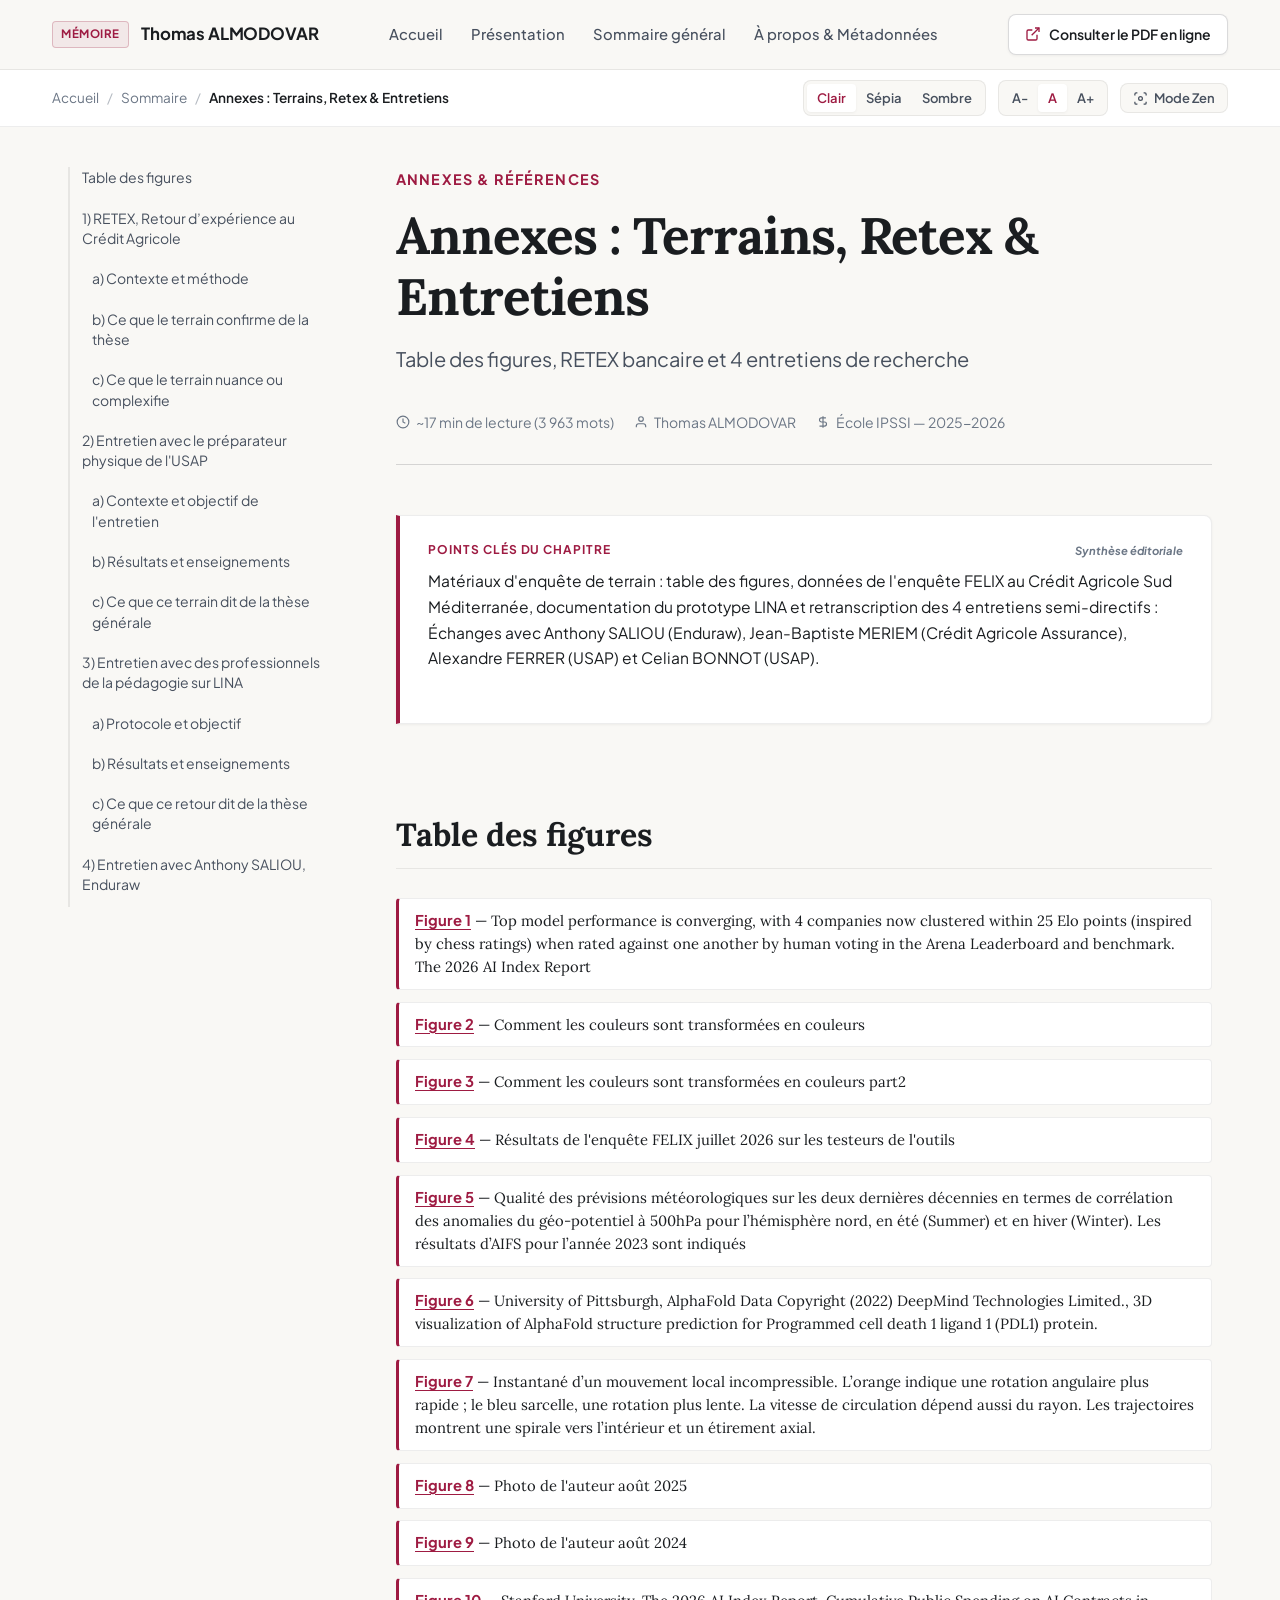
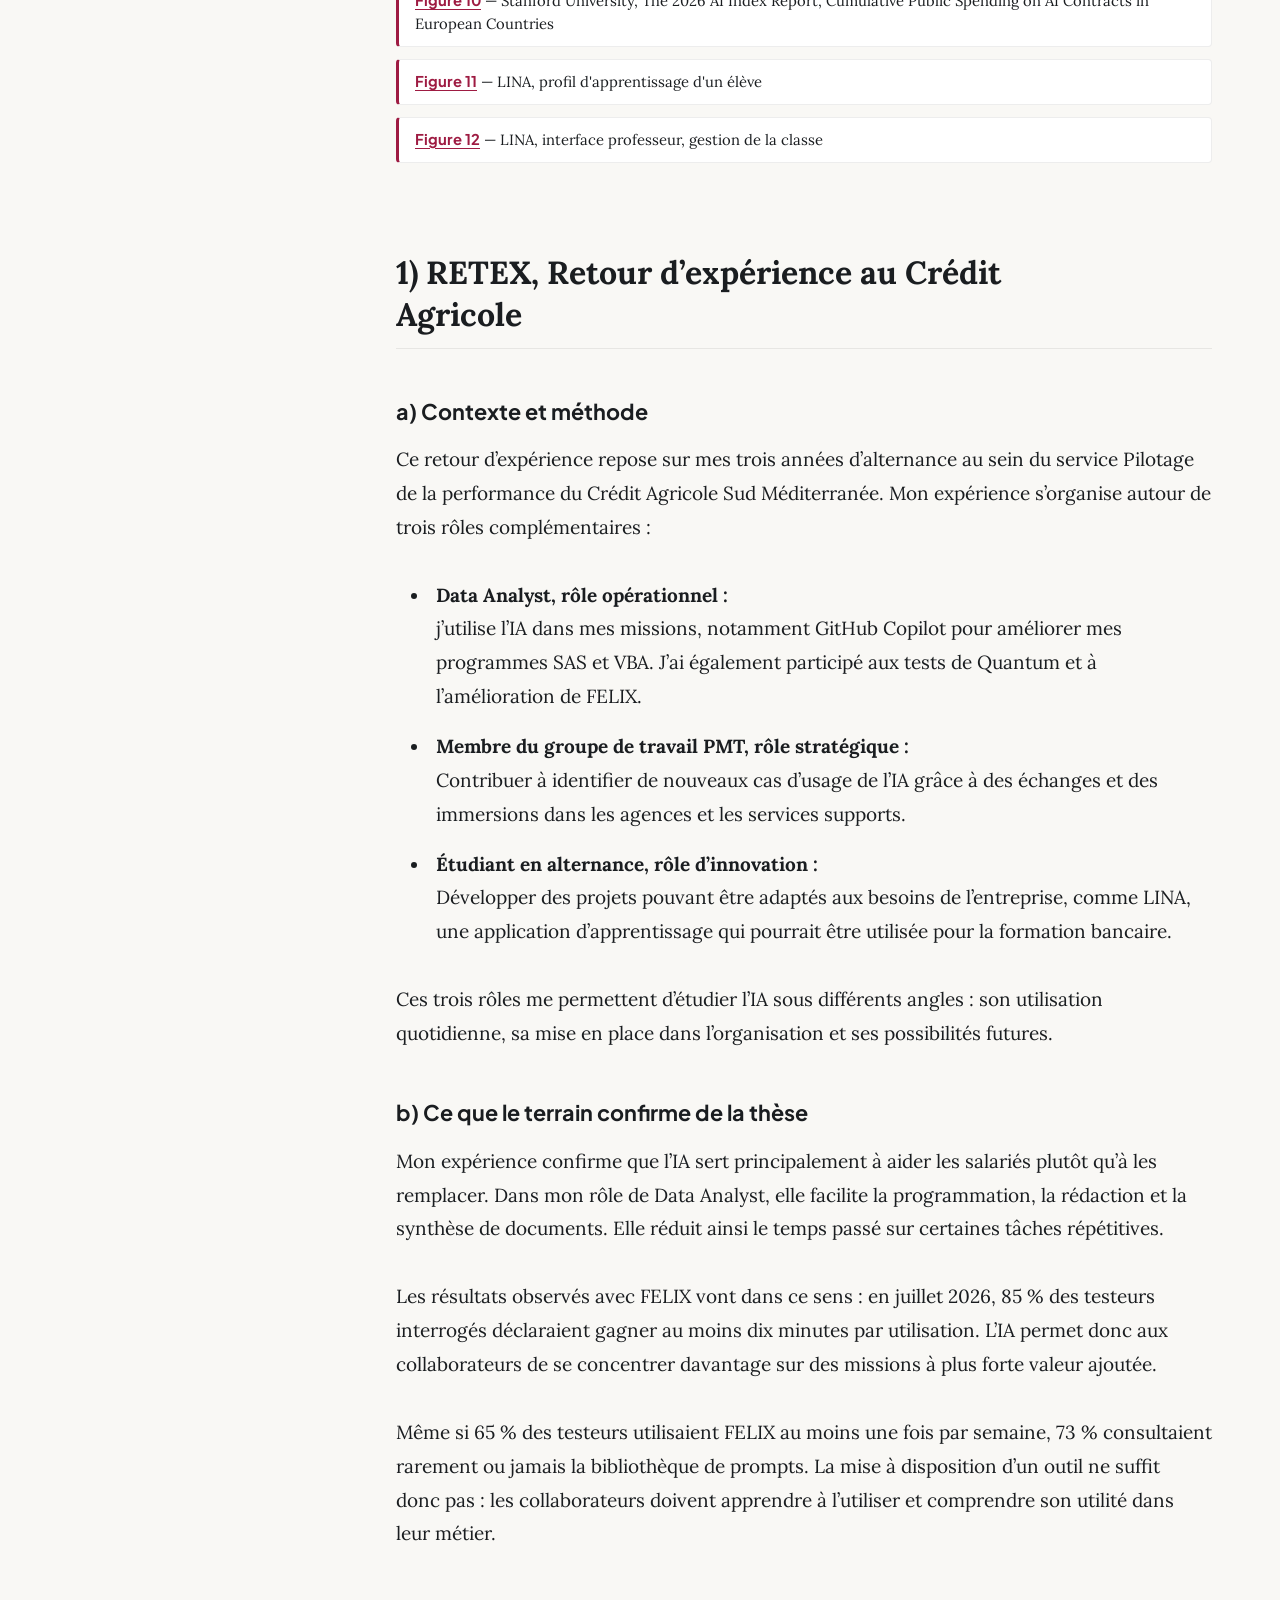
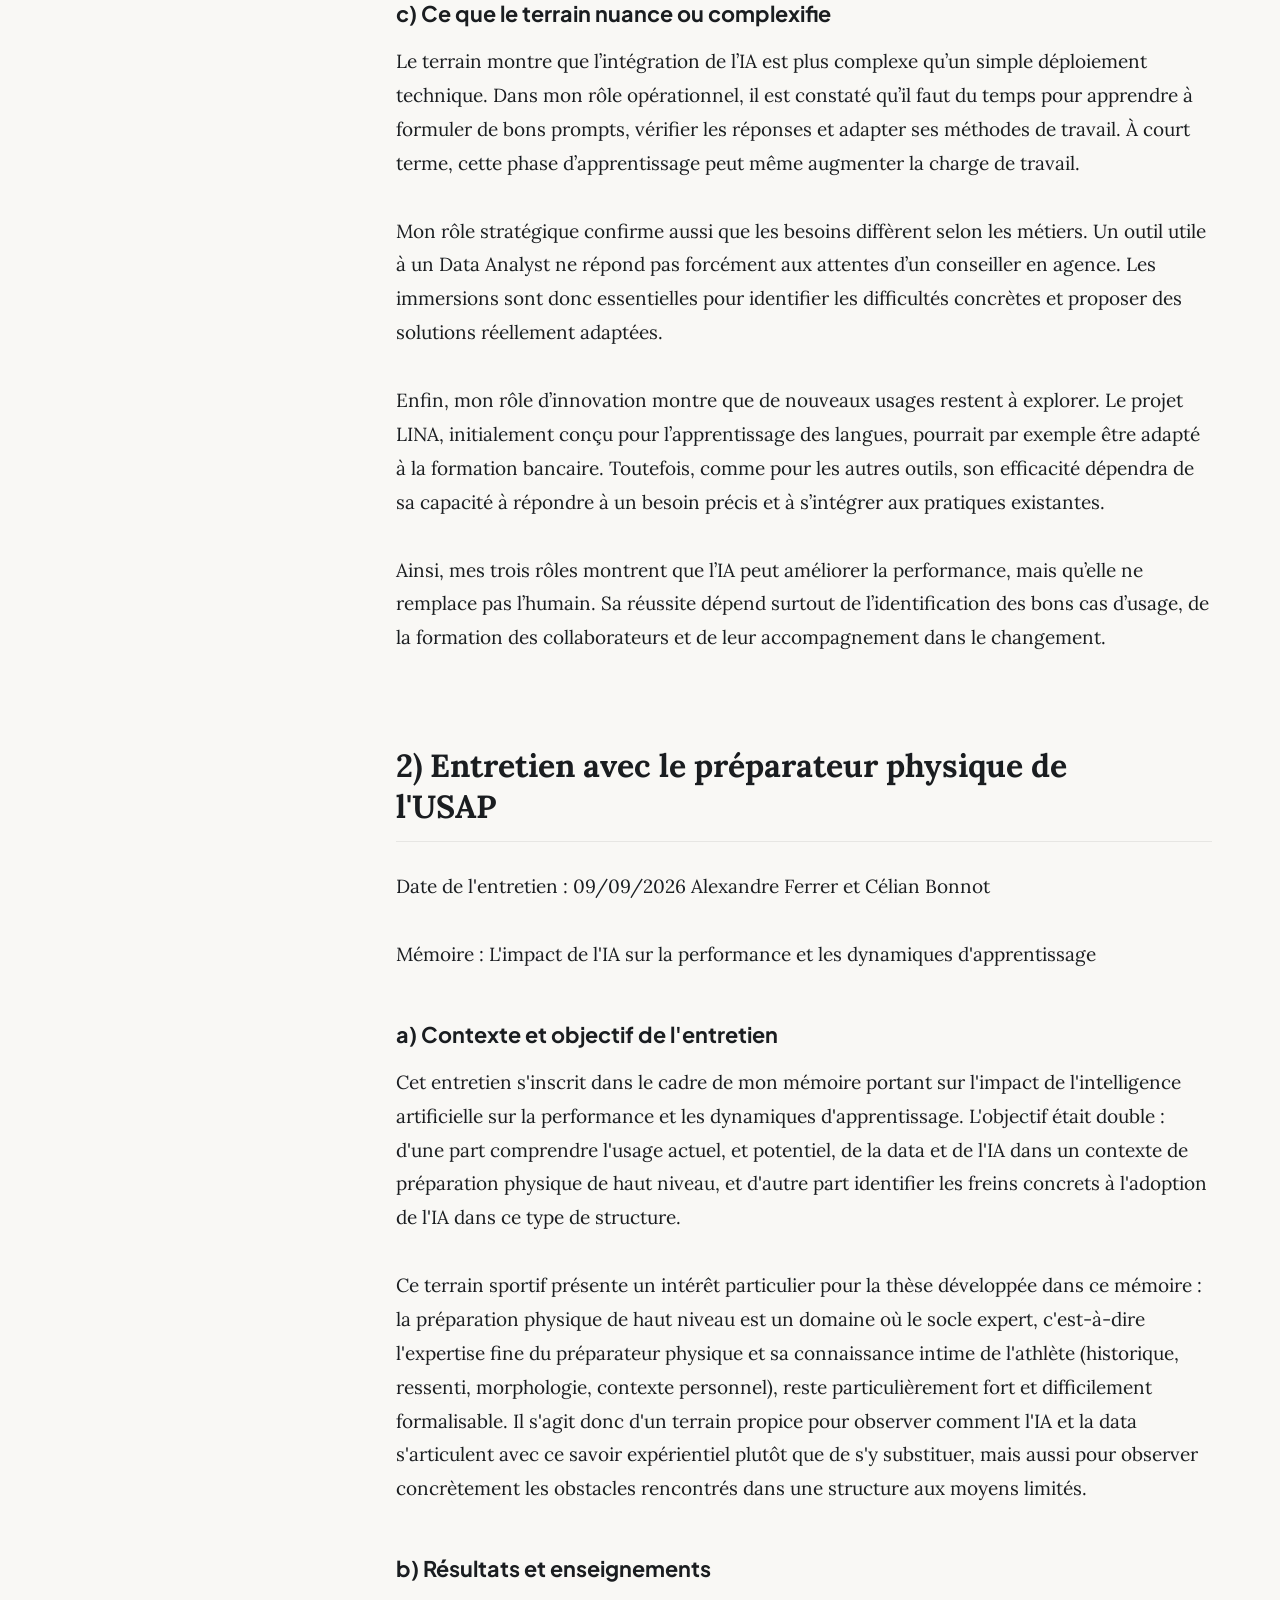
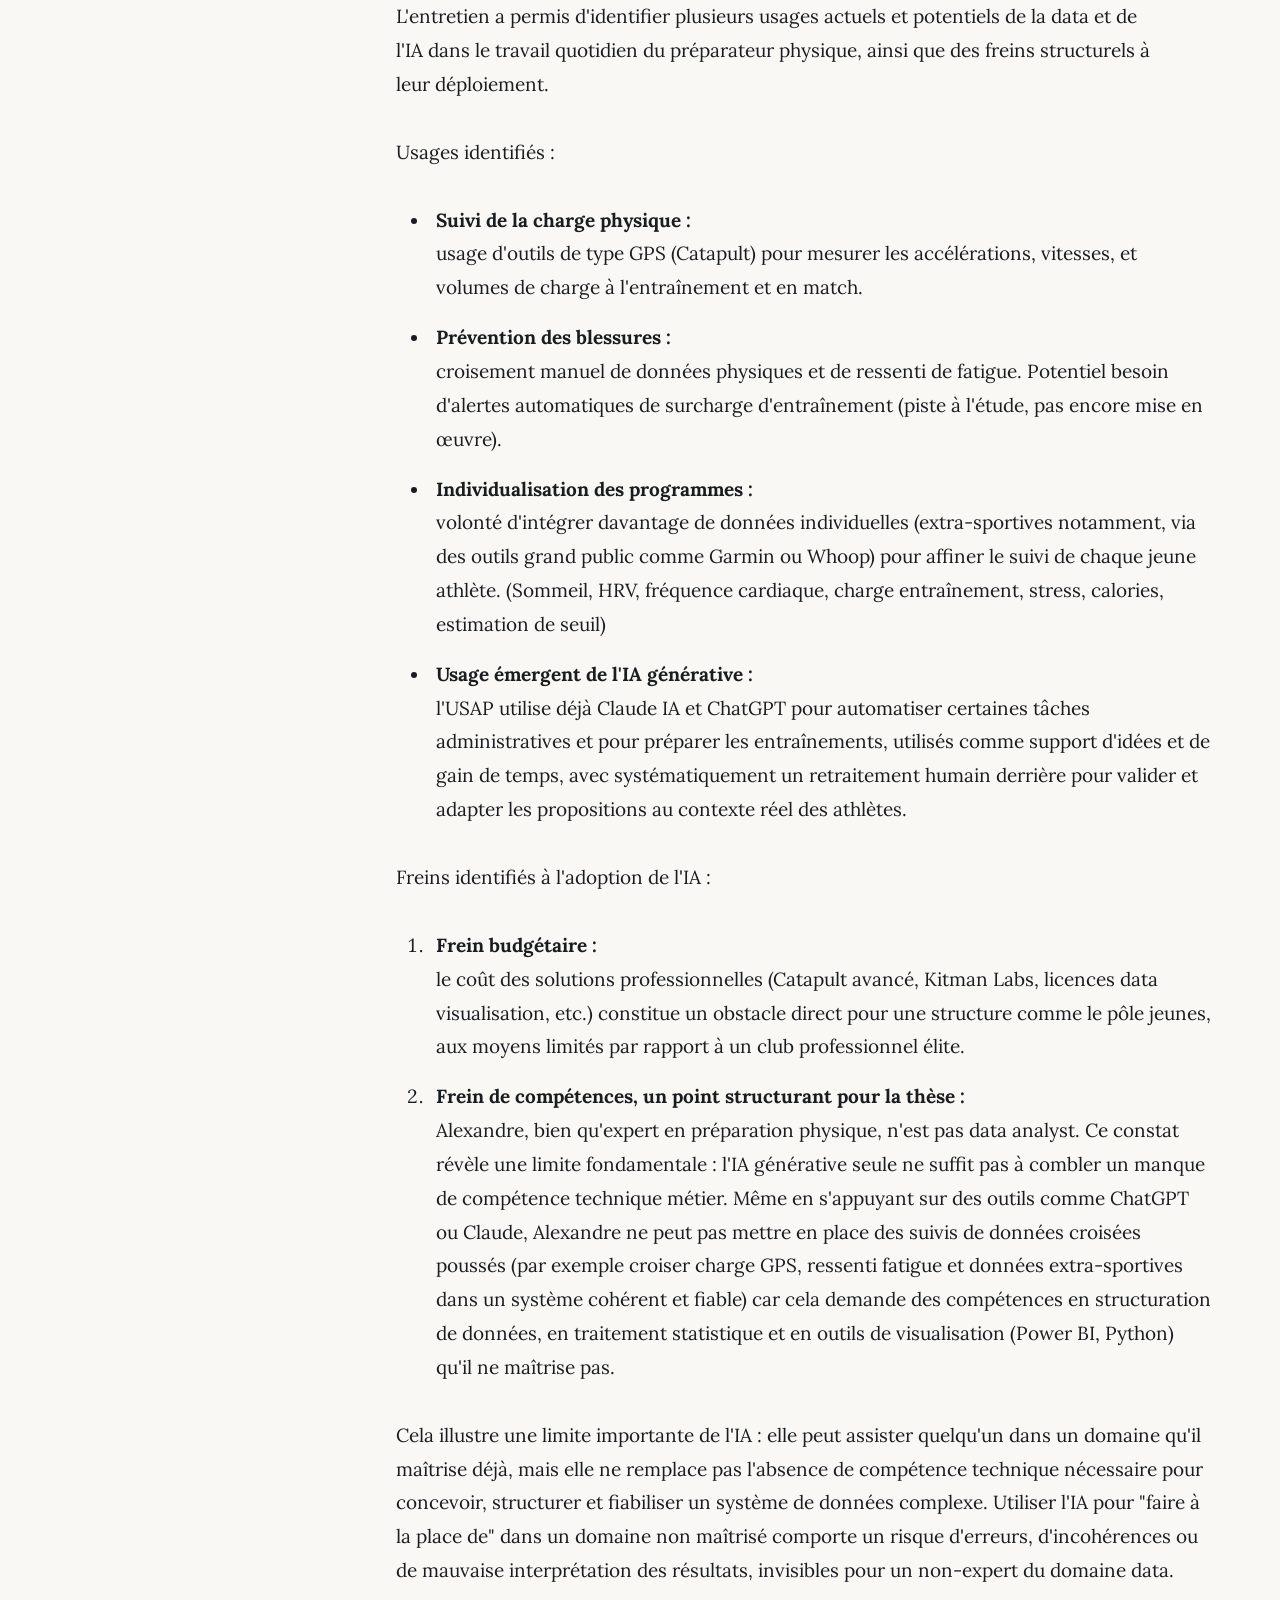
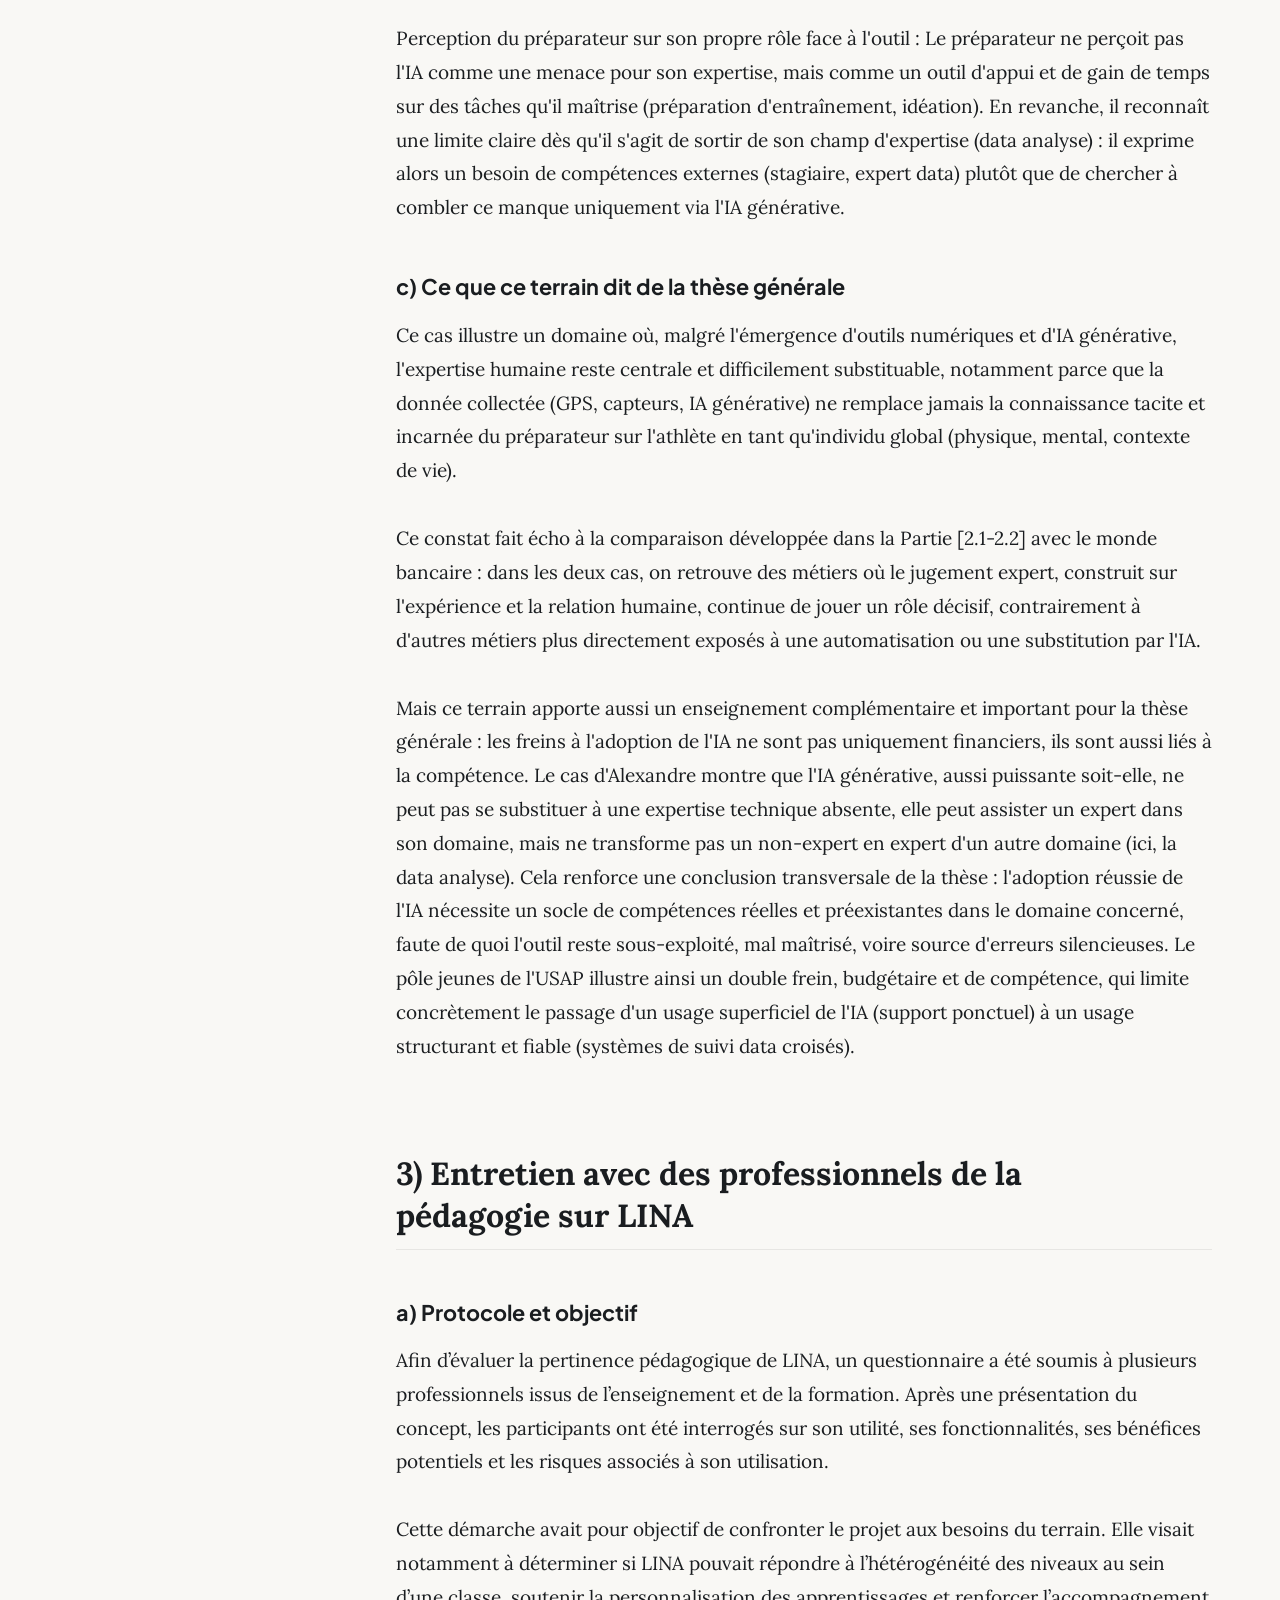
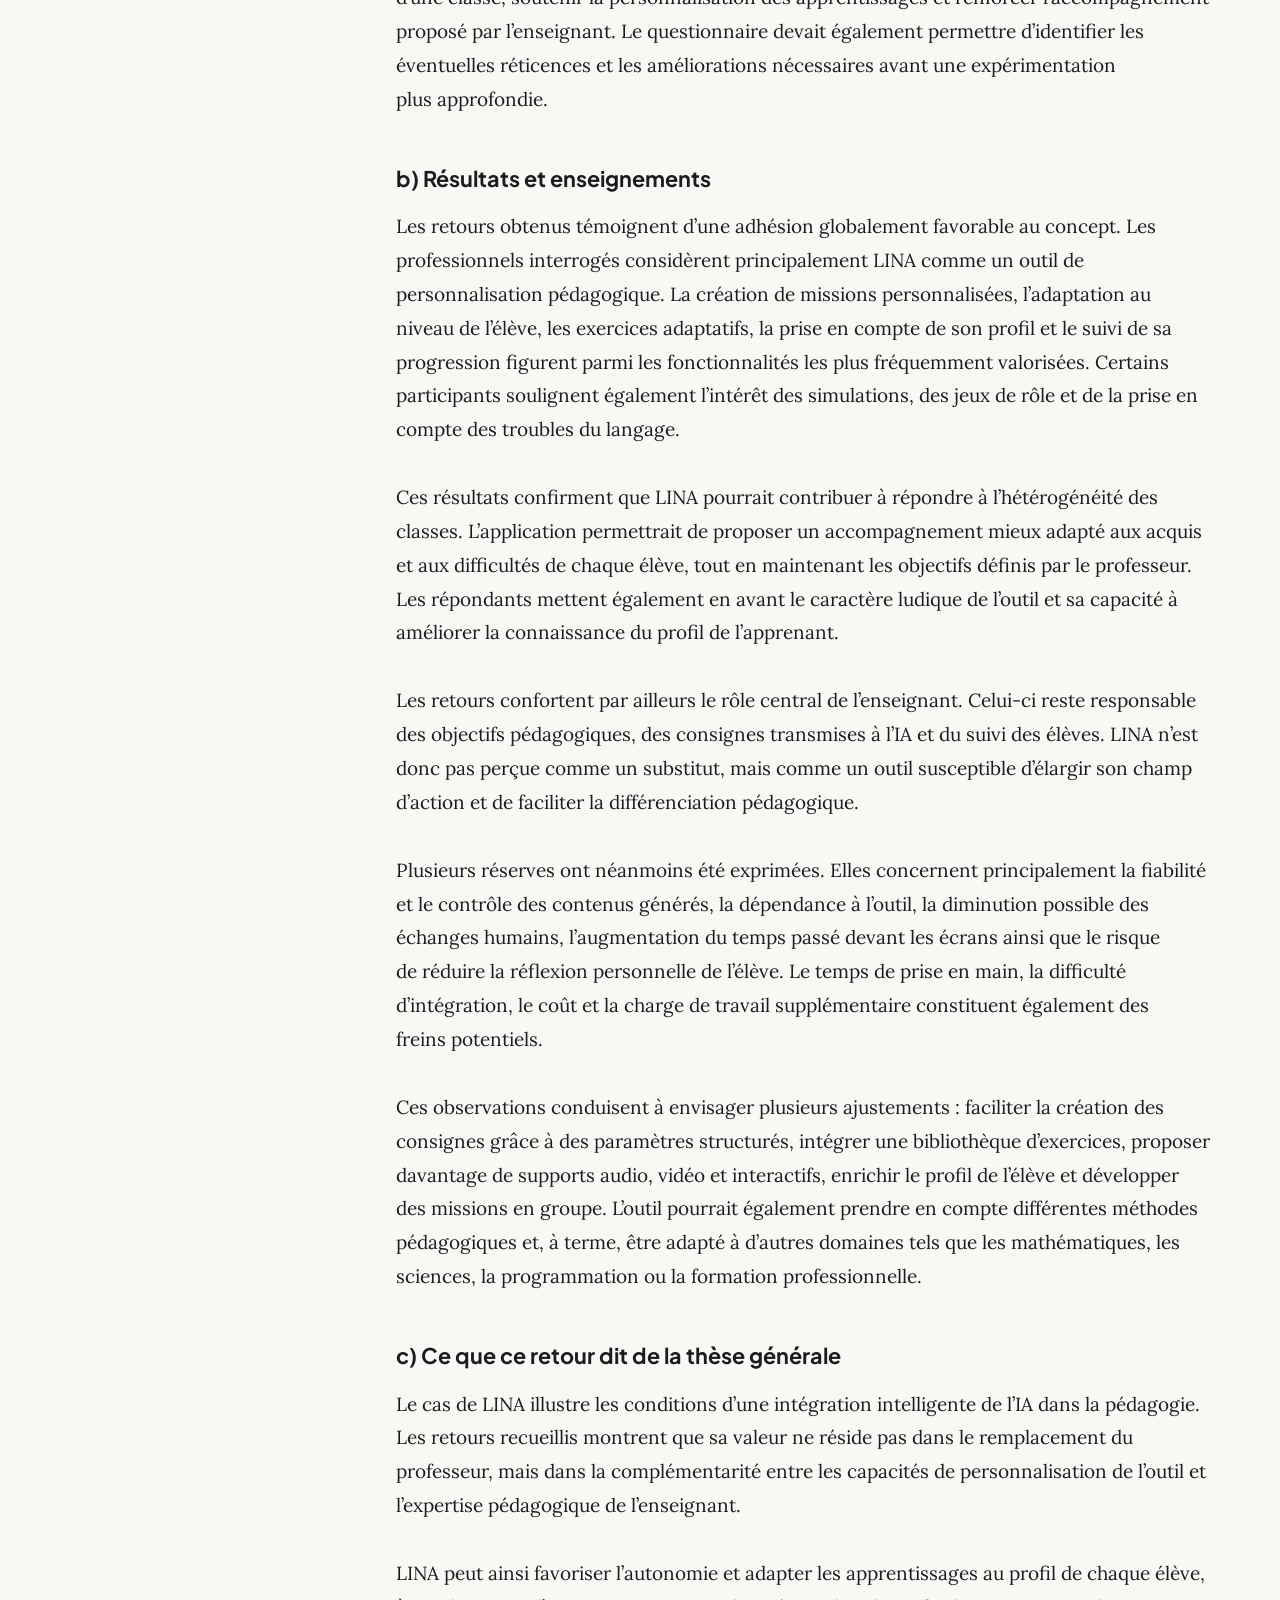
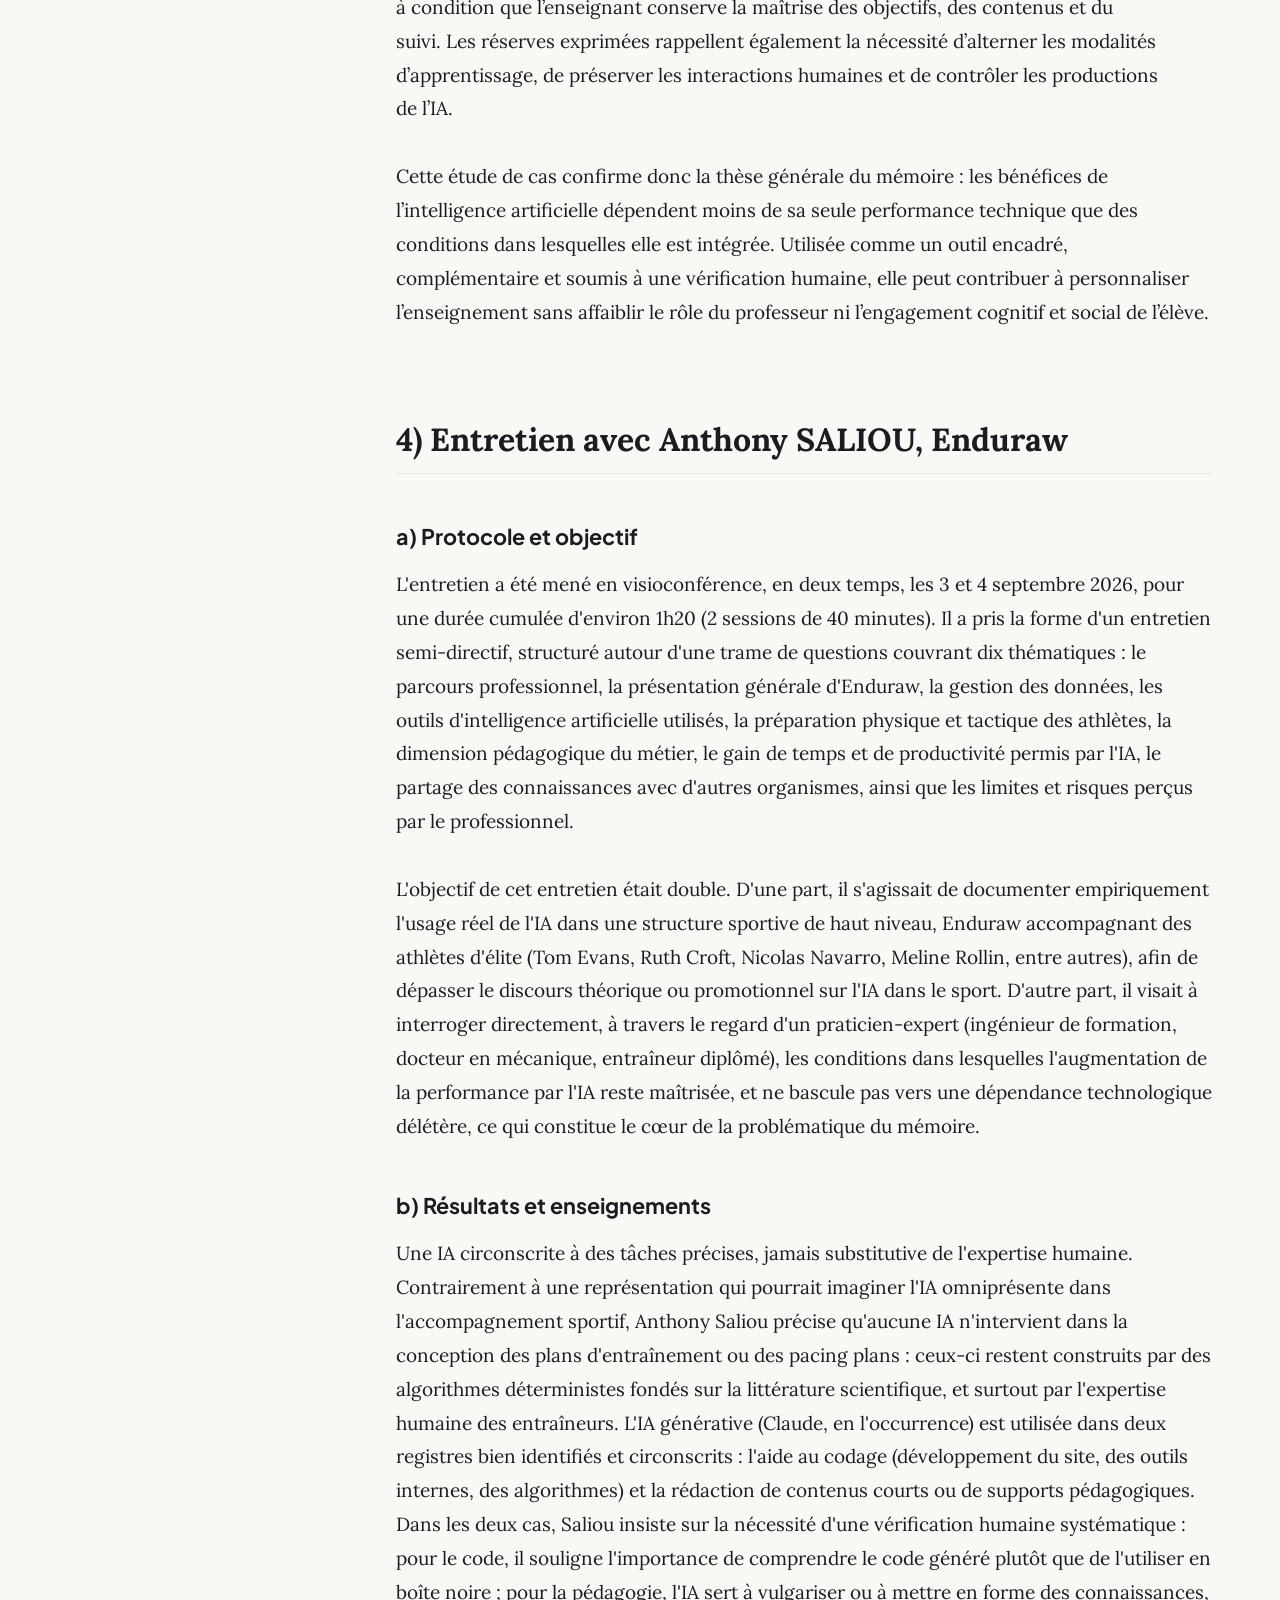
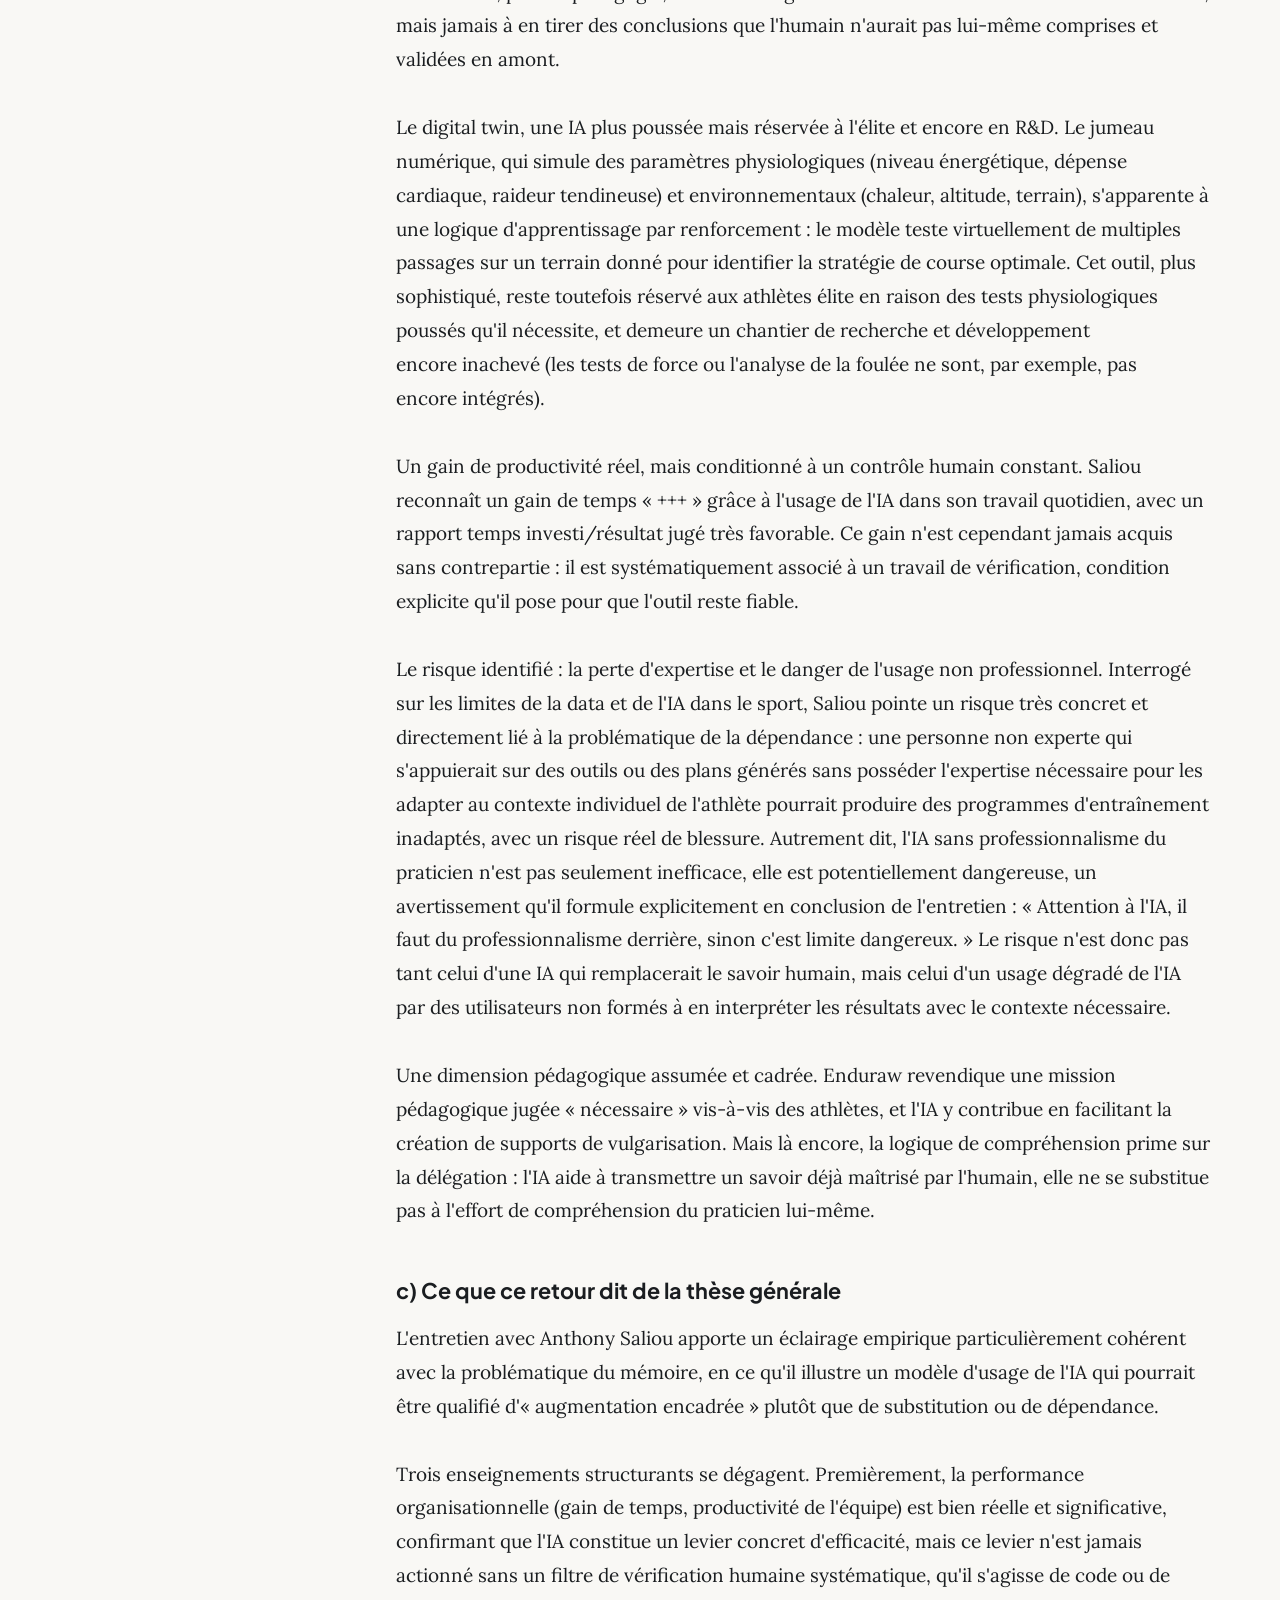
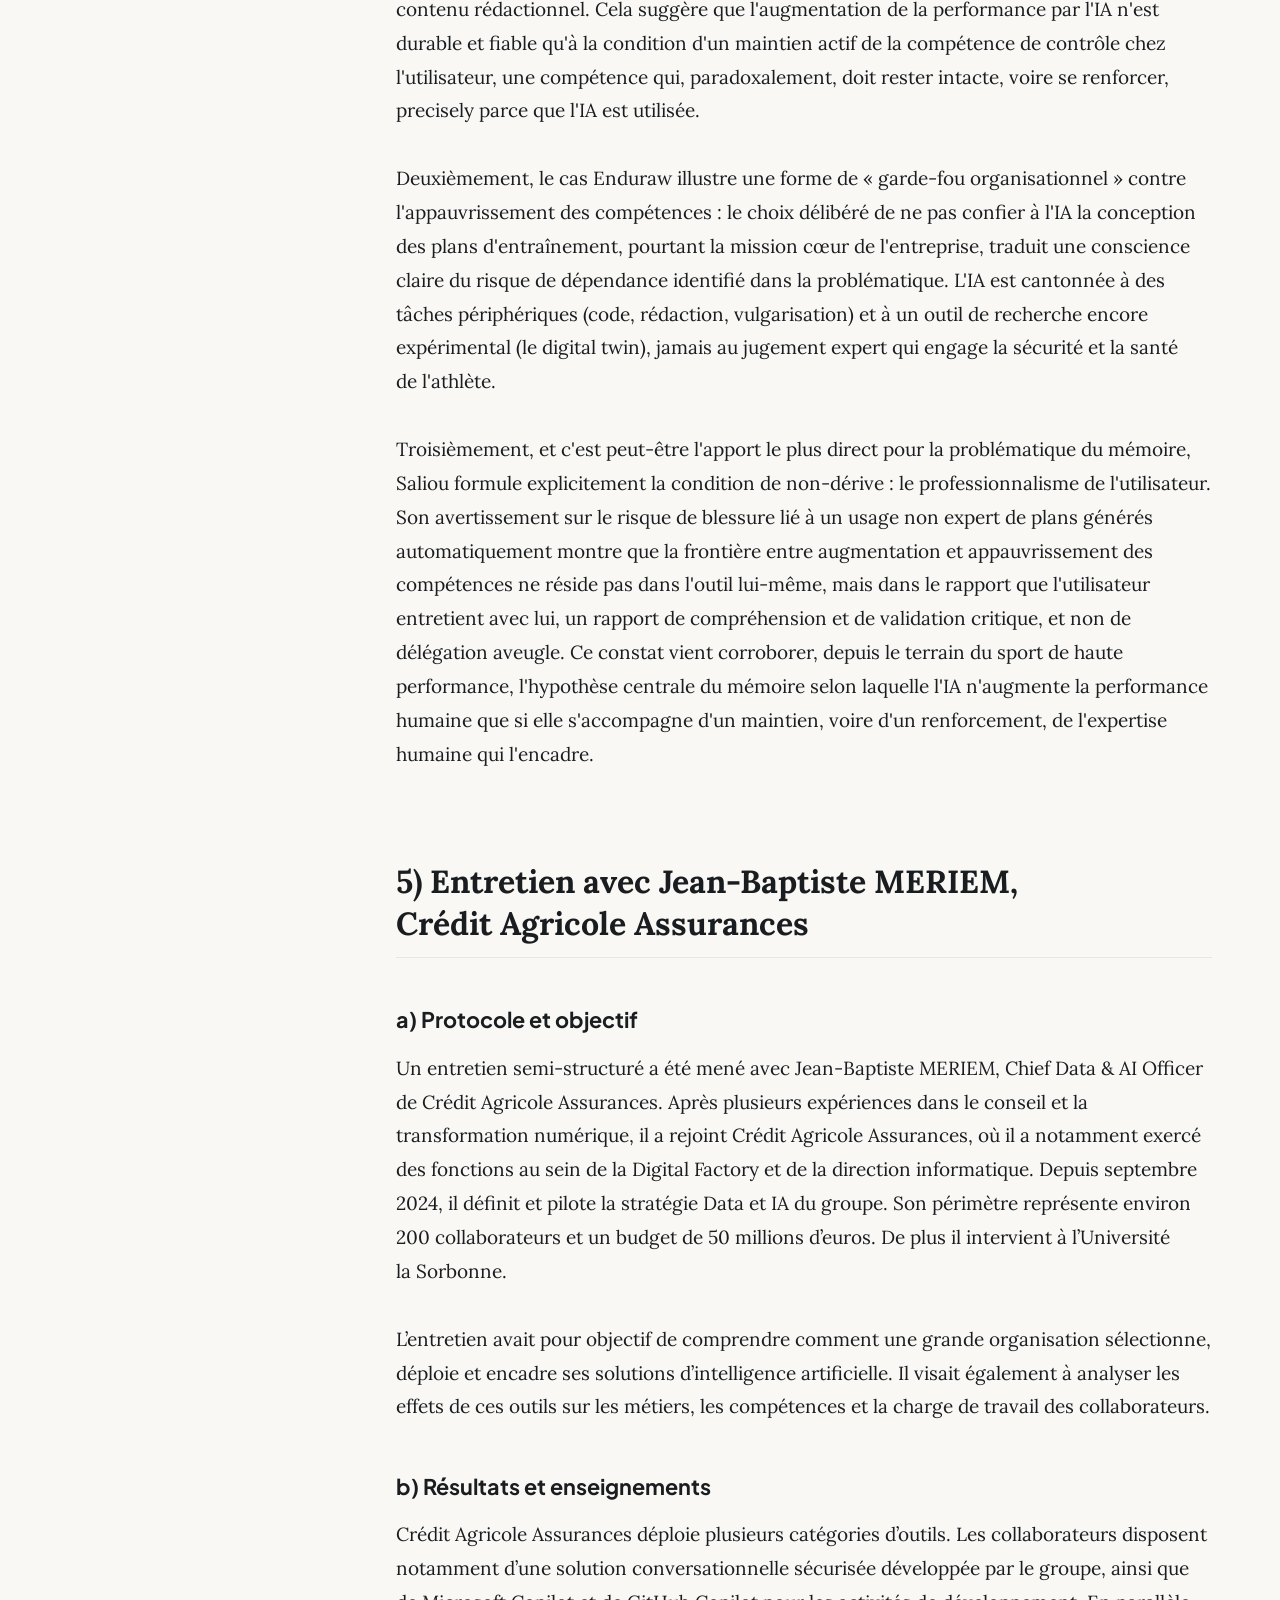
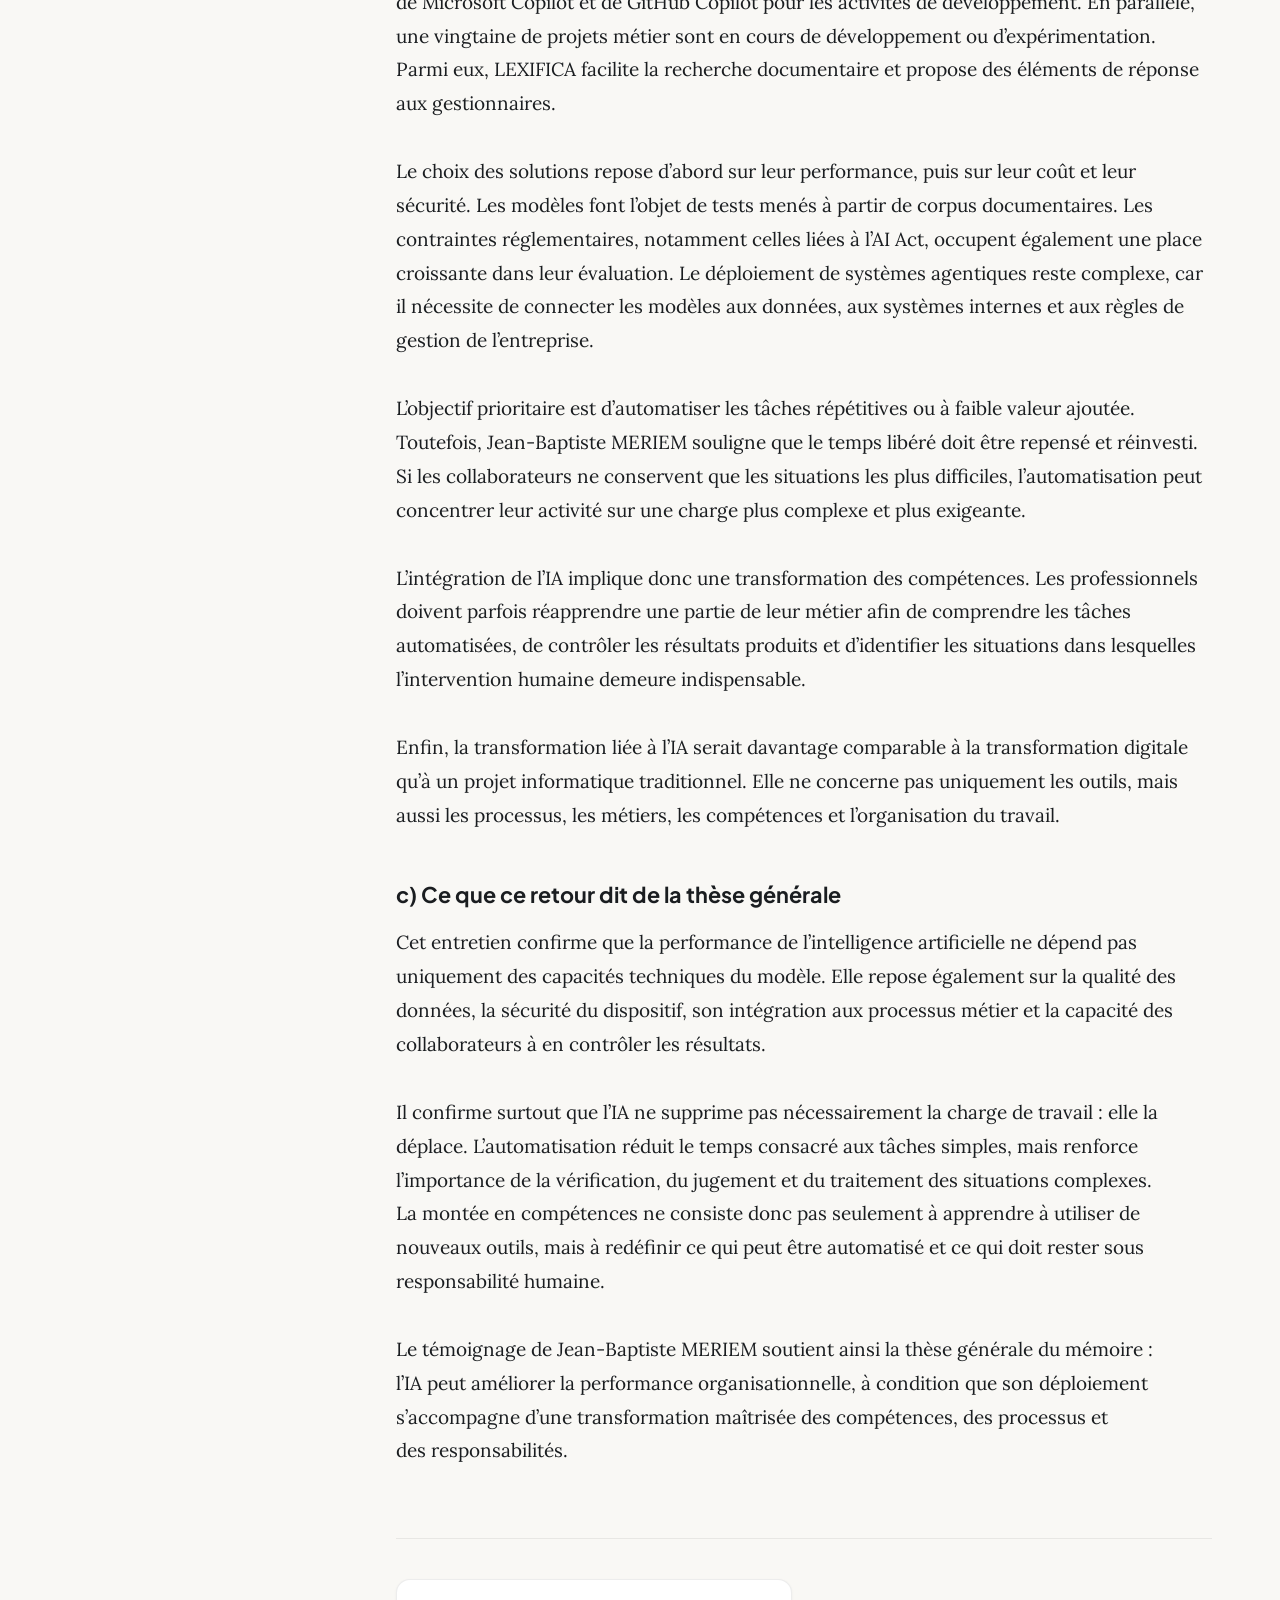
==== commit a941ce24: "Formatage des listes avec titre en gras et retour a la ligne apres les deux-points" ====
--- a/lecture/annexes.html
+++ b/lecture/annexes.html
@@ -182,9 +182,9 @@
 <h3 id="ann-retex-a">a) Contexte et méthode</h3>
 <p>Ce retour d’expérience repose sur mes trois années d’alternance au sein du service Pilotage de la performance du Crédit Agricole Sud Méditerranée. Mon expérience s’organise autour de trois rôles complémentaires :</p>
 <ul>
-  <li>Data Analyst, rôle opérationnel : j’utilise l’IA dans mes missions, notamment GitHub Copilot pour améliorer mes programmes SAS et VBA. J’ai également participé aux tests de Quantum et à l’amélioration de FELIX.</li>
-  <li>Membre du groupe de travail PMT, rôle stratégique : Contribuer à identifier de nouveaux cas d’usage de l’IA grâce à des échanges et des immersions dans les agences et les services supports.</li>
-  <li>Étudiant en alternance, rôle d’innovation : Développer des projets pouvant être adaptés aux besoins de l’entreprise, comme LINA, une application d’apprentissage qui pourrait être utilisée pour la formation bancaire.</li>
+  <li><strong>Data Analyst, rôle opérationnel :</strong><br>j’utilise l’IA dans mes missions, notamment GitHub Copilot pour améliorer mes programmes SAS et VBA. J’ai également participé aux tests de Quantum et à l’amélioration de FELIX.</li>
+  <li><strong>Membre du groupe de travail PMT, rôle stratégique :</strong><br>Contribuer à identifier de nouveaux cas d’usage de l’IA grâce à des échanges et des immersions dans les agences et les services supports.</li>
+  <li><strong>Étudiant en alternance, rôle d’innovation :</strong><br>Développer des projets pouvant être adaptés aux besoins de l’entreprise, comme LINA, une application d’apprentissage qui pourrait être utilisée pour la formation bancaire.</li>
 </ul>
 <p>Ces trois rôles me permettent d’étudier l’IA sous différents angles : son utilisation quotidienne, sa mise en place dans l’organisation et ses possibilités futures.</p>
 <h3 id="ann-retex-b">b) Ce que le terrain confirme de la thèse</h3>
@@ -206,18 +206,16 @@
 <p>L&#x27;entretien a permis d&#x27;identifier plusieurs usages actuels et potentiels de la data et de l&#x27;IA dans le travail quotidien du préparateur physique, ainsi que des freins structurels à leur déploiement.</p>
 <p>Usages identifiés :</p>
 <ul>
-  <li>Suivi de la charge physique : usage d&#x27;outils de type GPS (Catapult) pour mesurer les accélérations, vitesses, et volumes de charge à l&#x27;entraînement et en match.</li>
-  <li>Prévention des blessures : croisement manuel de données physiques et de ressenti de fatigue. Potentiel besoin d&#x27;alertes automatiques de surcharge d&#x27;entraînement (piste à l&#x27;étude, pas encore mise en œuvre).</li>
-  <li>Individualisation des programmes : volonté d&#x27;intégrer davantage de données individuelles (extra-sportives notamment, via des outils grand public comme Garmin ou Whoop) pour affiner le suivi de chaque jeune athlète. (Sommeil, HRV, fréquence cardiaque, charge entraînement, stress, calories, estimation de seuil)</li>
-  <li>Usage émergent de l&#x27;IA générative : l&#x27;USAP utilise déjà Claude IA et ChatGPT pour automatiser certaines tâches administratives et pour préparer les entraînements, utilisés comme support d&#x27;idées et de gain de temps, avec systématiquement un retraitement humain derrière pour valider et adapter les propositions au contexte réel des athlètes.</li>
+  <li><strong>Suivi de la charge physique :</strong><br>usage d&#x27;outils de type GPS (Catapult) pour mesurer les accélérations, vitesses, et volumes de charge à l&#x27;entraînement et en match.</li>
+  <li><strong>Prévention des blessures :</strong><br>croisement manuel de données physiques et de ressenti de fatigue. Potentiel besoin d&#x27;alertes automatiques de surcharge d&#x27;entraînement (piste à l&#x27;étude, pas encore mise en œuvre).</li>
+  <li><strong>Individualisation des programmes :</strong><br>volonté d&#x27;intégrer davantage de données individuelles (extra-sportives notamment, via des outils grand public comme Garmin ou Whoop) pour affiner le suivi de chaque jeune athlète. (Sommeil, HRV, fréquence cardiaque, charge entraînement, stress, calories, estimation de seuil)</li>
+  <li><strong>Usage émergent de l&#x27;IA générative :</strong><br>l&#x27;USAP utilise déjà Claude IA et ChatGPT pour automatiser certaines tâches administratives et pour préparer les entraînements, utilisés comme support d&#x27;idées et de gain de temps, avec systématiquement un retraitement humain derrière pour valider et adapter les propositions au contexte réel des athlètes.</li>
 </ul>
 <p>Freins identifiés à l&#x27;adoption de l&#x27;IA :</p>
 <ol>
-  <li>Frein budgétaire : le coût des solutions professionnelles (Catapult avancé, Kitman Labs, licences data visualisation, etc.) constitue un obstacle direct pour une structure comme le pôle jeunes, aux moyens limités par rapport à un club professionnel élite.</li>
+  <li><strong>Frein budgétaire :</strong><br>le coût des solutions professionnelles (Catapult avancé, Kitman Labs, licences data visualisation, etc.) constitue un obstacle direct pour une structure comme le pôle jeunes, aux moyens limités par rapport à un club professionnel élite.</li>
+  <li><strong>Frein de compétences, un point structurant pour la thèse :</strong><br>Alexandre, bien qu&#x27;expert en préparation physique, n&#x27;est pas data analyst. Ce constat révèle une limite fondamentale : l&#x27;IA générative seule ne suffit pas à combler un manque de compétence technique métier. Même en s&#x27;appuyant sur des outils comme ChatGPT ou Claude, Alexandre ne peut pas mettre en place des suivis de données croisées poussés (par exemple croiser charge GPS, ressenti fatigue et données extra-sportives dans un système cohérent et fiable) car cela demande des compétences en structuration de données, en traitement statistique et en outils de visualisation (Power BI, Python) qu&#x27;il ne maîtrise pas.</li>
 </ol>
-<ul>
-  <li>Frein de compétences, un point structurant pour la thèse : Alexandre, bien qu&#x27;expert en préparation physique, n&#x27;est pas data analyst. Ce constat révèle une limite fondamentale : l&#x27;IA générative seule ne suffit pas à combler un manque de compétence technique métier. Même en s&#x27;appuyant sur des outils comme ChatGPT ou Claude, Alexandre ne peut pas mettre en place des suivis de données croisées poussés (par exemple croiser charge GPS, ressenti fatigue et données extra-sportives dans un système cohérent et fiable) car cela demande des compétences en structuration de données, en traitement statistique et en outils de visualisation (Power BI, Python) qu&#x27;il ne maîtrise pas.</li>
-</ul>
 <p>Cela illustre une limite importante de l&#x27;IA : elle peut assister quelqu&#x27;un dans un domaine qu&#x27;il maîtrise déjà, mais elle ne remplace pas l&#x27;absence de compétence technique nécessaire pour concevoir, structurer et fiabiliser un système de données complexe. Utiliser l&#x27;IA pour &quot;faire à la place de&quot; dans un domaine non maîtrisé comporte un risque d&#x27;erreurs, d&#x27;incohérences ou de mauvaise interprétation des résultats, invisibles pour un non-expert du domaine data.</p>
 <p>Perception du préparateur sur son propre rôle face à l&#x27;outil : Le préparateur ne perçoit pas l&#x27;IA comme une menace pour son expertise, mais comme un outil d&#x27;appui et de gain de temps sur des tâches qu&#x27;il maîtrise (préparation d&#x27;entraînement, idéation). En revanche, il reconnaît une limite claire dès qu&#x27;il s&#x27;agit de sortir de son champ d&#x27;expertise (data analyse) : il exprime alors un besoin de compétences externes (stagiaire, expert data) plutôt que de chercher à combler ce manque uniquement via l&#x27;IA générative.</p>
 <h3 id="ann-usap-c">c) Ce que ce terrain dit de la thèse générale</h3>
--- a/css/reader.css
+++ b/css/reader.css
@@ -593,8 +593,14 @@
 }
 
 .reader-content li {
-  margin-bottom: 0.6em;
+  margin-bottom: 0.85em;
   padding-left: 0.3em;
+  line-height: var(--text-line-height);
+}
+
+.reader-content li strong {
+  color: var(--text-primary);
+  font-weight: 700;
 }
 
 /* Tableaux avec défilement horizontal local */
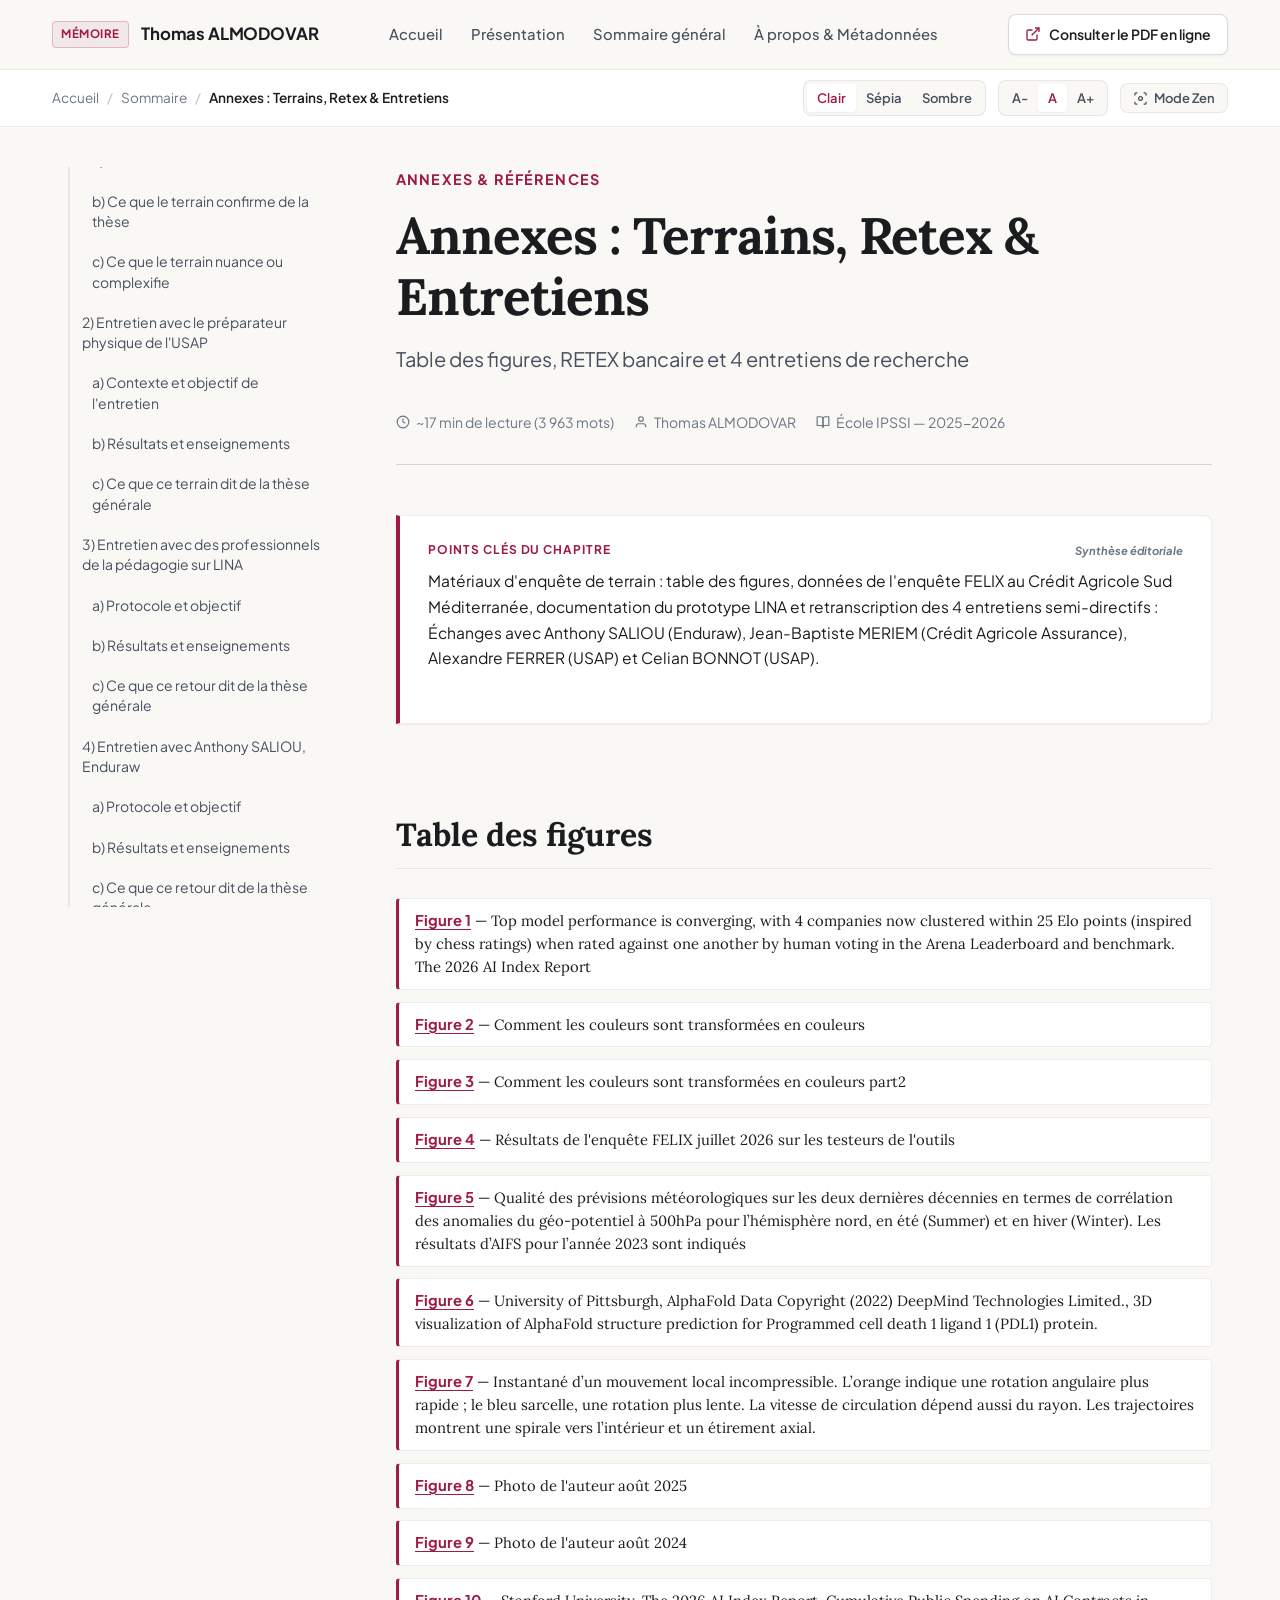
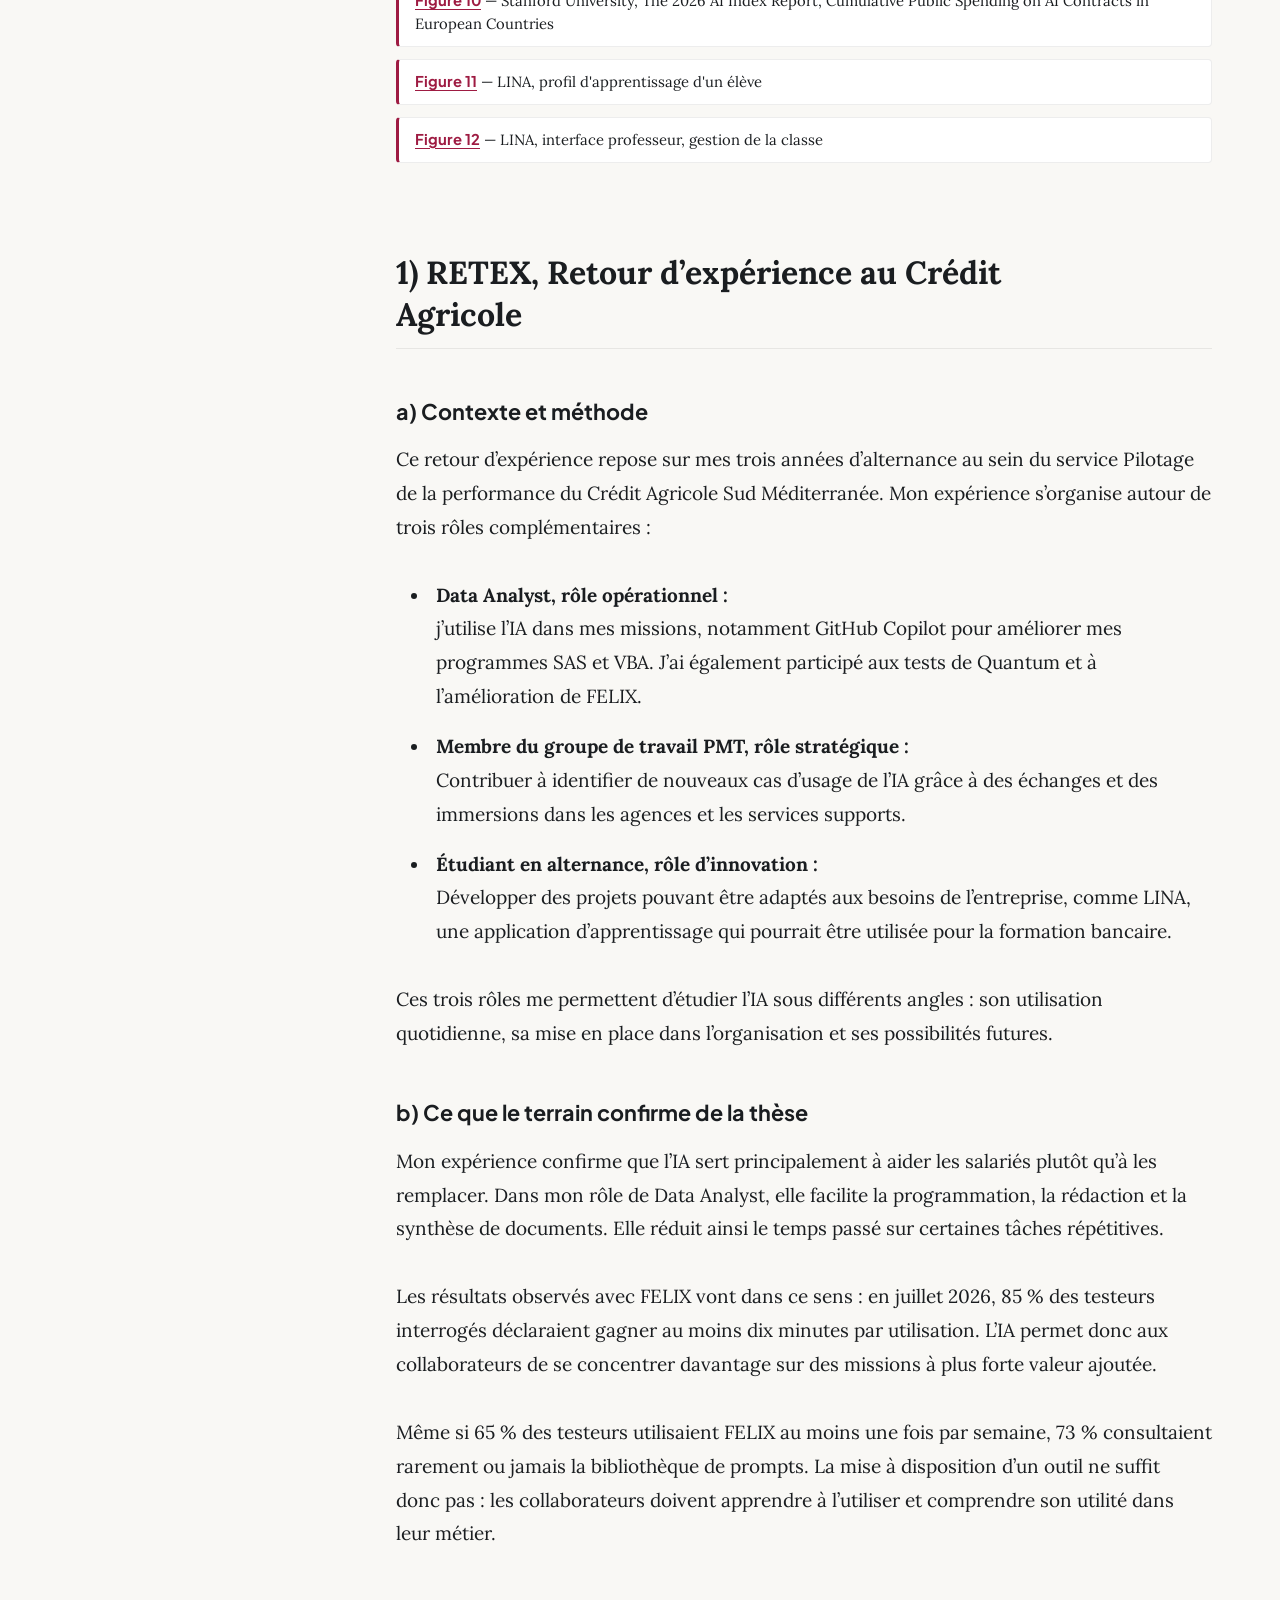
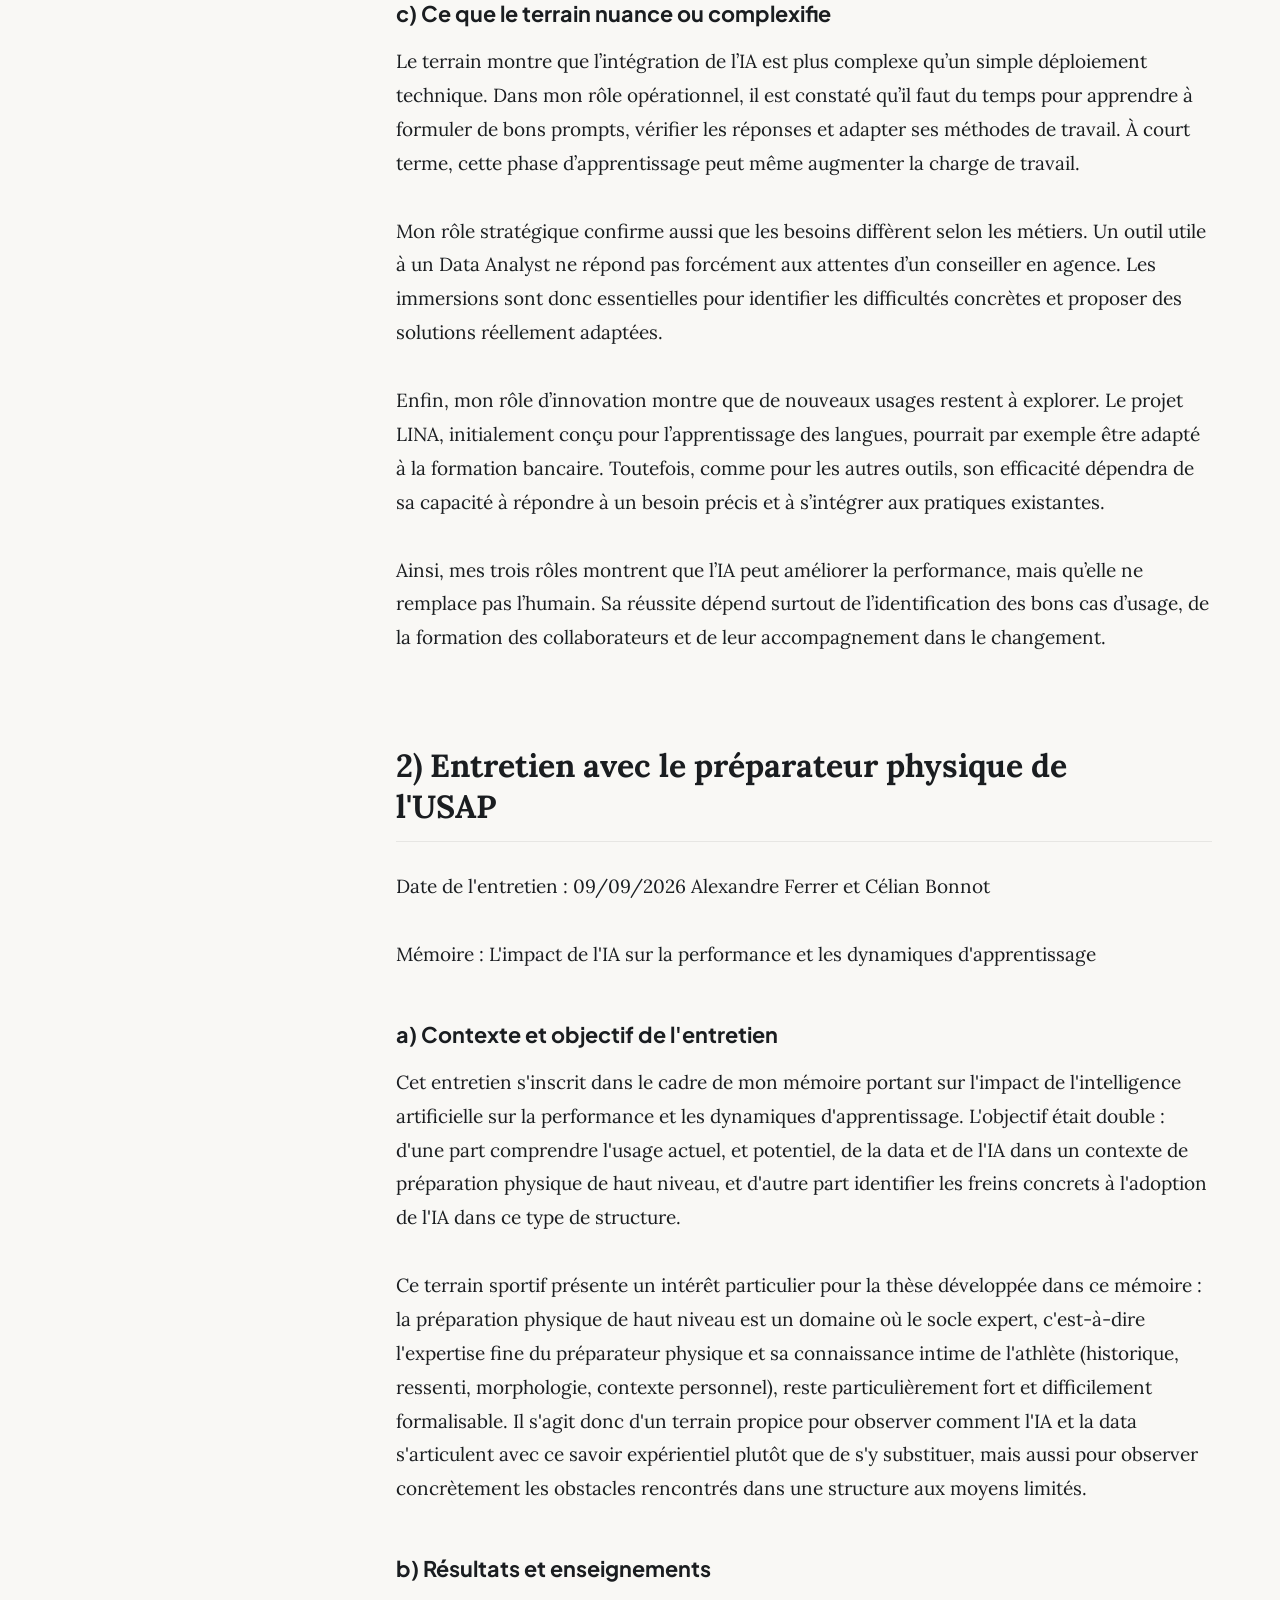
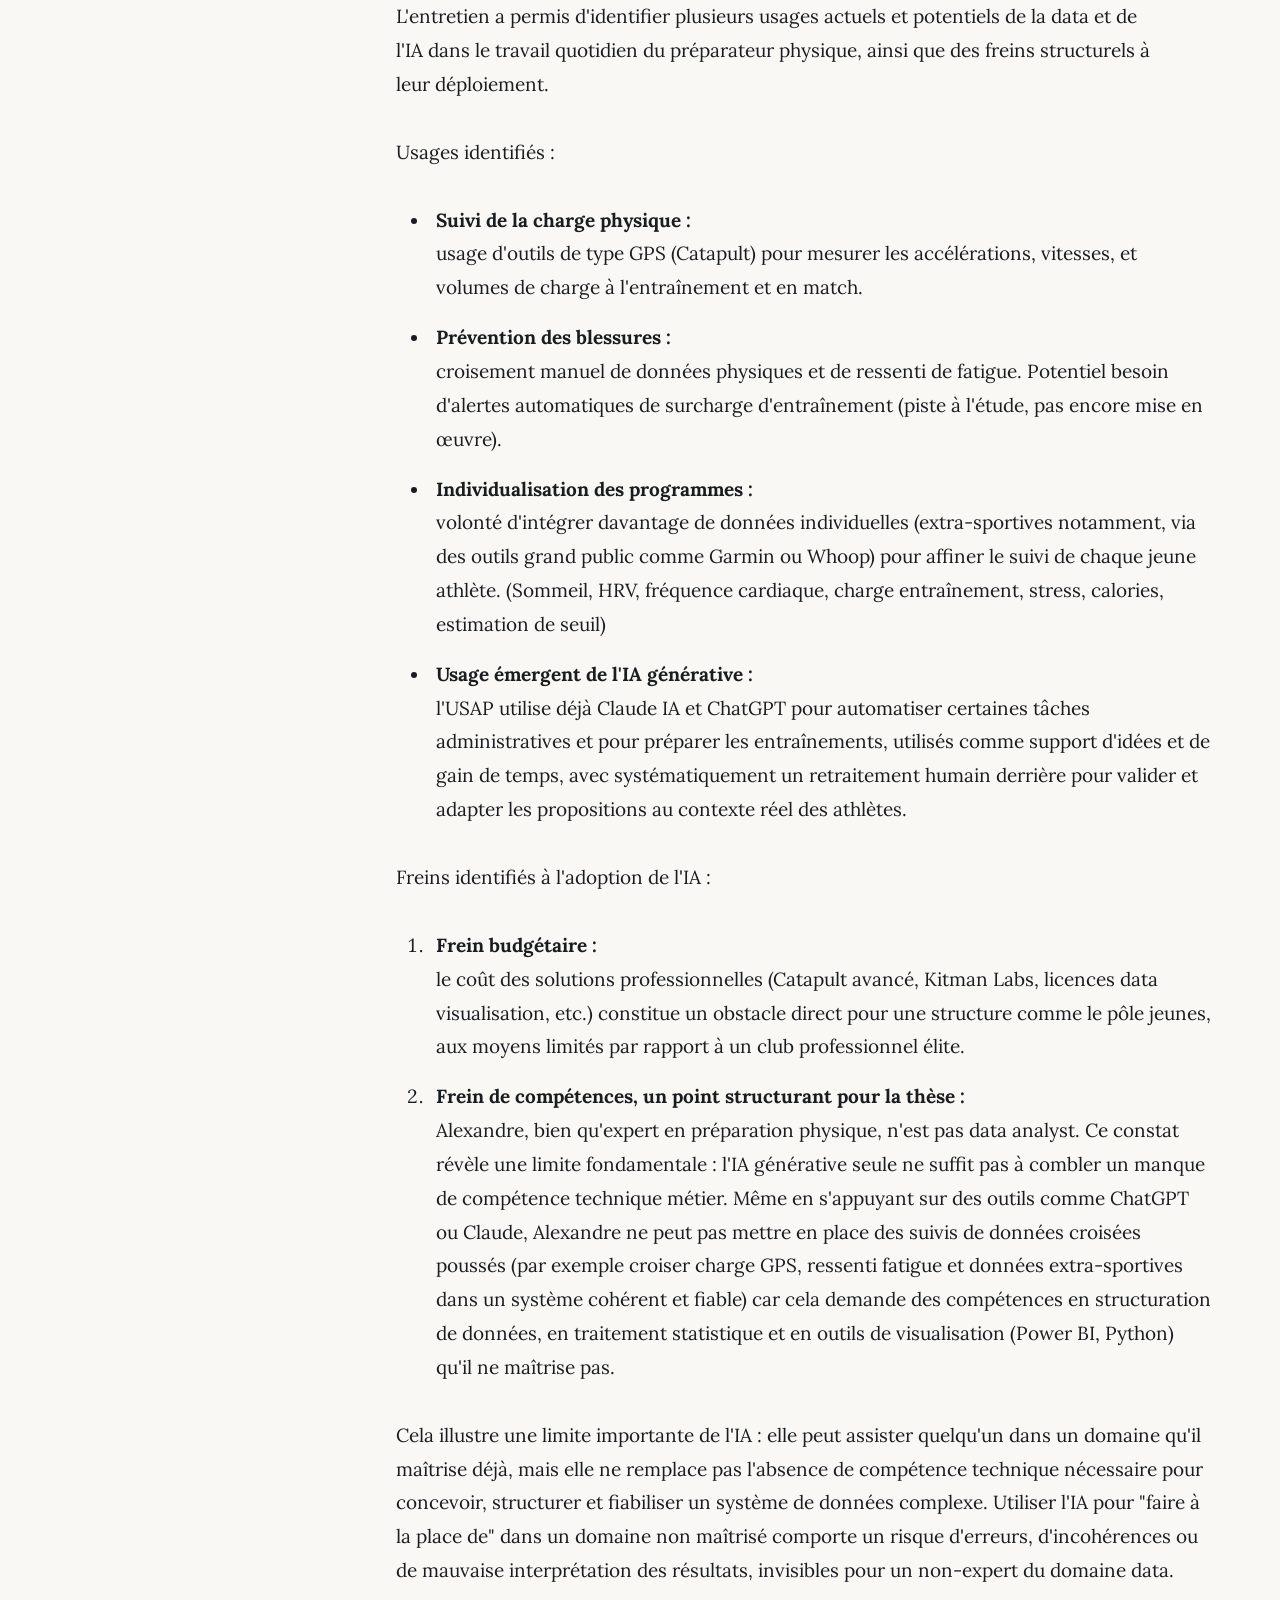
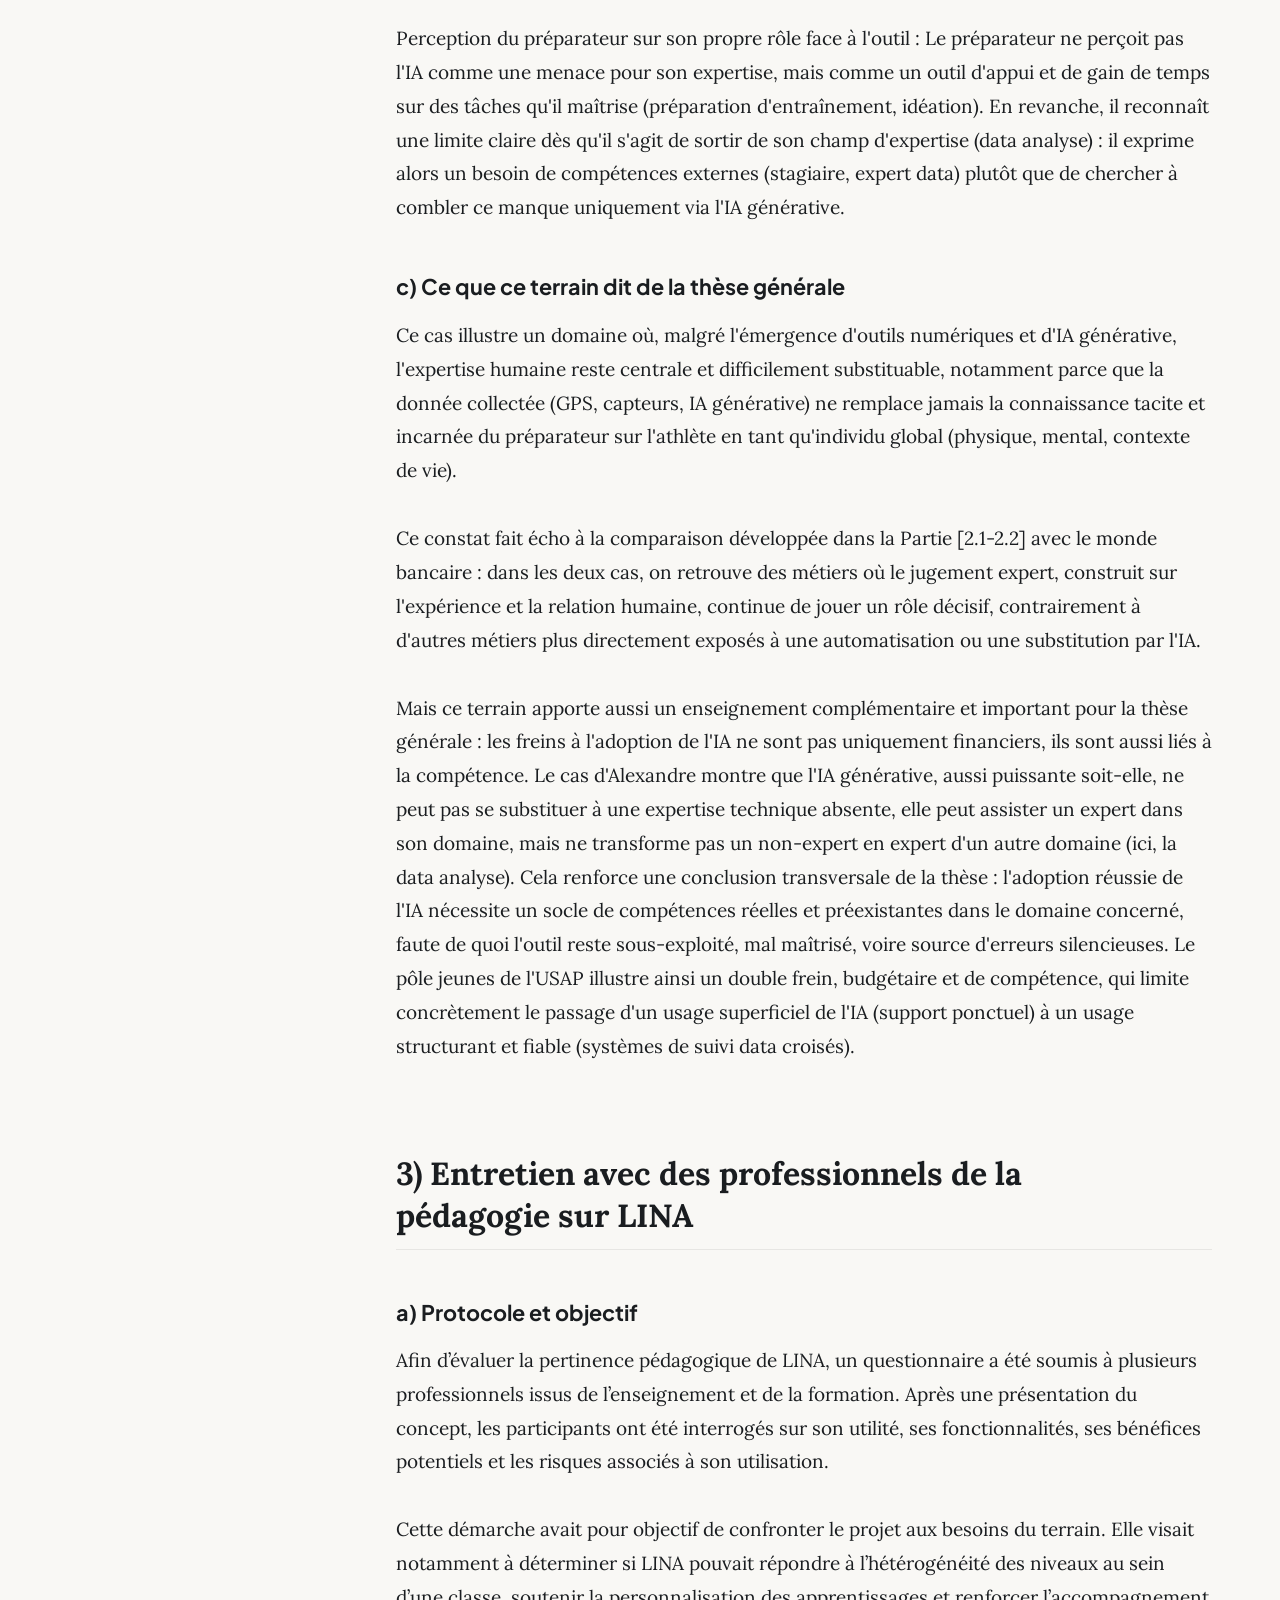
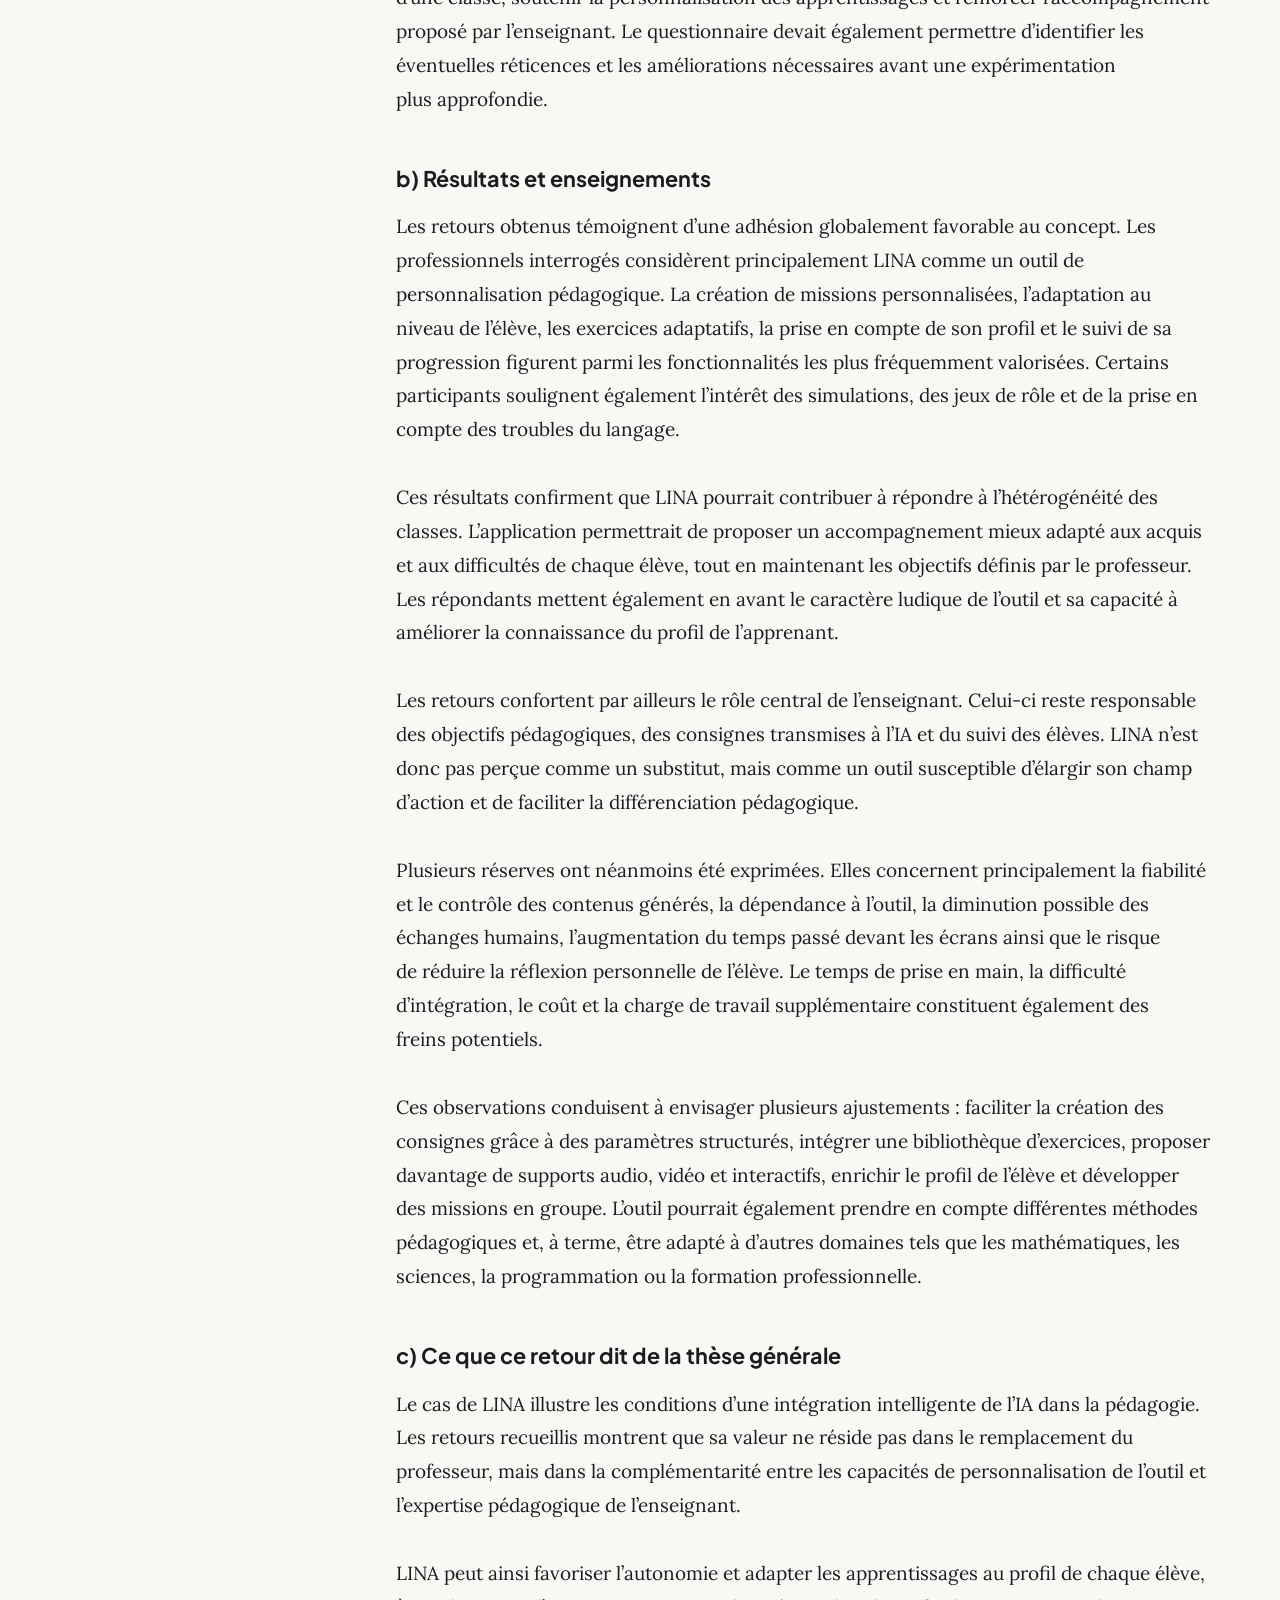
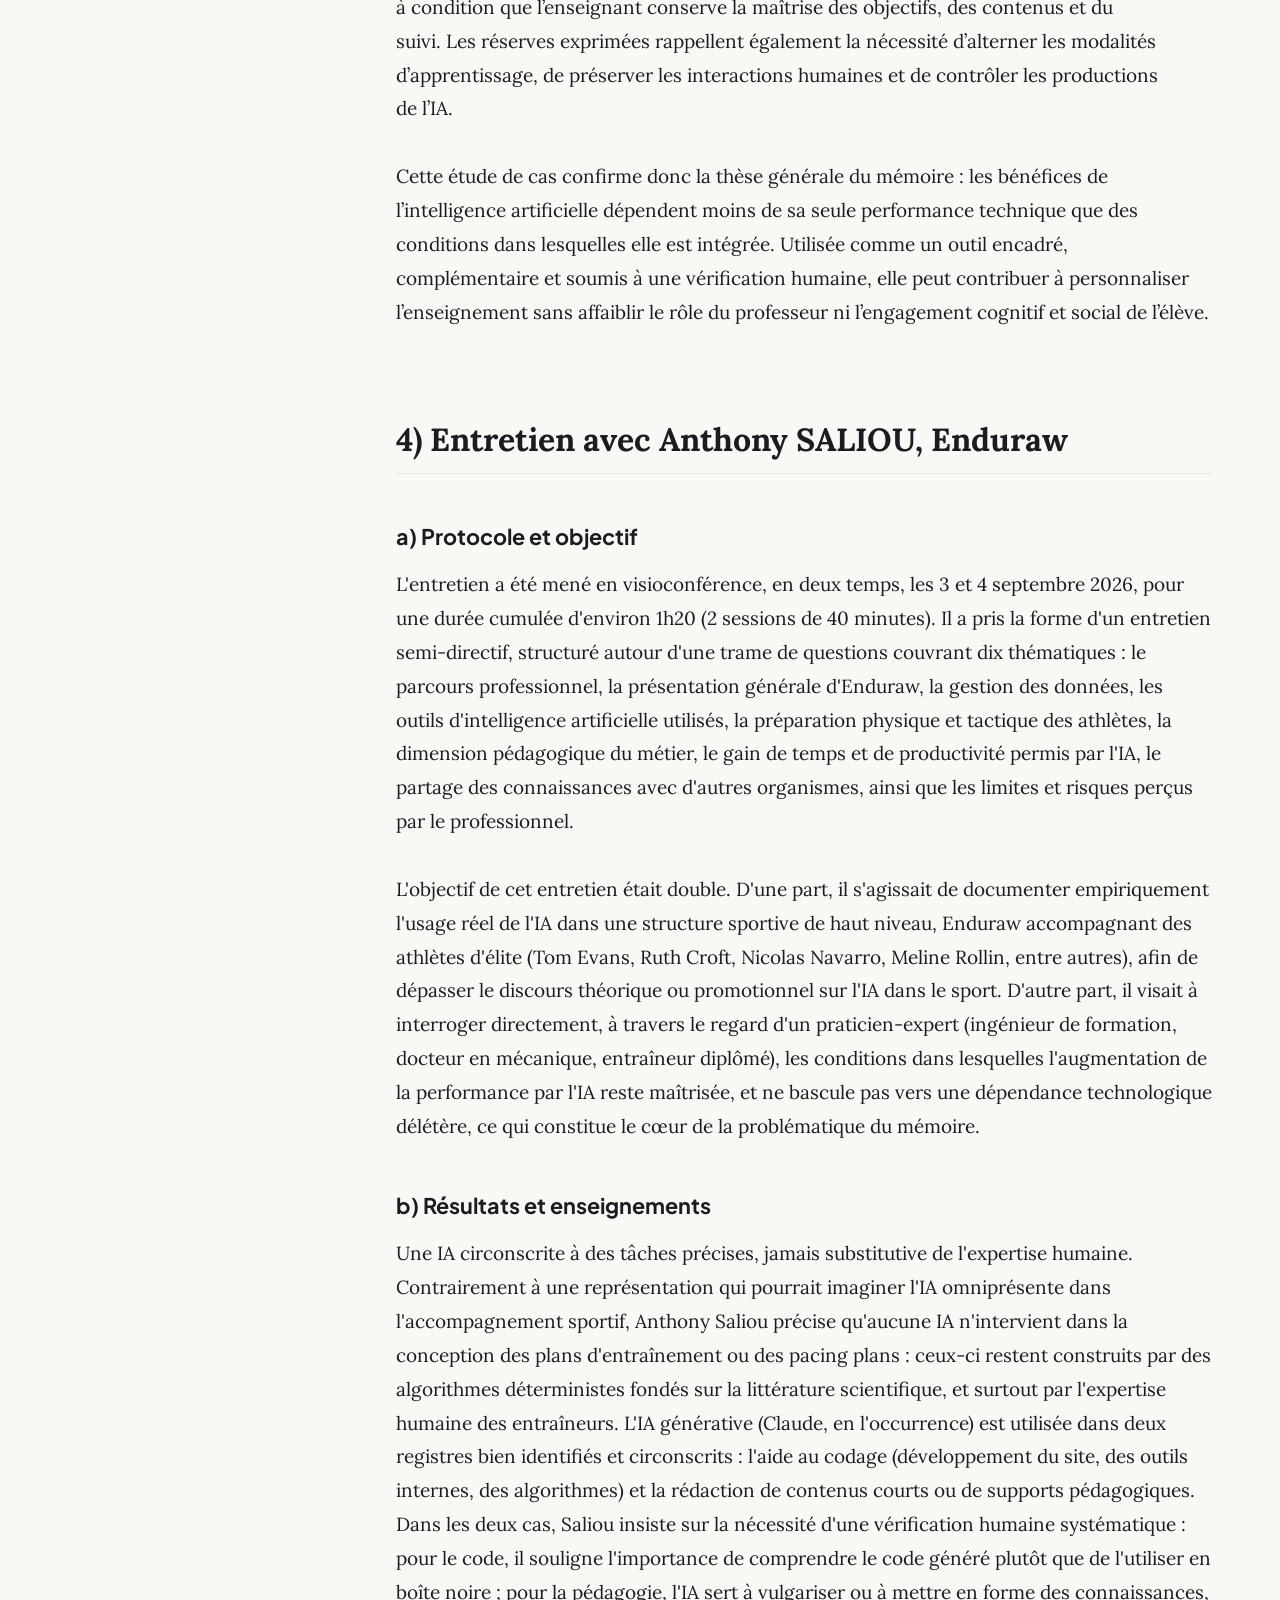
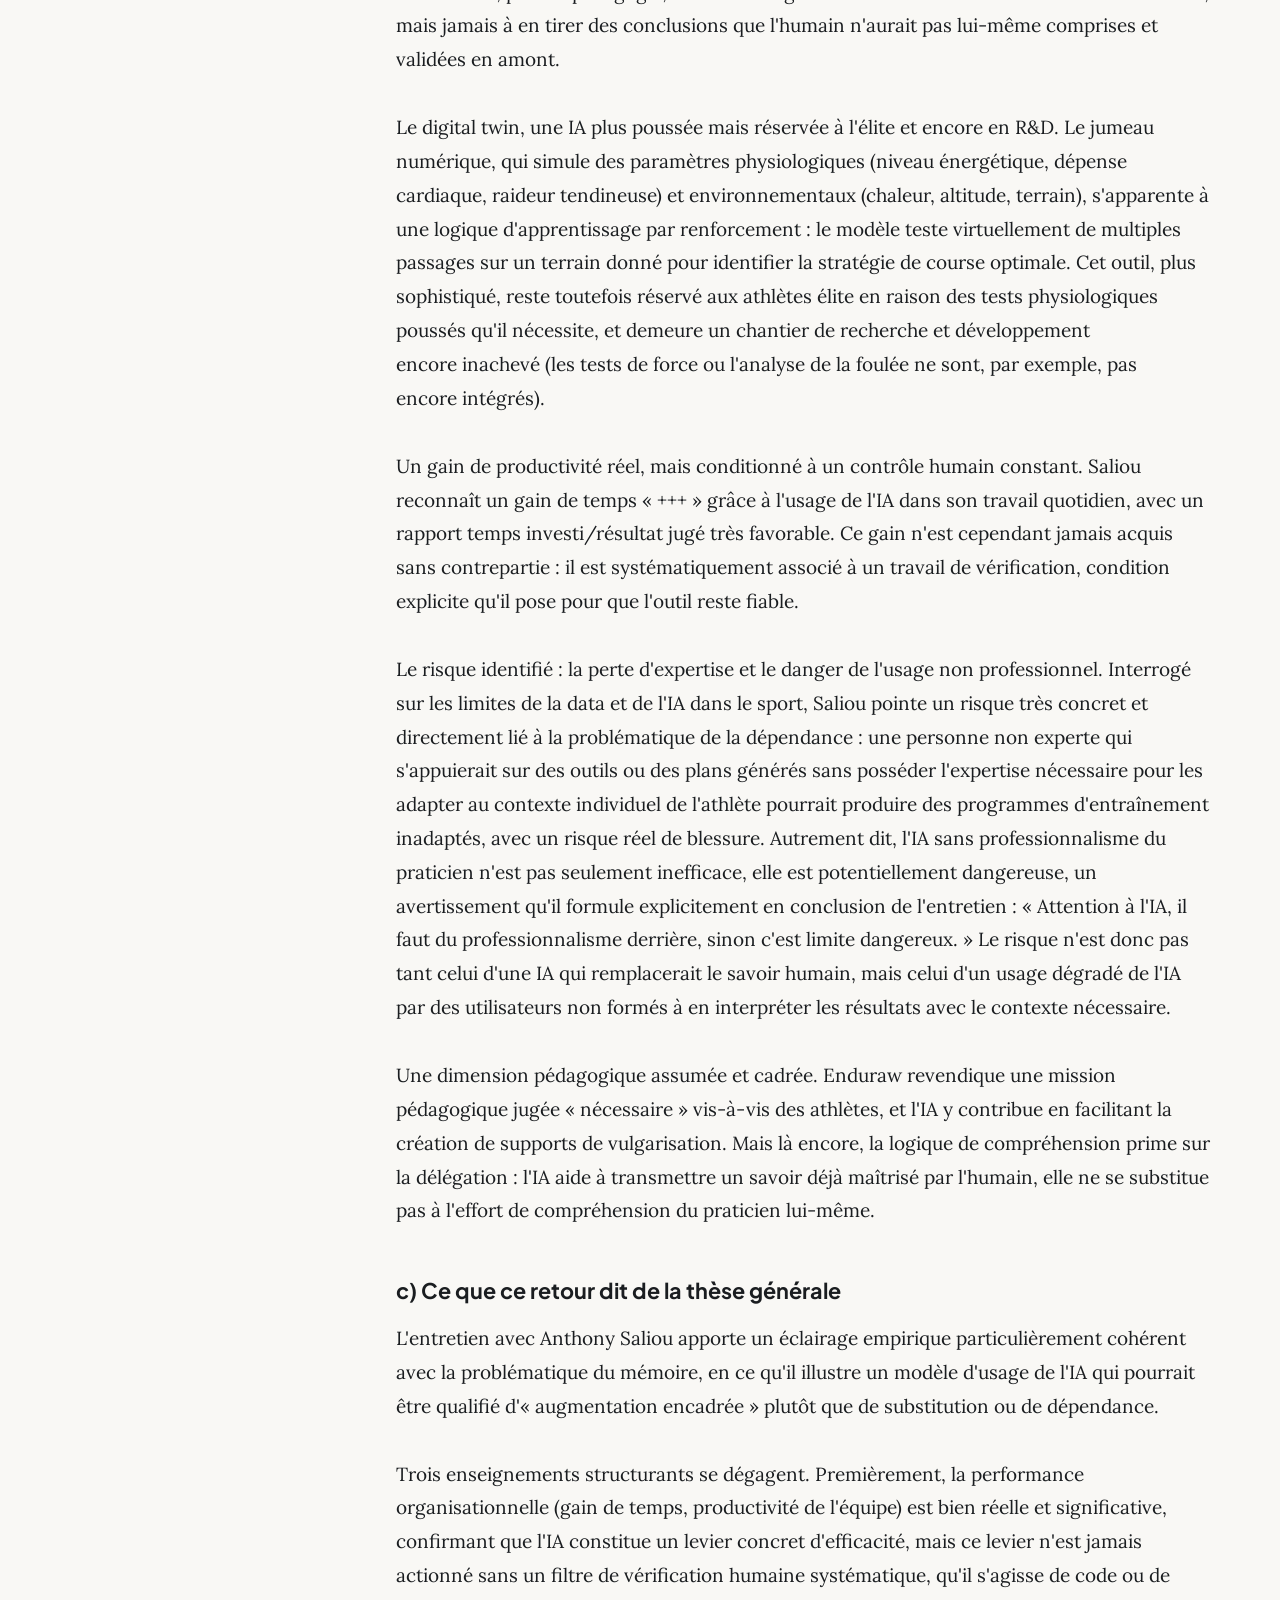
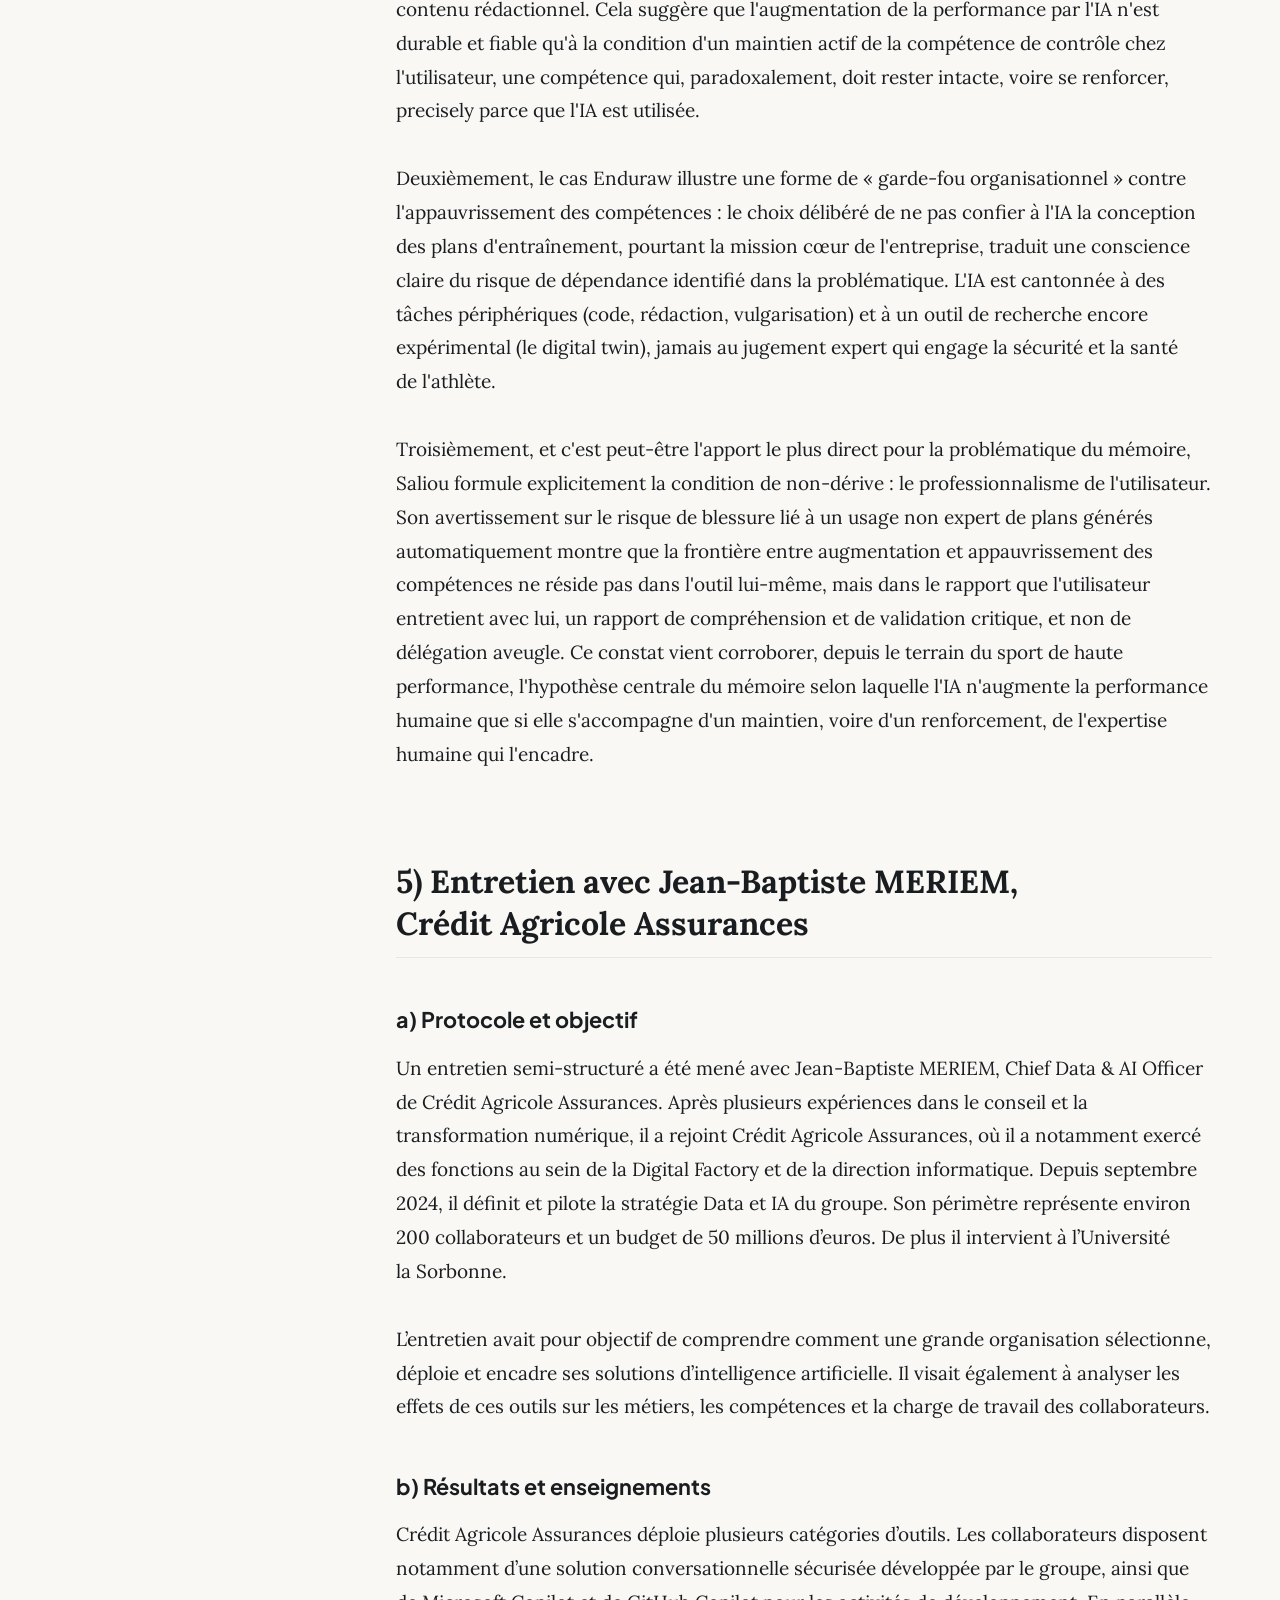
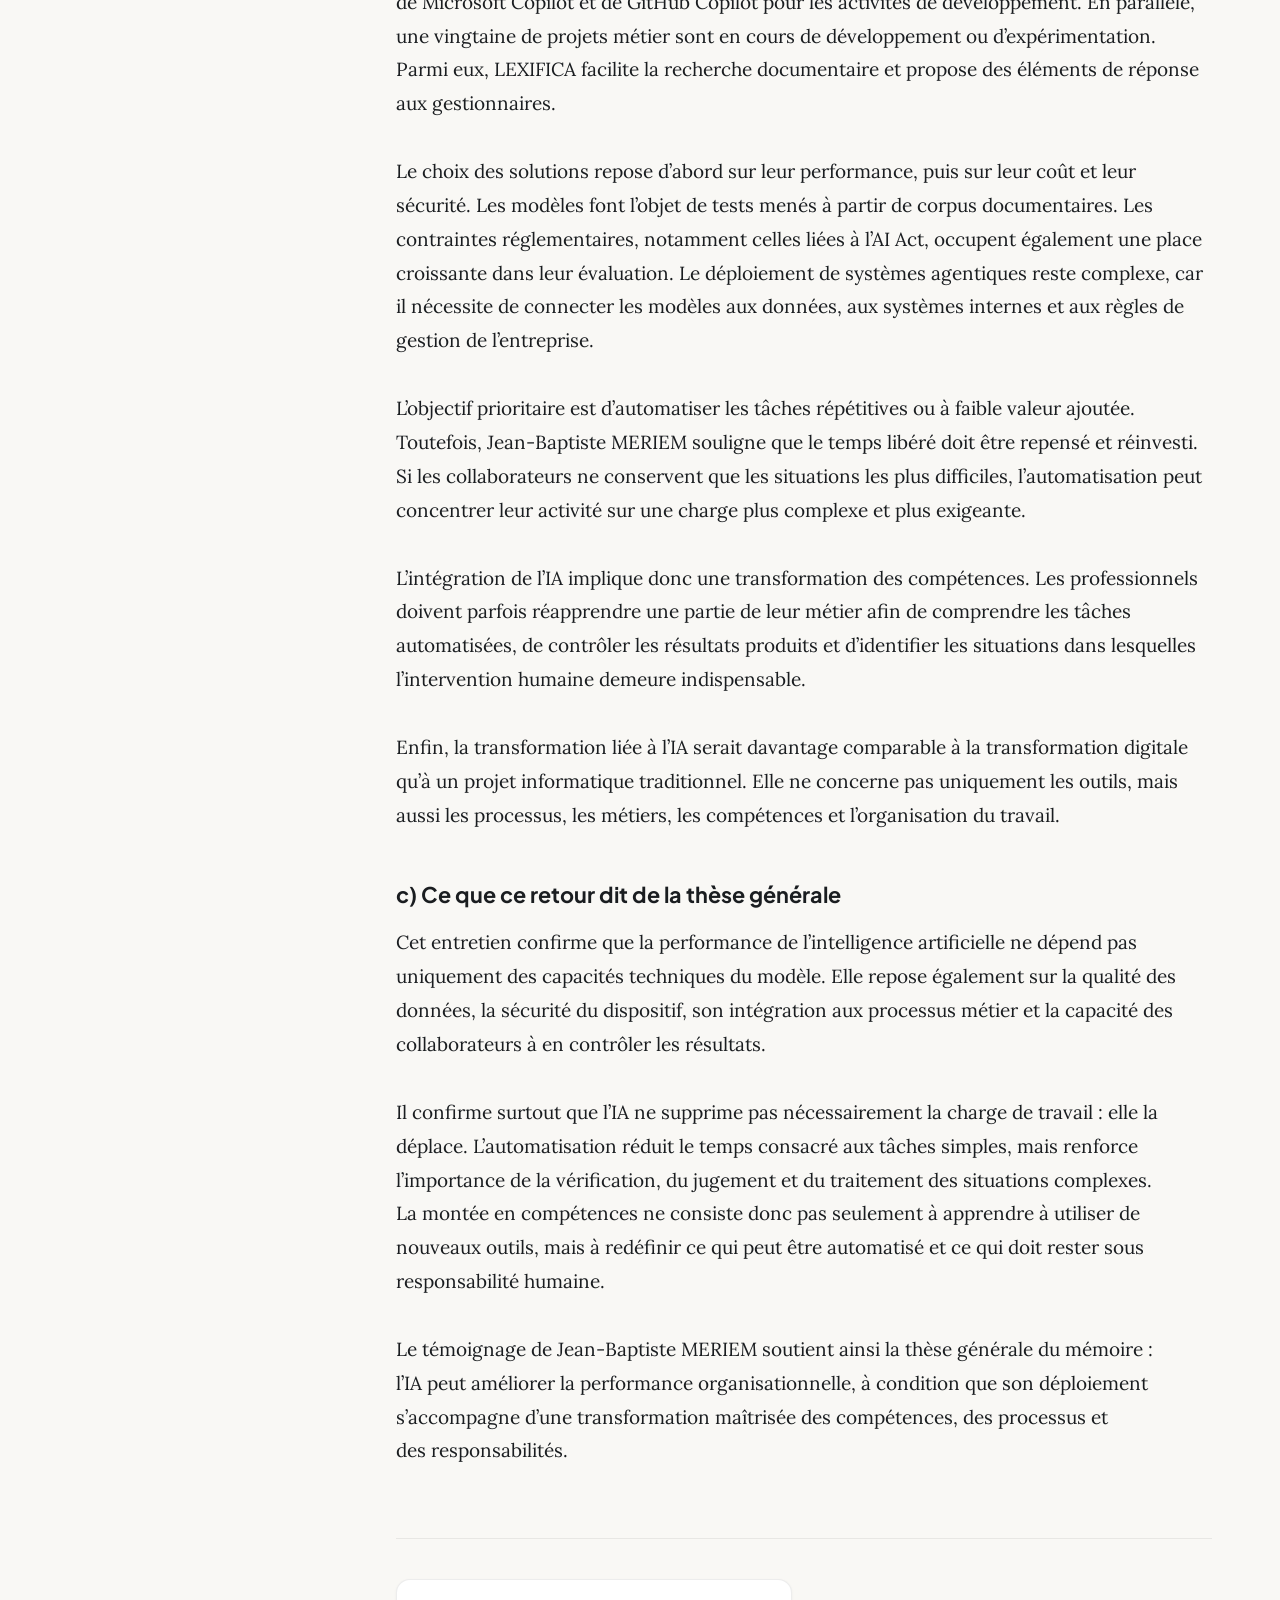
==== commit 1b84a0fb: "Remplacement du logo de l'ecole IPSSI par une icone de livre ouvert" ====
--- a/lecture/annexes.html
+++ b/lecture/annexes.html
@@ -148,7 +148,7 @@
             <span>Thomas ALMODOVAR</span>
           </span>
           <span class="chapter-meta-pill">
-            <svg xmlns="http://www.w3.org/2000/svg" width="14" height="14" viewBox="0 0 24 24" fill="none" stroke="currentColor" stroke-width="2"><path d="M12 2v20M17 5H9.5a3.5 3.5 0 0 0 0 7h5a3.5 3.5 0 0 1 0 7H6"/></svg>
+            <svg xmlns="http://www.w3.org/2000/svg" width="14" height="14" viewBox="0 0 24 24" fill="none" stroke="currentColor" stroke-width="2" stroke-linecap="round" stroke-linejoin="round"><path d="M2 3h6a4 4 0 0 1 4 4v14a3 3 0 0 0-3-3H2z"/><path d="M22 3h-6a4 4 0 0 0-4 4v14a3 3 0 0 1 3-3h7z"/></svg>
             <span>École IPSSI — 2025-2026</span>
           </span>
         </div>
